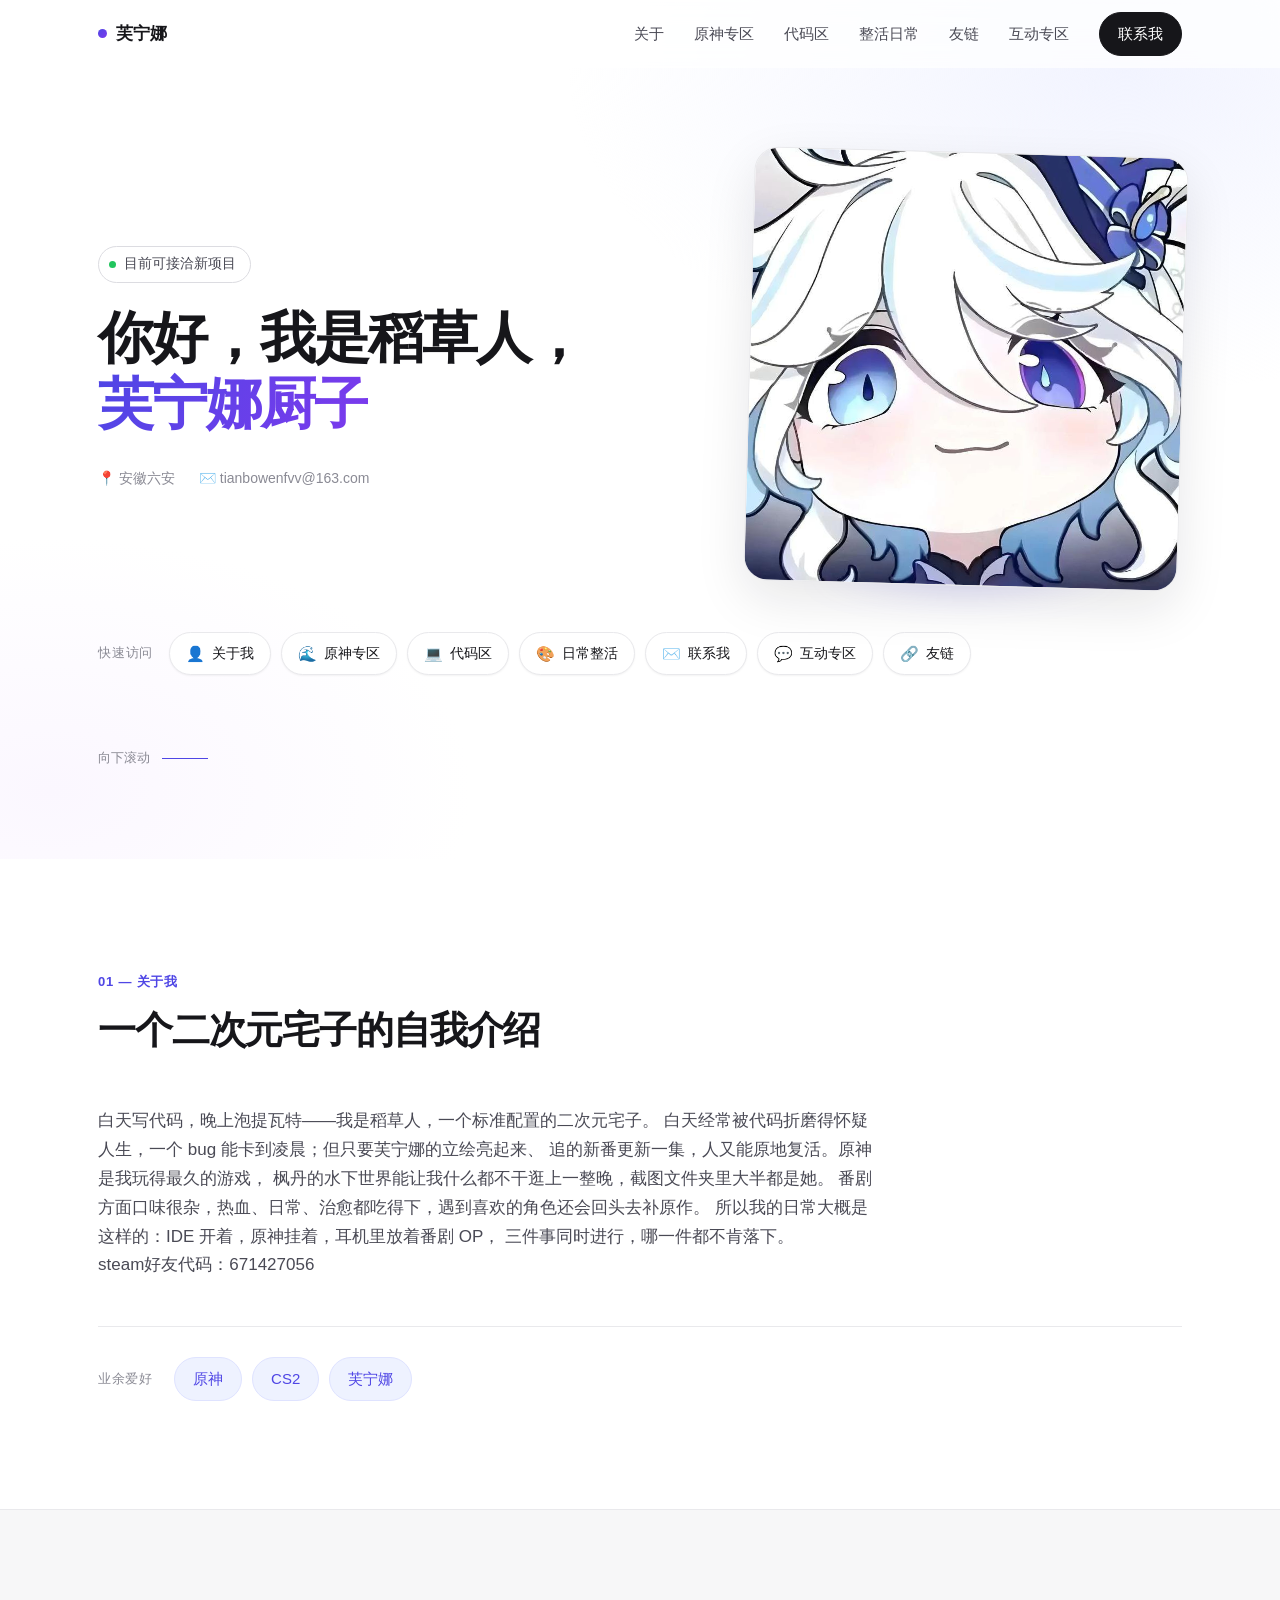
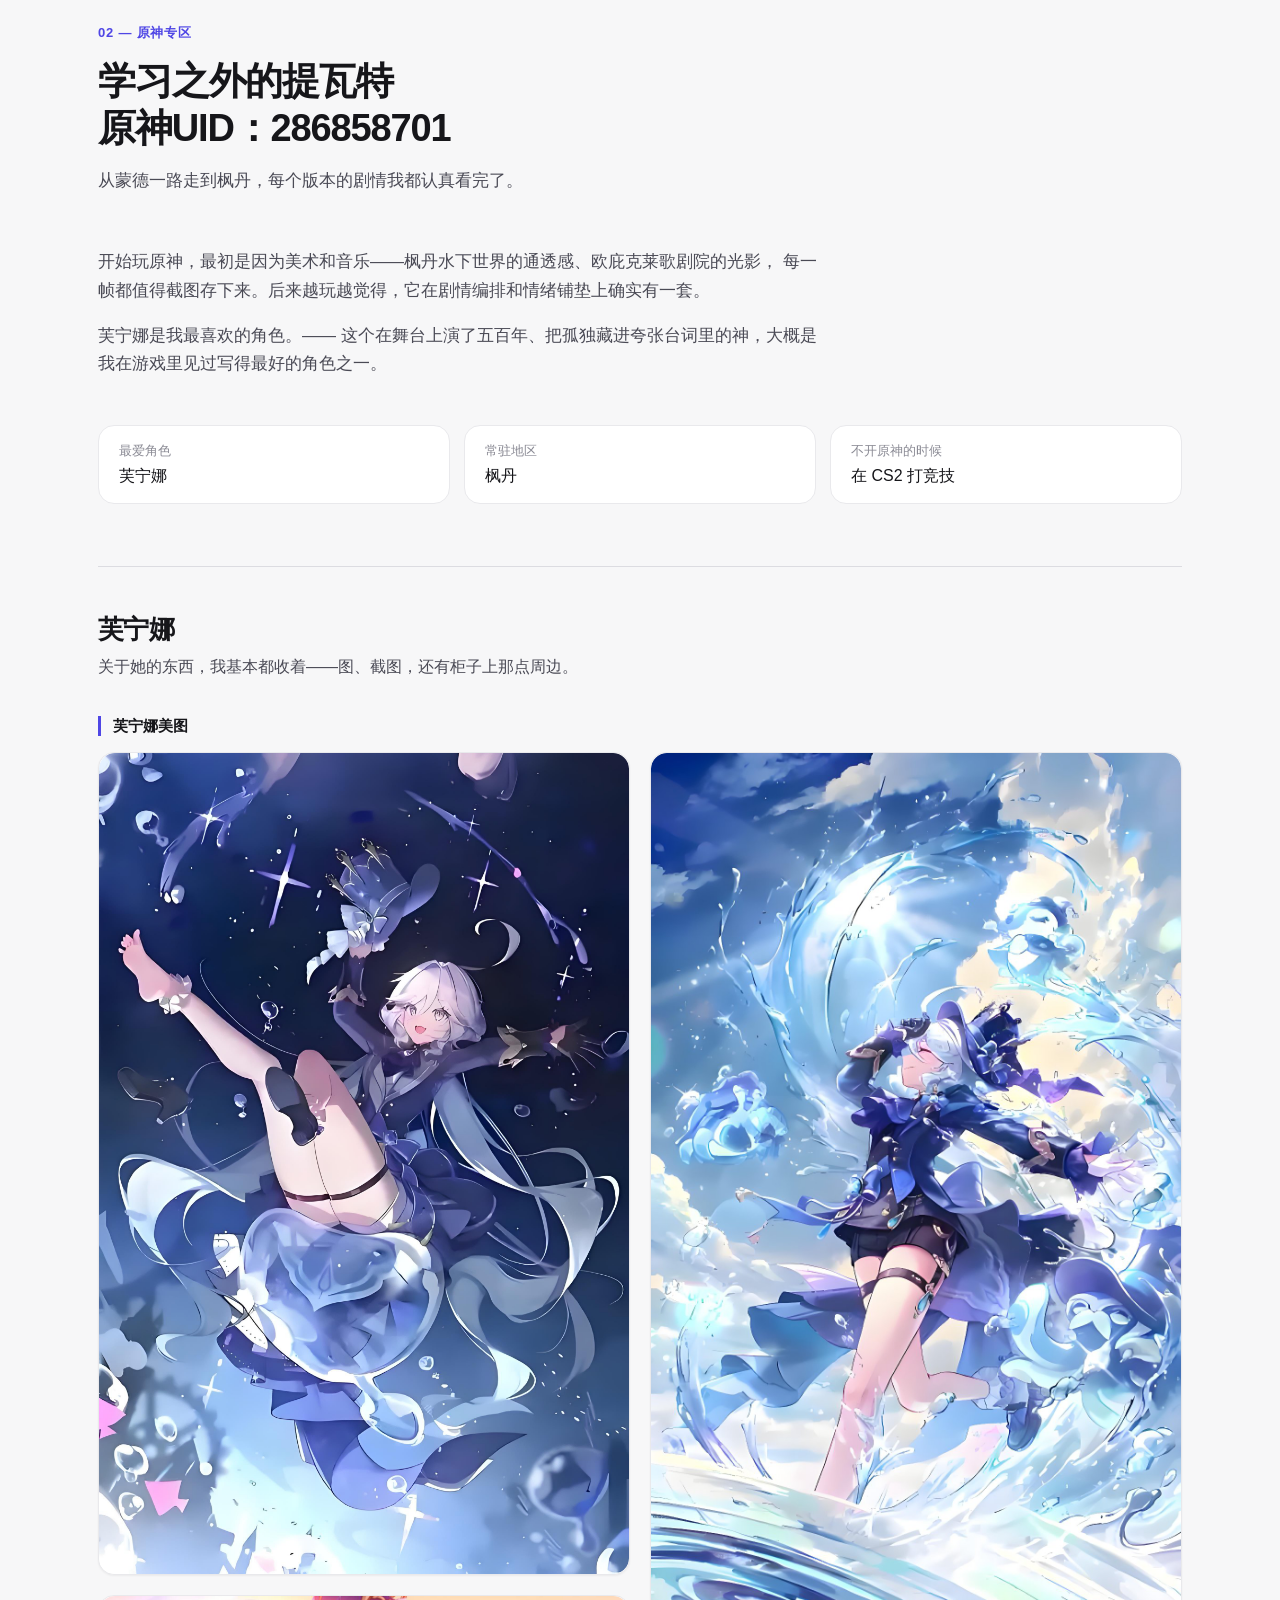
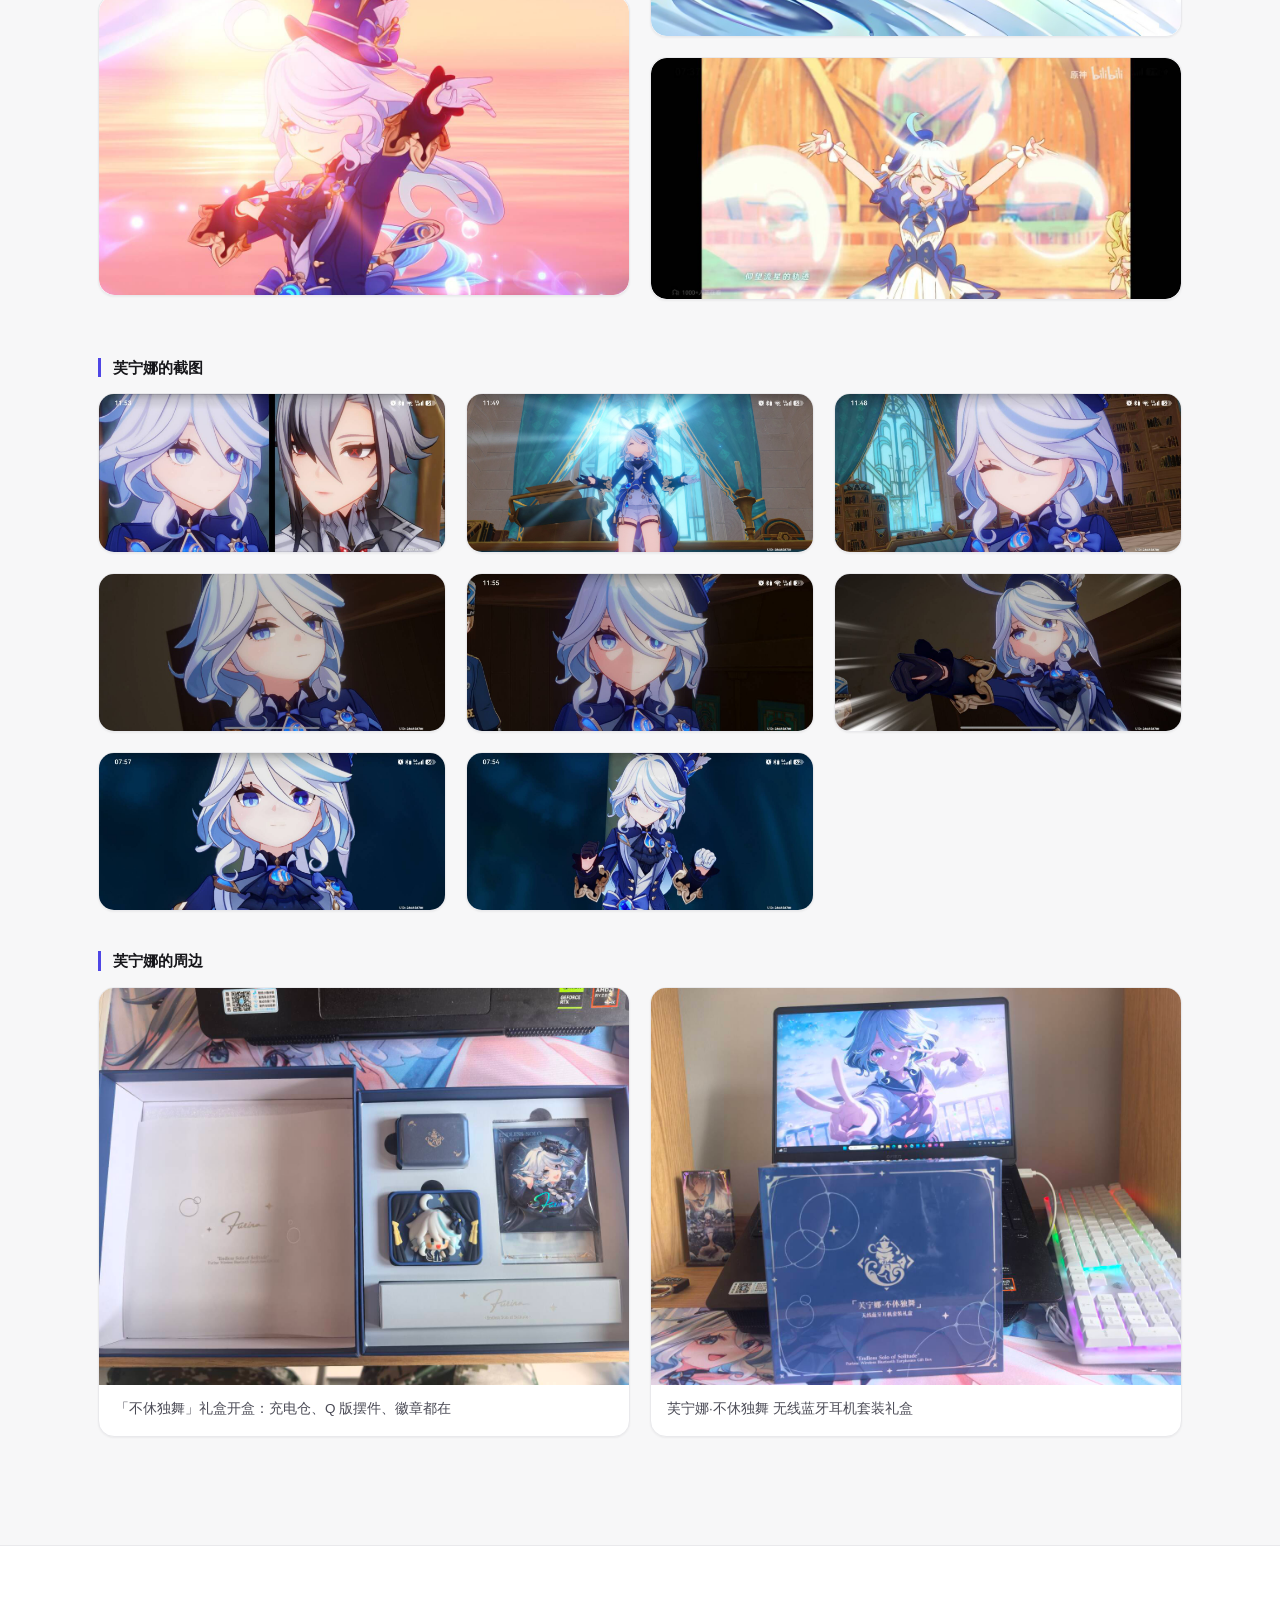
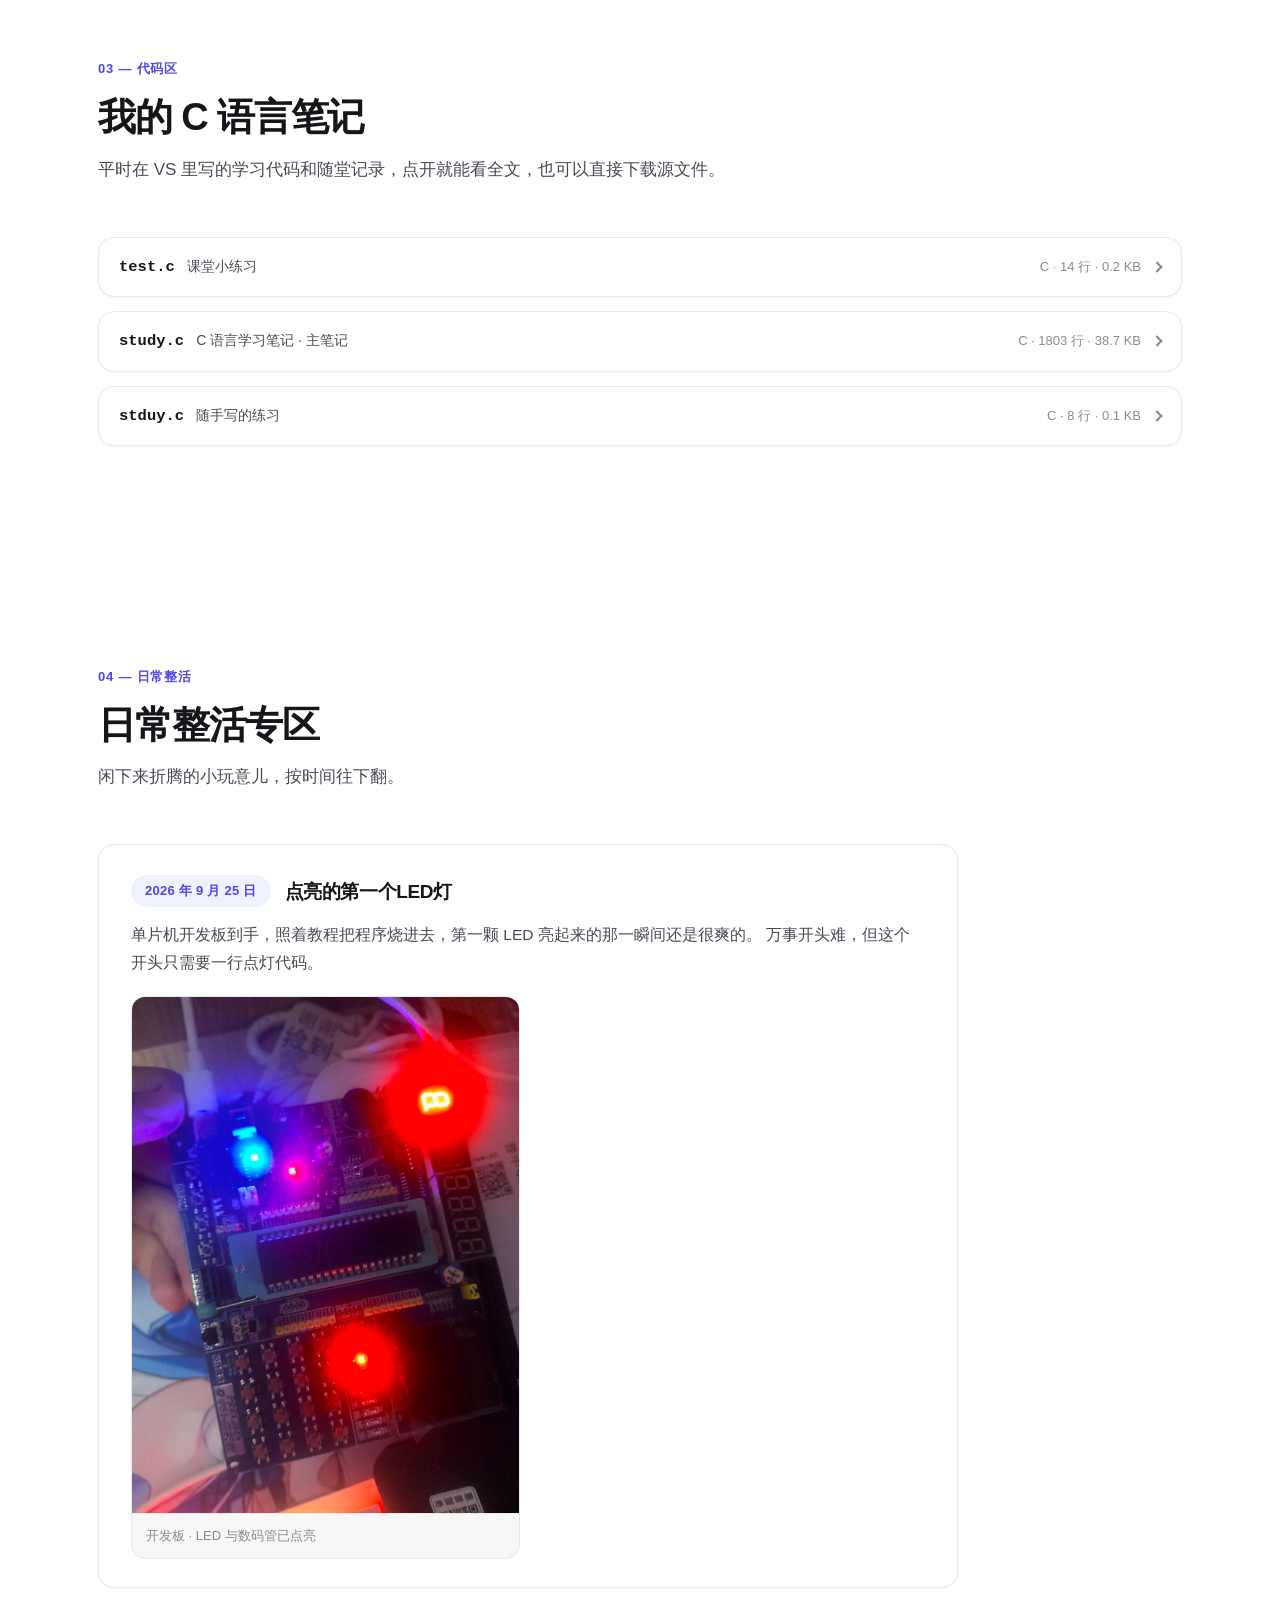
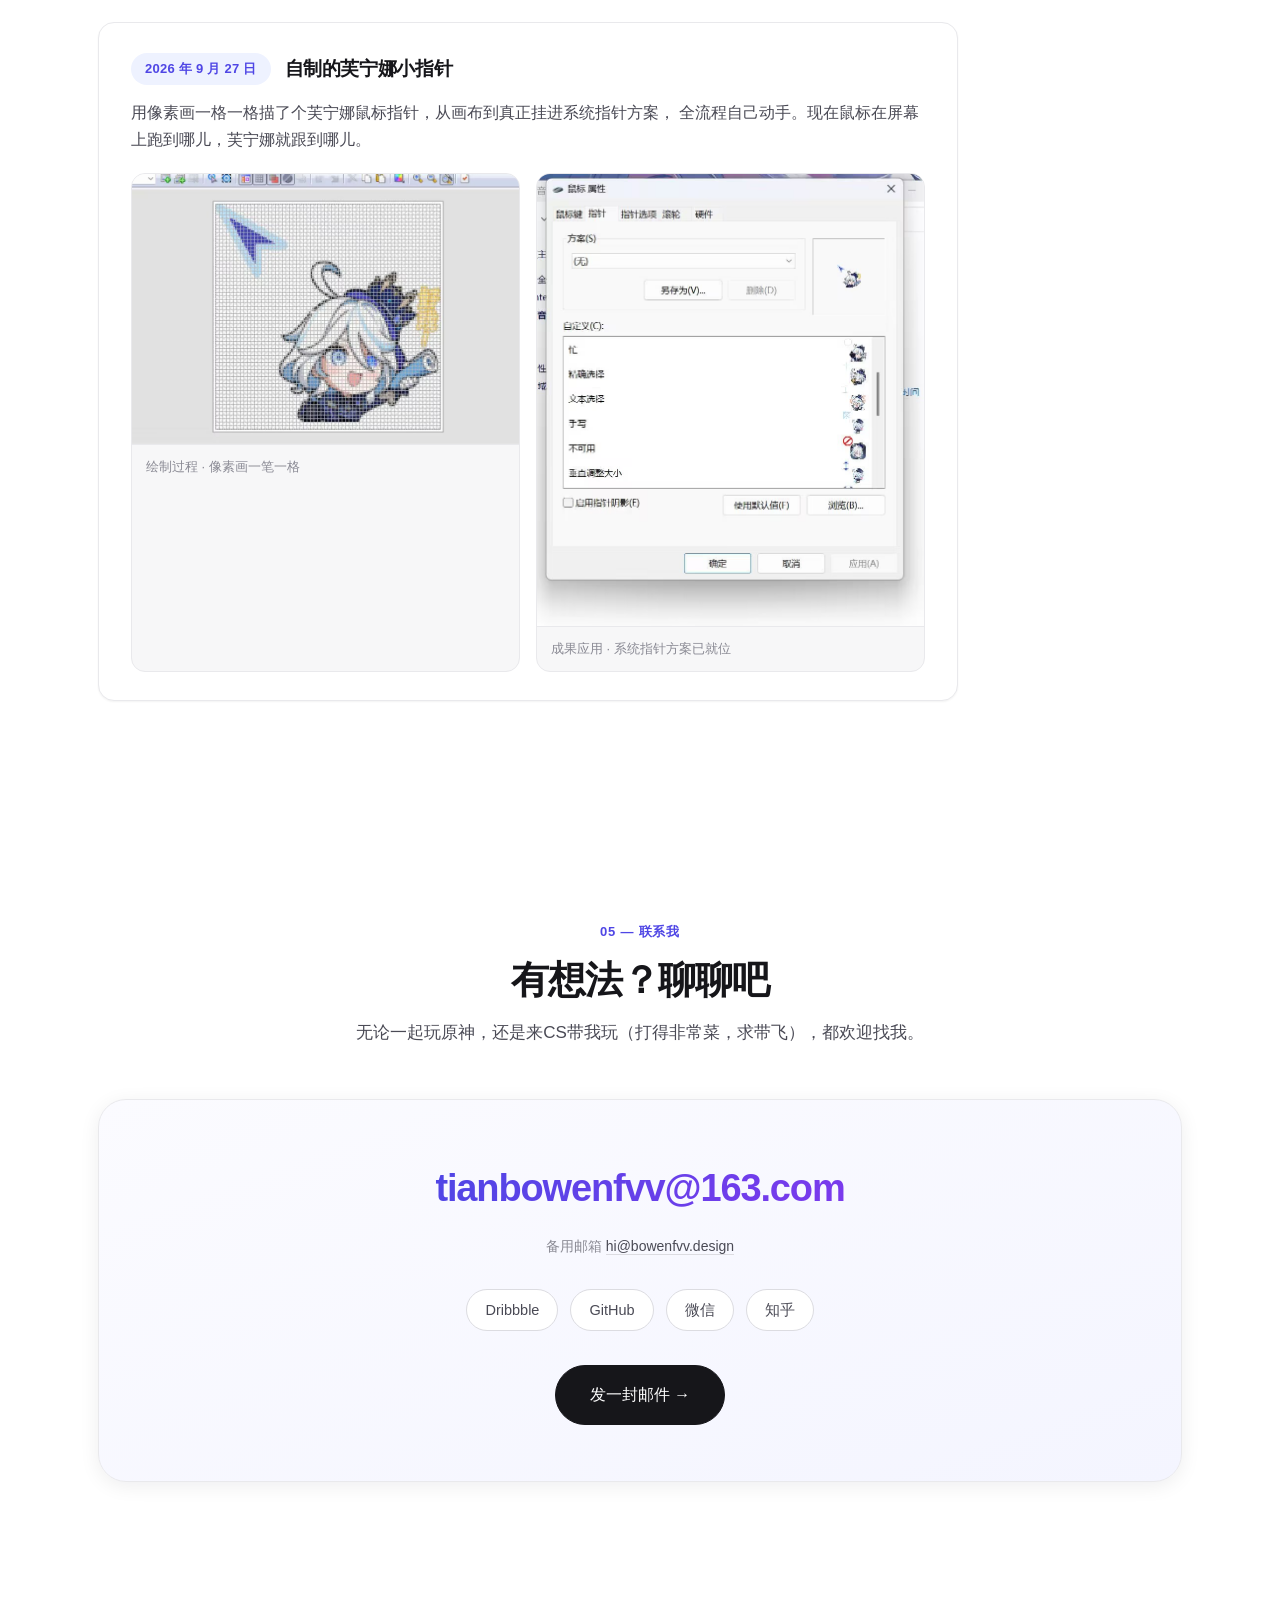
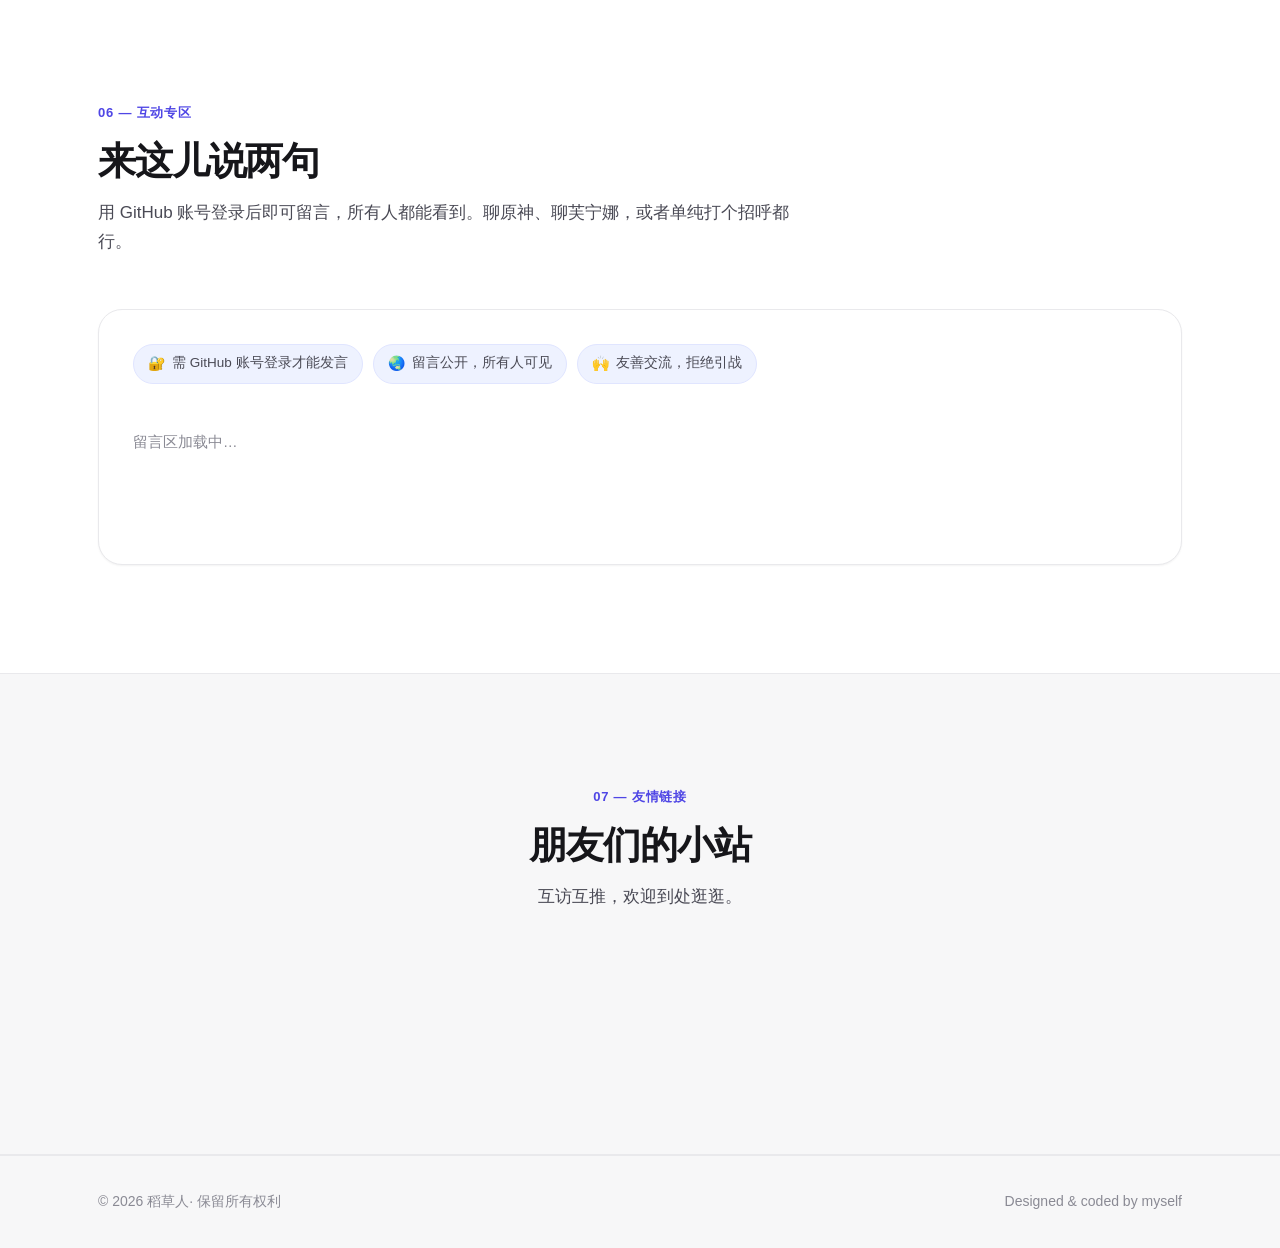
==== index.html @ c2a2c2ab "首次提交：个人主页源码" ====
<!DOCTYPE html>
<html lang="zh-CN" data-page-node-id="s45VavMLA5ifeiYbCBq6N8"><head data-page-node-id="TL8rYYbFDC5zYFW1LF6cVj">
<meta charset="UTF-8" data-page-node-id="tYNnEC3LHvQaukiRuxNNeJ">
<meta name="viewport" content="width=device-width, initial-scale=1.0" data-page-node-id="CmV201A1NqEIteBC3tvCWm">
<title>芙宁娜 · 原神爱好者</title>
<meta name="description" content="田博文FVV 的个人主页：芙宁娜厨子、原神爱好者，偶尔写代码，经常看番。" data-page-node-id="fNsSTm6PzECiVzsMzUhST1">
<link rel="stylesheet" href="styles.css" data-page-node-id="Yjwvqjh1n6JBDWAeGJTWbO">
<style id="__dm_no_drag_style__">* { -webkit-user-drag: none !important; }</style><style id="__dm_bindable_badge_style__">[data-sp-bindable="database"]{outline:1px dashed #0088ff;outline-offset:2px;border-radius:4px;}[data-sp-bindable="database"] *{pointer-events:none !important;transition:none !important;animation:none !important;}[data-sp-bindable="database"]{transition:none !important;animation:none !important;}</style></head>
<body data-page-node-id="oGJEFygQVHKEFBPmvE715C" style="position: relative;">

<!-- ============ 导航 ============ -->
<header class="nav" id="nav" data-page-node-id="c0CBGmzjmbNTB8IpQCOwJk">
  <div class="wrap nav-inner" data-page-node-id="6FX4BkG0XeaLTDuAZ06l5d">
    <a href="#home" class="brand" data-page-node-id="iAhN1x5rWGPgiFUDfeW72x">
      <span class="brand-dot" data-page-node-id="A5FuEumiYX1LPdcHPB6cCZ"></span>
      <span data-page-node-id="8GFuGWj9MDPWu5A7PLP4Wh">芙宁娜</span>
    </a>

    <nav class="nav-links" id="navLinks" data-page-node-id="HuIFd5sZPmRatgD6KtnmRY">
      <a href="#about" data-page-node-id="h3M4DM864sNI0nHXKzbX7c">关于</a>
      <a href="#genshin" data-page-node-id="4j64Z4ayXJVxBoFx09YymZ">原神专区</a>
      <a href="#code">代码区</a>
      <a href="#fun">整活日常</a>
      <a href="#friends">友链</a>
      <a href="#guestbook" data-page-node-id="CFcwwIvEfqh4ty7joVFjBC">互动专区</a>
      <a href="#contact" class="btn btn-sm" data-page-node-id="dtdYxJ0iJ0mA5qXleOEWhW">联系我</a>
    </nav>

    <button class="burger" id="burger" aria-label="菜单" aria-expanded="false" data-page-node-id="FWgi4TabtVkIl97TCWbzfF">
      <span data-page-node-id="3ubEiSDd5AAyLPHob0W2Wt"></span><span data-page-node-id="1eH7aHCFuOO1rtc5dTCk2Y"></span><span data-page-node-id="jvJMzVOFSDURIY4ZDvmuE8"></span>
    </button>
  </div>
</header>

<main data-page-node-id="CEFKZYcCvhmh9MjnzG2Uvj">

  <!-- ============ Hero ============ -->
  <section class="hero" id="home" data-page-node-id="63Pim1Lj2DPglKyaeL4g27">
    <div class="wrap hero-inner" data-page-node-id="lhVC4SJdIvmSVKQ8ykOIBB">
      <div class="hero-text reveal" data-page-node-id="7HSZSkKS88mBEXN3Ggjicg">
        <span class="pill" data-page-node-id="JYorALKpFAYk3OUzXmwIFY"><i class="pulse" data-page-node-id="7SOdiYJrucTm7VUZtWgoVN"></i> 目前可接洽新项目</span>
        <h1 data-page-node-id="cIshh6uByY6enUjRBDgS1L" style="">
          你好，我是稻草人，<br data-page-node-id="qzKQGWpSqZvtfTkWyc6Awp">
          <em data-page-node-id="GNH1RuvkbQRD8xjsRUnwvI">芙宁娜厨子</em>
        </h1>
        <div class="hero-meta" data-page-node-id="3MLftHo9NCOyObcqvELerF">
          <span data-page-node-id="TFhg7bXwzbfnr0Yfrj6rYt">📍 安徽六安</span>
          <span data-page-node-id="vy5aSf5x39f4A3J3OYtsxY">✉️ tianbowenfvv@163.com</span>
        </div>
      </div>

      <!-- 头像：图片在 images/avatar.jpg，想换就替换这个文件或改 src -->
      <div class="hero-visual reveal" data-page-node-id="ZyRRzmG6PbYKPbru3YGeII">
        <div class="visual-card" data-page-node-id="KiDCayKfIAZLMz4HcoRw26">
          <img class="avatar-art" src="images/avatar.jpg" alt="芙宁娜 Q 版头像" data-page-node-id="EgdY8X5xlHvvzv8kDEK9oY">
        </div>
        <div class="visual-shadow" data-page-node-id="lnemn2SoXfX0Smf7DouEw8"></div>
      </div>
    </div>

    <!-- 首屏快速访问：想加新入口就复制一个 <a> 改 href 和目标区块的 id -->
    <div class="wrap hero-quick reveal">
      <span class="quick-label">快速访问</span>
      <nav class="quick-links">
        <a href="#about"><i>👤</i>关于我</a>
        <a href="#genshin"><i>🌊</i>原神专区</a>
        <a href="#code"><i>💻</i>代码区</a>
        <a href="#fun"><i>🎨</i>日常整活</a>
        <a href="#contact"><i>✉️</i>联系我</a>
        <a href="#guestbook"><i>💬</i>互动专区</a>
        <a href="#friends"><i>🔗</i>友链</a>
      </nav>
    </div>

    <div class="wrap scroll-hint" data-page-node-id="wfZbOM60vVbYJ4J0x1PnGZ">
      <span data-page-node-id="Ux2Lhulk1XfxZLbqBfCGnB">向下滚动</span>
      <i data-page-node-id="p12YqRSkAARaUDumSMSkvs"></i>
    </div>
  </section>

  <!-- ============ 关于 ============ -->
  <section class="section" id="about" data-page-node-id="KihI1oQzcDkVbX8pPi0mDn">
    <div class="wrap" data-page-node-id="DYzD3ilgUDrTfbJ7FHXBMb">
      <div class="sec-head reveal" data-page-node-id="eWtgbojtibvUmu2Tv1jIYF">
        <span class="eyebrow" data-page-node-id="4sfmU5sJb2SJ5RnDQxYFiQ">01 — 关于我</span>
        <h2 data-page-node-id="DLWLMyCHHNcAvGPhiFn1ot">一个二次元宅子的自我介绍</h2>
      </div>

      <div class="about-grid" data-page-node-id="J2iVnnSNXMw7rtlNQnTOSh">
        <div class="about-copy reveal" data-page-node-id="NnDW9pfZTWp5GgWbaPjtU3">
          <p data-page-node-id="KwOZ9lxkSu7f71NbUtuSzg" style="white-space: pre-wrap;">白天写代码，晚上泡提瓦特——我是稻草人，一个标准配置的二次元宅子。 白天经常被代码折磨得怀疑人生，一个 bug 能卡到凌晨；但只要芙宁娜的立绘亮起来、 追的新番更新一集，人又能原地复活。原神是我玩得最久的游戏， 枫丹的水下世界能让我什么都不干逛上一整晚，截图文件夹里大半都是她。 番剧方面口味很杂，热血、日常、治愈都吃得下，遇到喜欢的角色还会回头去补原作。 所以我的日常大概是这样的：IDE 开着，原神挂着，耳机里放着番剧 OP， 三件事同时进行，哪一件都不肯落下。
steam好友代码：671427056</p>
        </div>
      </div>

      <!-- 爱好：想增删就复制/删除 .hobby-item 这一行 -->
      <div class="hobby reveal" data-page-node-id="vCXqEOOx5sBCqixRxfKV0R">
        <span class="hobby-label" data-page-node-id="9MJv8r6XsJMEbQLICvE9kc">业余爱好</span>
        <div class="hobby-items" data-page-node-id="UPatSGHZWSiW7pSx1EvUea">
          <span class="hobby-item" data-page-node-id="yg4UyUkIZ1PJDGVDtw3JZG">原神</span>
          <span class="hobby-item" data-page-node-id="t9ss53Luln0g0h8FlvjRKK">CS2</span>
          <span class="hobby-item" data-page-node-id="E0XyUvBdub54pOsyDKIKAG">芙宁娜</span>
        </div>
      </div>
    </div>
  </section>

  <!-- ============ 原神专区 ============ -->
  <section class="section section-soft" id="genshin" data-page-node-id="B0yQ6RSh2uAXrbD6dmreiD">
    <div class="wrap" data-page-node-id="cgkeDyc5VUy0CqitzsNBGO">
      <div class="sec-head reveal" data-page-node-id="xgyCHBd4LZXGYFowhHdKpD">
        <span class="eyebrow" data-page-node-id="oSJ8JL3zNykPQsAXTTDBsi">02 — 原神专区</span>
        <h2 data-page-node-id="Vr4G7uB5HbFhaU9W96ieIT" style="white-space: pre-wrap;">学习之外的提瓦特
原神UID：286858701</h2>
        <p class="sec-sub" data-page-node-id="yoFHz9pZZyZxf27eUwSRVW">从蒙德一路走到枫丹，每个版本的剧情我都认真看完了。</p>
      </div>

      <div class="gs-intro reveal" data-page-node-id="xBNjR0oqUCvpDn8BaXVclU">
        <p data-page-node-id="aQrKZnrQDWFcqk4Us2nBBp">
          开始玩原神，最初是因为美术和音乐——枫丹水下世界的通透感、欧庇克莱歌剧院的光影，
          每一帧都值得截图存下来。后来越玩越觉得，它在剧情编排和情绪铺垫上确实有一套。
        </p>
        <p data-page-node-id="eJOg5PDifcrdtUTMNnsrOD" style="">
          芙宁娜是我最喜欢的角色。——
          这个在舞台上演了五百年、把孤独藏进夸张台词里的神，大概是我在游戏里见过写得最好的角色之一。
        </p>
      </div>

      <div class="gs-meta reveal" data-page-node-id="AUQBd6NwKaMYKSlAriXBCC">
        <div class="gs-meta-item" data-page-node-id="wuVZAt4vcwGF1QJst7QSVN"><strong data-page-node-id="RDMCfZ1uCocVSbIMOND0gy">最爱角色</strong><span data-page-node-id="4TIc8lgYIcZAVhVgPZ3giG">芙宁娜</span></div>
        <div class="gs-meta-item" data-page-node-id="1eyzNtW8hmCn9lFuB9jCn2"><strong data-page-node-id="Sp9ZtPtsrwbjoFeLU2fH6f">常驻地区</strong><span data-page-node-id="CPhEtMrrJxFJDWPFW49w15">枫丹</span></div>
        <div class="gs-meta-item" data-page-node-id="DCeKJ4t5WvIf8fka0jO224"><strong data-page-node-id="XtGaQLkFfor8cAExkY6Tjz">不开原神的时候</strong><span data-page-node-id="9l7p1ipXMMis0ZsIe1XoEL">在 CS2 打竞技</span></div>
      </div>

      <!-- ===== 芙宁娜模块：换成真实图片时，把 .furina-img 换成一个 <img class="furina-img" src="images/xxx.jpg"> ===== -->
      <div class="furina reveal" data-page-node-id="XIS8WAbbq9LK3t5ykf4zow">
        <div class="furina-head" data-page-node-id="3YcAGSYHhpXl9OFrJ6ixFn">
          <h3 data-page-node-id="c2mnsYlEa2njkd8abmmkBz">芙宁娜</h3>
          <p data-page-node-id="UYIW4mWSS2ivPTMiB7HnF4">关于她的东西，我基本都收着——图、截图，还有柜子上那点周边。</p>
        </div>

        <div class="furina-block" data-page-node-id="jD3m7O5hiJMu4OYv2mhJLZ">
          <h4 class="furina-title" data-page-node-id="WmPDbzhAT55eMrJBIG1Zwc">芙宁娜美图</h4>
          <div class="furina-grid f-art-grid" data-page-node-id="d2veeQJ9u1T6asmvvGds6j">
            <figure class="furina-card" data-page-node-id="pDZ8woal0bQ6jmiueTn7aK"><img class="furina-img" src="images/furina-1.jpg" alt="芙宁娜美图 · 水下" loading="lazy" data-page-node-id="g6TZ519cXjV4CmnkO5eCzw"></figure>
            <figure class="furina-card" data-page-node-id="HxNNcfO0gMxSKgfD5w0cYd"><img class="furina-img" src="images/furina-2.jpg" alt="芙宁娜美图 · 黄昏" loading="lazy" data-page-node-id="AwfrwBnZcsfJsO8NJlyGNF"></figure>
            <figure class="furina-card" data-page-node-id="ceuSBqANV3HwkAqZtaAw5G"><img class="furina-img" src="images/furina-3.jpg" alt="芙宁娜美图 · 水中" loading="lazy" data-page-node-id="msSewFHCnfzCClAjDA5Bwo"></figure>
            <figure class="furina-card" data-page-node-id="choIyMcQHABjpXbYVA2GDQ"><img class="furina-img" src="images/furina-4.jpg" alt="芙宁娜美图 · 剧场" loading="lazy" data-page-node-id="cFcOTlEHYzd5bLjfZ4BMdZ"></figure>
          </div>
        </div>

        <div class="furina-block" data-page-node-id="Yfx2Wn3jQWg5da7fcUwH2J">
          <h4 class="furina-title" data-page-node-id="KinqzcJ49iCFFwZPWUytmx">芙宁娜的截图</h4>
          <div class="furina-grid" data-page-node-id="v1gI5pdjFlFeQy7DJmouGS">
            <figure class="furina-card" data-page-node-id="vdBPFhR72YypWVzchTgwaU"><img class="furina-img" src="images/shot-1.jpg" alt="游戏截图 · 与阿蕾奇诺同框" loading="lazy" data-page-node-id="NQlWGOnRsjGZyuve8t53k9"></figure>
            <figure class="furina-card" data-page-node-id="WQI1uXHpFV2PHOKuiIItx4"><img class="furina-img" src="images/shot-2.jpg" alt="游戏截图 · 歌剧院" loading="lazy" data-page-node-id="UmgQzvYTdbczGDevVf5OG4"></figure>
            <figure class="furina-card" data-page-node-id="IGgW24s1qQKcJ3kygmdYEw"><img class="furina-img" src="images/shot-3.jpg" alt="游戏截图 · 书房" loading="lazy" data-page-node-id="H3FjN92xHun7ysegxwHBPB"></figure>
            <figure class="furina-card" data-page-node-id="ZCXhE2Fs9rFBwCLnEapJ78"><img class="furina-img" src="images/shot-4.jpg" alt="游戏截图 · 抬头" loading="lazy" data-page-node-id="JvWlXpR6cwK0vJb5toWcxX"></figure>
            <figure class="furina-card" data-page-node-id="NwfKkQmD9F9b7REYlht56l"><img class="furina-img" src="images/shot-5.jpg" alt="游戏截图 · 特写" loading="lazy" data-page-node-id="MjkTIK5gG5WfFT79lP5cW1"></figure>
            <figure class="furina-card" data-page-node-id="MnyQBgdoIjD6nQLBw96QtB"><img class="furina-img" src="images/shot-6.jpg" alt="游戏截图 · 伸手指" loading="lazy" data-page-node-id="NALJwnADvwwZsa7HqYTHJl"></figure>
            <figure class="furina-card" data-page-node-id="gFWVXaUggUXx0oXplBnn6K"><img class="furina-img" src="images/shot-7.jpg" alt="游戏截图 · 正面" loading="lazy" data-page-node-id="ff8kvf5gI3jD4NnfIFrQTa"></figure>
            <figure class="furina-card" data-page-node-id="sGUICzjWR5bPsSPgdudPvH"><img class="furina-img" src="images/shot-8.jpg" alt="游戏截图 · 半身" loading="lazy" data-page-node-id="dEMbB8c3iEGTPELGWG7SgV"></figure>
          </div>
        </div>

        <div class="furina-block" data-page-node-id="BPBDRNQuZ2vFl1wsfhzMPF">
          <h4 class="furina-title" data-page-node-id="OsvIvWgiCDmmZgh7rq8f3u">芙宁娜的周边</h4>
          <div class="furina-grid f-goods-grid" data-page-node-id="jqOXO9wgZGPsoYw3LVpPLc">
            <figure class="furina-card" data-page-node-id="uDIaIPLdIhxjT5YZwybi3r">
              <img class="furina-img" src="images/goods-1.jpg" alt="「不休独舞」礼盒开盒" loading="lazy" data-page-node-id="ahfGkZE5QFvnhEHZMNR0WL">
              <figcaption data-page-node-id="JR5tDQv0Si43UpBoyFO95A">「不休独舞」礼盒开盒：充电仓、Q 版摆件、徽章都在</figcaption>
            </figure>
            <figure class="furina-card" data-page-node-id="ZEyVPCkeHoan3vrgWF974E">
              <img class="furina-img" src="images/goods-2.jpg" alt="芙宁娜·不休独舞 耳机礼盒" loading="lazy" data-page-node-id="m0QCOOGgpyLhxHfeN4p1Ua">
              <figcaption data-page-node-id="7qIuJy7iDl15Fg0Qa7B4cb">芙宁娜·不休独舞 无线蓝牙耳机套装礼盒</figcaption>
            </figure>
          </div>
        </div>
      </div>
    </div>
  </section>

  <!-- ============ 代码区（C 语言笔记） ============ -->
  <section class="section" id="code">
    <div class="wrap">
      <div class="sec-head reveal">
        <span class="eyebrow">03 — 代码区</span>
        <h2>我的 C 语言笔记</h2>
        <p class="sec-sub">平时在 VS 里写的学习代码和随堂记录，点开就能看全文，也可以直接下载源文件。</p>
      </div>

      <div class="code-list">

        <!-- CODE-LIST-START -->
        <details class="code-item reveal">
          <summary>
            <span class="code-file">test.c</span>
            <span class="code-desc">课堂小练习</span>
            <span class="code-meta">C · 14 行 · 0.2 KB</span>
            <span class="code-caret" aria-hidden="true"></span>
          </summary>
          <div class="code-body">
            <div class="code-bar">
              <span class="code-path">C:/Users/33362/WorkBuddy/2026-10-05-17-25-28/portfolio-site/notes/test.c</span>
              <span class="code-actions">
                <button class="copy-btn" type="button" data-target="code-test-c">复制代码</button>
                <a class="dl-btn" href="notes/test.c" download>下载 .c</a>
              </span>
            </div>
            <pre class="code-block"><code id="code-test-c"><span class="c-pre">#include &lt;stdio.h&gt;</span>
<span class="c-kw">int</span> fun()
{
	<span class="c-kw">static</span> <span class="c-kw">int</span> a = <span class="c-num">1</span>;
	<span class="c-kw">return</span> ++a;
}

<span class="c-kw">int</span> main()
{
	<span class="c-kw">int</span> tbw = <span class="c-num">0</span>;
	tbw = fun() - fun() * fun();
	<span class="c-fn">printf</span>(<span class="c-str">&quot;%d\n&quot;</span>, tbw);
	<span class="c-kw">return</span> <span class="c-num">0</span>;
}</code></pre>
          </div>
        </details>
        <details class="code-item reveal">
          <summary>
            <span class="code-file">study.c</span>
            <span class="code-desc">C 语言学习笔记 · 主笔记</span>
            <span class="code-meta">C · 1803 行 · 38.7 KB</span>
            <span class="code-caret" aria-hidden="true"></span>
          </summary>
          <div class="code-body">
            <div class="code-bar">
              <span class="code-path">C:/Users/33362/WorkBuddy/2026-10-05-17-25-28/portfolio-site/notes/study.c</span>
              <span class="code-actions">
                <button class="copy-btn" type="button" data-target="code-study-c">复制代码</button>
                <a class="dl-btn" href="notes/study.c" download>下载 .c</a>
              </span>
            </div>
            <pre class="code-block"><code id="code-study-c"><span class="c-pre">#include&lt;stdio.h&gt;</span>
<span class="c-pre">#include&lt;windows.h&gt;</span>
<span class="c-pre">#include&lt;stdbool.h&gt;</span>
<span class="c-pre">#include&lt;stdlib.h&gt;</span>
<span class="c-pre">#include&lt;string.h&gt;</span>
<span class="c-pre">#include&lt;math.h&gt;</span>
<span class="c-pre">#include&lt;time.h&gt;</span>
<span class="c-pre">#include &lt;assert.h&gt;</span>


<span class="c-cmt">//</span>
<span class="c-cmt">////int main()</span>
<span class="c-cmt">////{</span>
<span class="c-cmt">////	srand((unsigned int)time(NULL));</span>
<span class="c-cmt">////	printf(&quot;%d\n&quot;, rand());</span>
<span class="c-cmt">////	printf(&quot;%d\n&quot;, rand());</span>
<span class="c-cmt">////	printf(&quot;%d\n&quot;, rand());</span>
<span class="c-cmt">////	printf(&quot;%d\n&quot;, rand());</span>
<span class="c-cmt">////	return 0;</span>
<span class="c-cmt">////}</span>
<span class="c-cmt">////time函数会返回当前的日历时间，是1970年1月1日0分0秒到现在时间的差值，单位是秒</span>
<span class="c-cmt">//// 这个时间差也叫：时间戳</span>
<span class="c-cmt">//// time_t 是一个整型</span>
<span class="c-cmt">//// 生成一个0~99的随机数的方法</span>
<span class="c-cmt">//// rand()%100;余数是0~99</span>
<span class="c-cmt">//// 100+rand()%(101)是100~200</span>
<span class="c-cmt">//// 生成A到B的随机数</span>
<span class="c-cmt">//// a+rand()%(b-a+1)</span>
<span class="c-cmt">////int main()</span>
<span class="c-cmt">////{</span>
<span class="c-cmt">////	int age = 0;</span>
<span class="c-cmt">////	printf(&quot;your age  &quot;);</span>
<span class="c-cmt">////	scanf_s(&quot;%d&quot;, &amp;age);</span>
<span class="c-cmt">////	if (age &lt;= 18)</span>
<span class="c-cmt">////		printf(&quot;shao nain&quot;);</span>
<span class="c-cmt">////	else if (age &lt;= 44)</span>
<span class="c-cmt">////		printf(&quot;qing nian&quot;);</span>
<span class="c-cmt">////	else if (age &lt;= 59)</span>
<span class="c-cmt">////		printf(&quot;zhong lao nian&quot;);</span>
<span class="c-cmt">////	else if (age &lt;= 89)</span>
<span class="c-cmt">////		printf(&quot;lao nian&quot;);</span>
<span class="c-cmt">////	else</span>
<span class="c-cmt">////		printf(&quot;lao shou xing&quot;);</span>
<span class="c-cmt">//	</span>
<span class="c-cmt">//	/*printf(&quot;%zu\n&quot;, sizeof(_Bool));</span>
<span class="c-cmt">//	printf(&quot;%zu\n&quot;, sizeof(char));</span>
<span class="c-cmt">//	printf(&quot;%zu\n&quot;, sizeof(short));</span>
<span class="c-cmt">//	printf(&quot;%zu\n&quot;, sizeof(int));</span>
<span class="c-cmt">//	printf(&quot;%zu\n&quot;, sizeof(long));</span>
<span class="c-cmt">//	printf(&quot;%zu\n&quot;, sizeof(long long));</span>
<span class="c-cmt">//	printf(&quot;%zu\n&quot;, sizeof(float));</span>
<span class="c-cmt">//	printf(&quot;%zu\n&quot;, sizeof(double));</span>
<span class="c-cmt">//	printf(&quot;%zu\n&quot;, sizeof(long double)*/</span>
<span class="c-cmt">//	/*int tbw = 1;</span>
<span class="c-cmt">//	tbw = tbw + 13;</span>
<span class="c-cmt">//	printf(&quot;%d\n&quot;, tbw);*/</span>
<span class="c-cmt">//	//int a = 10;</span>
<span class="c-cmt">//	//int b = a++;//后置++先加1，在使用</span>
<span class="c-cmt">//	//printf(&quot;a=%d\n&quot;, a);</span>
<span class="c-cmt">//	//printf(&quot;b=%d\n&quot;, b);</span>
<span class="c-cmt">//	//int a = 12;</span>
<span class="c-cmt">//	//int b = ++a;//前置++，先使用，再加1</span>
<span class="c-cmt">//	//printf(&quot;%d\n&quot;, a);</span>
<span class="c-cmt">//	//printf(&quot;%d\n&quot;, b);</span>
<span class="c-cmt">//	/*int a = 1;</span>
<span class="c-cmt">//	printf(&quot;%d\n&quot;, (++a) + (++a) + (++a));*/</span>
<span class="c-cmt">//	/*printf(&quot;there are %d tbw\n&quot;, 10);*/</span>
<span class="c-cmt">//	/*printf(&quot;%s mei you ji ji\n&quot;, &quot;tianbowen&quot;);*/</span>
<span class="c-cmt">//	//printf(&quot;%s doesn&#x27;t have %s\n&quot;, &quot;tianbowen&quot;,&quot;jiji&quot;);</span>
<span class="c-cmt">//	//printf(&quot;%.1f\n&quot;, 5.148);</span>
<span class="c-cmt">//	//printf(&quot;%*.*f\n&quot;, 4, 2, 12.333);</span>
<span class="c-cmt">//	//printf(&quot;%.3s&quot;, &quot;tianbowen&quot;);</span>
<span class="c-cmt">//	/*int score = 0;</span>
<span class="c-cmt">//	printf(&quot;please enter your score:&quot;);</span>
<span class="c-cmt">//	scanf_s(&quot;%d&quot;, &amp;score);</span>
<span class="c-cmt">//	printf(&quot;score is:%d\n&quot;, score);*/</span>
<span class="c-cmt">//	///*int i = 0;</span>
<span class="c-cmt">//	//int j = 0;</span>
<span class="c-cmt">//	//float x = 0;</span>
<span class="c-cmt">//	//float y = 0;</span>
<span class="c-cmt">//	//scanf_s(&quot;%d%d%f%f&quot;, &amp;i, &amp;j, &amp;x, &amp;y);</span>
<span class="c-cmt">//	//printf(&quot;i=%d\n&quot;,i);</span>
<span class="c-cmt">//	//printf(&quot;j=%d\n&quot;,j);</span>
<span class="c-cmt">//	//printf(&quot;x=%f\n&quot;,x);</span>
<span class="c-cmt">//	//printf(&quot;y=%f\n&quot;,y);*/</span>
<span class="c-cmt">//	</span>
<span class="c-cmt">//	</span>
<span class="c-cmt">//	/*int a = 0;</span>
<span class="c-cmt">//	int b = 0;</span>
<span class="c-cmt">//	float c = 0.0f;</span>
<span class="c-cmt">//	int s = scanf_s(&quot;%d %d %f&quot;, &amp;a, &amp;b, &amp;c);</span>
<span class="c-cmt">//	printf(&quot;a=%d,b=%d,c=%f\n&quot;,a,b,c);</span>
<span class="c-cmt">//	printf(&quot;s=%d\n&quot;, s);*/</span>
<span class="c-cmt">//	/*int a = 0;</span>
<span class="c-cmt">//	int b = 0;</span>
<span class="c-cmt">//	while (scanf_s(&quot;%d %d&quot;, &amp;a, &amp;b)==2)</span>
<span class="c-cmt">//	{</span>
<span class="c-cmt">//		int c = a + b;</span>
<span class="c-cmt">//		printf(&quot;%d\n&quot;, c);</span>
<span class="c-cmt">//	}*/</span>
<span class="c-cmt">//	/*float a = 3.14;</span>
<span class="c-cmt">//	printf(&quot;%f\n&quot;, a);*/</span>
<span class="c-cmt">//	/*int num = 0;</span>
<span class="c-cmt">//	char c = 0;</span>
<span class="c-cmt">//	scanf_s(&quot;%c&quot;, &amp;c);</span>
<span class="c-cmt">//	printf(&quot;----%c---\n&quot;, c);*/</span>
<span class="c-cmt">//</span>
<span class="c-cmt">//	//char arr[100];</span>
<span class="c-cmt">//	//scanf_s(&quot;%s&quot;, arr,100);</span>
<span class="c-cmt">//	//printf(&quot;%s\n&quot;, arr);</span>
<span class="c-cmt">//</span>
<span class="c-cmt">//	/*char tbw[100];</span>
<span class="c-cmt">//	printf(&quot;what is your name:&quot;);</span>
<span class="c-cmt">//	scanf_s(&quot;%s&quot;, tbw , 100);</span>
<span class="c-cmt">//	printf(&quot;%s is liuran&#x27;s sex slave&quot;,tbw);*/</span>
<span class="c-cmt">//	/*int year = 0;</span>
<span class="c-cmt">//	int month = 0;</span>
<span class="c-cmt">//	int day = 0;</span>
<span class="c-cmt">//	scanf_s(&quot;%d%*s%d%*s%d&quot;, &amp;year, &amp;month, &amp;day);</span>
<span class="c-cmt">//	printf(&quot;%d %d %d&quot;, year, month, day);*/</span>
<span class="c-cmt">//	</span>
<span class="c-cmt">//	/*int tbw = 0;</span>
<span class="c-cmt">//	scanf_s(&quot;%d&quot;, &amp;tbw);</span>
<span class="c-cmt">//	if (tbw % 2 == 1)</span>
<span class="c-cmt">//		printf(&quot;jishu\n&quot;);</span>
<span class="c-cmt">//	else </span>
<span class="c-cmt">//		printf(&quot;oushu\n&quot;);*/</span>
<span class="c-cmt">//	/*int a = 0;</span>
<span class="c-cmt">//	printf(&quot;how old are you:&quot;);</span>
<span class="c-cmt">//	scanf_s(&quot;%d&quot;, &amp;a);</span>
<span class="c-cmt">//	if (a &gt;= 18)</span>
<span class="c-cmt">//		printf(&quot;cheng nian&quot;);</span>
<span class="c-cmt">//	else</span>
<span class="c-cmt">//		printf(&quot;wei cheng nian&quot;);*/</span>
<span class="c-cmt">//    //*int tbw = 0;</span>
<span class="c-cmt">//    ///printf(&quot;qing shu ru yi ge zheng shu:&quot;);</span>
<span class="c-cmt">//	//scanf_s(&quot;%d&quot;, &amp;tbw);</span>
<span class="c-cmt">//	//if (tbw &gt; 0)</span>
<span class="c-cmt">//	//	printf(&quot;zheng shu\n&quot;);</span>
<span class="c-cmt">//	///else</span>
<span class="c-cmt">//	//	if (tbw == 0)</span>
<span class="c-cmt">//	//		printf(&quot;0\n&quot;);</span>
<span class="c-cmt">//	//	else</span>
<span class="c-cmt">//	//		printf(&quot;fu shu\n&quot;);*/</span>
<span class="c-cmt">////int main()</span>
<span class="c-cmt">////{</span>
<span class="c-cmt">////	int age = 0;</span>
<span class="c-cmt">////	scanf_s(&quot;%d&quot;, &amp;age);</span>
<span class="c-cmt">////	if (age &gt;= 18 &amp;&amp; age &lt;= 36)</span>
<span class="c-cmt">////		printf(&quot;qing nian&quot;);</span>
<span class="c-cmt">////</span>
<span class="c-cmt">////	return 0;</span>
<span class="c-cmt">//// </span>
<span class="c-cmt">//// </span>
<span class="c-cmt">////int main()</span>
<span class="c-cmt">////{</span>
<span class="c-cmt">////	//&amp;&amp; bing qie fuhao</span>
<span class="c-cmt">////	//||hou zhe fuhao</span>
<span class="c-cmt">////	int mounth = 0;</span>
<span class="c-cmt">////	scanf_s(&quot;%d&quot;, &amp;mounth);</span>
<span class="c-cmt">////	if (mounth &gt;= 3 &amp;&amp; mounth &lt;= 5)</span>
<span class="c-cmt">////		printf(&quot;spring&quot;);</span>
<span class="c-cmt">////	return 0;</span>
<span class="c-cmt">////</span>
<span class="c-cmt">////}</span>
<span class="c-cmt">////int main()</span>
<span class="c-cmt">////{</span>
<span class="c-cmt">////	int year = 0;</span>
<span class="c-cmt">////	scanf_s(&quot;%d&quot;, &amp;year);</span>
<span class="c-cmt">////	if ((year % 4 == 0 &amp;&amp; year % 100 != 0 )|| (year % 400 == 0))</span>
<span class="c-cmt">////		printf(&quot;ren nian\n&quot;);</span>
<span class="c-cmt">////</span>
<span class="c-cmt">////</span>
<span class="c-cmt">////	return 0;</span>
<span class="c-cmt">////</span>
<span class="c-cmt">////}</span>
<span class="c-cmt">///*nt main()</span>
<span class="c-cmt">//{</span>
<span class="c-cmt">//	int day = 0;</span>
<span class="c-cmt">//	scanf_s(&quot;%d&quot;, &amp;day);</span>
<span class="c-cmt">//	switch (day)</span>
<span class="c-cmt">//	{</span>
<span class="c-cmt">//	case 1:</span>
<span class="c-cmt">//		printf(&quot;1&quot;);</span>
<span class="c-cmt">//		break;</span>
<span class="c-cmt">//</span>
<span class="c-cmt">//	case 2:</span>
<span class="c-cmt">//		printf(&quot;2&quot;);</span>
<span class="c-cmt">//		break;</span>
<span class="c-cmt">//	case 3:</span>
<span class="c-cmt">//		printf(&quot;3&quot;);</span>
<span class="c-cmt">//		break;</span>
<span class="c-cmt">//	case 4:</span>
<span class="c-cmt">//		printf(&quot;4&quot;);</span>
<span class="c-cmt">//		break;</span>
<span class="c-cmt">//	case 5:</span>
<span class="c-cmt">//		printf(&quot;5&quot;);</span>
<span class="c-cmt">//		break;</span>
<span class="c-cmt">//	case 6:</span>
<span class="c-cmt">//		printf(&quot;6&quot;);</span>
<span class="c-cmt">//		break;</span>
<span class="c-cmt">//	case 7:</span>
<span class="c-cmt">//		printf(&quot;7&quot;);</span>
<span class="c-cmt">//		break;</span>
<span class="c-cmt">//	default:</span>
<span class="c-cmt">//		printf(&quot;1~7&quot;);</span>
<span class="c-cmt">//		break;</span>
<span class="c-cmt">//	}</span>
<span class="c-cmt">//	return 0;</span>
<span class="c-cmt">//</span>
<span class="c-cmt">//}*/</span>
<span class="c-cmt">////int main()</span>
<span class="c-cmt">////{</span>
<span class="c-cmt">////	int day = 0;</span>
<span class="c-cmt">////	scanf_s(&quot;%d&quot;, &amp;day);</span>
<span class="c-cmt">////	switch (day)瑕佹暣鍨嬪彉閲?</span>
<span class="c-cmt">////	{</span>
<span class="c-cmt">////	case 1:</span>
<span class="c-cmt">////	case 2:鍙兘鏄父閲?</span>
<span class="c-cmt">////	case 3:</span>
<span class="c-cmt">////	case 4:</span>
<span class="c-cmt">////	case 5:</span>
<span class="c-cmt">////		printf(&quot;work day\n&quot;);</span>
<span class="c-cmt">////		break;</span>
<span class="c-cmt">////	case 6:</span>
<span class="c-cmt">////	case 7:</span>
<span class="c-cmt">////		printf(&quot;rest day\n&quot;);</span>
<span class="c-cmt">////		break;</span>
<span class="c-cmt">////	default:</span>
<span class="c-cmt">////		printf(&quot;fvv&quot;);</span>
<span class="c-cmt">////		break;</span>
<span class="c-cmt">////	}</span>
<span class="c-cmt">////	return 0;</span>
<span class="c-cmt">////</span>
<span class="c-cmt">////}</span>
<span class="c-cmt">////int main()</span>
<span class="c-cmt">////{</span>
<span class="c-cmt">////	/*int i = 1;</span>
<span class="c-cmt">////	while (i &lt;= 10)</span>
<span class="c-cmt">////	{</span>
<span class="c-cmt">////		printf(&quot;%d &quot;, i);</span>
<span class="c-cmt">////		i=i+1;</span>
<span class="c-cmt">////	}*/</span>
<span class="c-cmt">////	int tbw = 0;</span>
<span class="c-cmt">////	scanf_s(&quot;%d&quot;,&amp;tbw);</span>
<span class="c-cmt">////	while (tbw)</span>
<span class="c-cmt">////	{</span>
<span class="c-cmt">////		printf(&quot;%d &quot;, tbw % 10);</span>
<span class="c-cmt">////		tbw = tbw / 10;</span>
<span class="c-cmt">////	</span>
<span class="c-cmt">////	}</span>
<span class="c-cmt">////		</span>
<span class="c-cmt">////</span>
<span class="c-cmt">////	return 0;</span>
<span class="c-cmt">//</span>
<span class="c-cmt">////while璇硶鍜孖F宸笉澶?</span>
<span class="c-cmt">////for瑕佸啓鍒濆鍊硷紝鍒ゆ柇锛岃皟鏁?</span>
<span class="c-cmt">////鍒ゆ柇鏈€閲嶈</span>
<span class="c-cmt">////int main()</span>
<span class="c-cmt">////{</span>
<span class="c-cmt">////	int i = 0;</span>
<span class="c-cmt">////	int tbw = 0;</span>
<span class="c-cmt">////	for (i = 3; i &lt;= 100; i +=3)</span>
<span class="c-cmt">////	{</span>
<span class="c-cmt">////		tbw += i;</span>
<span class="c-cmt">////</span>
<span class="c-cmt">////	}</span>
<span class="c-cmt">////	printf(&quot;%d &quot;, tbw);</span>
<span class="c-cmt">////	return 0;</span>
<span class="c-cmt">////</span>
<span class="c-cmt">////}</span>
<span class="c-cmt">////int main()</span>
<span class="c-cmt">////{</span>
<span class="c-cmt">////	int i = 1;</span>
<span class="c-cmt">////	do</span>
<span class="c-cmt">////	{</span>
<span class="c-cmt">////		printf(&quot;%d &quot;, i);</span>
<span class="c-cmt">////		i++;</span>
<span class="c-cmt">////	} </span>
<span class="c-cmt">////	while (i &lt;= 10);</span>
<span class="c-cmt">////	return 0;</span>
<span class="c-cmt">////</span>
<span class="c-cmt">////}</span>
<span class="c-cmt">////int main()</span>
<span class="c-cmt">////{</span>
<span class="c-cmt">////	int i = 0;</span>
<span class="c-cmt">////	do</span>
<span class="c-cmt">////	{</span>
<span class="c-cmt">////		printf(&quot;tianbowen\n&quot;);</span>
<span class="c-cmt">////		i++;</span>
<span class="c-cmt">////	} while (i &lt; 100);</span>
<span class="c-cmt">////	return 0;</span>
<span class="c-cmt">////</span>
<span class="c-cmt">////}</span>
<span class="c-cmt">////int main()</span>
<span class="c-cmt">////{</span>
<span class="c-cmt">////	int i = 0;</span>
<span class="c-cmt">////	for (;i &lt; 100;i++)</span>
<span class="c-cmt">////	{</span>
<span class="c-cmt">////		printf(&quot;tianbowen hao yingdang\n&quot;);</span>
<span class="c-cmt">////	}</span>
<span class="c-cmt">////	return 0;</span>
<span class="c-cmt">////}</span>
<span class="c-cmt">////int main()</span>
<span class="c-cmt">////{</span>
<span class="c-cmt">////	int i = 0;</span>
<span class="c-cmt">////	while (i &lt; 100)</span>
<span class="c-cmt">////	{</span>
<span class="c-cmt">////		printf(&quot;tianbowen hao ying dang\n&quot;);</span>
<span class="c-cmt">////		i++;</span>
<span class="c-cmt">////	}</span>
<span class="c-cmt">////	return 0;</span>
<span class="c-cmt">////}</span>
<span class="c-cmt">////int main()</span>
<span class="c-cmt">////{</span>
<span class="c-cmt">////	int tbw = 0;</span>
<span class="c-cmt">////	scanf_s(&quot;%d&quot;, &amp;tbw);</span>
<span class="c-cmt">////	int n = 0;</span>
<span class="c-cmt">////	do</span>
<span class="c-cmt">////	{</span>
<span class="c-cmt">////		tbw/=10;</span>
<span class="c-cmt">////		n++;</span>
<span class="c-cmt">////	} while (tbw);</span>
<span class="c-cmt">////	printf(&quot;%d &quot;,n);</span>
<span class="c-cmt">////	return 0;</span>
<span class="c-cmt">////}</span>
<span class="c-cmt">////break寮哄埗缁撴潫</span>
<span class="c-cmt">////continue璺宠繃鍚庨潰鐨勪唬鐮?</span>
<span class="c-cmt">//</span>
<span class="c-cmt">// +</span>
<span class="c-cmt">////int main()</span>
<span class="c-cmt">////{</span>
<span class="c-cmt">////	int age = 0;</span>
<span class="c-cmt">////	char name[100];</span>
<span class="c-cmt">////	scanf_s(&quot;%d %s&quot;, &amp;age, name,100);</span>
<span class="c-cmt">////	printf(&quot;%s is %d years old&quot;, name, age);</span>
<span class="c-cmt">////	return 0;</span>
<span class="c-cmt">////}</span>
<span class="c-cmt">////int main()</span>
<span class="c-cmt">////{</span>
<span class="c-cmt">////	int i = 0;</span>
<span class="c-cmt">////	for (;i &lt; 201;i++)</span>
<span class="c-cmt">////	{</span>
<span class="c-cmt">////		int j = 0;</span>
<span class="c-cmt">////		for (j = 2;j &lt;= i - 1;j++)</span>
<span class="c-cmt">////		{</span>
<span class="c-cmt">////			if (i % j == 0)</span>
<span class="c-cmt">////			{</span>
<span class="c-cmt">////				break;</span>
<span class="c-cmt">////			}</span>
<span class="c-cmt">////		}</span>
<span class="c-cmt">////		if (i ==j)</span>
<span class="c-cmt">////			printf(&quot;%d &quot;, i);</span>
<span class="c-cmt">////	}</span>
<span class="c-cmt">////	return 0;</span>
<span class="c-cmt">////</span>
<span class="c-cmt">////}</span>
<span class="c-cmt">////}//直接到某一部分</span>
<span class="c-cmt">//</span>
<span class="c-cmt">////windows的关机命令:shutdown -s -t 60</span>
<span class="c-cmt">////注意中间有空格</span>
<span class="c-cmt">////shutdown -a 取消关机</span>
<span class="c-cmt">////system 执行系统命令</span>
<span class="c-cmt">// //&lt;stdlib.h&gt;是它的头文件</span>
<span class="c-cmt">////strcmp 是字符串相等判断的库函数</span>
<span class="c-cmt">////int main()</span>
<span class="c-cmt">////{</span>
<span class="c-cmt">////	char tbw[100];</span>
<span class="c-cmt">////	printf(&quot;你的电脑将在10分钟后关机，如果输入：我叫星见雅，就取消关机\n&quot;);</span>
<span class="c-cmt">////	system(&quot;shutdown -s -t 600&quot;);</span>
<span class="c-cmt">////again:</span>
<span class="c-cmt">////	scanf_s(&quot;%s&quot;,tbw,100);</span>
<span class="c-cmt">////	if (strcmp(tbw,&quot;我叫星见雅&quot;) == 0)</span>
<span class="c-cmt">////	{</span>
<span class="c-cmt">////		system(&quot;shutdown -a&quot;);</span>
<span class="c-cmt">////	}</span>
<span class="c-cmt">////	else</span>
<span class="c-cmt">////	{</span>
<span class="c-cmt">////		goto again;</span>
<span class="c-cmt">////	}</span>
<span class="c-cmt">////	return 0;</span>
<span class="c-cmt">////}</span>

<span class="c-cmt">//void game()//玩游戏的函数</span>
<span class="c-cmt">//{</span>
<span class="c-cmt">//	int guess = 0;</span>
<span class="c-cmt">//	int i = rand() % 100 + 1;</span>
<span class="c-cmt">//	while(1)</span>
<span class="c-cmt">//	{</span>
<span class="c-cmt">//		printf(&quot;请猜数字:&quot;);</span>
<span class="c-cmt">//		scanf_s(&quot;%d&quot;, &amp;guess);</span>
<span class="c-cmt">//		if (guess &gt; i)</span>
<span class="c-cmt">//		{</span>
<span class="c-cmt">//			printf(&quot;猜大了\n&quot;);</span>
<span class="c-cmt">//		}</span>
<span class="c-cmt">//		else if (guess &lt; i)</span>
<span class="c-cmt">//		{</span>
<span class="c-cmt">//			printf(&quot;猜小了\n&quot;);</span>
<span class="c-cmt">//		}</span>
<span class="c-cmt">//		else</span>
<span class="c-cmt">//		{</span>
<span class="c-cmt">//			printf(&quot;猜对了\n&quot;);</span>
<span class="c-cmt">//			break;</span>
<span class="c-cmt">//		}</span>
<span class="c-cmt">//	}</span>
<span class="c-cmt">//	</span>
<span class="c-cmt">//}</span>
<span class="c-cmt">//int main()</span>
<span class="c-cmt">//{</span>
<span class="c-cmt">//	int tbw = 0;</span>
<span class="c-cmt">//	srand((unsigned int)time(NULL));</span>
<span class="c-cmt">//	do</span>
<span class="c-cmt">//	{</span>
<span class="c-cmt">//		printf(&quot;---1.play----\n&quot;);</span>
<span class="c-cmt">//		printf(&quot;---0.elxt----\n&quot;);</span>
<span class="c-cmt">//		printf(&quot;请选择:&quot;);</span>
<span class="c-cmt">//		scanf_s(&quot;%d&quot;, &amp;tbw);</span>
<span class="c-cmt">//		switch (tbw)</span>
<span class="c-cmt">//		{</span>
<span class="c-cmt">//		case 1:</span>
<span class="c-cmt">//			game(); </span>
<span class="c-cmt">//			break;</span>
<span class="c-cmt">//		case 0:</span>
<span class="c-cmt">//			printf(&quot;退出游戏\n&quot;);</span>
<span class="c-cmt">//			break;</span>
<span class="c-cmt">//		default:</span>
<span class="c-cmt">//			printf(&quot;选择錯誤，重新选择\n&quot;);</span>
<span class="c-cmt">//			break;</span>
<span class="c-cmt">//		}</span>
<span class="c-cmt">//	} while (tbw);</span>
<span class="c-cmt">//	return 0;</span>
<span class="c-cmt">//}</span>
<span class="c-cmt">//int main()</span>
<span class="c-cmt">//{</span>
<span class="c-cmt">//	int i[2] = {1,2};大小是8  </span>
<span class="c-cmt">//	double tbw1[3] = { 1.1,1.2,12.3 };</span>
<span class="c-cmt">//	char tbwmjj[6];</span>
<span class="c-cmt">//	return 0;</span>
<span class="c-cmt">//}</span>
<span class="c-cmt">//int main()</span>
<span class="c-cmt">//{</span>
<span class="c-cmt">//	int i = 0;</span>
<span class="c-cmt">//	//    编号：  0,1,2,3,4，5,6,7,8,9</span>
<span class="c-cmt">//	int tbw[] = { 1,2,3,4,5,6,7,8,9,10 };</span>
<span class="c-cmt">//	printf(&quot;%d\n&quot;, tbw[6]);</span>
<span class="c-cmt">//	for (i = 0;i &lt; 10;i++)</span>
<span class="c-cmt">//	{</span>
<span class="c-cmt">//		printf(&quot;%d \n&quot;, tbw[i]);</span>
<span class="c-cmt">//	}</span>
<span class="c-cmt">//	//修改数组的内容</span>
<span class="c-cmt">//	for (i = 0;i &lt; 10;i++)</span>
<span class="c-cmt">//	{</span>
<span class="c-cmt">//		tbw[i] = -(i + 1);</span>
<span class="c-cmt">//	}</span>
<span class="c-cmt">//	for (i = 0;i &lt; 10;i++)</span>
<span class="c-cmt">//	{</span>
<span class="c-cmt">//		printf(&quot;%d \n&quot;, tbw[i]);</span>
<span class="c-cmt">//	} </span>
<span class="c-cmt">//	return 0;</span>
<span class="c-cmt">//}</span>
<span class="c-cmt">//%p是用来打印地址的</span>
<span class="c-cmt">//int main()</span>
<span class="c-cmt">//{</span>
<span class="c-cmt">//	int tbw[] = { 1,2,3,4,5,6,7,8,9,10 };</span>
<span class="c-cmt">//	//printf(&quot;%zu\n&quot;, sizeof(tbw));//计算的是整个数组的大小，单位是字节</span>
<span class="c-cmt">//	//大小是40，一个int是4，一共10个元素</span>
<span class="c-cmt">//	int sz = sizeof(tbw) / sizeof(tbw[0]);</span>
<span class="c-cmt">//	printf(&quot;%d\n&quot;, sz);</span>
<span class="c-cmt">//	int i = 0;</span>
<span class="c-cmt">//	for (;i &lt; sz;i++)</span>
<span class="c-cmt">//		printf(&quot;%d &quot;, tbw[i]);</span>
<span class="c-cmt">//	</span>
<span class="c-cmt">//</span>
<span class="c-cmt">//	/*int i = 0;</span>
<span class="c-cmt">//	for (i = 0;i &lt; 10;i++)</span>
<span class="c-cmt">//	{ </span>
<span class="c-cmt">//		printf(&quot;&amp;tbw[%d]=%p\n&quot;,i, &amp;tbw[i]);</span>
<span class="c-cmt">//	}*/</span>
<span class="c-cmt">//	return 0;</span>
<span class="c-cmt">//}</span>
 <span class="c-cmt">//int arr[3][5];表示有3行，一行有5个元素</span>
<span class="c-cmt">//type arr_name[][];先表示行，在表示一行有多少元素</span>
<span class="c-cmt">//不完全初始化-剩余的默认为0；</span>
<span class="c-cmt">//完全初始化</span>
<span class="c-cmt">//能省略行，但不能省略列</span>
<span class="c-cmt">//int main()</span>
<span class="c-cmt">//{</span>
<span class="c-cmt">//	int tbw[3][5] = { 1,2,3,4,5,2,3,4,5,6,3,4,5,6,7, };</span>
<span class="c-cmt">//	//int tbw1[2][4] = { {1,2},{2,3} };</span>
<span class="c-cmt">//	//printf(&quot;%d\n&quot;, tbw[2][3]);</span>
<span class="c-cmt">//	</span>
<span class="c-cmt">//	int i = 0;</span>
<span class="c-cmt">//	/*for (;i &lt; 3;i++)</span>
<span class="c-cmt">//	{</span>
<span class="c-cmt">//		int j = 0;</span>
<span class="c-cmt">//		for (;j &lt; 5;j++)</span>
<span class="c-cmt">//		{</span>
<span class="c-cmt">//			scanf_s(&quot;%d&quot;, &amp;tbw[i][j]);</span>
<span class="c-cmt">//		}</span>
<span class="c-cmt">//	}*/</span>
<span class="c-cmt">//	for (;i &lt; 3;i++)</span>
<span class="c-cmt">//	{</span>
<span class="c-cmt">//		int j = 0;</span>
<span class="c-cmt">//		for (;j &lt; 5;j++)</span>
<span class="c-cmt">//		{</span>
<span class="c-cmt">//			printf(&quot;%d &quot;, tbw[i][j]);</span>
<span class="c-cmt">//		}</span>
<span class="c-cmt">//		printf(&quot;\n&quot;);</span>
<span class="c-cmt">//	}</span>
<span class="c-cmt">//	return 0;</span>
<span class="c-cmt">//</span>
<span class="c-cmt">//}</span>
<span class="c-cmt">//int main()</span>
<span class="c-cmt">//{</span>
<span class="c-cmt">//	char tbw1[] = &quot;tbw is slx&quot;;</span>
<span class="c-cmt">//	char tbw2[] = &quot;##########&quot;;</span>
<span class="c-cmt">//	size_t right = strlen(tbw1) - 1;</span>
<span class="c-cmt">//	size_t lef = 0;</span>
<span class="c-cmt">//	while (lef&lt;=right)</span>
<span class="c-cmt">//	{</span>
<span class="c-cmt">//        tbw2[lef] = tbw1[lef];</span>
<span class="c-cmt">//	    tbw2[right] = tbw1[right];</span>
<span class="c-cmt">//	    printf(&quot;%s\n&quot;, tbw2);</span>
<span class="c-cmt">//		Sleep(1000);//休眠，单位是毫秒</span>
<span class="c-cmt">//		system(&quot;cls&quot;);//windowS的清屏</span>
<span class="c-cmt">//	    lef++;</span>
<span class="c-cmt">//	    right--;</span>
<span class="c-cmt">//	}</span>
<span class="c-cmt">//	printf(&quot;%s\n&quot;, tbw1);</span>
<span class="c-cmt">//	return 0;</span>
<span class="c-cmt">//}</span>
<span class="c-cmt">//int main()</span>
<span class="c-cmt">//{</span>
<span class="c-cmt">//	int tbw[] = {  1,2,3,4,5,6,7,8,9,10 };</span>
<span class="c-cmt">//	int k = 7;</span>
<span class="c-cmt">//	int sz = sizeof(tbw) / sizeof(tbw[0])-1;</span>
<span class="c-cmt">//	int left = 0;</span>
<span class="c-cmt">//	int right = sz;</span>
<span class="c-cmt">//	</span>
<span class="c-cmt">//	while (left &lt;= right)</span>
<span class="c-cmt">//	{</span>
<span class="c-cmt">//		int mid = (left + right)/2;</span>
<span class="c-cmt">//		if (tbw[mid]&lt; k)</span>
<span class="c-cmt">//		{</span>
<span class="c-cmt">//			left = mid + 1;</span>
<span class="c-cmt">//		}</span>
<span class="c-cmt">//		else if (tbw[mid] &gt; k)</span>
<span class="c-cmt">//		{</span>
<span class="c-cmt">//			right = mid - 1;</span>
<span class="c-cmt">//		}</span>
<span class="c-cmt">//		else</span>
<span class="c-cmt">//		{</span>
<span class="c-cmt">//			printf(&quot;%d&quot;,mid);</span>
<span class="c-cmt">//			break;</span>
<span class="c-cmt">//		}</span>
<span class="c-cmt">//	}</span>
<span class="c-cmt">//	return 0;</span>
<span class="c-cmt">//}</span>
<span class="c-cmt">//sqrt()开平方的函数</span>
<span class="c-cmt">//double i = sqrt(num);</span>
<span class="c-cmt">//int Add(int x, int y)</span>
<span class="c-cmt">//{</span>
<span class="c-cmt">//	int z = x + y;</span>
<span class="c-cmt">//	return z;</span>
<span class="c-cmt">//}</span>
<span class="c-cmt">//int main()</span>
<span class="c-cmt">//{</span>
<span class="c-cmt">//	int a = 0;</span>
<span class="c-cmt">//	int b = 0;</span>
<span class="c-cmt">//	scanf_s(&quot;%d %d\n&quot;, &amp;a, &amp;b);</span>
<span class="c-cmt">//	int c = Add(a, b);</span>
<span class="c-cmt">//	printf(&quot;%d&quot;, c);</span>
<span class="c-cmt">//	return 0;</span>
<span class="c-cmt">//}</span>
<span class="c-cmt">//tbw(int x)</span>
<span class="c-cmt">//{</span>
<span class="c-cmt">//	if ((x % 4 == 0) &amp;&amp; (x % 100 != 0) || (x % 400 == 0))</span>
<span class="c-cmt">//		return 1;</span>
<span class="c-cmt">//	else</span>
<span class="c-cmt">//		return 0;</span>
<span class="c-cmt">//}</span>
<span class="c-cmt">//int main()</span>
<span class="c-cmt">//{</span>
<span class="c-cmt">//	int year = 0;</span>
<span class="c-cmt">//	scanf_s(&quot;%d&quot;, &amp;year);</span>
<span class="c-cmt">//	if (tbw(year) == 1)</span>
<span class="c-cmt">//		printf(&quot;yes&quot;);</span>
<span class="c-cmt">//	else</span>
<span class="c-cmt">//		printf(&quot;no&quot;);</span>
<span class="c-cmt">//	return 0;</span>
<span class="c-cmt">//}</span>


<span class="c-cmt">//void set_tbw(int tbw2[10], int sz2)</span>
<span class="c-cmt">//{</span>
<span class="c-cmt">//	int i = 0;</span>
<span class="c-cmt">//	for (;i &lt; sz2;i++)</span>
<span class="c-cmt">//	{</span>
<span class="c-cmt">//		tbw2[i] = -1;</span>
<span class="c-cmt">//	}</span>
<span class="c-cmt">//}</span>
<span class="c-cmt">//void printf_tbw(int tbw2[10],int sz2)</span>
<span class="c-cmt">//{</span>
<span class="c-cmt">//	int i = 0;</span>
<span class="c-cmt">//	for (;i &lt; sz2;i++)</span>
<span class="c-cmt">//	{</span>
<span class="c-cmt">//		printf(&quot;%d &quot;, tbw2[i]);</span>
<span class="c-cmt">//	}</span>
<span class="c-cmt">//	printf(&quot;\n&quot;);</span>
<span class="c-cmt">//}</span>
<span class="c-cmt">//int main()</span>
<span class="c-cmt">//{</span>
<span class="c-cmt">//	int tbw[10] = { 0 };</span>
<span class="c-cmt">//	int sz = sizeof(tbw) / sizeof(tbw[0]);</span>
<span class="c-cmt">//	printf_tbw(tbw, sz);//设置打印函数</span>
<span class="c-cmt">//	set_tbw(tbw, sz);//设置赋值函数</span>
<span class="c-cmt">//	printf_tbw(tbw,sz);</span>
<span class="c-cmt">//	return 0;</span>
<span class="c-cmt">//}</span>


<span class="c-cmt">//void set_tbw(int tbw[3][5],int r,int c)</span>
<span class="c-cmt">//{</span>
<span class="c-cmt">//	int i = 0;</span>
<span class="c-cmt">//	for (;i &lt; r;i++)</span>
<span class="c-cmt">//	{</span>
<span class="c-cmt">//		int j = 0;</span>
<span class="c-cmt">//		for (;j &lt; c;j++)</span>
<span class="c-cmt">//		{</span>
<span class="c-cmt">//			tbw[i][j] = i + j;</span>
<span class="c-cmt">//		}</span>
<span class="c-cmt">//	}</span>
<span class="c-cmt">//}</span>
<span class="c-cmt">//</span>
<span class="c-cmt">//void printf_tbw(int tbw[3][5], int r, int c)</span>
<span class="c-cmt">//{</span>
<span class="c-cmt">//	int i = 0;</span>
<span class="c-cmt">//	for (;i &lt; r;i++)</span>
<span class="c-cmt">//	{</span>
<span class="c-cmt">//		int j = 0;</span>
<span class="c-cmt">//		for (;j &lt; c;j++)</span>
<span class="c-cmt">//		{</span>
<span class="c-cmt">//			printf(&quot;%d &quot;, tbw[i][j]);</span>
<span class="c-cmt">//		}</span>
<span class="c-cmt">//		printf(&quot;\n&quot;);</span>
<span class="c-cmt">//	}</span>
<span class="c-cmt">//	printf(&quot;\n&quot;);</span>
<span class="c-cmt">//}</span>
<span class="c-cmt">// </span>
<span class="c-cmt">//int main()</span>
<span class="c-cmt">//{</span>
<span class="c-cmt">//	int tbw[3][5] = { 0 };</span>
<span class="c-cmt">//	set_tbw(tbw, 3, 5);</span>
<span class="c-cmt">//	printf_tbw(tbw, 3, 5);</span>
<span class="c-cmt">//	return 0;</span>
<span class="c-cmt">//}</span>
<span class="c-cmt">//bool leap_year(int tbw)</span>
<span class="c-cmt">//{</span>
<span class="c-cmt">//	if ((tbw % 4 == 0) &amp;&amp; (tbw % 100 != 0) || (tbw % 400 == 0))</span>
<span class="c-cmt">//		return true;</span>
<span class="c-cmt">//	else</span>
<span class="c-cmt">//		return false;</span>
<span class="c-cmt">//}</span>
<span class="c-cmt">//</span>
<span class="c-cmt">//int get_days(int y, int m)</span>
<span class="c-cmt">//{</span>
<span class="c-cmt">//	int tbw[] = { 0,31,28,31,30,31,30,31,31,30,31,30,31 };</span>
<span class="c-cmt">//	int d = tbw[m];</span>
<span class="c-cmt">//	if (leap_year(y) &amp;&amp; m == 2)</span>
<span class="c-cmt">//		d += 1;</span>
<span class="c-cmt">//	return d;</span>
<span class="c-cmt">//</span>
<span class="c-cmt">//}</span>
<span class="c-cmt">//</span>
<span class="c-cmt">//int main()</span>
<span class="c-cmt">//{</span>
<span class="c-cmt">//	int year = 0;</span>
<span class="c-cmt">//	int mouth = 0;</span>
<span class="c-cmt">//	scanf_s(&quot;%d%d&quot;, &amp;year, &amp;mouth);</span>
<span class="c-cmt">//	int day = get_days(year, mouth);</span>
<span class="c-cmt">//	printf(&quot;%d&quot;, day);</span>
<span class="c-cmt">//	return 0;</span>
<span class="c-cmt">//}</span>

<span class="c-cmt">//printf返回值是整型</span>
<span class="c-cmt">//&quot;&quot;包含是自己创建的头文件</span>
<span class="c-cmt">//&lt;&gt;包含的是标准库中的头文件</span>
<span class="c-cmt">//static修饰变量，函数</span>
<span class="c-cmt">//extern用来声明外部符号</span>

<span class="c-cmt">//void test()</span>
<span class="c-cmt">//{</span>
<span class="c-cmt">//	int j = 10;</span>
<span class="c-cmt">//	j++;</span>
<span class="c-cmt">//	printf(&quot;%d &quot;, j);</span>
<span class="c-cmt">//}</span>
<span class="c-cmt">//int main()</span>
<span class="c-cmt">//{</span>
<span class="c-cmt">//	int i = 0;</span>
<span class="c-cmt">//	for (;i &lt; 5;i++)</span>
<span class="c-cmt">//	{</span>
<span class="c-cmt">//		test();</span>
<span class="c-cmt">//	}</span>
<span class="c-cmt">//	return 0;</span>
<span class="c-cmt">//}</span>

<span class="c-cmt">//void test()</span>
<span class="c-cmt">//{</span>
<span class="c-cmt">//	static  int j = 10;</span>
<span class="c-cmt">//	//static修饰局部变量 延长了生命周期 作用域不变</span>
<span class="c-cmt">//	//静态变量的生命周期和全局变量是一样的</span>
<span class="c-cmt">//	j++;</span>
<span class="c-cmt">//	printf(&quot;%d &quot;, j);</span>
<span class="c-cmt">//}</span>
<span class="c-cmt">//int main()</span>
<span class="c-cmt">//{</span>
<span class="c-cmt">//	int i = 0;</span>
<span class="c-cmt">//	for (;i &lt; 5;i++)</span>
<span class="c-cmt">//	{</span>
<span class="c-cmt">//		test();</span>
<span class="c-cmt">//	}</span>
<span class="c-cmt">//	return 0;</span>
<span class="c-cmt">//}</span>

<span class="c-cmt">//int hanshu(int n, int m, int d)</span>
<span class="c-cmt">//{</span>
<span class="c-cmt">//	int xq = 0;</span>
<span class="c-cmt">//	int c = 0;</span>
<span class="c-cmt">//	int y = 0;</span>
<span class="c-cmt">//	y = n % 100;</span>
<span class="c-cmt">//	c = (n - y) / 100;</span>
<span class="c-cmt">//	if (m &gt; 2)</span>
<span class="c-cmt">//	{</span>
<span class="c-cmt">//		m -= 2;</span>
<span class="c-cmt">//		xq = (d + ((13 * m - 1) / 5) + y + (y / 4) + (c / 4) - (2 * c) )% 7;</span>
<span class="c-cmt">//	}</span>
<span class="c-cmt">//	else if (m&lt;3)</span>
<span class="c-cmt">//	{</span>
<span class="c-cmt">//		m+=10;</span>
<span class="c-cmt">//		n -= 1;</span>
<span class="c-cmt">//		xq = (d + ((13 * m - 1) / 5) + y + (y / 4) + (c / 4) - (2 * c)) % 7;</span>
<span class="c-cmt">//	}</span>
<span class="c-cmt">//	return xq;</span>
<span class="c-cmt">//}</span>
<span class="c-cmt">//int main()</span>
<span class="c-cmt">//{</span>
<span class="c-cmt">//	int year = 0;</span>
<span class="c-cmt">//	int mouth = 0;</span>
<span class="c-cmt">//	int day = 0;</span>
<span class="c-cmt">//	</span>
<span class="c-cmt">//	scanf_s(&quot;%d %d %d&quot;, &amp;year, &amp;mouth, &amp;day);</span>
<span class="c-cmt">//	char* tbw[] = { &quot;星期日&quot;,&quot;星期一&quot;,&quot;星期二&quot;,&quot;星期三&quot;,&quot;星期四&quot;,&quot;星期五&quot;,&quot;星期六&quot;};</span>
<span class="c-cmt">//	int d = hanshu(year, mouth, day);</span>
<span class="c-cmt">//	printf(&quot;%s&quot;, tbw[d]);</span>
<span class="c-cmt">//	return 0;</span>
<span class="c-cmt">//}</span>



<span class="c-cmt">//#define ROW 9</span>
<span class="c-cmt">//#define COL 9</span>
<span class="c-cmt">//#define MINE 10</span>
<span class="c-cmt">//</span>
<span class="c-cmt">////初始化棋盘</span>
<span class="c-cmt">//void InitBoard(char board[ROW][COL], char set)</span>
<span class="c-cmt">//{</span>
<span class="c-cmt">//    for (int i = 0; i &lt; ROW; i++)</span>
<span class="c-cmt">//    {</span>
<span class="c-cmt">//        for (int j = 0; j &lt; COL; j++)</span>
<span class="c-cmt">//        {</span>
<span class="c-cmt">//            board[i][j] = set;</span>
<span class="c-cmt">//        }</span>
<span class="c-cmt">//    }</span>
<span class="c-cmt">//}</span>
<span class="c-cmt">//</span>
<span class="c-cmt">////布置地雷</span>
<span class="c-cmt">//void SetMine(char mine[ROW][COL])</span>
<span class="c-cmt">//{</span>
<span class="c-cmt">//    int count = 0;</span>
<span class="c-cmt">//    while (count &lt; MINE)</span>
<span class="c-cmt">//    {</span>
<span class="c-cmt">//        int x = rand() % ROW;</span>
<span class="c-cmt">//        int y = rand() % COL;</span>
<span class="c-cmt">//        if (mine[x][y] != &#x27;*&#x27;)</span>
<span class="c-cmt">//        {</span>
<span class="c-cmt">//            mine[x][y] = &#x27;*&#x27;;</span>
<span class="c-cmt">//            count++;</span>
<span class="c-cmt">//        }</span>
<span class="c-cmt">//    }</span>
<span class="c-cmt">//}</span>
<span class="c-cmt">//</span>
<span class="c-cmt">////计算周围地雷数量</span>
<span class="c-cmt">//int GetMineNum(char mine[ROW][COL], int x, int y)</span>
<span class="c-cmt">//{</span>
<span class="c-cmt">//    int num = 0;</span>
<span class="c-cmt">//    for (int i = x - 1; i &lt;= x + 1; i++)</span>
<span class="c-cmt">//    {</span>
<span class="c-cmt">//        for (int j = y - 1; j &lt;= y + 1; j++)</span>
<span class="c-cmt">//        {</span>
<span class="c-cmt">//            if (i &gt;= 0 &amp;&amp; i &lt; ROW &amp;&amp; j &gt;= 0 &amp;&amp; j &lt; COL)</span>
<span class="c-cmt">//            {</span>
<span class="c-cmt">//                if (mine[i][j] == &#x27;*&#x27;)</span>
<span class="c-cmt">//                    num++;</span>
<span class="c-cmt">//            }</span>
<span class="c-cmt">//        }</span>
<span class="c-cmt">//    }</span>
<span class="c-cmt">//    return num;</span>
<span class="c-cmt">//}</span>
<span class="c-cmt">//</span>
<span class="c-cmt">////递归展开空白区域</span>
<span class="c-cmt">//void OpenBlank(char mine[ROW][COL], char show[ROW][COL], int x, int y)</span>
<span class="c-cmt">//{</span>
<span class="c-cmt">//    int n = GetMineNum(mine, x, y);</span>
<span class="c-cmt">//    if (n &gt; 0)</span>
<span class="c-cmt">//    {</span>
<span class="c-cmt">//        show[x][y] = n + &#x27;0&#x27;;</span>
<span class="c-cmt">//        return;</span>
<span class="c-cmt">//    }</span>
<span class="c-cmt">//    show[x][y] = &#x27; &#x27;;</span>
<span class="c-cmt">//</span>
<span class="c-cmt">//    for (int i = x - 1; i &lt;= x + 1; i++)</span>
<span class="c-cmt">//    {</span>
<span class="c-cmt">//        for (int j = y - 1; j &lt;= y + 1; j++)</span>
<span class="c-cmt">//        {</span>
<span class="c-cmt">//            if (i &gt;= 0 &amp;&amp; i &lt; ROW &amp;&amp; j &gt;= 0 &amp;&amp; j &lt; COL &amp;&amp; show[i][j] == &#x27;#&#x27;)</span>
<span class="c-cmt">//            {</span>
<span class="c-cmt">//                OpenBlank(mine, show, i, j);</span>
<span class="c-cmt">//            }</span>
<span class="c-cmt">//        }</span>
<span class="c-cmt">//    }</span>
<span class="c-cmt">//}</span>
<span class="c-cmt">//</span>
<span class="c-cmt">////打印棋盘</span>
<span class="c-cmt">//void PrintBoard(char board[ROW][COL])</span>
<span class="c-cmt">//{</span>
<span class="c-cmt">//    printf(&quot;   &quot;);</span>
<span class="c-cmt">//    for (int i = 0; i &lt; COL; i++)</span>
<span class="c-cmt">//    {</span>
<span class="c-cmt">//        printf(&quot;%2d&quot;, i);</span>
<span class="c-cmt">//    }</span>
<span class="c-cmt">//    printf(&quot;\n&quot;);</span>
<span class="c-cmt">//    for (int i = 0; i &lt; ROW; i++)</span>
<span class="c-cmt">//    {</span>
<span class="c-cmt">//        printf(&quot;%2d &quot;, i);</span>
<span class="c-cmt">//        for (int j = 0; j &lt; COL; j++)</span>
<span class="c-cmt">//        {</span>
<span class="c-cmt">//            printf(&quot;%2c&quot;, board[i][j]);</span>
<span class="c-cmt">//        }</span>
<span class="c-cmt">//        printf(&quot;\n&quot;);</span>
<span class="c-cmt">//    }</span>
<span class="c-cmt">//}</span>
<span class="c-cmt">//</span>
<span class="c-cmt">////判断游戏是否胜利</span>
<span class="c-cmt">//int IsWin(char mine[ROW][COL], char show[ROW][COL])</span>
<span class="c-cmt">//{</span>
<span class="c-cmt">//    int safe = 0;</span>
<span class="c-cmt">//    for (int i = 0; i &lt; ROW; i++)</span>
<span class="c-cmt">//    {</span>
<span class="c-cmt">//        for (int j = 0; j &lt; COL; j++)</span>
<span class="c-cmt">//        {</span>
<span class="c-cmt">//            if (show[i][j] == &#x27;#&#x27; &amp;&amp; mine[i][j] != &#x27;*&#x27;)</span>
<span class="c-cmt">//            {</span>
<span class="c-cmt">//                safe++;</span>
<span class="c-cmt">//            }</span>
<span class="c-cmt">//        }</span>
<span class="c-cmt">//    }</span>
<span class="c-cmt">//    return safe;</span>
<span class="c-cmt">//}</span>
<span class="c-cmt">//</span>
<span class="c-cmt">//int main()</span>
<span class="c-cmt">//{</span>
<span class="c-cmt">//    char mine[ROW][COL];</span>
<span class="c-cmt">//    char show[ROW][COL];</span>
<span class="c-cmt">//    srand((unsigned int)time(NULL));</span>
<span class="c-cmt">//</span>
<span class="c-cmt">//    InitBoard(mine, &#x27;0&#x27;);</span>
<span class="c-cmt">//    InitBoard(show, &#x27;#&#x27;);</span>
<span class="c-cmt">//    SetMine(mine);</span>
<span class="c-cmt">//</span>
<span class="c-cmt">//    int x, y;</span>
<span class="c-cmt">//    int op; //1翻开，2插旗</span>
<span class="c-cmt">//</span>
<span class="c-cmt">//    while (1)</span>
<span class="c-cmt">//    {</span>
<span class="c-cmt">//        PrintBoard(show);</span>
<span class="c-cmt">//        if (IsWin(mine, show) == 0)</span>
<span class="c-cmt">//        {</span>
<span class="c-cmt">//            printf(&quot;🎉恭喜你，扫雷成功！\n&quot;);</span>
<span class="c-cmt">//            break;</span>
<span class="c-cmt">//        }</span>
<span class="c-cmt">//        printf(&quot;1翻开格子，2插旗标记地雷 请输入操作 行 列：\n&quot;);</span>
<span class="c-cmt">//        printf(&quot;示例：1 3 4  翻开(3,4)； 2 2 5 给(2,5)插旗子\n&quot;);</span>
<span class="c-cmt">//        scanf_s(&quot;%d %d %d&quot;, &amp;op, &amp;x, &amp;y);</span>
<span class="c-cmt">//</span>
<span class="c-cmt">//        //越界检查</span>
<span class="c-cmt">//        if (x &lt; 0 || x &gt;= ROW || y &lt; 0 || y &gt;= COL)</span>
<span class="c-cmt">//        {</span>
<span class="c-cmt">//            printf(&quot;坐标非法！\n&quot;);</span>
<span class="c-cmt">//            continue;</span>
<span class="c-cmt">//        }</span>
<span class="c-cmt">//</span>
<span class="c-cmt">//        if (op == 1)</span>
<span class="c-cmt">//        {</span>
<span class="c-cmt">//            if (mine[x][y] == &#x27;*&#x27;)</span>
<span class="c-cmt">//            {</span>
<span class="c-cmt">//                printf(&quot;💥踩雷！游戏结束！\n&quot;);</span>
<span class="c-cmt">//                //全部地雷展示</span>
<span class="c-cmt">//                for (int i = 0; i &lt; ROW; i++)</span>
<span class="c-cmt">//                {</span>
<span class="c-cmt">//                    for (int j = 0; j &lt; COL; j++)</span>
<span class="c-cmt">//                    {</span>
<span class="c-cmt">//                        if (mine[i][j] == &#x27;*&#x27;)</span>
<span class="c-cmt">//                            show[i][j] = &#x27;*&#x27;;</span>
<span class="c-cmt">//                    }</span>
<span class="c-cmt">//                }</span>
<span class="c-cmt">//                PrintBoard(show);</span>
<span class="c-cmt">//                break;</span>
<span class="c-cmt">//            }</span>
<span class="c-cmt">//            OpenBlank(mine, show, x, y);</span>
<span class="c-cmt">//        }</span>
<span class="c-cmt">//        else if (op == 2)</span>
<span class="c-cmt">//        {</span>
<span class="c-cmt">//            if (show[x][y] == &#x27;#&#x27;)</span>
<span class="c-cmt">//                show[x][y] = &#x27;⚑&#x27;;</span>
<span class="c-cmt">//            else if (show[x][y] == &#x27;⚑&#x27;)</span>
<span class="c-cmt">//                show[x][y] = &#x27;#&#x27;;</span>
<span class="c-cmt">//        }</span>
<span class="c-cmt">//    }</span>
<span class="c-cmt">//    return 0;</span>
<span class="c-cmt">//}</span>

<span class="c-cmt">//int main()</span>
<span class="c-cmt">//{</span>
<span class="c-cmt">//	int n = 0;</span>
<span class="c-cmt">//	int ret = 1;</span>
<span class="c-cmt">//	int sum = 0;</span>
<span class="c-cmt">//	for (n = 1;n &lt;= 10;n++)</span>
<span class="c-cmt">//	{</span>
<span class="c-cmt">//		for (int i = 1;i &lt;= n;i++)</span>
<span class="c-cmt">//		{</span>
<span class="c-cmt">//			ret *= i;</span>
<span class="c-cmt">//		}</span>
<span class="c-cmt">//		sum += ret;</span>
<span class="c-cmt">//	}</span>
<span class="c-cmt">//	printf(&quot;%d\n&quot;, sum);</span>
<span class="c-cmt">//	return 0;</span>
<span class="c-cmt">//}</span>

<span class="c-cmt">//int main()</span>
<span class="c-cmt">//{</span>
<span class="c-cmt">//	int n = 0;</span>
<span class="c-cmt">//	scanf_s(&quot;%d&quot;, &amp;n);</span>
<span class="c-cmt">//	int tbw = 1;</span>
<span class="c-cmt">//	for (int i = 1;i &lt;= n;i++)</span>
<span class="c-cmt">//	{</span>
<span class="c-cmt">//		tbw *= i;</span>
<span class="c-cmt">//	}</span>
<span class="c-cmt">//	printf(&quot;%d\n&quot;, tbw);</span>
<span class="c-cmt">//	return 0;</span>
<span class="c-cmt">//}</span>

<span class="c-cmt">//int fac(int n)</span>
<span class="c-cmt">//{</span>
<span class="c-cmt">//	 if( n==0 )</span>
<span class="c-cmt">//	{</span>
<span class="c-cmt">//		return 1;</span>
<span class="c-cmt">//	}</span>
<span class="c-cmt">//	 else </span>
<span class="c-cmt">//	{</span>
<span class="c-cmt">//		return fac(n - 1) * n;</span>
<span class="c-cmt">//	}</span>
<span class="c-cmt">//}</span>
<span class="c-cmt">//</span>
<span class="c-cmt">//int main()</span>
<span class="c-cmt">//{</span>
<span class="c-cmt">//	int n = 0;</span>
<span class="c-cmt">//	scanf_s(&quot;%d&quot;, &amp;n);</span>
<span class="c-cmt">//	int i = fac(n);</span>
<span class="c-cmt">//	printf(&quot;%d\n&quot;, i);</span>
<span class="c-cmt">//	return 0;</span>
<span class="c-cmt">//}</span>

<span class="c-cmt">//void print(int n)</span>
<span class="c-cmt">//{</span>
<span class="c-cmt">//	if (n &gt; 9)</span>
<span class="c-cmt">//	{</span>
<span class="c-cmt">//		print(n / 10);	</span>
<span class="c-cmt">//	}</span>
<span class="c-cmt">//     printf(&quot;%d &quot;, n % 10);</span>
<span class="c-cmt">//}</span>
<span class="c-cmt">//</span>
<span class="c-cmt">//int main()</span>
<span class="c-cmt">//{</span>
<span class="c-cmt">//	int tbw = 0;</span>
<span class="c-cmt">//	scanf_s(&quot;%d&quot;, &amp;tbw);</span>
<span class="c-cmt">//	print(tbw);</span>
<span class="c-cmt">//	return 0;</span>
<span class="c-cmt">//}</span>

<span class="c-cmt">//int fib(int n)</span>
<span class="c-cmt">//{</span>
<span class="c-cmt">//	if (n &lt;= 2)</span>
<span class="c-cmt">//	{</span>
<span class="c-cmt">//		return 1;</span>
<span class="c-cmt">//	}</span>
<span class="c-cmt">//	else</span>
<span class="c-cmt">//		return fib(n - 1) + fib(n - 2);</span>
<span class="c-cmt">//}</span>
<span class="c-cmt">//</span>
<span class="c-cmt">//int main()</span>
<span class="c-cmt">//{</span>
<span class="c-cmt">//	int n = 0;</span>
<span class="c-cmt">//	scanf_s(&quot;%d&quot;, &amp;n);</span>
<span class="c-cmt">//	int r = fib(n);</span>
<span class="c-cmt">//	printf(&quot;%d&quot;, r);</span>
<span class="c-cmt">//	return 0;</span>
<span class="c-cmt">//}</span>

<span class="c-cmt">//int fib(int n)</span>
<span class="c-cmt">//{</span>
<span class="c-cmt">//	int a = 1;</span>
<span class="c-cmt">//	int b = 1;</span>
<span class="c-cmt">//	int c = 1;</span>
<span class="c-cmt">//	while (n &gt;= 3)</span>
<span class="c-cmt">//	{</span>
<span class="c-cmt">//		c = a + b;</span>
<span class="c-cmt">//		a = b;</span>
<span class="c-cmt">//		b = c;</span>
<span class="c-cmt">//		n--;</span>
<span class="c-cmt">//	}</span>
<span class="c-cmt">//	return c; </span>
<span class="c-cmt">//}</span>
<span class="c-cmt">//</span>
<span class="c-cmt">//int main()</span>
<span class="c-cmt">//{</span>
<span class="c-cmt">//	int n = 0;</span>
<span class="c-cmt">//	scanf_s(&quot;%d&quot;, &amp;n);</span>
<span class="c-cmt">//	int r = fib(n);</span>
<span class="c-cmt">//	printf(&quot;%d\n&quot;, r);</span>
<span class="c-cmt">//}</span>

<span class="c-cmt">//题目1：求N的阶乘</span>
<span class="c-cmt">//int tbw(int i)</span>
<span class="c-cmt">//{</span>
<span class="c-cmt">//	int n = 1;</span>
<span class="c-cmt">//	if (i == 0)</span>
<span class="c-cmt">//	{</span>
<span class="c-cmt">//		return 1;</span>
<span class="c-cmt">//	}</span>
<span class="c-cmt">//	else if (i &gt; 0)</span>
<span class="c-cmt">//	{</span>
<span class="c-cmt">//		n = i * tbw(i - 1);</span>
<span class="c-cmt">//		return n;</span>
<span class="c-cmt">//	}</span>
<span class="c-cmt">//}</span>
<span class="c-cmt">//</span>
<span class="c-cmt">//int main()</span>
<span class="c-cmt">//{</span>
<span class="c-cmt">//	int n = 0;</span>
<span class="c-cmt">//	scanf_s(&quot;%d&quot;, &amp;n);</span>
<span class="c-cmt">//	int i = tbw(n);</span>
<span class="c-cmt">//	printf(&quot;%d\n&quot;, i);</span>
<span class="c-cmt">//}</span>

<span class="c-cmt">//题目二：1到N的和</span>

<span class="c-cmt">//int tbw(int i)</span>
<span class="c-cmt">//{</span>
<span class="c-cmt">//	int n = 0;</span>
<span class="c-cmt">//	if (i == 1)</span>
<span class="c-cmt">//	{</span>
<span class="c-cmt">//		return 1;</span>
<span class="c-cmt">//	}</span>
<span class="c-cmt">//	else if (i &gt; 1)</span>
<span class="c-cmt">//	{</span>
<span class="c-cmt">//		n = i + tbw(i - 1);</span>
<span class="c-cmt">//		return n;</span>
<span class="c-cmt">//	}</span>
<span class="c-cmt">//}</span>
<span class="c-cmt">//int main()</span>
<span class="c-cmt">//{</span>
<span class="c-cmt">//	int n = 0;</span>
<span class="c-cmt">//	scanf_s(&quot;%d&quot;, &amp;n);</span>
<span class="c-cmt">//	int i = tbw(n);</span>
<span class="c-cmt">//	printf(&quot;%d\n&quot;, i);</span>
<span class="c-cmt">//}</span>

<span class="c-cmt">//正数：</span>
<span class="c-cmt">// 原反补均一样</span>
<span class="c-cmt">// 负数：</span>
<span class="c-cmt">//原码：直接将数值按照正负数的形式翻译成二进制</span>
<span class="c-cmt">// 反码：将原码的符号位不变，其他未依次按位取反就是</span>
<span class="c-cmt">// 补码：反码+1</span>
<span class="c-cmt">//最高位表示正负，正数符号位是0；负数是1</span>
<span class="c-cmt">//移位操作符的操作只能说整数，移动的是二进制</span>
<span class="c-cmt">//左移，左边抛弃，右边补0</span>
<span class="c-cmt">//int main()</span>
<span class="c-cmt">//{</span>
<span class="c-cmt">//	int a = -10;</span>
<span class="c-cmt">//	//10001010    A的原码</span>
<span class="c-cmt">//	//11110101    A的反码</span>
<span class="c-cmt">//	//11110110    A的补码---存储的值</span>
<span class="c-cmt">//	int b = a &lt;&lt; 1 ;</span>
<span class="c-cmt">//	//11101100    B的补码</span>
<span class="c-cmt">//	//10010011</span>
<span class="c-cmt">//	//10010100     b的原码</span>
<span class="c-cmt">//	printf(&quot;%d&quot;, b);</span>
<span class="c-cmt">//	return 0;</span>
<span class="c-cmt">//}</span>
<span class="c-cmt">//左移乘上2的N次方</span>
<span class="c-cmt">//右移除上2的N次方，取整</span>


<span class="c-cmt">//   &amp;  按位与   </span>
<span class="c-cmt">//int main()</span>
<span class="c-cmt">//{</span>
<span class="c-cmt">//	int a = 10;</span>
<span class="c-cmt">//	//00001010   </span>
<span class="c-cmt">//	int b = -7;</span>
<span class="c-cmt">//	//10000111</span>
<span class="c-cmt">//	//11111000</span>
<span class="c-cmt">//	//11111001</span>
<span class="c-cmt">//	int c = a &amp; b;</span>
<span class="c-cmt">//	//两者对比，同一位上，有0则为0.同为1则为1</span>
<span class="c-cmt">//	//00001000   c的补码</span>
<span class="c-cmt">//	printf(&quot;%d&quot;, c);</span>
<span class="c-cmt">//}</span>

<span class="c-cmt">//  |  按位或   有1则为1，同0则为0</span>
<span class="c-cmt">//   ~  按位取反 1为0，0为1</span>
<span class="c-cmt">//   ^  按位异或  相同则为0，不同则为1</span>

<span class="c-cmt">//int main()</span>
<span class="c-cmt">//{</span>
<span class="c-cmt">//	int a = 0;</span>
<span class="c-cmt">//	int b = 0;</span>
<span class="c-cmt">//	scanf_s(&quot;%d %d&quot;, &amp;a, &amp;b);</span>
<span class="c-cmt">//	printf(&quot;1...a=%d,b=%d\n&quot;, a, b);</span>
<span class="c-cmt">//	a = a + b;</span>
<span class="c-cmt">//	b = a - b;</span>
<span class="c-cmt">//	a = a - b;</span>
<span class="c-cmt">//	printf(&quot;2...a=%d,b=%d\n&quot;, a, b);</span>
<span class="c-cmt">//	return 0;</span>
<span class="c-cmt">//}</span>

<span class="c-cmt">//int main()</span>
<span class="c-cmt">//{</span>
<span class="c-cmt">//	int a = 0;</span>
<span class="c-cmt">//	int b = 0;</span>
<span class="c-cmt">//	scanf_s(&quot;%d %d&quot;, &amp;a, &amp;b);</span>
<span class="c-cmt">//	printf(&quot;1...a=%d,b=%d\n&quot;, a, b);</span>
<span class="c-cmt">//	a = a ^ b;</span>
<span class="c-cmt">//	b = a ^ b;</span>
<span class="c-cmt">//	a = a ^ b;</span>
<span class="c-cmt">//	printf(&quot;2...a=%d,b=%d\n&quot;, a, b);</span>
<span class="c-cmt">//	return 0;</span>
<span class="c-cmt">//}</span>

<span class="c-cmt">//int main()</span>
<span class="c-cmt">//{</span>
<span class="c-cmt">//	int num = 0;</span>
<span class="c-cmt">//	int tbw = 0;</span>
<span class="c-cmt">//	scanf_s(&quot;%d&quot;, &amp;num);</span>
<span class="c-cmt">//	/*while (num)</span>
<span class="c-cmt">//	{</span>
<span class="c-cmt">//		if ((num % 2) == 1)</span>
<span class="c-cmt">//			tbw++;</span>
<span class="c-cmt">//		num /= 2;</span>
<span class="c-cmt">//	}*/</span>
<span class="c-cmt">//	int i = 0;</span>
<span class="c-cmt">//	for (i = 0;i &lt;= 32;i++)</span>
<span class="c-cmt">//	{</span>
<span class="c-cmt">//		if ((num &gt;&gt; i) &amp; 1 == 1)</span>
<span class="c-cmt">//			tbw++;</span>
<span class="c-cmt">//	}</span>
<span class="c-cmt">//	printf(&quot;%d\n&quot;, tbw);</span>
<span class="c-cmt">//	return 0;</span>
<span class="c-cmt">//}</span>

<span class="c-cmt">//13    000001101</span>
  <span class="c-cmt">//    000010000   </span>
<span class="c-cmt">//      000011101</span>
<span class="c-cmt">//      111100010</span>
<span class="c-cmt">//      111110010</span>
<span class="c-cmt">//      000001101</span>
<span class="c-cmt">// </span>

<span class="c-cmt">// struct 结构体关键字</span>
<span class="c-cmt">//struct trg</span>
<span class="c-cmt">// {</span>
<span class="c-cmt">//    member-list;</span>
<span class="c-cmt">// }variable-list;</span>
<span class="c-cmt">// </span>
<span class="c-cmt">//member-list  成员列表 1个或多个</span>
<span class="c-cmt">// trg 是自定义的名字</span>

<span class="c-cmt">//struct student</span>
<span class="c-cmt">//{</span>
<span class="c-cmt">//	char name[20];</span>
<span class="c-cmt">//	int age;</span>
<span class="c-cmt">//	float score;</span>
<span class="c-cmt">//</span>
<span class="c-cmt">//};//注意分号不能忘</span>
<span class="c-cmt">//</span>
<span class="c-cmt">//struct test</span>
<span class="c-cmt">//{</span>
<span class="c-cmt">//	int n;</span>
<span class="c-cmt">//	struct student;</span>
<span class="c-cmt">//	char c[20];</span>
<span class="c-cmt">//};</span>
<span class="c-cmt">//</span>
<span class="c-cmt">//int main()</span>
<span class="c-cmt">//{</span>
<span class="c-cmt">//	struct student zq = {&quot;zhangqiang&quot;,18,85.33f};</span>
<span class="c-cmt">//	struct student tbw = {&quot;tianbowen&quot;,16,32.22f};</span>
<span class="c-cmt">//	struct test fvv = { 100,{&quot;zw&quot;,123,32.44f},&quot;ch&quot;};</span>
<span class="c-cmt">//	printf(&quot;%s %d %f\n&quot;, zq.name, zq.age, zq.score);</span>
<span class="c-cmt">//	printf(&quot;%d %s %d %f %s\n&quot;, fvv.n, fvv.name, fvv.age, fvv.score, fvv.c);</span>
<span class="c-cmt">//	return 0;</span>
<span class="c-cmt">//}</span>


<span class="c-cmt">//    ++ --自增自减运算符</span>
<span class="c-cmt">//   * / %乘除取余运算符</span>
<span class="c-cmt">//   + -加减运算符</span>
<span class="c-cmt">//   &lt;&lt; &gt;&gt;移位运算符</span>
<span class="c-cmt">//   &lt; &lt;= &gt; &gt;=关系运算符</span>
<span class="c-cmt">//   == !=等于不等于运算符</span>
<span class="c-cmt">//   &amp;按位与运算符</span>
<span class="c-cmt">//   ^按位异或运算符</span>
<span class="c-cmt">//   |按位或运算符</span>
	 <span class="c-cmt">//&amp;&amp;逻辑与运算符</span>
	  <span class="c-cmt">//||逻辑或运算符</span>
<span class="c-cmt">//    =赋值运算符</span>
<span class="c-cmt">//    ,+=,-=,*=,/=,%=,&lt;&lt;=,&gt;&gt;=,&amp;=,^=,|=复合赋值运算符</span>
<span class="c-cmt">//     ? :条件运算符</span>
<span class="c-cmt">//    ,逗号运算符</span>
<span class="c-cmt">//    sizeof运算符</span>
<span class="c-cmt">//    &amp;取地址运算符</span>
<span class="c-cmt">//    *指针运算符</span>
<span class="c-cmt">//    ()小括号  用来改变运算顺序</span>
		<span class="c-cmt">//-&gt;结构体指针运算符</span>
<span class="c-cmt">//     []下标运算符</span>
<span class="c-cmt">//	 .结构体成员运算符</span>
<span class="c-cmt">//	 typecast类型转换运算符</span>
<span class="c-cmt">//	 sizeof()返回类型所占的字节数</span>
<span class="c-cmt">//	 &amp;取地址运算符</span>
<span class="c-cmt">//	 *指针运算符</span>

<span class="c-cmt">//圆括号，自增自减，单目运算符，乘除取余 ，加减，关系运算符，按位运算符，逻辑运算符，条件运算符，赋值运算符，逗号运算符</span>

<span class="c-cmt">//整型提升 把char short int提升为int类型</span>
<span class="c-cmt">//截断转换  把高精度类型转换为低精度类型</span>
<span class="c-cmt">//</span>
<span class="c-cmt">//int main()</span>
<span class="c-cmt">//{</span>
<span class="c-cmt">//	char a = 10;</span>
<span class="c-cmt">//	//00001010</span>
<span class="c-cmt">//	//00000000000000000000000000000000000001010</span>
<span class="c-cmt">//	char b = 120;</span>
<span class="c-cmt">//	//01111000</span>
<span class="c-cmt">//	//00000000000000000000000000000000000001111000</span>
<span class="c-cmt">//	char c = 0;</span>
<span class="c-cmt">//	c = a + b;</span>
<span class="c-cmt">//	//a 00001010</span>
<span class="c-cmt">//	//b 01111000</span>
<span class="c-cmt">//	//c 10000010</span>
<span class="c-cmt">//	//11111111111110000010</span>
<span class="c-cmt">//	//10000000000001111110</span>
<span class="c-cmt">//	</span>
<span class="c-cmt">//	printf(&quot;%d\n&quot;, c);</span>
<span class="c-cmt">//	//%d打印的是整型，c是char类型，打印的时候会进行整型提升，c的值是-126</span>
<span class="c-cmt">//	//以10进制打印有符号位，c的值是-126</span>
<span class="c-cmt">//	//%u打印的是无符号整型，c的值是130</span>
<span class="c-cmt">//	printf(&quot;%u\n&quot;, c);</span>
<span class="c-cmt">//	return  0;</span>
<span class="c-cmt">//}</span>
<span class="c-cmt">//有符号提升是按照补码的形式进行提升的</span>
<span class="c-cmt">//补位按照符号位进行补位，正数补0，负数补1</span>

<span class="c-cmt">//int fun()</span>
<span class="c-cmt">//{</span>
<span class="c-cmt">//	static int a = 1;</span>
<span class="c-cmt">//	return ++a;</span>
<span class="c-cmt">//}</span>
<span class="c-cmt">//</span>
<span class="c-cmt">//int main()</span>
<span class="c-cmt">//{</span>
<span class="c-cmt">//	int tbw = 0;</span>
<span class="c-cmt">//	tbw = fun() - fun() * fun();</span>
<span class="c-cmt">//	printf(&quot;%d\n&quot;, tbw);</span>
<span class="c-cmt">//	return 0;</span>
<span class="c-cmt">//}</span>

<span class="c-cmt">//指针</span>
<span class="c-cmt">//内存单元的编号是地址，地址是一个整数--指针</span>
<span class="c-cmt">//指针是一个变量，存储的是地址</span>
<span class="c-cmt">//指针变量的类型是指针类型</span>
<span class="c-cmt">//变量的创建本质是在内存中开辟一块空间，给这块空间起一个名字</span>
<span class="c-cmt">//%p打印指针变量的值，打印的是地址</span>

<span class="c-cmt">//int main()</span>
<span class="c-cmt">//{</span>
<span class="c-cmt">//	int a = 10;</span>
<span class="c-cmt">//	int* p = &amp;a;//p就是指针变量，用来存储a的地址</span>
<span class="c-cmt">//	printf(&quot;%p\n&quot;, p);</span>
<span class="c-cmt">//	printf(&quot;%p\n&quot;, &amp;a);</span>
<span class="c-cmt">//  printf(&quot;%d\n&quot;,*p);</span>
<span class="c-cmt">// *p是解引用操作符，取指针变量指向的值</span>
<span class="c-cmt">// *p是指针变量，存储的是a的地址，*p是指针变量指向的值，也就是a的值</span>
<span class="c-cmt">//}</span>

<span class="c-cmt">//int main()</span>
<span class="c-cmt">//{</span>
<span class="c-cmt">//	printf(&quot;%zu\n&quot;, sizeof(char));</span>
<span class="c-cmt">//	printf(&quot;%zu\n&quot;, sizeof(char*));</span>
<span class="c-cmt">//	//x64位系统，指针变量的大小是8个字节</span>
<span class="c-cmt">//	return 0;</span>
<span class="c-cmt">//</span>
<span class="c-cmt">// int a=0x12345678;</span>
<span class="c-cmt">//char* p = (char*)&amp;a; </span>
<span class="c-cmt">//*p=0;</span>


<span class="c-cmt">//指针类型决定了指针变量解引用的大小，加减有多大步长，步长是指针类型的大小</span>
<span class="c-cmt">//void*是万能指针，void*可以指向任意类型的变量，但是不能解引用</span>

<span class="c-cmt">//int main()</span>
<span class="c-cmt">//{</span>
<span class="c-cmt">//	int arr[10] = {1,2,3,4,5,6,7,8,9,10};</span>
<span class="c-cmt">//	int* p =&amp; arr[0];</span>
<span class="c-cmt">//	for (int i = 0; i &lt; 10; i++)</span>
<span class="c-cmt">//	{</span>
<span class="c-cmt">//		printf(&quot;%d &quot;, *(p + i));</span>
<span class="c-cmt">//		//printf(&quot;%d &quot;, *p);</span>
<span class="c-cmt">//		//p++;</span>
<span class="c-cmt">//	}</span>
<span class="c-cmt">//	return 0;</span>
<span class="c-cmt">//}</span>

<span class="c-cmt">//指针的加减法</span>
<span class="c-cmt">//int main()</span>
<span class="c-cmt">//{</span>
<span class="c-cmt">//	int arr[10] = { 1,2,3,4,5,6,7,8,9,10 };</span>
<span class="c-cmt">//	int* p = &amp;arr[0];</span>
<span class="c-cmt">//	int* q = &amp;arr[9];</span>
<span class="c-cmt">//	printf(&quot;%d\n&quot;, q - p);</span>
<span class="c-cmt">//	//q-p是两个指针变量相减，得到的是两个指针变量之间的元素个数</span>
<span class="c-cmt">//	return 0;</span>
<span class="c-cmt">//}在同一数组中，两个指针变量相减，得到的是两个指针变量之间的元素个数</span>

<span class="c-cmt">//size_t My_strlen( char* str)</span>
<span class="c-cmt">//{</span>
<span class="c-cmt">//	 char* start = str;</span>
<span class="c-cmt">//	while (*str != &#x27;\0&#x27;)</span>
<span class="c-cmt">//	{</span>
<span class="c-cmt">//		str++;</span>
<span class="c-cmt">//	}</span>
<span class="c-cmt">//	return str - start;</span>
<span class="c-cmt">//}</span>
<span class="c-cmt">//</span>
<span class="c-cmt">//int main()</span>
<span class="c-cmt">//{</span>
<span class="c-cmt">//	char arr[] = &quot;abcdef&quot;;</span>
<span class="c-cmt">//	size_t len = My_strlen(arr);</span>
<span class="c-cmt">//	printf(&quot;%zu\n&quot;, len);</span>
<span class="c-cmt">//	return 0;</span>
<span class="c-cmt">//}</span>
<span class="c-cmt">//int main()</span>
<span class="c-cmt">//{</span>
<span class="c-cmt">//	int arr[10] = { 1,2,3,4,5,6,7,8,9,10 };</span>
<span class="c-cmt">//	int* p = arr;</span>
<span class="c-cmt">//	while(p &lt; &amp;arr[10])</span>
<span class="c-cmt">//	{</span>
<span class="c-cmt">//		printf(&quot;%d &quot;, *p);</span>
<span class="c-cmt">//		p++;</span>
<span class="c-cmt">//	}</span>
<span class="c-cmt">//	return 0;</span>
<span class="c-cmt">//}</span>
<span class="c-cmt">//指针的比较，两个指针变量可以进行比较，比较的是两个指针变量的地址值</span>


<span class="c-cmt">//const修饰指针变量，const修饰的是指针变量指向的值，不能通过指针变量修改指针变量指向的值</span>

<span class="c-cmt">//int main()</span>
<span class="c-cmt">//{</span>
<span class="c-cmt">//	int a = 10;</span>
<span class="c-cmt">//	const int* p = &amp;a;</span>
<span class="c-cmt">//	//*p = 20; //错误，不能通过指针变量修改指针变量指向的值</span>
<span class="c-cmt">//	a = 20; //正确，可以直接修改a的值</span>
<span class="c-cmt">//	printf(&quot;%d\n&quot;, *p);</span>
<span class="c-cmt">//	return 0;</span>
<span class="c-cmt">//}</span>

<span class="c-cmt">//const放在*前面，修饰的是指针变量指向的值，不能通过指针变量修改指针变量指向的值,约束的是*P</span>
<span class="c-cmt">// 放在*后面，修饰的是指针变量本身，不能修改指针变量的值，约束的是p</span>

<span class="c-cmt">//野指针，指针变量没有初始化，指向的是一个随机的地址，访问野指针会导致程序崩溃</span>
<span class="c-cmt">//超过释放的指针，指针变量指向的内存已经被释放，访问这个指针会导致程序崩溃</span>
<span class="c-cmt">//悬空指针，指针变量指向的内存已经被释放，访问这个指针会导致程序崩溃</span>
<span class="c-cmt">//空指针，指针变量指向的是NULL，访问空指针会导致程序崩溃</span>
<span class="c-cmt">//int *p= NULL;空指针</span>
<span class="c-cmt">//NULL是一个宏，表示空指针，NULL的值是0</span>

<span class="c-cmt">//assert宏，断言宏，断言宏是一个调试宏，用来判断一个表达式是否为真，如果为假，就会打印出错误信息，并终止程序运行</span>
<span class="c-cmt">//assert(表达式);头文件#include&lt;assert.h&gt;，如果表达式为假，就会打印出错误信息，并终止程序运行</span>
<span class="c-cmt">//#define NDEBUG 关闭assert宏，NDEBUG是一个宏，表示不调试，关闭assert宏</span>
<span class="c-cmt">//int main()</span>
<span class="c-cmt">//{</span>
<span class="c-cmt">//	int a = 10;</span>
<span class="c-cmt">//	int b = 0;</span>
<span class="c-cmt">//	assert(b != 0);</span>
<span class="c-cmt">//	int c = a / b;</span>
<span class="c-cmt">//	printf(&quot;%d\n&quot;, c);</span>
<span class="c-cmt">//	return 0;</span>

<span class="c-cmt">//void Sweap(int* x, int* y)</span>
<span class="c-cmt">//{</span>
<span class="c-cmt">//	int tmp = *x;</span>
<span class="c-cmt">//	*x = *y;</span>
<span class="c-cmt">//	*y = tmp;</span>
<span class="c-cmt">//}</span>
<span class="c-cmt">//</span>
<span class="c-cmt">//int main()</span>
<span class="c-cmt">//{</span>
<span class="c-cmt">//	int a = 0;</span>
<span class="c-cmt">//	int b = 0;</span>
<span class="c-cmt">//	scanf_s(&quot;%d%d&quot;, &amp;a, &amp;b);</span>
<span class="c-cmt">//	printf(&quot;former:%d,%d\n&quot;, a, b);</span>
<span class="c-cmt">//	Sweap(&amp;a, &amp;b);</span>
<span class="c-cmt">//	printf(&quot;after:%d,%d\n&quot;, a, b);</span>
<span class="c-cmt">//	return 0;</span>
<span class="c-cmt">//}		</span>
<span class="c-cmt">//传址调用，可以让函数和主函数建立联系，函数可以修改主函数的变量的值</span>
<span class="c-cmt">//数组传参，传递的是数组的首元素的地址，函数可以通过指针修改数组的值</span>
<span class="c-cmt">// 形参的数组和实参的数组是同一块内存空间，函数可以通过指针修改数组的值</span>

<span class="c-cmt">//int main()</span>
<span class="c-cmt">//{ </span>
<span class="c-cmt">//	int arr[10] = { 0 };</span>
<span class="c-cmt">//	int sz = sizeof(arr) / sizeof(arr[0]);</span>
<span class="c-cmt">//	int* p = arr;</span>
<span class="c-cmt">//	for(int i = 0; i &lt; sz; i++)</span>
<span class="c-cmt">//	{</span>
<span class="c-cmt">//		*(p + i) = i + 1;</span>
<span class="c-cmt">//		printf(&quot;%d &quot;, *(p + i));</span>
<span class="c-cmt">//	}</span>
<span class="c-cmt">//	//arr[i]==*(arr+i)==*(p+i)</span>
<span class="c-cmt">//	//i[arr]==*(i+arr)==*(i+p)</span>
<span class="c-cmt">//	return 0;</span>
<span class="c-cmt">//}</span>

<span class="c-cmt">//void test(int arr[10])</span>
<span class="c-cmt">////arr[10]=&gt;arr[]=&gt;int* arr大小为4或8，取决于32位还是64位</span>
<span class="c-cmt">//{</span>
<span class="c-cmt">//	int sz2 = sizeof(arr) / sizeof(arr[0]);</span>
<span class="c-cmt">//	printf(&quot;%d\n&quot;, sz2);</span>
<span class="c-cmt">//}</span>
<span class="c-cmt">//</span>
<span class="c-cmt">//int main()</span>
<span class="c-cmt">//{</span>
<span class="c-cmt">//	int arr[10] = {1,2,3,4,5,6,7,8,9,10};</span>
<span class="c-cmt">//	int sz1 = sizeof(arr) / sizeof(arr[0]);</span>
<span class="c-cmt">//	printf(&quot;%d\n&quot;, sz1);</span>
<span class="c-cmt">//	test(arr);</span>
<span class="c-cmt">// 数组传参，传递的是数组的首元素的地址</span>
<span class="c-cmt">//	return 0;</span>
<span class="c-cmt">//}</span>
<span class="c-cmt">//数组降级</span>

<span class="c-cmt">//void tbw1(int arr[], int sz)</span>
<span class="c-cmt">//{</span>
<span class="c-cmt">//	int i = 0;</span>
<span class="c-cmt">//	for (; i &lt; sz; i++)</span>
<span class="c-cmt">//	{</span>
<span class="c-cmt">//		printf(&quot;%d &quot;, arr[i]);</span>
<span class="c-cmt">//	}</span>
<span class="c-cmt">//	printf(&quot;\n&quot;);</span>
<span class="c-cmt">//}</span>
<span class="c-cmt">//</span>
<span class="c-cmt">//void tbw2(int arr[], int sz)</span>
<span class="c-cmt">//{</span>
<span class="c-cmt">//	int i = 0;</span>
<span class="c-cmt">// int flag = 1;</span>
<span class="c-cmt">//	for (i = 0; i &lt; sz-1; i++)</span>
<span class="c-cmt">//	{</span>
<span class="c-cmt">//		for(int j = 0; j &lt; sz - 1 - i; j++)</span>
<span class="c-cmt">//		{</span>
<span class="c-cmt">//			if(arr[j] &gt; arr[j + 1])</span>
<span class="c-cmt">//			{</span>
<span class="c-cmt">//              flag = 0;</span>
<span class="c-cmt">//				int tmp = arr[j];</span>
<span class="c-cmt">//				arr[j] = arr[j + 1];</span>
<span class="c-cmt">//				arr[j + 1] = tmp;</span>
<span class="c-cmt">//			}</span>
<span class="c-cmt">//		}</span>
<span class="c-cmt">//       if(flag == 1)</span>
<span class="c-cmt">//       {</span>
<span class="c-cmt">//          break;</span>
<span class="c-cmt">//        }</span>
<span class="c-cmt">//	}</span>
<span class="c-cmt">//}</span>
<span class="c-cmt">//</span>
<span class="c-cmt">//int main()</span>
<span class="c-cmt">//{</span>
<span class="c-cmt">//	int arr[10] = { 7,3,5,8,9,0,1,2,4,5 };</span>
<span class="c-cmt">//	int sz = sizeof(arr) / sizeof(arr[0]);</span>
<span class="c-cmt">//	tbw2(arr, sz);</span>
<span class="c-cmt">//	tbw1(arr, sz);</span>
<span class="c-cmt">//	return 0;</span>
<span class="c-cmt">//}</span>
<span class="c-cmt">//排序算法，冒泡排序，选择排序，插入排序，快速排序，归并排序，堆排序，希尔排序，计数排序，桶排序，基数排序</span>
 
<span class="c-cmt">//二级指针，指针的指针，指向指针的指针变量，二级指针变量存储的是一级指针变量的地址</span>
<span class="c-cmt">//int main()</span>
<span class="c-cmt">//{</span>
<span class="c-cmt">//	int a = 10;</span>
<span class="c-cmt">//	int* p = &amp;a;</span>
<span class="c-cmt">//	int** pp = &amp;p;</span>
<span class="c-cmt">//	printf(&quot;%d\n&quot;, **pp);</span>
<span class="c-cmt">//	return 0;</span>
<span class="c-cmt">//}</span>

<span class="c-cmt">//指针数组，数组的元素是指针变量，指针数组的元素是指针变量，指针数组的元素是指针变量</span>
<span class="c-cmt">//int main()</span>
<span class="c-cmt">//{</span>
<span class="c-cmt">//	int a = 10;</span>
<span class="c-cmt">//	int b = 20;</span>
<span class="c-cmt">//	int c = 30;</span>
<span class="c-cmt">//	int* arr[3] = { &amp;a,&amp;b,&amp;c };</span>
<span class="c-cmt">//	int i = 0;</span>
<span class="c-cmt">//	for (; i &lt; 3; i++)</span>
<span class="c-cmt">//	{</span>
<span class="c-cmt">//		printf(&quot;%d &quot;, *arr[i]);</span>
<span class="c-cmt">//	}</span>
<span class="c-cmt">//	return 0;</span>
<span class="c-cmt">//int main()</span>
<span class="c-cmt">//{</span>
<span class="c-cmt">//	int arr1[] = { 1,2,3,4,5 };</span>
<span class="c-cmt">//	int arr2[] = { 6,7,8,9,10 };</span>
<span class="c-cmt">//	int arr3[] = { 11,12,13,14,15 };</span>
<span class="c-cmt">//	int* arr[] = { arr1,arr2,arr3 };</span>
<span class="c-cmt">//	int i = 0;</span>
<span class="c-cmt">//	for (; i &lt; 3; i++)</span>
<span class="c-cmt">//	{</span>
<span class="c-cmt">//		int j = 0;</span>
<span class="c-cmt">//		for (; j &lt; 5; j++)</span>
<span class="c-cmt">//		{</span>
<span class="c-cmt">//			printf(&quot;%d &quot;, arr[i][j]);</span>
<span class="c-cmt">//		}</span>
<span class="c-cmt">//		printf(&quot;\n&quot;);</span>
<span class="c-cmt">//	}</span>
<span class="c-cmt">//	return 0;</span>
<span class="c-cmt">//}</span>

<span class="c-cmt">//int main()</span>
<span class="c-cmt">//{</span>
<span class="c-cmt">//	char* ps = &quot;abcdef&quot;;</span>
<span class="c-cmt">//	//这里的赋值是把字符串常量的首地址--a赋值给了指针变量ps，ps指向的是字符串常量&quot;abcdef&quot;</span>
<span class="c-cmt">//	printf(&quot;%c\n&quot;, *ps);</span>
<span class="c-cmt">//	printf(&quot;%s\n&quot;, ps);</span>
<span class="c-cmt">//	return 0;</span>
<span class="c-cmt">//}</span>

<span class="c-cmt">//数组指针，指向数组的指针变量，数组指针变量存储的是数组的首元素的地址</span>

<span class="c-cmt">//int main()</span>
<span class="c-cmt">//{</span>
<span class="c-cmt">//	int arr[3][5] = { {1,2,3,4,5},{6,7,8,9,10},{11,12,13,14,15} };</span>
<span class="c-cmt">//	int(*p)[5] =&amp;arr;</span>
<span class="c-cmt">//	int i = 0;</span>
<span class="c-cmt">//	for (; i &lt; 3; i++)</span>
<span class="c-cmt">//	{</span>
<span class="c-cmt">//		int j = 0;</span>
<span class="c-cmt">//		for (; j &lt; 5; j++)</span>
<span class="c-cmt">//		{</span>
<span class="c-cmt">//			printf(&quot;%d &quot;, p[i][j]);</span>
<span class="c-cmt">//           arr[i][i];*(arr[i]+j);*(*(arr+i)+j)</span>
<span class="c-cmt">//		}</span>
<span class="c-cmt">//		printf(&quot;\n&quot;);</span>
<span class="c-cmt">//	}</span>
<span class="c-cmt">//	return 0;</span>
<span class="c-cmt">//}</span>

<span class="c-cmt">//函数指针，指向函数的指针变量，函数指针变量存储的是函数的首地址</span>
<span class="c-cmt">//&amp;函数名可以省略，函数名就是函数的首地址</span>

<span class="c-cmt">//int Add(int x, int y)</span>
<span class="c-cmt">//{</span>
<span class="c-cmt">//	return x + y;</span>
<span class="c-cmt">//}</span>
<span class="c-cmt">//int main()</span>
<span class="c-cmt">//{</span>
<span class="c-cmt">//	int (*pf)(int x,int y) = Add;</span>
<span class="c-cmt">//	int r = (*pf)(3, 5);</span>
<span class="c-cmt">//	//int r = pf(3, 5);</span>
<span class="c-cmt">//	printf(&quot;%d\n&quot;, r);</span>
<span class="c-cmt">//	return 0;</span>
<span class="c-cmt">//}</span>

<span class="c-cmt">//void(*signal(int, void(*)(int)))</span>
<span class="c-cmt">//signal函数的返回值是一个函数指针，指向一个函数，函数的参数是一个int类型的参数，返回值是void类型</span>
<span class="c-cmt">//是一个函数声明，声明的函数是signal，函数的参数有两个，第一个参数是int类型，第二个参数是一个函数指针void(*)(int)</span>
<span class="c-cmt">//signal函数的返回值类型是函数指针类型void(*)(int)</span>

<span class="c-cmt">//(*(void(*)() 0)()是一个函数指针，指向一个函数，函数的参数是空，返回值是void类型</span>
<span class="c-cmt">//void(*)()是函数指针类型，(void(*)())0类型放在括号中是强制类型转化</span>
<span class="c-cmt">// 将整型0强制类型转换为函数指针类型，也就是0被当做函数的地址了</span>
<span class="c-cmt">// *(void(*)())0，前面的*是调用0地址处的函数，根据函数指针，它是void类型的函数，调用后没有返回值</span>

<span class="c-cmt">//typedef变量类型的别名，typedef是一个关键字，用来给一个类型起一个别名</span>
<span class="c-cmt">//typedef unsigned int unit;</span>
<span class="c-cmt">//</span>
<span class="c-cmt">//int main()</span>
<span class="c-cmt">//{</span>
<span class="c-cmt">//	unit a = 10;</span>
<span class="c-cmt">//	printf(&quot;%u\n&quot;, a);</span>
<span class="c-cmt">//	return 0;</span>
<span class="c-cmt">//}</span>

<span class="c-cmt">//typedef给函数指针类型起别名</span>
<span class="c-cmt">//int *p1,p2;</span>
<span class="c-cmt">//p1是一个指针变量，指向一个int类型的变量，p2是一个int类型的变量</span>
<span class="c-cmt">//#define PF int*</span>

<span class="c-cmt">//typedef int (*pa)[5];</span>
<span class="c-cmt">//</span>
<span class="c-cmt">//int main()</span>
<span class="c-cmt">//{</span>
<span class="c-cmt">//	int arr[5] = { 0 };</span>
<span class="c-cmt">//	int (*p)[5] = &amp;arr;</span>
<span class="c-cmt">//	pa  tbw = &amp;arr;</span>
<span class="c-cmt">//}</span>

<span class="c-cmt">//int Add(int x, int y)</span>
<span class="c-cmt">//{</span>
<span class="c-cmt">//	return x + y;</span>
<span class="c-cmt">//}</span>
<span class="c-cmt">//typedef int (*pf)(int, int);</span>
<span class="c-cmt">//int main()</span>
<span class="c-cmt">//{</span>
<span class="c-cmt">//	pf tbw = Add;</span>
<span class="c-cmt">//</span>
<span class="c-cmt">//	return 0;</span>
<span class="c-cmt">//}</span>

<span class="c-cmt">//typedef void(*pf)(int);</span>
<span class="c-cmt">//int main()</span>
<span class="c-cmt">//{</span>
<span class="c-cmt">//	//void(*signal(int, void(*)(int)))(int);</span>
<span class="c-cmt">//	pf signal(int, pf);</span>
<span class="c-cmt">//	return 0;</span>
<span class="c-cmt">//}</span>

<span class="c-cmt">//int Add(int x, int y)</span>
<span class="c-cmt">//{</span>
<span class="c-cmt">//	return x + y;</span>
<span class="c-cmt">//}</span>
<span class="c-cmt">//int Sub(int x, int y)</span>
<span class="c-cmt">//{</span>
<span class="c-cmt">//	return x - y;</span>
<span class="c-cmt">//}</span>
<span class="c-cmt">//int Mul(int x, int y)</span>
<span class="c-cmt">//{</span>
<span class="c-cmt">//	return x * y;</span>
<span class="c-cmt">//}</span>
<span class="c-cmt">//int  Div(int x, int y)</span>
<span class="c-cmt">//{</span>
<span class="c-cmt">//	return x / y;</span>
<span class="c-cmt">//}</span>
<span class="c-cmt">//</span>
<span class="c-cmt">//void mune()</span>
<span class="c-cmt">//{</span>
<span class="c-cmt">//	printf(&quot;---1.add   2.sub---\n&quot;);</span>
<span class="c-cmt">//	printf(&quot;---3.mui   4.div---\n&quot;);</span>
<span class="c-cmt">//	printf(&quot;---0.exit  --------\n&quot;);</span>
<span class="c-cmt">//}</span>
<span class="c-cmt">//</span>
<span class="c-cmt">//int main()</span>
<span class="c-cmt">//{ </span>
<span class="c-cmt">//	int input = 0;</span>
<span class="c-cmt">//	mune();</span>
<span class="c-cmt">//	scanf_s(&quot;%d&quot;, &amp;input);</span>
<span class="c-cmt">//	int (*pf[5])(int, int) = {NULL,Add,Sub,Mul,Div};</span>
<span class="c-cmt">//	if (input &gt;= 1 &amp;&amp; input &lt;= 4)</span>
<span class="c-cmt">//	{</span>
<span class="c-cmt">//		int x = 0, y = 0;</span>
<span class="c-cmt">//		printf(&quot;输入两个数: &quot;);</span>
<span class="c-cmt">//		scanf_s(&quot;%d%d&quot;, &amp;x, &amp;y);</span>
<span class="c-cmt">//		int result = pf[input](x, y);</span>
<span class="c-cmt">//		printf(&quot;%d\n&quot;, result);</span>
<span class="c-cmt">//	}</span>
<span class="c-cmt">//	return 0;</span>
<span class="c-cmt">//}</span>
<span class="c-cmt">// void clc(int (*pf)(int ,int))</span>
<span class="c-cmt">// {</span>
<span class="c-cmt">//     int x=0,y=0,z=0;</span>
<span class="c-cmt">//     scanf(&quot;%d%d&quot;,&amp;x,&amp;y);</span>
<span class="c-cmt">//     z=pf(x,y);</span>
<span class="c-cmt">//    pritnf(&quot;%d\n&quot;,z);</span>
<span class="c-cmt">// }</span>
 
<span class="c-cmt">//转移表</span>
<span class="c-cmt">//回调函数，回调函数是一个函数指针，指向一个函数，函数的参数是一个函数指针，返回值是void类型</span>
<span class="c-cmt">//函数的地址作为参数传递给另一个函数，另一个函数在适当的时候调用这个函数，这个函数就是回调函数</span>

<span class="c-cmt">//void qsort(void* base,//指针，指向要排序的数组的第一个元素</span>
<span class="c-cmt">//	size_t num,//base指向的数组元素的个数</span>
<span class="c-cmt">//	size_t size,//base指向数组中一个元素的字节数</span>
<span class="c-cmt">//	int (*comper)(const void*p1, const void*p2)//函数指针，指向一个行数</span>
<span class="c-cmt">//	//指向这个函数用来比较baes指向的数组中任意两个数的大小</span>
<span class="c-cmt">//);</span>
<span class="c-cmt">// cmper函数是比较函数</span>
<span class="c-cmt">//要求：函数的返回值体现P1和P2指向的数据大小</span>
<span class="c-cmt">//P1指向的数据&gt;P2指向的数据，返回&gt;0的数字，P1排在P2后面</span>
<span class="c-cmt">//P1&lt;P2，返回&lt;0的数字，P1排在P2前面</span>
<span class="c-cmt">//P1==P2，返回0</span>

<span class="c-cmt">//int cmp(const void* p1, const void* p2)</span>
<span class="c-cmt">//{</span>
<span class="c-cmt">//	if (*(int*)p1 &gt; *(int*)p2)</span>
<span class="c-cmt">//		return 1;</span>
<span class="c-cmt">//	else if (*(int*)p1 &lt; *(int*)p2)</span>
<span class="c-cmt">//		return -1;</span>
<span class="c-cmt">//	else</span>
<span class="c-cmt">//		return 0;</span>
<span class="c-cmt">//}</span>

<span class="c-cmt">//int cmp(const void* p1, const void* p2)</span>
<span class="c-cmt">//{</span>
<span class="c-cmt">//	return (*(int*)p1 - *(int*)p2);</span>
<span class="c-cmt">//}</span>
<span class="c-cmt">//</span>
<span class="c-cmt">//void print(int* arr, int sz)</span>
<span class="c-cmt">//{</span>
<span class="c-cmt">//	int i = 0;</span>
<span class="c-cmt">//	for (;i &lt; sz;i++)</span>
<span class="c-cmt">//	{</span>
<span class="c-cmt">//		printf(&quot;%d &quot;, arr[i]);</span>
<span class="c-cmt">//	}</span>
<span class="c-cmt">//	printf(&quot;\n&quot;);</span>
<span class="c-cmt">//}</span>
<span class="c-cmt">//</span>
<span class="c-cmt">//void test1()</span>
<span class="c-cmt">//{</span>
<span class="c-cmt">//	int arr[] = { 9,7,8,6,5,4,3,2,1, };</span>
<span class="c-cmt">//	int sz = sizeof(arr) / sizeof(arr[0]);</span>
<span class="c-cmt">//	qsort(arr, sz, sizeof(arr[0]), cmp);</span>
<span class="c-cmt">//	print(arr,sz);</span>
<span class="c-cmt">//}</span>
<span class="c-cmt">//int main()</span>
<span class="c-cmt">//{</span>
<span class="c-cmt">//	test1();</span>
<span class="c-cmt">//	return 0;</span>
<span class="c-cmt">//}</span>
<span class="c-cmt">//strcmp(字符串A，字符串B)</span>
<span class="c-cmt">//比较的是字母顺序，而不是大小</span>
<span class="c-cmt">//A》B返回1，A=B返回0，A《B返回-1</span>

<span class="c-cmt">//struct tbw</span>
<span class="c-cmt">//{</span>
<span class="c-cmt">//	char name[20];</span>
<span class="c-cmt">//	int age;</span>
<span class="c-cmt">//};</span>
<span class="c-cmt">//int main()</span>
<span class="c-cmt">//{</span>
<span class="c-cmt">//	struct tbw a = { &quot;zhangsan&quot;,24 };</span>
<span class="c-cmt">//	struct tbw* ps = &amp;a;</span>
<span class="c-cmt">//	printf(&quot;%s %d\n&quot;, ps-&gt;name, ps-&gt;age);</span>
<span class="c-cmt">//	printf(&quot;%s %d\n&quot;, (*ps).name, (*ps).age);</span>
<span class="c-cmt">//	return 0;</span>
<span class="c-cmt">//}</span>

<span class="c-cmt">//int main()</span>
<span class="c-cmt">//{</span>
<span class="c-cmt">//	int a[] = { 1,2,3,4 };</span>
<span class="c-cmt">//	printf(&quot;%zu\n&quot;, sizeof(a));//16</span>
<span class="c-cmt">//	printf(&quot;%zu\n&quot;, sizeof(a + 0));//4/8  a是数组名，a+0是数组首元素的地址，sizeof(a+0)是指针变量的大小</span>
<span class="c-cmt">//	printf(&quot;%zu\n&quot;, sizeof(*a));//4  *a是数组首元素的值，sizeof(*a)是数组首元素的大小</span>
<span class="c-cmt">//	printf(&quot;%zu\n&quot;, sizeof(a+1));//4/8  a+1是第二个元素的地址，sizeof(a+1)是指针变量的大小</span>
<span class="c-cmt">//	printf(&quot;%zu\n&quot;, sizeof(a[1]));//4  a[1]是第二个元素的值，sizeof(a[1])是第二个元素的大小</span>
<span class="c-cmt">//	printf(&quot;%zu\n&quot;, sizeof(&amp;a));//4/8  &amp;a是数组的地址，sizeof(&amp;a)是数组指针的大小</span>
<span class="c-cmt">//	printf(&quot;%zu\n&quot;, sizeof(*&amp;a));//16  *&amp;a是数组本身，sizeof(*&amp;a)是数组的大小</span>
<span class="c-cmt">//	printf(&quot;%zu\n&quot;, sizeof(&amp;a+1));//4/8  &amp;a+1是下一个数组的地址，sizeof(&amp;a+1)是指针变量的大小</span>
<span class="c-cmt">//	printf(&quot;%zu\n&quot;, sizeof(&amp;a[0]+1));//4/8  &amp;a[0]+1是第二个元素的地址，sizeof(&amp;a[0]+1)是指针变量的大小</span>
<span class="c-cmt">//</span>
<span class="c-cmt">//	return 0;</span>
<span class="c-cmt">//}</span>

<span class="c-cmt">//int main()</span>
<span class="c-cmt">//{</span>
<span class="c-cmt">//	char arr[] = { &#x27;a&#x27;,&#x27;b&#x27;,&#x27;c&#x27;,&#x27;d&#x27;,&#x27;e&#x27;,&#x27;f&#x27; };</span>
<span class="c-cmt">//	printf(&quot;%zu\n&quot;, sizeof(arr));//6	</span>
<span class="c-cmt">//	printf(&quot;%zu\n&quot;, sizeof(arr + 0));//4/8  arr是数组名，arr+0是数组首元素的地址，sizeof(arr+0)是指针变量的大小</span>
<span class="c-cmt">//	printf(&quot;%zu\n&quot;, sizeof(*arr));//1  *arr是数组首元素的值，sizeof(*arr)是数组首元素的大小</span>
<span class="c-cmt">//	printf(&quot;%zu\n&quot;, sizeof(arr[1]));//1  arr[1]是第二个元素的值，sizeof(arr[1])是第二个元素的大小</span>
<span class="c-cmt">//	printf(&quot;%zu\n&quot;, sizeof(&amp;arr));//4/8  &amp;arr是数组的地址，sizeof(&amp;arr)是数组指针的大小</span>
<span class="c-cmt">//	printf(&quot;%zu\n&quot;, sizeof(*&amp;arr));//6  *&amp;arr是数组本身，sizeof(*&amp;arr)是数组的大小</span>
<span class="c-cmt">//	printf(&quot;%zu\n&quot;, sizeof(&amp;arr + 1));//4/8  &amp;arr+1是下一个数组的地址，sizeof(&amp;arr+1)是指针变量的大小</span>
<span class="c-cmt">//	printf(&quot;%zu\n&quot;, sizeof(&amp;arr[0] + 1));//4/8  &amp;arr[0]+1是第二个元素的地址，sizeof(&amp;arr[0]+1)是指针变量的大小</span>
<span class="c-cmt">//</span>
<span class="c-cmt">//	return 0;</span>
<span class="c-cmt">//}</span>
</code></pre>
          </div>
        </details>
        <details class="code-item reveal">
          <summary>
            <span class="code-file">stduy.c</span>
            <span class="code-desc">随手写的练习</span>
            <span class="code-meta">C · 8 行 · 0.1 KB</span>
            <span class="code-caret" aria-hidden="true"></span>
          </summary>
          <div class="code-body">
            <div class="code-bar">
              <span class="code-path">C:/Users/33362/WorkBuddy/2026-10-05-17-25-28/portfolio-site/notes/stduy.c</span>
              <span class="code-actions">
                <button class="copy-btn" type="button" data-target="code-stduy-c">复制代码</button>
                <a class="dl-btn" href="notes/stduy.c" download>下载 .c</a>
              </span>
            </div>
            <pre class="code-block"><code id="code-stduy-c"><span class="c-pre">#include &lt;stdio.h&gt;</span>
<span class="c-kw">int</span> main()
{
	<span class="c-kw">int</span> a = <span class="c-num">0</span>, b = <span class="c-num">2</span>;
	<span class="c-kw">int</span> x = (a++ &amp;&amp; ++b) || (++b == <span class="c-num">3</span>);
	<span class="c-fn">printf</span>(<span class="c-str">&quot;%d %d %d\n&quot;</span>, a, b, x);
	<span class="c-kw">return</span> <span class="c-num">0</span>;
}
</code></pre>
          </div>
        </details>
        <!-- CODE-LIST-END -->
      </div>
    </div>
  </section>

  <!-- ============ 日常整活专区 ============ -->
  <!-- 以后加新动态：复制整个 <article class="fun-post reveal">...</article>，
       改日期、配文和图片即可，图片放 images/ 目录。 -->
  <section class="section" id="fun">
    <div class="wrap">
      <div class="sec-head reveal">
        <span class="eyebrow">04 — 日常整活</span>
        <h2>日常整活专区</h2>
        <p class="sec-sub">闲下来折腾的小玩意儿，按时间往下翻。</p>
      </div>

      <div class="fun-list">
        <article class="fun-post reveal">
          <div class="fun-head">
            <time class="fun-date" datetime="2026-09-25">2026 年 9 月 25 日</time>
            <h3 class="fun-title">点亮的第一个LED灯</h3>
          </div>
          <p class="fun-text">
            单片机开发板到手，照着教程把程序烧进去，第一颗 LED 亮起来的那一瞬间还是很爽的。
            万事开头难，但这个开头只需要一行点灯代码。
          </p>
          <div class="fun-gallery">
            <figure class="fun-fig">
              <img src="images/fun-3.jpg" alt="单片机开发板上点亮的 LED 与数码管" loading="lazy">
              <figcaption>开发板 · LED 与数码管已点亮</figcaption>
            </figure>
          </div>
        </article>

        <article class="fun-post reveal">
          <div class="fun-head">
            <time class="fun-date" datetime="2026-09-27">2026 年 9 月 27 日</time>
            <h3 class="fun-title">自制的芙宁娜小指针</h3>
          </div>
          <p class="fun-text">
            用像素画一格一格描了个芙宁娜鼠标指针，从画布到真正挂进系统指针方案，
            全流程自己动手。现在鼠标在屏幕上跑到哪儿，芙宁娜就跟到哪儿。
          </p>
          <div class="fun-gallery">
            <figure class="fun-fig">
              <img src="images/fun-1.jpg" alt="像素画软件里逐格绘制芙宁娜指针" loading="lazy">
              <figcaption>绘制过程 · 像素画一笔一格</figcaption>
            </figure>
            <figure class="fun-fig">
              <img src="images/fun-2.jpg" alt="Windows 鼠标属性里已启用芙宁娜指针方案" loading="lazy">
              <figcaption>成果应用 · 系统指针方案已就位</figcaption>
            </figure>
          </div>
        </article>
      </div>
    </div>
  </section>

  <!-- ============ 联系 ============ -->
  <section class="section contact" id="contact" data-page-node-id="nDxGqMrp4qacw0pNF0W0wc">
    <div class="wrap" data-page-node-id="awnBIpZTPWe2zo0zmDVoDL">
      <div class="sec-head reveal" data-page-node-id="1rOJIGLaQwN0RyxYeMGCQE">
        <span class="eyebrow" data-page-node-id="epTHq69mv2LlCj9RUubLrS">05 — 联系我</span>
        <h2 data-page-node-id="geFy8vjgP6Di7Scg1SfSif">有想法？聊聊吧</h2>
        <p class="sec-sub" data-page-node-id="tFXPN4eyVFfu6q1ZprDHOV" style="white-space: pre-wrap;">无论一起玩原神，还是来CS带我玩（打得非常菜，求带飞），都欢迎找我。​</p>
      </div>

      <div class="contact-box reveal" data-page-node-id="NtQpKtNHOzpOqud4hQTMzQ">
        <a class="mail-link" href="mailto:tianbowenfvv@163.com" data-page-node-id="DgtVE8D6eFkJWsCiJG7zzV">tianbowenfvv@163.com</a>
        <p class="mail-alt" data-page-node-id="zGx9zJ47bBBOfAqPKCkKQ8">备用邮箱 <a href="mailto:hi@bowenfvv.design" data-page-node-id="BAyixRtomU9L9GFUpq3Ivk">hi@bowenfvv.design</a></p>
        <div class="contact-social" data-page-node-id="XxQEYx9JksGqHBmw9vkOsB">
          <a href="#" class="soc" data-page-node-id="U8frhHxr7gltRlN7hdCAX9">Dribbble</a>
          <a href="#" class="soc" data-page-node-id="udT7nanpCcq1Il9d81owyJ">GitHub</a>
          <a href="#" class="soc" data-page-node-id="2I2Vne2onzTby9EjiwTMJe">微信</a>
          <a href="#" class="soc" data-page-node-id="2ROkMauvzSNfAqgb250tEC">知乎</a>
        </div>
        <a class="btn btn-lg" href="mailto:hi@bowenfvv.design" data-page-node-id="oLugF9t4OBeGroQ0SGiySo">发一封邮件 →</a>
      </div>
    </div>
  </section>

  <!-- ============ 互动专区（留言板 · Giscus 驱动） ============ -->
  <section class="section" id="guestbook" data-page-node-id="AeWLMXrqaHBQz4ZtmNIs2j">
    <div class="wrap" data-page-node-id="URimVThfQJXyI0IwCZ3xm4">
      <div class="sec-head reveal" data-page-node-id="f2NotN04T6yu6sh1uGEhjY">
        <span class="eyebrow" data-page-node-id="XPKuFt3l4jd2YaFfq4Wh7O">06 — 互动专区</span>
        <h2 data-page-node-id="JorzStPgvvt68wVzO2EZqk">来这儿说两句</h2>
        <p class="sec-sub" data-page-node-id="4gzW5oHSncoii1PBYTwIaj">用 GitHub 账号登录后即可留言，所有人都能看到。聊原神、聊芙宁娜，或者单纯打个招呼都行。</p>
      </div>

      <div class="gb-box reveal" data-page-node-id="pLXC6Ig1oqqXubYOW1Mitm">
        <div class="gb-tips" data-page-node-id="pWXtLDzDJqxaHBUHWQCmrU">
          <span class="gb-tip" data-page-node-id="RyGFHTmk85p9zTKu06YuTI"><i data-page-node-id="DNENSnmWquXGXWMcpNqQ95">🔐</i>需 GitHub 账号登录才能发言</span>
          <span class="gb-tip" data-page-node-id="9rrPSBw2v9uHJAygVEwWsG"><i data-page-node-id="zcAu23Gz5SAwpHgrHpXylv">🌏</i>留言公开，所有人可见</span>
          <span class="gb-tip" data-page-node-id="bZV6CzRUwwXgO5O07SeorA"><i data-page-node-id="5zj2jhjen2Bf0k6XISifqs">🙌</i>友善交流，拒绝引战</span>
        </div>
        <!-- Giscus 挂载点：参数在 main.js 顶部的 GISCUS 配置块里 -->
        <div class="giscus-wrap" id="giscusWrap" data-page-node-id="fMMQGngPFLL4uRC8SzQljE"></div>
      </div>
    </div>
  </section>

  <!-- ============ 友情链接 ============ -->
  <section class="section section-soft friends" id="friends">
    <div class="wrap">
      <div class="sec-head reveal">
        <span class="eyebrow">07 — 友情链接</span>
        <h2>朋友们的小站</h2>
        <p class="sec-sub">互访互推，欢迎到处逛逛。</p>
      </div>

      <div class="friend-grid">
        <!-- 再加友链：复制下面整个 <a class="friend-card"> 块，改名称和链接即可 -->
        <a class="friend-card reveal" href="https://www.forest306.cc.cd" target="_blank" rel="noopener">
          <img class="friend-avatar" src="images/friend-forest306.jpg" alt="Forest306 的头像" loading="lazy">
          <span class="friend-info">
            <strong>Forest306</strong>
            <em>www.forest306.cc.cd</em>
          </span>
          <span class="friend-arrow">↗</span>
        </a>
      </div>
    </div>
  </section>

</main>

<footer class="footer" data-page-node-id="2BONHwzvtfo1PBpDRXsCf7">
  <div class="wrap footer-inner" data-page-node-id="FSmvhtrRuwt769SxCuwEg2">
    <span data-page-node-id="ThtlH5ctyhgDk1Zrx2no4R" style="white-space: pre-wrap;">© 2026 稻草人· 保留所有权利​</span>
    <span class="footer-note" data-page-node-id="HZ7GCbmOTpjLPNDM6erHAK">Designed &amp; coded by myself</span>
  </div>
</footer>

<!-- 回到顶部按钮：滚动超过一屏后自动出现 -->
<button class="to-top" id="toTop" type="button" aria-label="回到顶部" title="回到顶部">
  <svg viewBox="0 0 24 24" aria-hidden="true">
    <path d="M12 5.5 20 14M12 5.5 4 14M12 5.5V20" fill="none" stroke="currentColor"
          stroke-width="2" stroke-linecap="round" stroke-linejoin="round"/>
  </svg>
</button>

<script src="main.js"></script>


</body></html>
---- styles.css ----
/* ===================== 基础变量 ===================== */
:root {
  --bg:        #ffffff;
  --bg-soft:   #f7f7f8;
  --bg-tint:   #f2f4ff;
  --text:      #16161a;
  --text-2:    #4a4a55;
  --muted:     #8a8a94;
  --line:      #e9e9ec;
  --line-2:    #dcdce1;
  --accent:    #4f46e5;
  --accent-2:  #7c3aed;
  --accent-sf: #eef2ff;

  --radius:    16px;
  --radius-lg: 24px;
  --shadow-sm: 0 1px 2px rgba(16,16,26,.05);
  --shadow:    0 4px 20px rgba(16,16,26,.07);
  --shadow-lg: 0 18px 50px rgba(16,16,26,.10);

  --maxw: 1140px;
  --ease: cubic-bezier(.22,.61,.36,1);
}

* { box-sizing: border-box; margin: 0; padding: 0; }

html { scroll-behavior: smooth; scroll-padding-top: 84px; }

body {
  background: var(--bg);
  color: var(--text);
  font-family: -apple-system, BlinkMacSystemFont, "Segoe UI", "PingFang SC",
               "Hiragino Sans GB", "Microsoft YaHei", Roboto, Helvetica, sans-serif;
  font-size: 16px;
  line-height: 1.7;
  -webkit-font-smoothing: antialiased;
  overflow-x: hidden;
}

a { color: inherit; text-decoration: none; }
img { max-width: 100%; display: block; }
h1, h2, h3 { line-height: 1.25; letter-spacing: -.02em; font-weight: 650; }
em { font-style: normal; }

.wrap { width: 100%; max-width: var(--maxw); margin: 0 auto; padding: 0 28px; }

/* ===================== 按钮 ===================== */
.btn {
  display: inline-flex; align-items: center; justify-content: center; gap: 8px;
  padding: 12px 24px;
  background: var(--text); color: #fff;
  border-radius: 999px;
  font-size: 15px; font-weight: 550;
  border: 1px solid var(--text);
  cursor: pointer;
  transition: transform .25s var(--ease), box-shadow .25s var(--ease),
              background .25s var(--ease), color .25s var(--ease);
}
.btn:hover { transform: translateY(-2px); box-shadow: 0 8px 22px rgba(16,16,26,.16); }

.btn-ghost { background: transparent; color: var(--text); border-color: var(--line-2); }
.btn-ghost:hover { background: var(--bg-soft); border-color: var(--text); box-shadow: none; }

.btn-sm { padding: 8px 18px; font-size: 14px; }
.btn-lg { padding: 15px 34px; font-size: 16px; }

/* ===================== 导航 ===================== */
.nav {
  position: fixed; inset: 0 0 auto 0; z-index: 100;
  height: 68px;
  background: rgba(255,255,255,.72);
  backdrop-filter: saturate(180%) blur(14px);
  -webkit-backdrop-filter: saturate(180%) blur(14px);
  border-bottom: 1px solid transparent;
  transition: border-color .3s var(--ease), box-shadow .3s var(--ease);
}
.nav.scrolled { border-bottom-color: var(--line); box-shadow: 0 2px 14px rgba(16,16,26,.04); }

.nav-inner { height: 68px; display: flex; align-items: center; justify-content: space-between; }

.brand { display: flex; align-items: center; gap: 9px; font-weight: 650; font-size: 17px; letter-spacing: -.01em; }
.brand-dot {
  width: 9px; height: 9px; border-radius: 50%;
  background: linear-gradient(135deg, var(--accent), var(--accent-2));
}

.nav-links { display: flex; align-items: center; gap: 30px; }
.nav-links a { font-size: 15px; color: var(--text-2); transition: color .2s; }
.nav-links a:hover { color: var(--text); }
.nav-links .btn { color: #fff; }
.nav-links .btn:hover { color: #fff; }

.burger { display: none; background: none; border: 0; cursor: pointer; padding: 8px; }
.burger span { display: block; width: 22px; height: 2px; background: var(--text); margin: 4px 0; transition: .3s var(--ease); }
.burger.open span:nth-child(1) { transform: translateY(6px) rotate(45deg); }
.burger.open span:nth-child(2) { opacity: 0; }
.burger.open span:nth-child(3) { transform: translateY(-6px) rotate(-45deg); }

/* ===================== Hero ===================== */
.hero {
  padding: 152px 0 90px;
  position: relative;
  background:
    radial-gradient(900px 520px at 88% 8%, var(--bg-tint) 0%, transparent 62%),
    radial-gradient(700px 420px at 4% 92%, #fbf7ff 0%, transparent 60%);
}
.hero-inner {
  display: grid;
  grid-template-columns: 1.15fr .85fr;
  gap: 64px;
  align-items: center;
}

.pill {
  display: inline-flex; align-items: center; gap: 8px;
  padding: 6px 14px 6px 10px;
  border: 1px solid var(--line-2);
  border-radius: 999px;
  font-size: 13.5px; color: var(--text-2);
  background: rgba(255,255,255,.6);
}
.pulse {
  width: 7px; height: 7px; border-radius: 50%; background: #22c55e;
  box-shadow: 0 0 0 0 rgba(34,197,94,.5);
  animation: pulse 2s infinite;
}
@keyframes pulse {
  0%   { box-shadow: 0 0 0 0 rgba(34,197,94,.45); }
  70%  { box-shadow: 0 0 0 9px rgba(34,197,94,0); }
  100% { box-shadow: 0 0 0 0 rgba(34,197,94,0); }
}

.hero h1 {
  font-size: clamp(34px, 5vw, 56px);
  margin: 22px 0 20px;
  letter-spacing: -.035em;
  line-height: 1.18;
}
.hero h1 em {
  background: linear-gradient(120deg, var(--accent) 0%, var(--accent-2) 100%);
  -webkit-background-clip: text; background-clip: text; color: transparent;
}

.lede { font-size: 17.5px; color: var(--text-2); max-width: 30em; }
.hero-meta { display: flex; gap: 24px; flex-wrap: wrap; font-size: 14px; color: var(--muted); margin-top: 30px; }

/* Hero 快速访问 */
.hero-quick {
  margin-top: 46px;
  display: flex; align-items: center; gap: 16px; flex-wrap: wrap;
}
.quick-label {
  flex: none; font-size: 12.5px; color: var(--muted);
  letter-spacing: .06em; text-transform: uppercase;
}
.quick-links { display: flex; gap: 10px; flex-wrap: wrap; }
.quick-links a {
  display: inline-flex; align-items: center; gap: 7px;
  padding: 9px 16px;
  background: #fff; border: 1px solid var(--line); border-radius: 999px;
  font-size: 14px; color: var(--text); text-decoration: none;
  box-shadow: var(--shadow-sm);
  transition: transform var(--t-med, .25s) var(--ease, ease),
              border-color var(--t-med, .25s) var(--ease, ease),
              color var(--t-med, .25s) var(--ease, ease),
              box-shadow var(--t-med, .25s) var(--ease, ease);
}
.quick-links a:hover {
  transform: translateY(-2px);
  border-color: var(--accent); color: var(--accent);
  box-shadow: var(--shadow);
}
.quick-links i { font-style: normal; font-size: 15px; line-height: 1; }

/* Hero 视觉 */
.hero-visual { position: relative; }
.visual-card {
  position: relative;
  border-radius: var(--radius-lg);
  overflow: hidden;
  background: #fff;
  border: 1px solid var(--line);
  box-shadow: var(--shadow-lg);
  transform: rotate(1.6deg);
  transition: transform .5s var(--ease);
}
.hero-visual:hover .visual-card { transform: rotate(0deg) translateY(-6px); }
.avatar-art { width: 100%; height: auto; display: block; object-fit: cover; }

.visual-shadow {
  position: absolute; inset: auto 12% -22px 12%; height: 60px;
  background: radial-gradient(ellipse at center, rgba(79,70,229,.18), transparent 70%);
  filter: blur(12px); z-index: -1;
}

.scroll-hint { margin-top: 72px; display: flex; align-items: center; gap: 12px; font-size: 13px; color: var(--muted); }
.scroll-hint i { width: 46px; height: 1px; background: var(--line-2); position: relative; overflow: hidden; }
.scroll-hint i::after {
  content: ""; position: absolute; inset: 0;
  background: var(--accent);
  animation: slide 2.2s var(--ease) infinite;
}
@keyframes slide { 0%{transform:translateX(-100%)} 60%{transform:translateX(100%)} 100%{transform:translateX(100%)} }

/* ===================== 通用 section ===================== */
.section { padding: 108px 0; }
.section-soft { background: var(--bg-soft); border-top: 1px solid var(--line); border-bottom: 1px solid var(--line); }

.sec-head { margin-bottom: 52px; max-width: 720px; }
.eyebrow {
  display: inline-block; font-size: 13px; font-weight: 600;
  letter-spacing: .06em; color: var(--accent); margin-bottom: 14px;
}
.sec-head h2 { font-size: clamp(27px, 3.4vw, 38px); letter-spacing: -.03em; }
.sec-sub { margin-top: 14px; color: var(--text-2); font-size: 17px; }

/* ===================== 关于 ===================== */
.about-grid { max-width: 780px; }
.about-copy p { color: var(--text-2); font-size: 17px; margin-bottom: 18px; }

/* ===================== 爱好 ===================== */
.hobby {
  margin-top: 46px; padding-top: 30px;
  border-top: 1px solid var(--line);
  display: flex; align-items: center; gap: 22px; flex-wrap: wrap;
}
.hobby-label { font-size: 13px; color: var(--muted); letter-spacing: .04em; }
.hobby-items { display: flex; gap: 10px; flex-wrap: wrap; }
.hobby-item {
  padding: 8px 18px; border-radius: 999px;
  font-size: 15px; color: var(--accent);
  background: var(--accent-sf);
  border: 1px solid #dfe3ff;
  transition: transform .25s var(--ease), box-shadow .25s var(--ease);
}
.hobby-item:hover { transform: translateY(-3px); box-shadow: 0 6px 16px rgba(79,70,229,.16); }

/* ===================== 原神专区 ===================== */
.gs-intro { max-width: 720px; margin-bottom: 46px; }
.gs-intro p { font-size: 17px; color: var(--text-2); margin-bottom: 16px; }
.gs-intro em {
  color: var(--accent);
  background: var(--accent-sf);
  padding: 2px 8px; border-radius: 6px;
}

.gs-meta { display: grid; grid-template-columns: repeat(3, 1fr); gap: 14px; margin-top: 26px; }
.gs-meta-item {
  background: #fff; border: 1px solid var(--line); border-radius: var(--radius);
  padding: 16px 20px; line-height: 1.45;
}
.gs-meta-item strong { display: block; font-size: 12.5px; color: var(--muted); font-weight: 500; margin-bottom: 3px; }
.gs-meta-item span { font-size: 16px; }

/* ===================== 芙宁娜模块 ===================== */
.furina {
  margin-top: 62px; padding-top: 46px;
  border-top: 1px solid var(--line-2);
}
.furina-head { margin-bottom: 36px; }
.furina-head h3 { font-size: 26px; letter-spacing: -.02em; margin-bottom: 8px; }
.furina-head p { color: var(--text-2); font-size: 16px; }

.furina-block { margin-bottom: 40px; }
.furina-block:last-child { margin-bottom: 0; }
.furina-title {
  font-size: 15px; font-weight: 600; color: var(--text);
  margin-bottom: 16px; padding-left: 12px;
  border-left: 3px solid var(--accent);
  line-height: 1.3;
}

.furina-grid { display: grid; grid-template-columns: repeat(3, 1fr); gap: 20px; }
.furina-card {
  margin: 0;
  background: #fff; border: 1px solid var(--line);
  border-radius: var(--radius); overflow: hidden;
  box-shadow: var(--shadow-sm);
  transition: transform .35s var(--ease), box-shadow .35s var(--ease);
}
.furina-card:hover { transform: translateY(-5px); box-shadow: var(--shadow-lg); }

.furina-img {
  display: flex; align-items: flex-end;
  padding: 14px;
  position: relative; overflow: hidden;
}
.furina-img span {
  position: relative; z-index: 2;
  font-size: 12px; font-weight: 550;
  color: rgba(255,255,255,.95);
  background: rgba(20,20,35,.32);
  backdrop-filter: blur(4px);
  padding: 4px 11px; border-radius: 999px;
}
.furina-img::after {
  content: ""; position: absolute; right: -12%; top: -20%;
  width: 52%; aspect-ratio: 1; border-radius: 50%;
  background: rgba(255,255,255,.26);
}
.f-art   { aspect-ratio: 4 / 3; }
.f-shot  { aspect-ratio: 16 / 9; }
.f-goods { aspect-ratio: 1 / 1; }

.furina-grid .furina-card:nth-child(1) .furina-img { background: linear-gradient(150deg, #4338ca 0%, #818cf8 55%, #fbcfe8 100%); }
.furina-grid .furina-card:nth-child(2) .furina-img { background: linear-gradient(150deg, #0e7490 0%, #22d3ee 55%, #a5f3fc 100%); }
.furina-grid .furina-card:nth-child(3) .furina-img { background: linear-gradient(150deg, #7c3aed 0%, #f0abfc 55%, #fde68a 100%); }

.furina-card figcaption {
  padding: 14px 16px 16px;
  font-size: 13.5px; color: var(--text-2); line-height: 1.55;
}

/* 真实图片：重置占位样式，保持原始比例不裁剪 */
img.furina-img { width: 100%; height: auto; aspect-ratio: auto; padding: 0; display: block; object-fit: cover; }

/* 周边区：两列大图 */
.f-goods-grid { grid-template-columns: repeat(2, 1fr); }

/* 美图区：瀑布流两列，图片保持原始比例不裁剪 */
.f-art-grid { display: block; columns: 2; column-gap: 20px; }
.f-art-grid .furina-card { margin-bottom: 20px; break-inside: avoid; }
.f-art-grid .furina-img {
  width: 100%; height: auto; aspect-ratio: auto;
  padding: 0; display: block; border-radius: var(--radius);
}

/* ===================== 互动专区 ===================== */
.gb-box {
  background: #fff;
  border: 1px solid var(--line);
  border-radius: var(--radius-lg);
  padding: 34px;
  box-shadow: var(--shadow-sm);
}
.gb-tips { display: flex; flex-wrap: wrap; gap: 10px; margin-bottom: 26px; }
.gb-tip {
  display: inline-flex; align-items: center; gap: 7px;
  font-size: 13.5px; color: var(--text-2);
  background: var(--accent-sf);
  border: 1px solid #e0e5ff;
  border-radius: 999px;
  padding: 7px 14px;
}
.gb-tip i { font-style: normal; font-size: 14px; }

.giscus-wrap { min-height: 120px; }
.gb-loading { color: var(--muted); font-size: 14.5px; padding: 20px 0; }

.gb-empty {
  text-align: center;
  padding: 42px 24px;
  background: var(--bg-soft);
  border: 1px dashed var(--line-2);
  border-radius: var(--radius);
}
.gb-empty-icon { font-size: 30px; display: block; margin-bottom: 10px; }
.gb-empty-title { font-weight: 600; color: var(--text); margin-bottom: 6px; }
.gb-empty-text { color: var(--muted); font-size: 14.5px; }

/* ===================== 日常整活 ===================== */
.fun-list { display: flex; flex-direction: column; gap: 34px; max-width: 860px; }
.fun-post {
  background: #fff; border: 1px solid var(--line); border-radius: var(--radius);
  box-shadow: var(--shadow-sm); padding: 30px 32px 28px;
}
.fun-head { display: flex; align-items: center; gap: 14px; flex-wrap: wrap; }
.fun-date {
  flex: none; font-size: 13px; font-weight: 600; color: var(--accent);
  background: var(--accent-sf); border-radius: 999px; padding: 5px 14px;
  letter-spacing: .02em;
}
.fun-title { font-size: 19px; margin: 0; }
.fun-text { color: var(--text-2); font-size: 15.5px; line-height: 1.75; margin: 14px 0 20px; }
.fun-gallery {
  display: grid; grid-template-columns: 1fr 1fr; gap: 16px;
}
.fun-fig {
  margin: 0; background: var(--bg-soft, #f8fafc);
  border: 1px solid var(--line); border-radius: 14px; overflow: hidden;
  transition: transform var(--t-med, .25s) ease, box-shadow var(--t-med, .25s) ease;
}
.fun-fig:hover { transform: translateY(-4px); box-shadow: var(--shadow-md, 0 12px 30px rgba(15,23,42,.10)); }
.fun-fig img { display: block; width: 100%; height: auto; }
.fun-fig figcaption {
  padding: 11px 14px; font-size: 13px; color: var(--muted);
  border-top: 1px solid var(--line);
}

/* ===================== 联系 ===================== */
.contact { text-align: center; }
.contact .sec-head { margin-left: auto; margin-right: auto; }
.contact-box {
  background: linear-gradient(160deg, #fbfbff 0%, #f4f5ff 100%);
  border: 1px solid var(--line);
  border-radius: 28px;
  padding: 56px 34px;
  box-shadow: var(--shadow);
}
.mail-link {
  display: inline-block;
  font-size: clamp(22px, 3.6vw, 38px);
  font-weight: 650; letter-spacing: -.03em;
  background: linear-gradient(120deg, var(--accent), var(--accent-2));
  -webkit-background-clip: text; background-clip: text; color: transparent;
  border-bottom: 2px solid transparent;
  transition: border-color .3s var(--ease);
}
.mail-link:hover { border-bottom-color: var(--accent); }

.mail-alt { margin-top: 12px; font-size: 14px; color: var(--muted); }
.mail-alt a { color: var(--text-2); border-bottom: 1px solid var(--line-2); }
.mail-alt a:hover { color: var(--accent); border-bottom-color: var(--accent); }

.contact-social { display: flex; justify-content: center; gap: 12px; flex-wrap: wrap; margin: 30px 0 34px; }
.soc {
  padding: 8px 18px; border: 1px solid var(--line-2); border-radius: 999px;
  background: #fff; font-size: 14.5px; color: var(--text-2);
  transition: all .25s var(--ease);
}
.soc:hover { border-color: var(--accent); color: var(--accent); background: var(--accent-sf); transform: translateY(-2px); }

/* ===================== 代码区 ===================== */
.code-list { display: flex; flex-direction: column; gap: 14px; }

.code-item {
  background: #fff;
  border: 1px solid var(--line);
  border-radius: var(--radius);
  box-shadow: var(--shadow-sm);
  overflow: hidden;
  transition: border-color .25s var(--ease), box-shadow .25s var(--ease);
}
.code-item:hover { border-color: #d8dcf6; }
.code-item[open] { box-shadow: var(--shadow); }

.code-item > summary {
  list-style: none;
  cursor: pointer;
  display: flex; align-items: center; gap: 12px;
  padding: 16px 20px;
  transition: background .2s var(--ease);
}
.code-item > summary::-webkit-details-marker { display: none; }
.code-item > summary:hover { background: #fafaff; }

.code-file {
  font-weight: 650; font-size: 15.5px;
  font-family: ui-monospace, SFMono-Regular, Menlo, Consolas, monospace;
}
.code-desc { color: var(--text-2); font-size: 14px; }
.code-meta { margin-left: auto; color: var(--muted); font-size: 13px; white-space: nowrap; }
.code-caret {
  flex: none; width: 8px; height: 8px;
  border-right: 2px solid var(--muted); border-bottom: 2px solid var(--muted);
  transform: rotate(-45deg); transition: transform .25s var(--ease);
}
.code-item[open] .code-caret { transform: rotate(45deg); }

.code-body { border-top: 1px solid var(--line); }
.code-bar {
  display: flex; align-items: center; justify-content: space-between; gap: 12px;
  padding: 10px 20px;
  background: #fafafa;
  border-bottom: 1px solid var(--line);
}
.code-path {
  font-size: 12.5px; color: var(--muted);
  font-family: ui-monospace, SFMono-Regular, Menlo, Consolas, monospace;
  overflow: hidden; text-overflow: ellipsis; white-space: nowrap;
}
.code-actions { display: flex; gap: 8px; flex: none; }
.copy-btn, .dl-btn {
  font: inherit; font-size: 12.5px;
  padding: 5px 12px; border-radius: 8px;
  border: 1px solid var(--line-2); background: #fff; color: var(--text-2);
  cursor: pointer; transition: .2s var(--ease);
}
.copy-btn:hover, .dl-btn:hover { border-color: var(--accent); color: var(--accent); }
.copy-btn.done { border-color: #16a34a; color: #16a34a; }

.code-block {
  margin: 0;
  padding: 18px 20px;
  max-height: 520px;
  overflow: auto;
  background: #fcfcff;
  font-family: ui-monospace, SFMono-Regular, Menlo, Consolas, "Courier New", monospace;
  font-size: 13px;
  line-height: 1.65;
  color: var(--text);
  tab-size: 4;
  white-space: pre;
}
.code-block code { font: inherit; }

/* C 语法高亮 */
.c-cmt { color: #8a8a94; }
.c-str { color: #0a7c42; }
.c-pre { color: #a855f7; }
.c-kw  { color: #4f46e5; }
.c-fn  { color: #0369a1; }
.c-num { color: #b45309; }

/* ===================== 友情链接 ===================== */
.friends { text-align: center; }
.friends .sec-head { margin-left: auto; margin-right: auto; }
.friend-grid { display: flex; flex-wrap: wrap; gap: 14px; justify-content: center; }
.friend-card {
  display: inline-flex; align-items: center; gap: 14px;
  min-width: 320px;
  padding: 18px 22px;
  background: #fff;
  border: 1px solid var(--line);
  border-radius: var(--radius);
  box-shadow: var(--shadow-sm);
  transition: transform .25s var(--ease), box-shadow .25s var(--ease), border-color .25s var(--ease);
}
.friend-card:hover {
  transform: translateY(-3px);
  box-shadow: var(--shadow);
  border-color: #d8dcf6;
}
.friend-avatar {
  flex: none;
  width: 44px; height: 44px; border-radius: 12px;
  display: flex; align-items: center; justify-content: center;
  background: linear-gradient(135deg, var(--accent), var(--accent-2));
  color: #fff; font-weight: 700; font-size: 18px;
  object-fit: cover;   /* 换成真实头像图片时，按方框裁切铺满，不变形 */
}
.friend-info { display: flex; flex-direction: column; align-items: flex-start; line-height: 1.45; }
.friend-info strong { font-size: 15.5px; font-weight: 600; }
.friend-info em { font-style: normal; font-size: 13px; color: var(--muted); }
.friend-arrow { margin-left: auto; color: var(--muted); font-size: 15px; }

/* ===================== 回到顶部按钮 ===================== */
.to-top {
  position: fixed; right: 26px; bottom: 26px; z-index: 60;
  width: 46px; height: 46px; border-radius: 50%;
  display: flex; align-items: center; justify-content: center;
  background: #fff; color: var(--accent);
  border: 1px solid var(--line);
  box-shadow: var(--shadow);
  cursor: pointer; padding: 0;
  opacity: 0; visibility: hidden; transform: translateY(12px);
  transition: opacity .28s var(--ease), transform .28s var(--ease),
              visibility .28s var(--ease), box-shadow .25s var(--ease),
              background-color .25s var(--ease);
}
.to-top.show { opacity: 1; visibility: visible; transform: none; }
.to-top:hover { background: var(--accent); color: #fff; box-shadow: 0 12px 28px rgba(79,70,229,.28); }
.to-top:active { transform: translateY(2px); }
.to-top svg { width: 20px; height: 20px; }
.to-top:focus-visible { outline: 2px solid var(--accent); outline-offset: 3px; }

/* ===================== 页脚 ===================== */
.footer { border-top: 1px solid var(--line); padding: 34px 0; background: var(--bg-soft); }
.footer-inner { display: flex; justify-content: space-between; align-items: center; gap: 16px; flex-wrap: wrap; }
.footer, .footer-note { font-size: 14px; color: var(--muted); }

/* ===================== 滚动出现动画 ===================== */
.reveal { opacity: 0; transform: translateY(26px); transition: opacity .75s var(--ease), transform .75s var(--ease); }
.reveal.in { opacity: 1; transform: none; }

@media (prefers-reduced-motion: reduce) {
  .reveal { opacity: 1; transform: none; transition: none; }
  html { scroll-behavior: auto; }
}

/* ===================== 响应式 ===================== */
@media (max-width: 960px) {
  .hero-inner { grid-template-columns: 1fr; gap: 48px; }
  .hero-visual { max-width: 380px; margin: 0 auto; }
  .furina-grid { grid-template-columns: repeat(2, 1fr); }
  .fun-post { padding: 24px 20px 22px; }
}

@media (max-width: 760px) {
  .wrap { padding: 0 20px; }
  .section { padding: 78px 0; }
  .hero { padding: 120px 0 64px; }
  .scroll-hint { display: none; }
  .hero-quick { margin-top: 34px; gap: 10px; }
  .quick-links a { font-size: 13px; padding: 8px 13px; }

  .burger { display: block; }
  .nav-links {
    position: fixed; inset: 68px 0 auto 0;
    flex-direction: column; align-items: stretch;
    gap: 0;
    background: #fff;
    border-bottom: 1px solid var(--line);
    padding: 10px 20px 22px;
    box-shadow: var(--shadow);
    transform: translateY(-14px); opacity: 0; pointer-events: none;
    transition: .28s var(--ease);
  }
  .nav-links.open { transform: none; opacity: 1; pointer-events: auto; }
  .nav-links a { padding: 14px 0; border-bottom: 1px solid var(--line); font-size: 16px; }
  .nav-links .btn { margin-top: 16px; border-bottom: 0; justify-content: center; }

  .furina-grid { grid-template-columns: 1fr 1fr; gap: 14px; }
  .gs-meta { grid-template-columns: 1fr; }
  .hobby { gap: 14px; }
  .gb-box { padding: 22px 18px; border-radius: 18px; }
  .gb-tips { gap: 8px; }
  .gb-tip { font-size: 12.5px; padding: 6px 11px; }
  .code-item > summary { flex-wrap: wrap; gap: 6px 10px; padding: 14px 16px; }
  .code-meta { margin-left: 0; width: 100%; }
  .code-bar { padding: 10px 16px; flex-wrap: wrap; }
  .code-block { padding: 14px 16px; max-height: 420px; font-size: 12.5px; }
  .friend-card { width: 100%; min-width: 0; }
  .fun-gallery { grid-template-columns: 1fr; }
  .contact-box { padding: 40px 20px; border-radius: 22px; }
  .footer-inner { justify-content: center; text-align: center; }
  .to-top { right: 16px; bottom: 16px; width: 42px; height: 42px; }
}
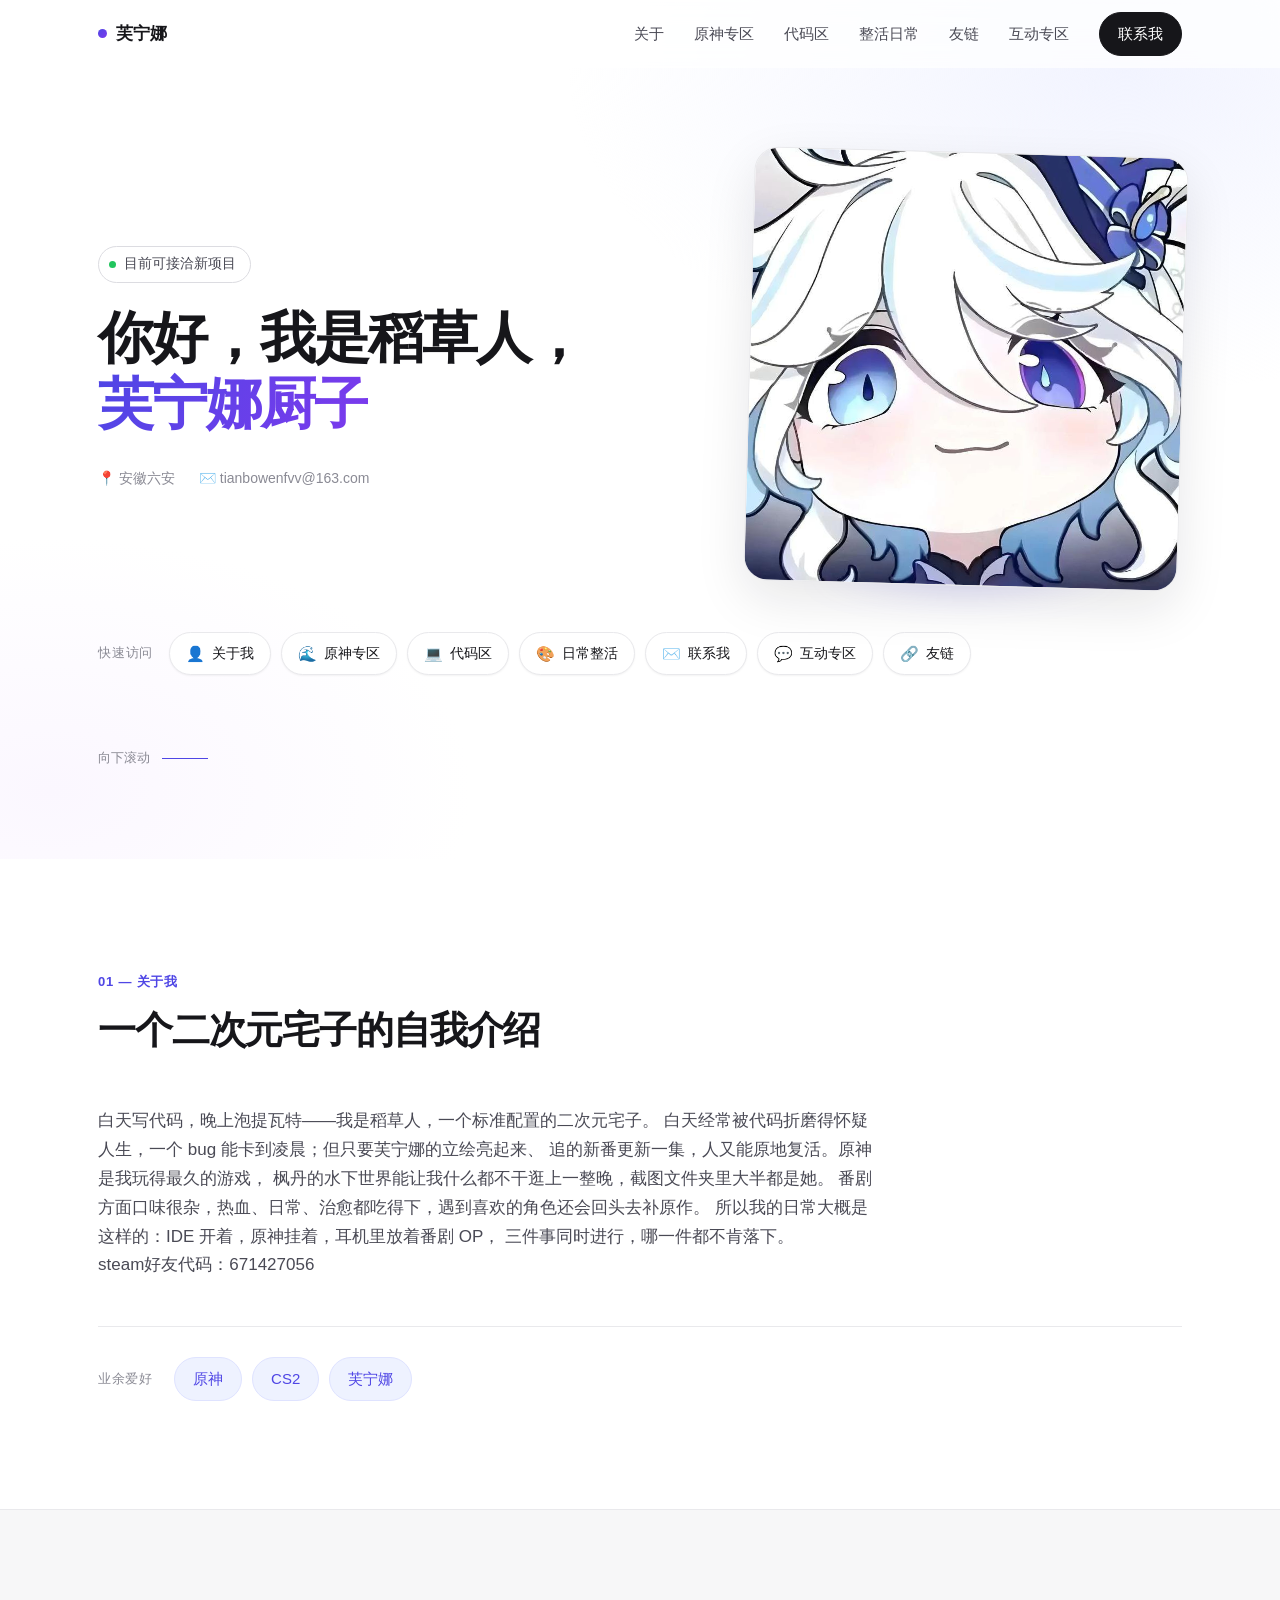
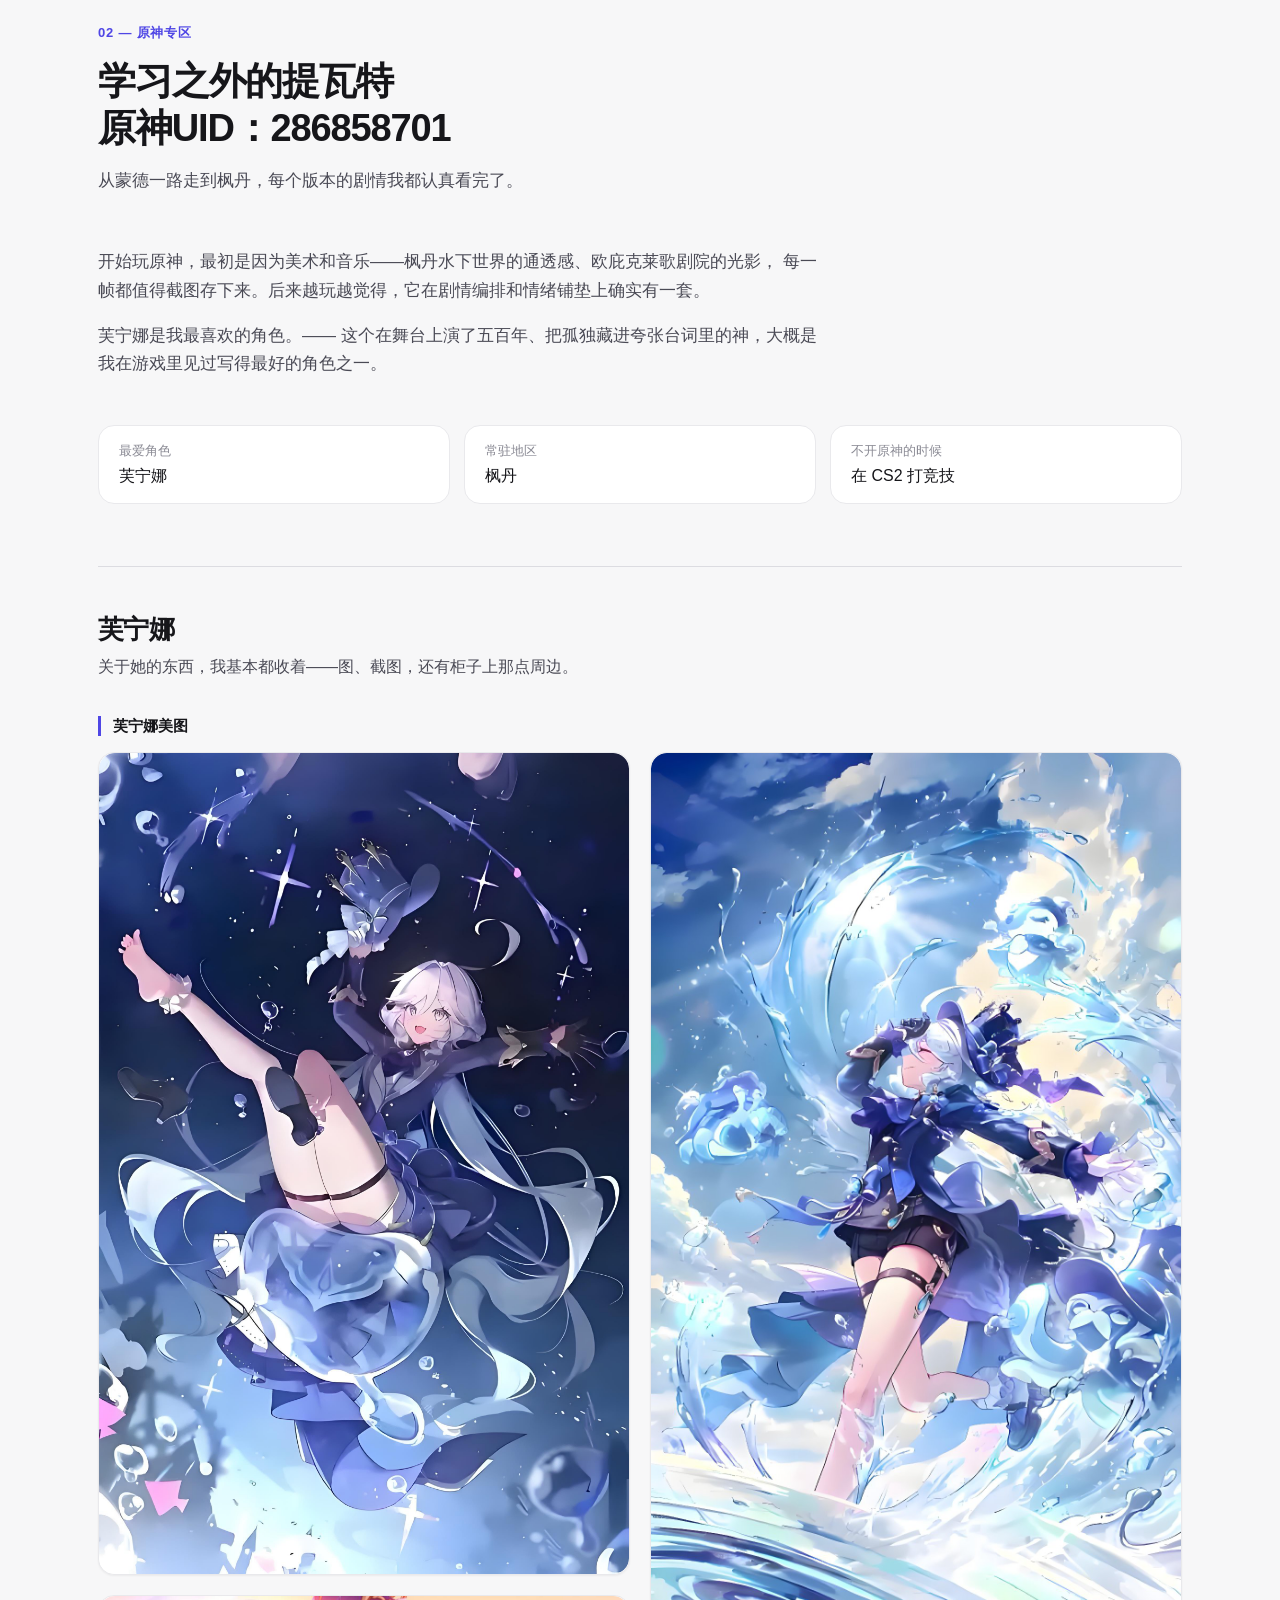
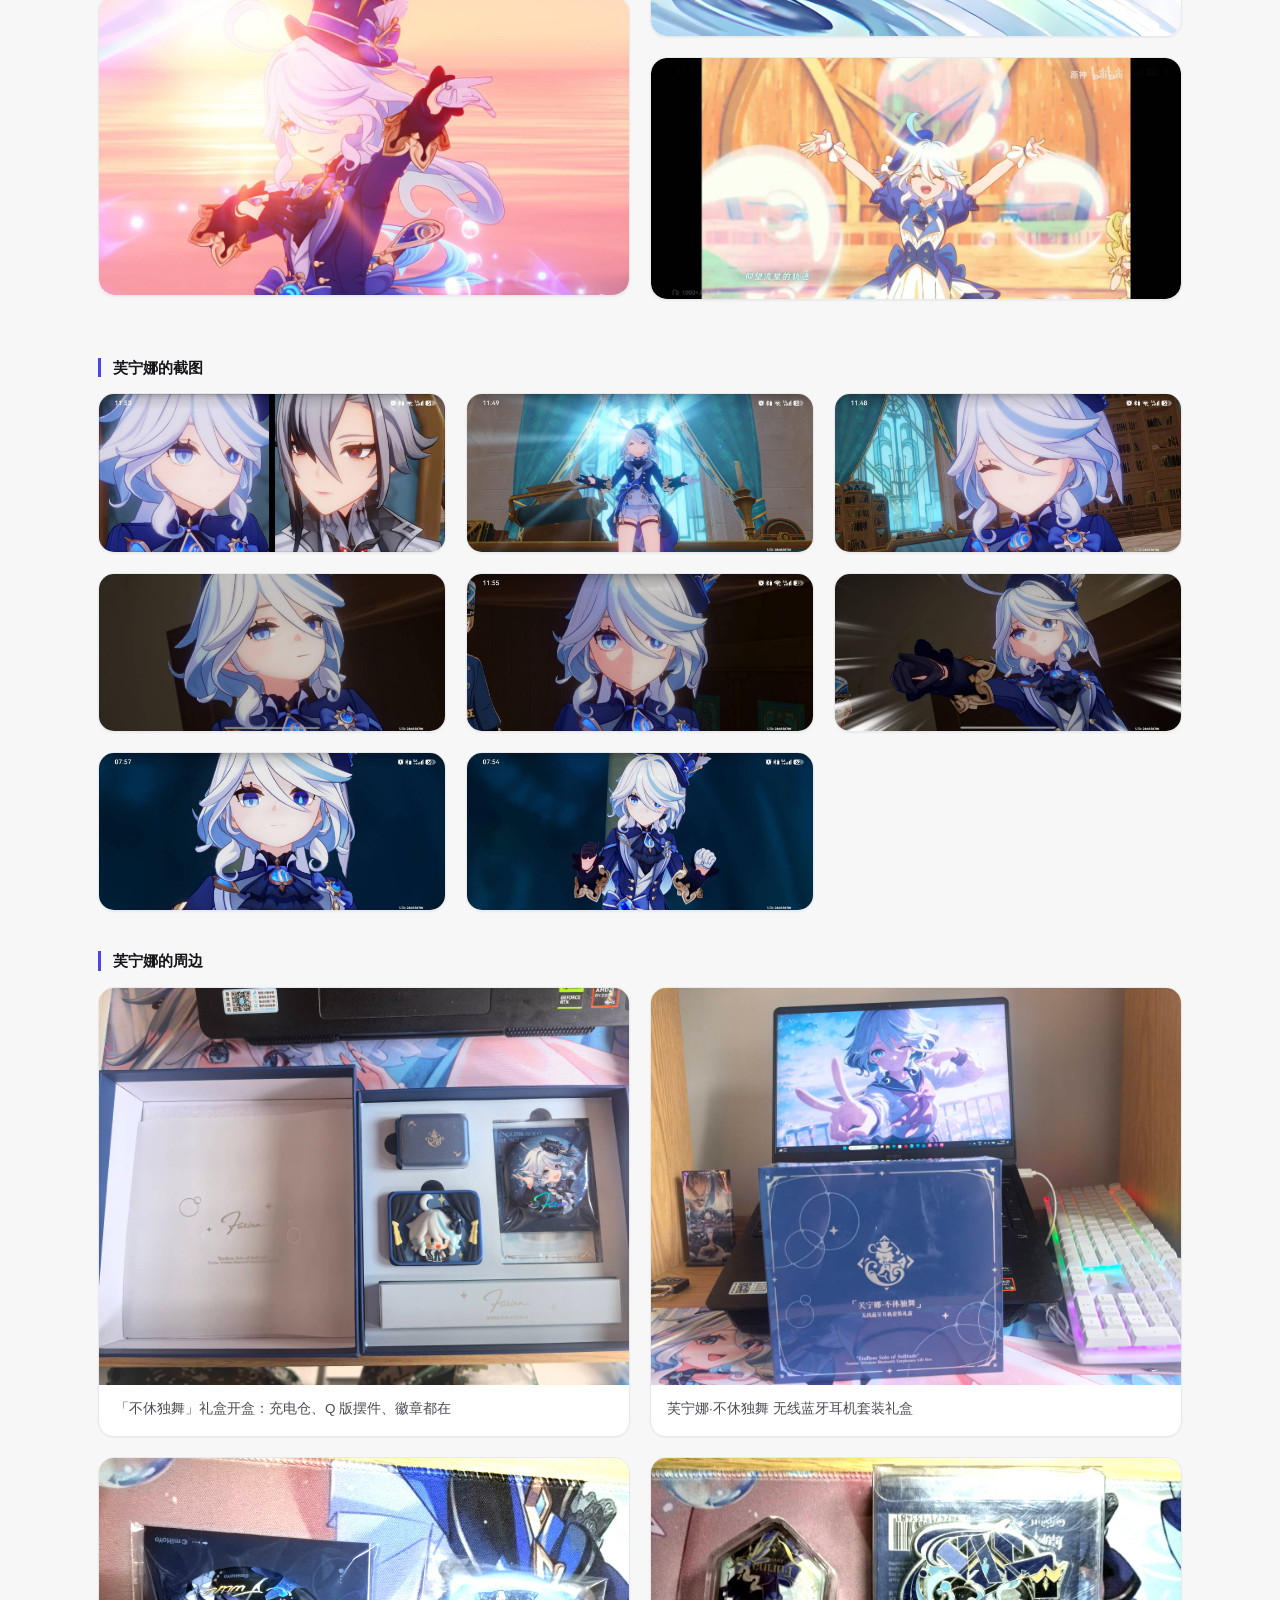
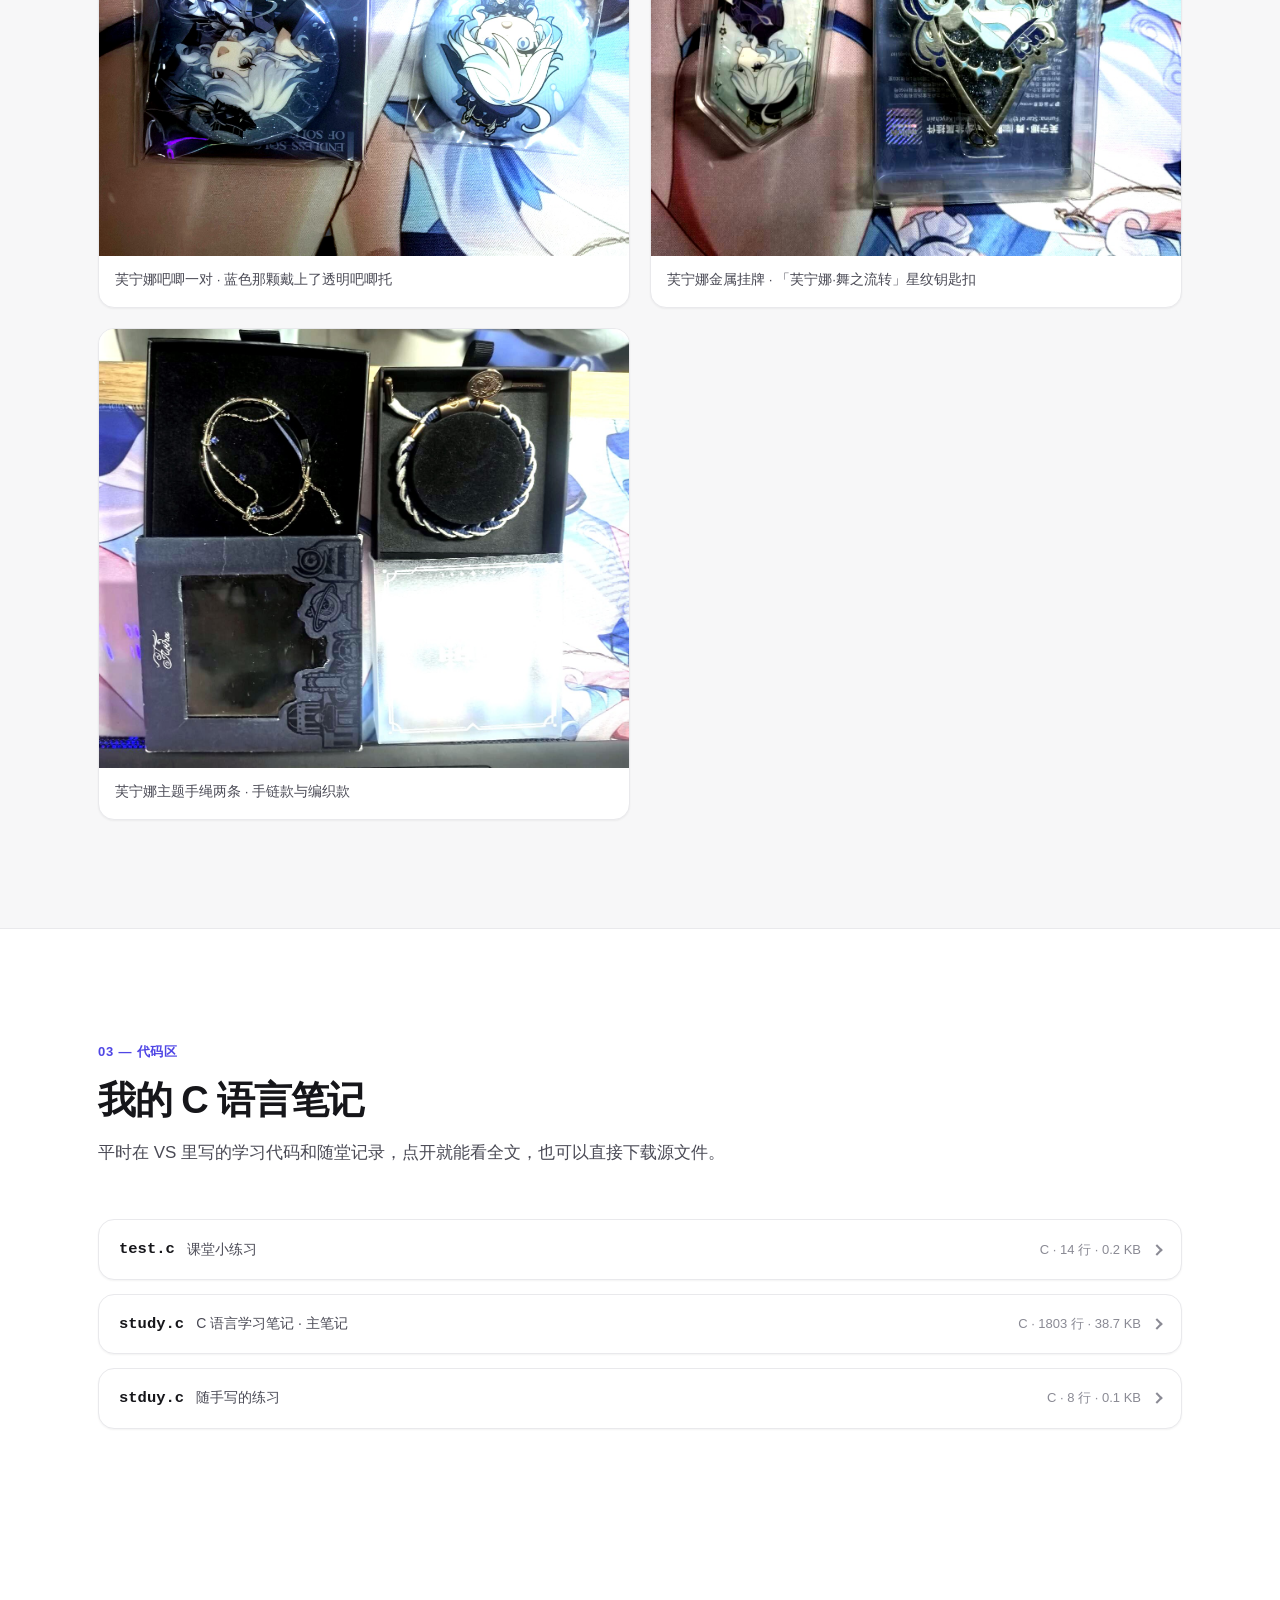
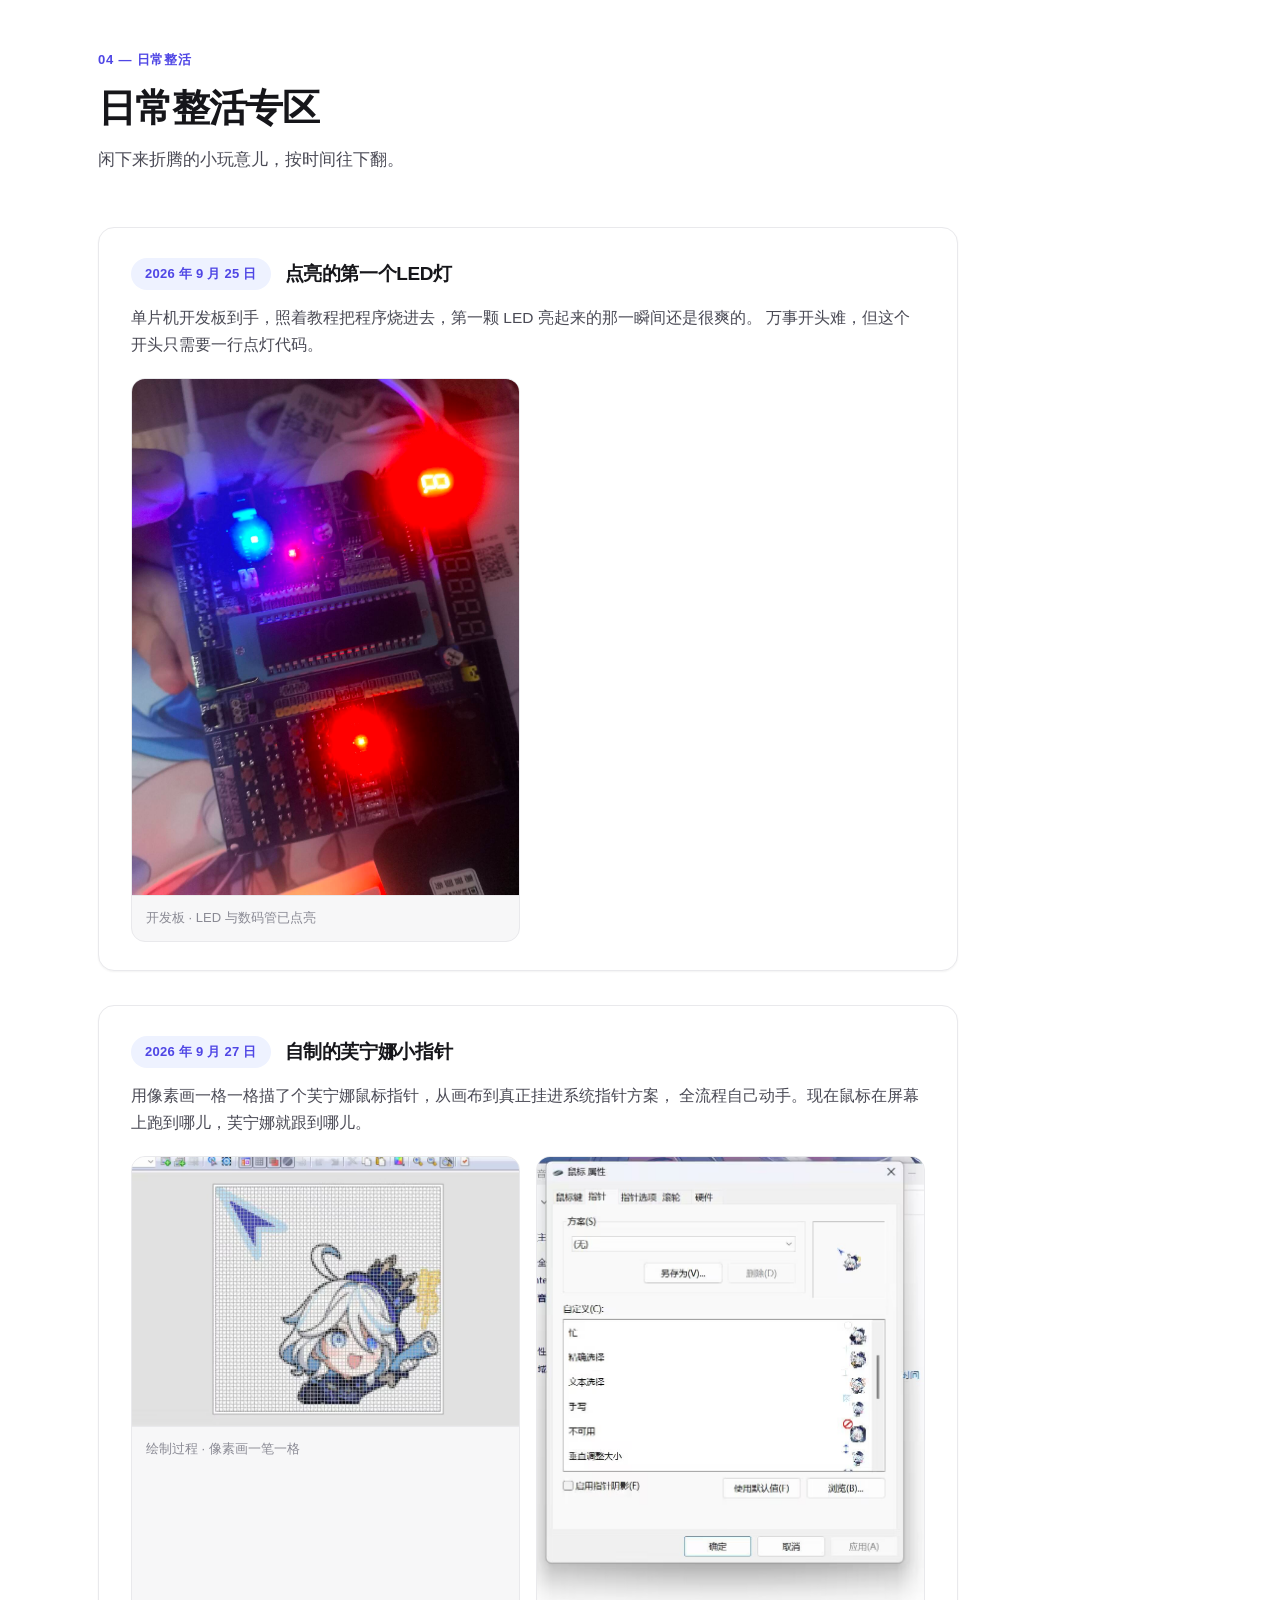
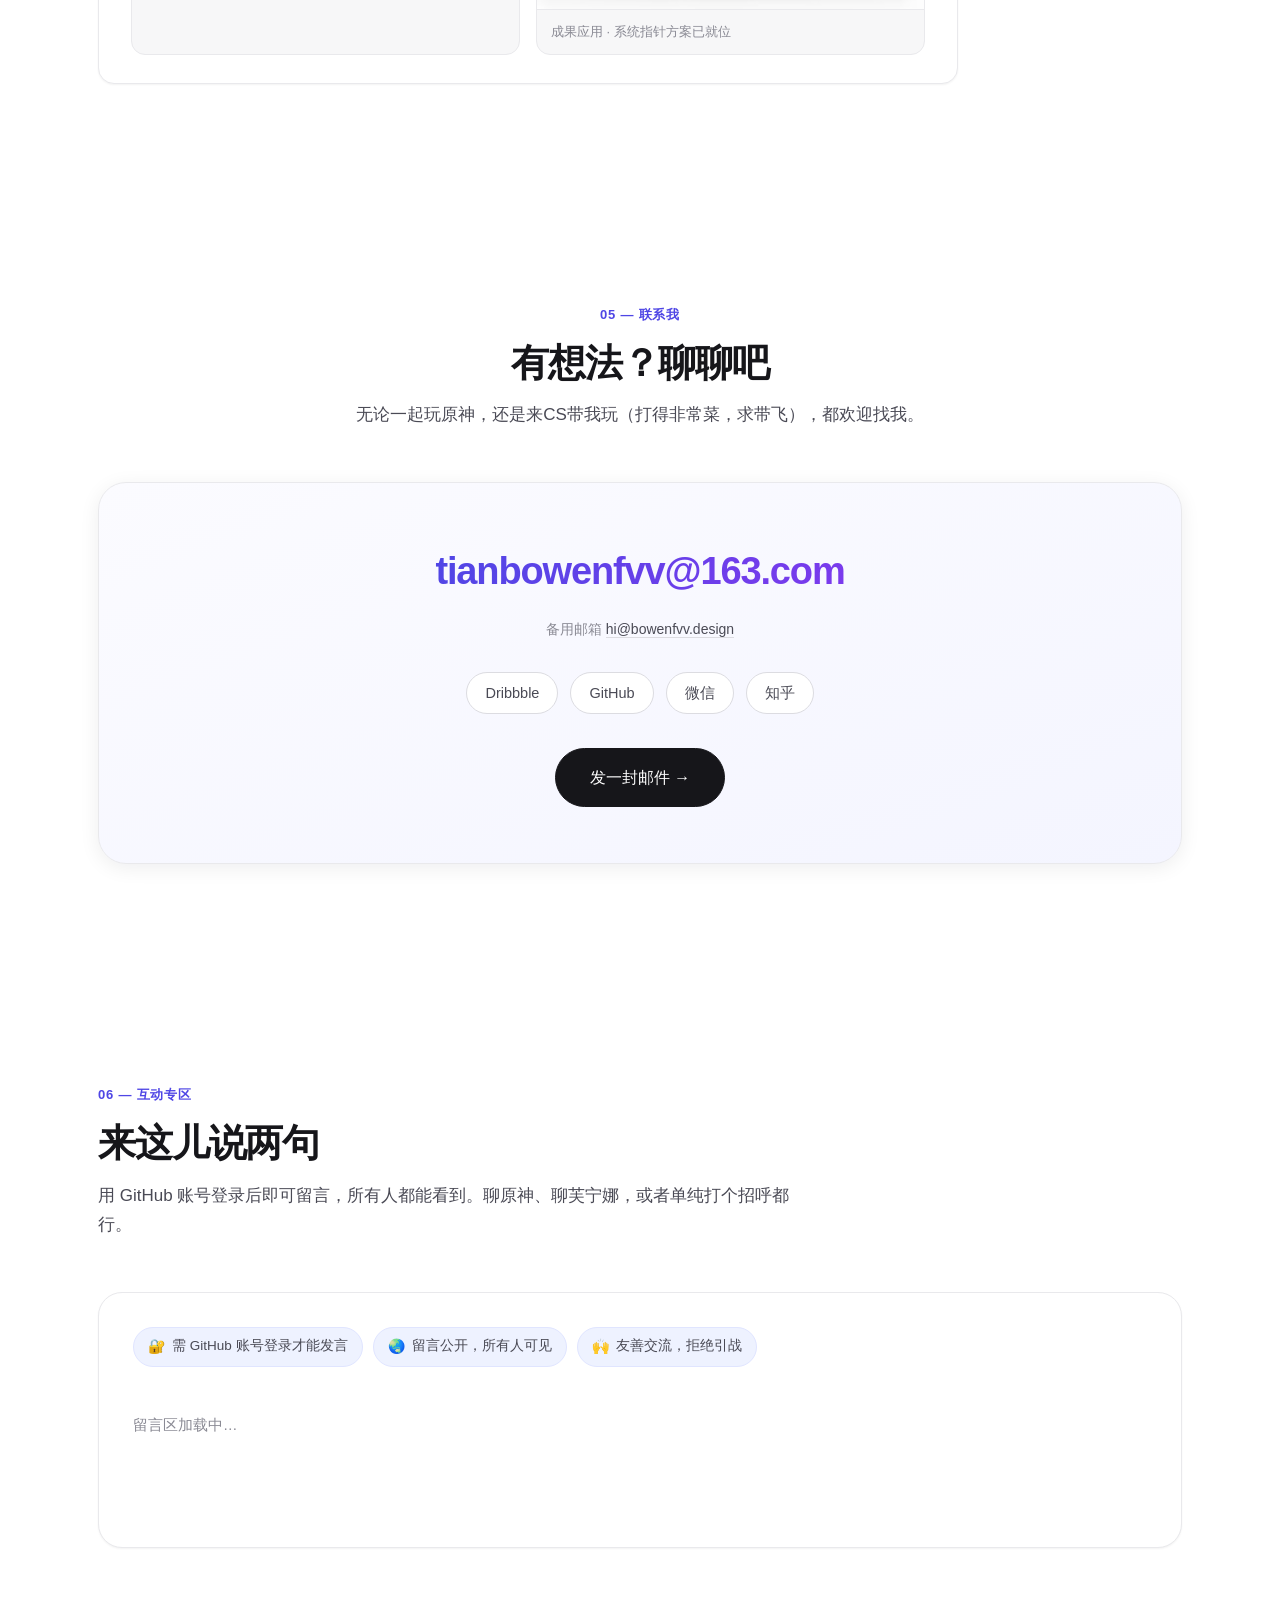
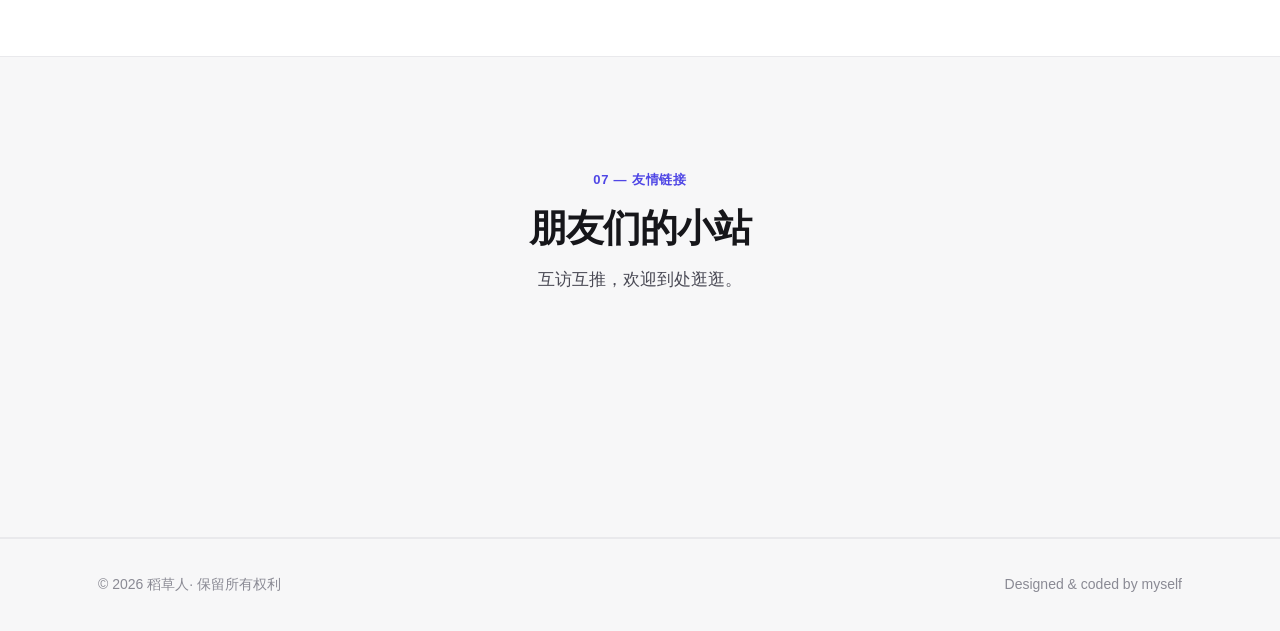
==== commit e0166a29: "芙宁娜的周边新增三件藏品照片（已提亮）" ====
--- a/index.html
+++ b/index.html
@@ -173,6 +173,18 @@
             <figure class="furina-card" data-page-node-id="ZEyVPCkeHoan3vrgWF974E">
               <img class="furina-img" src="images/goods-2.jpg" alt="芙宁娜·不休独舞 耳机礼盒" loading="lazy" data-page-node-id="m0QCOOGgpyLhxHfeN4p1Ua">
               <figcaption data-page-node-id="7qIuJy7iDl15Fg0Qa7B4cb">芙宁娜·不休独舞 无线蓝牙耳机套装礼盒</figcaption>
+            </figure>
+            <figure class="furina-card">
+              <img class="furina-img" src="images/goods-3.jpg" alt="吧唧与吧唧托" loading="lazy">
+              <figcaption>芙宁娜吧唧一对 · 蓝色那颗戴上了透明吧唧托</figcaption>
+            </figure>
+            <figure class="furina-card">
+              <img class="furina-img" src="images/goods-4.jpg" alt="金属挂牌与钥匙扣" loading="lazy">
+              <figcaption>芙宁娜金属挂牌 · 「芙宁娜·舞之流转」星纹钥匙扣</figcaption>
+            </figure>
+            <figure class="furina-card">
+              <img class="furina-img" src="images/goods-5.jpg" alt="两款手绳" loading="lazy">
+              <figcaption>芙宁娜主题手绳两条 · 手链款与编织款</figcaption>
             </figure>
           </div>
         </div>
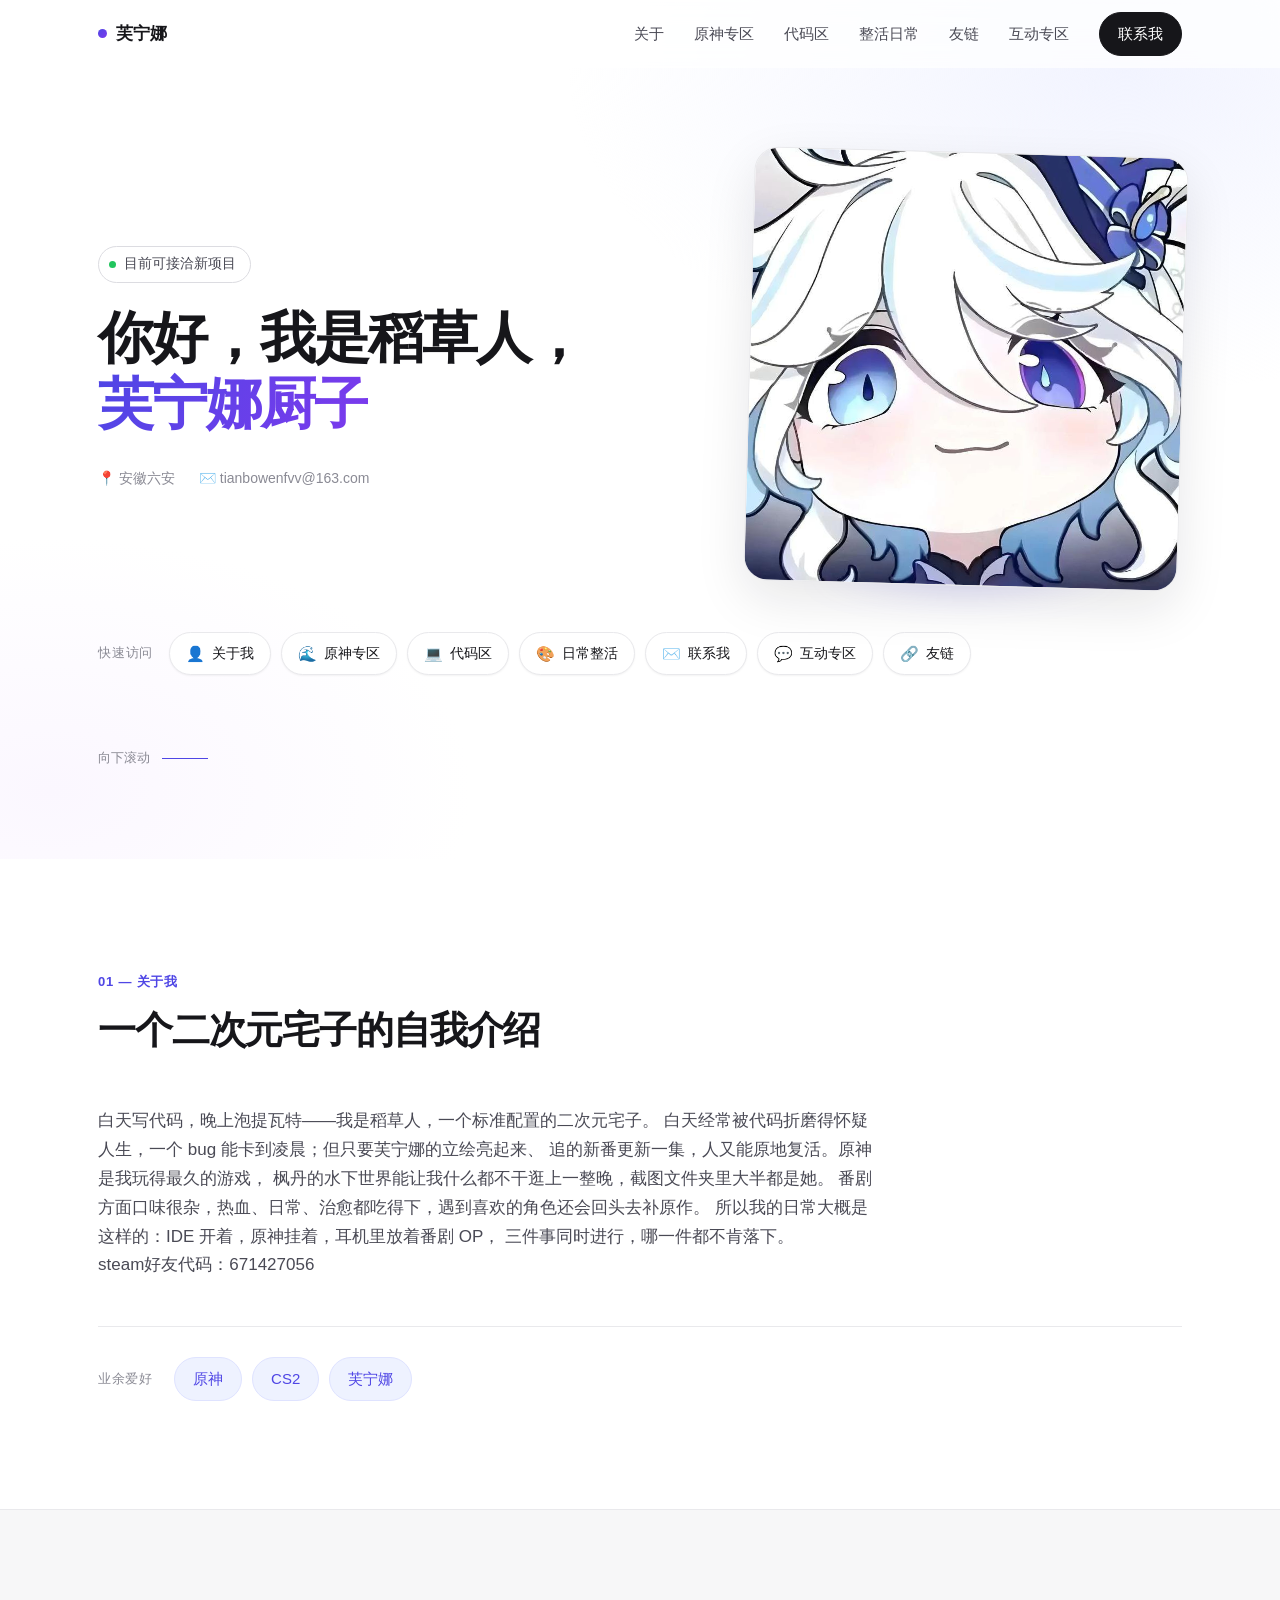
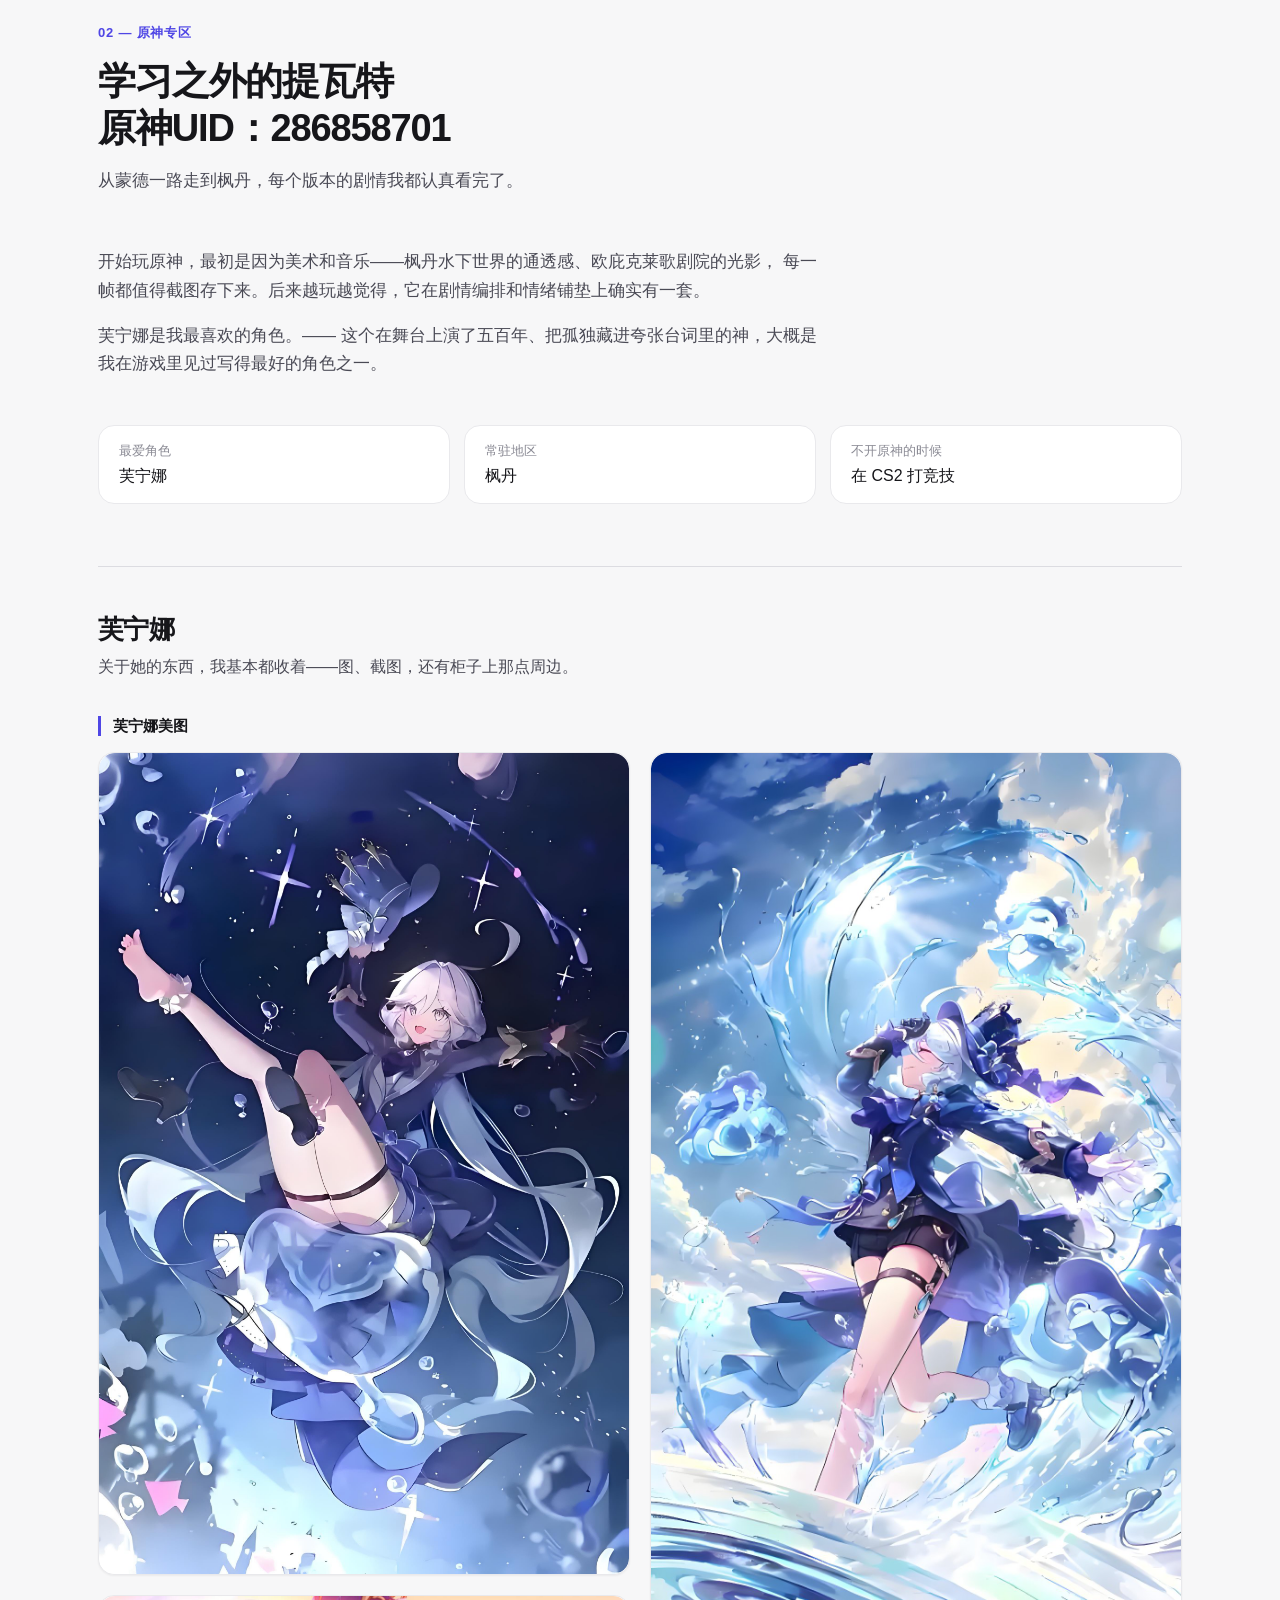
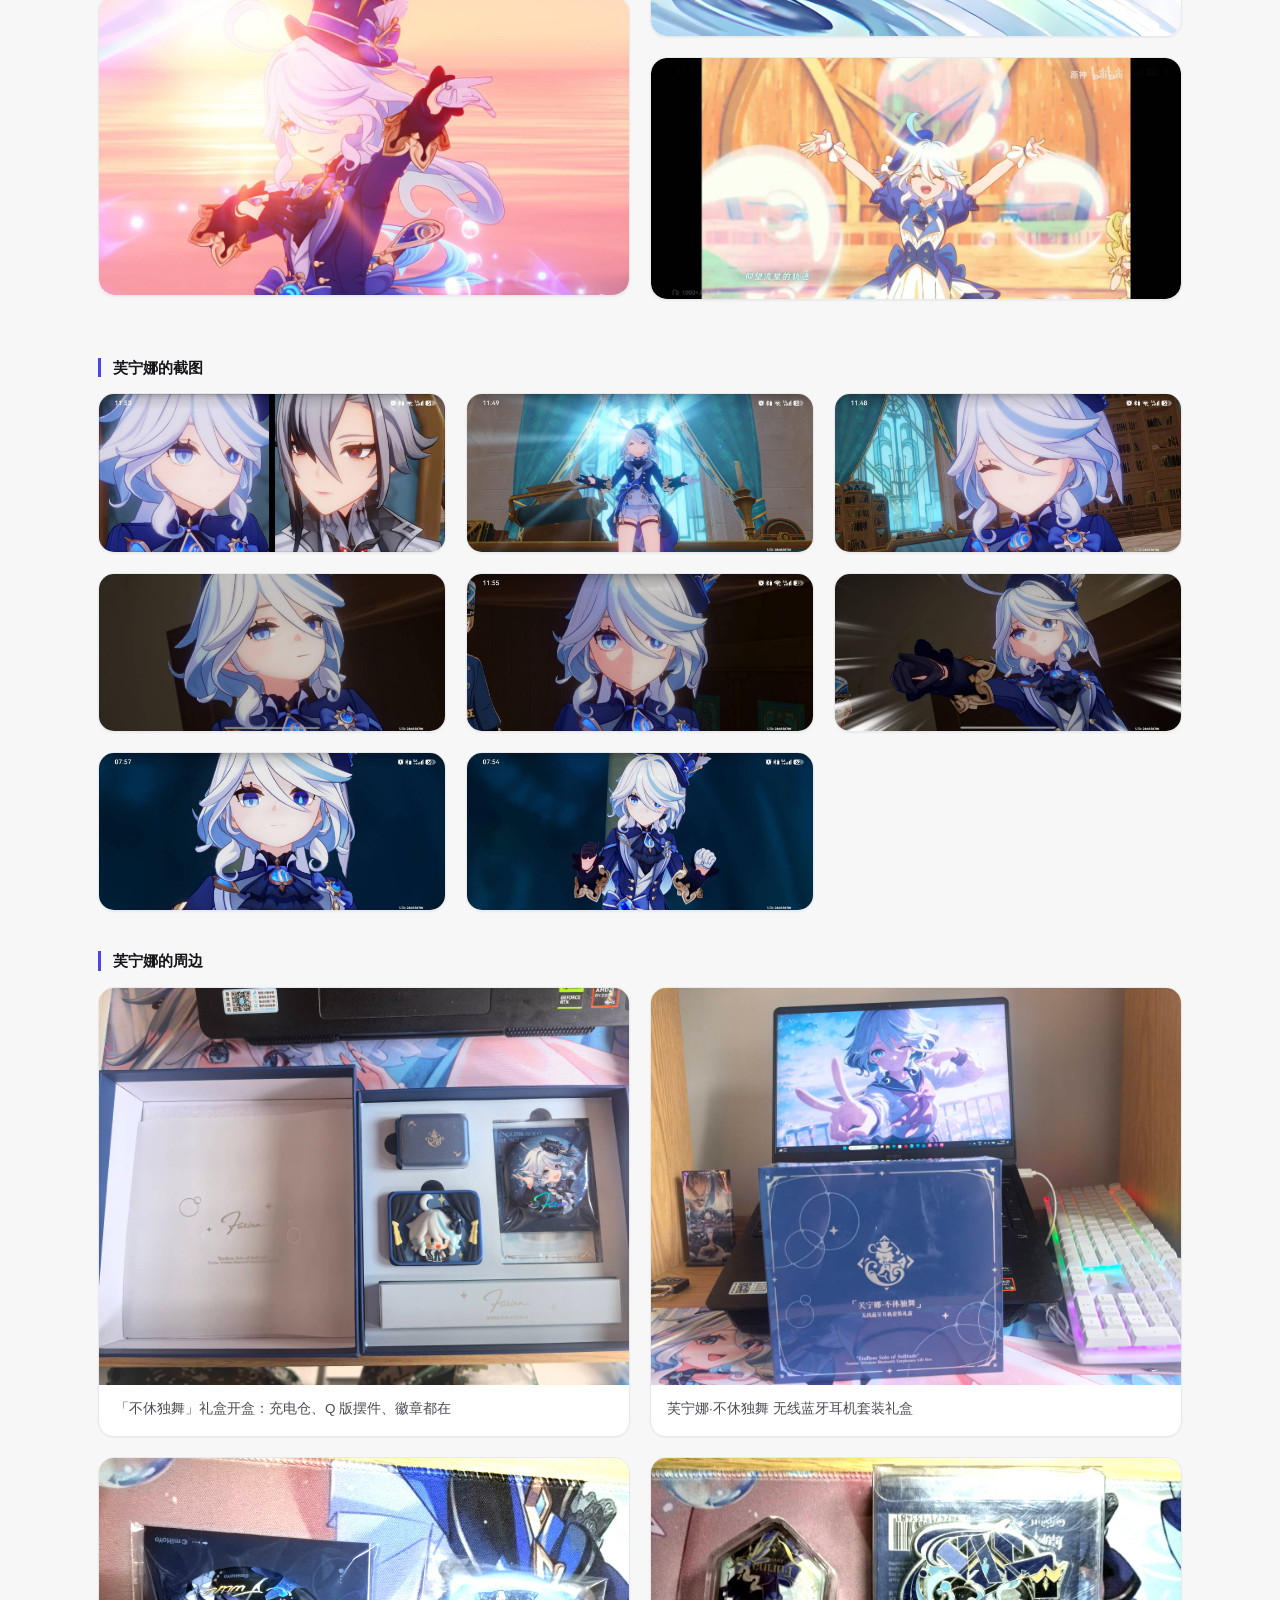
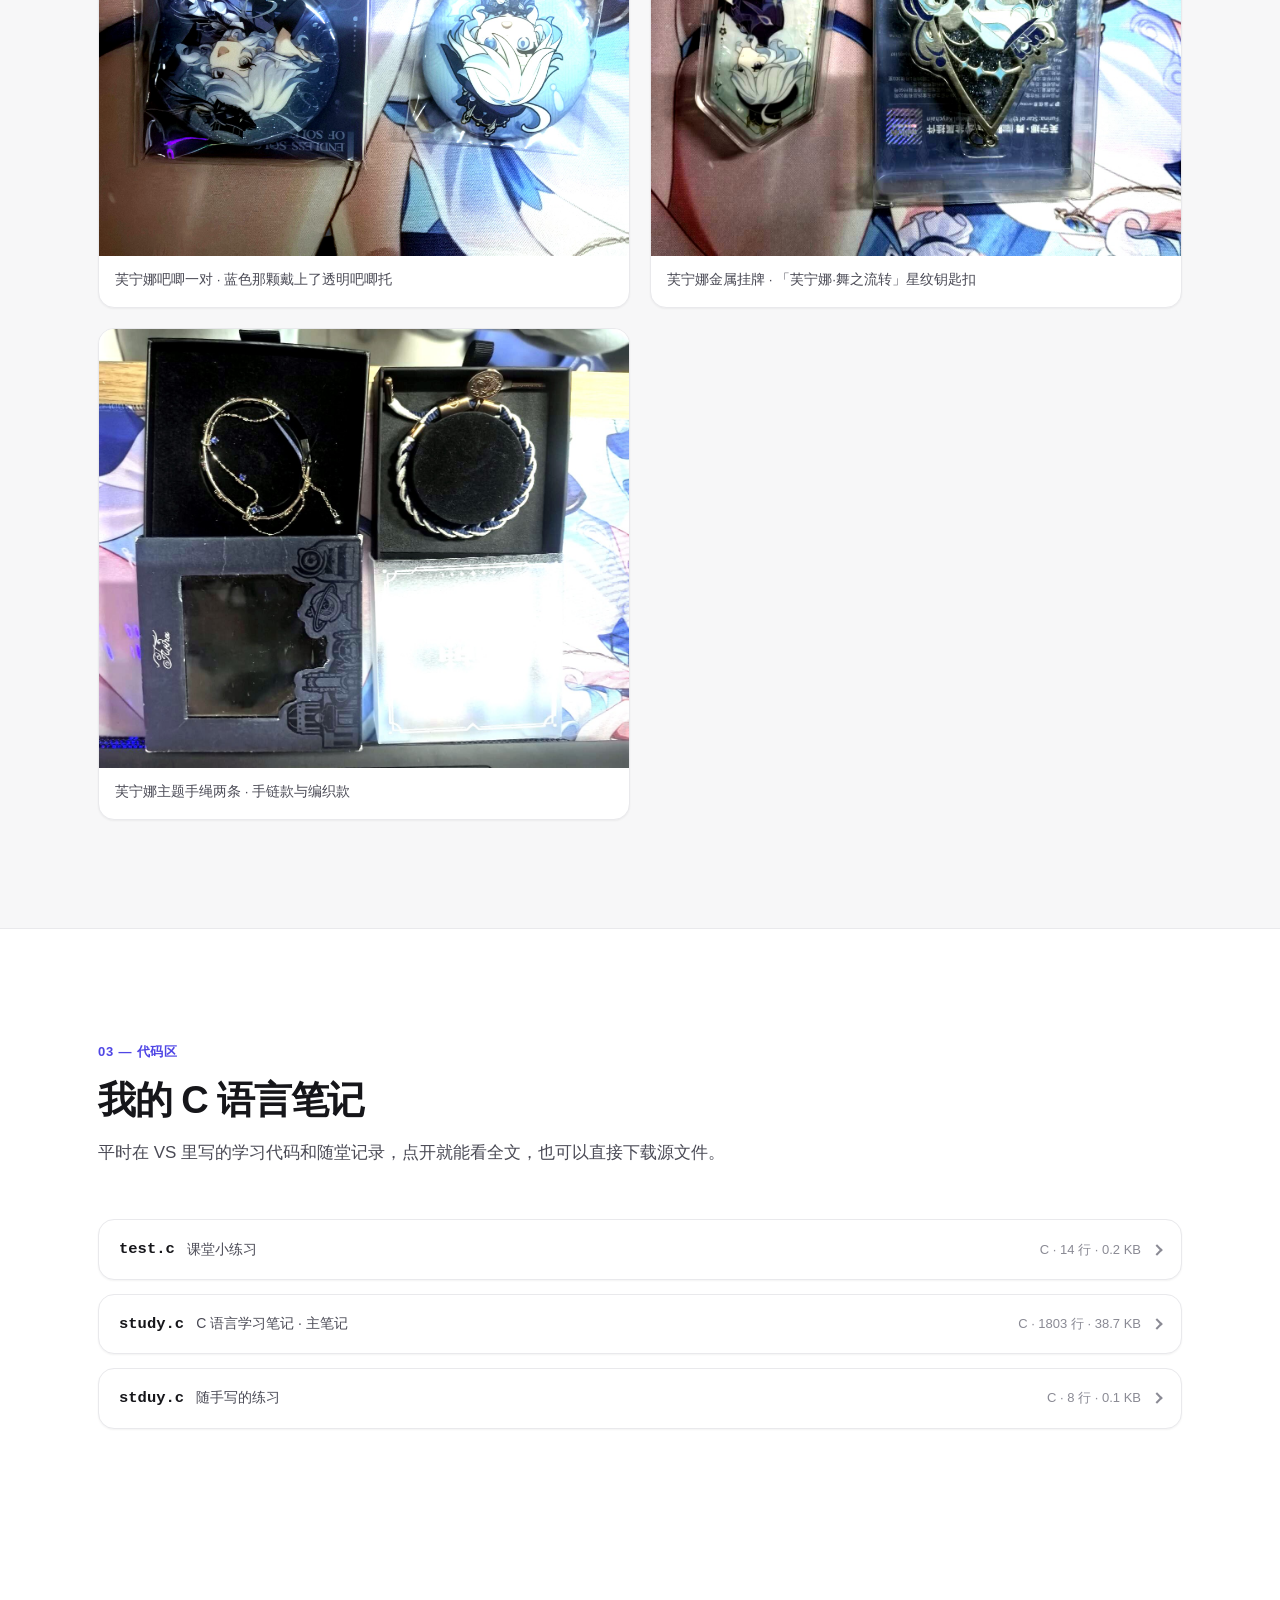
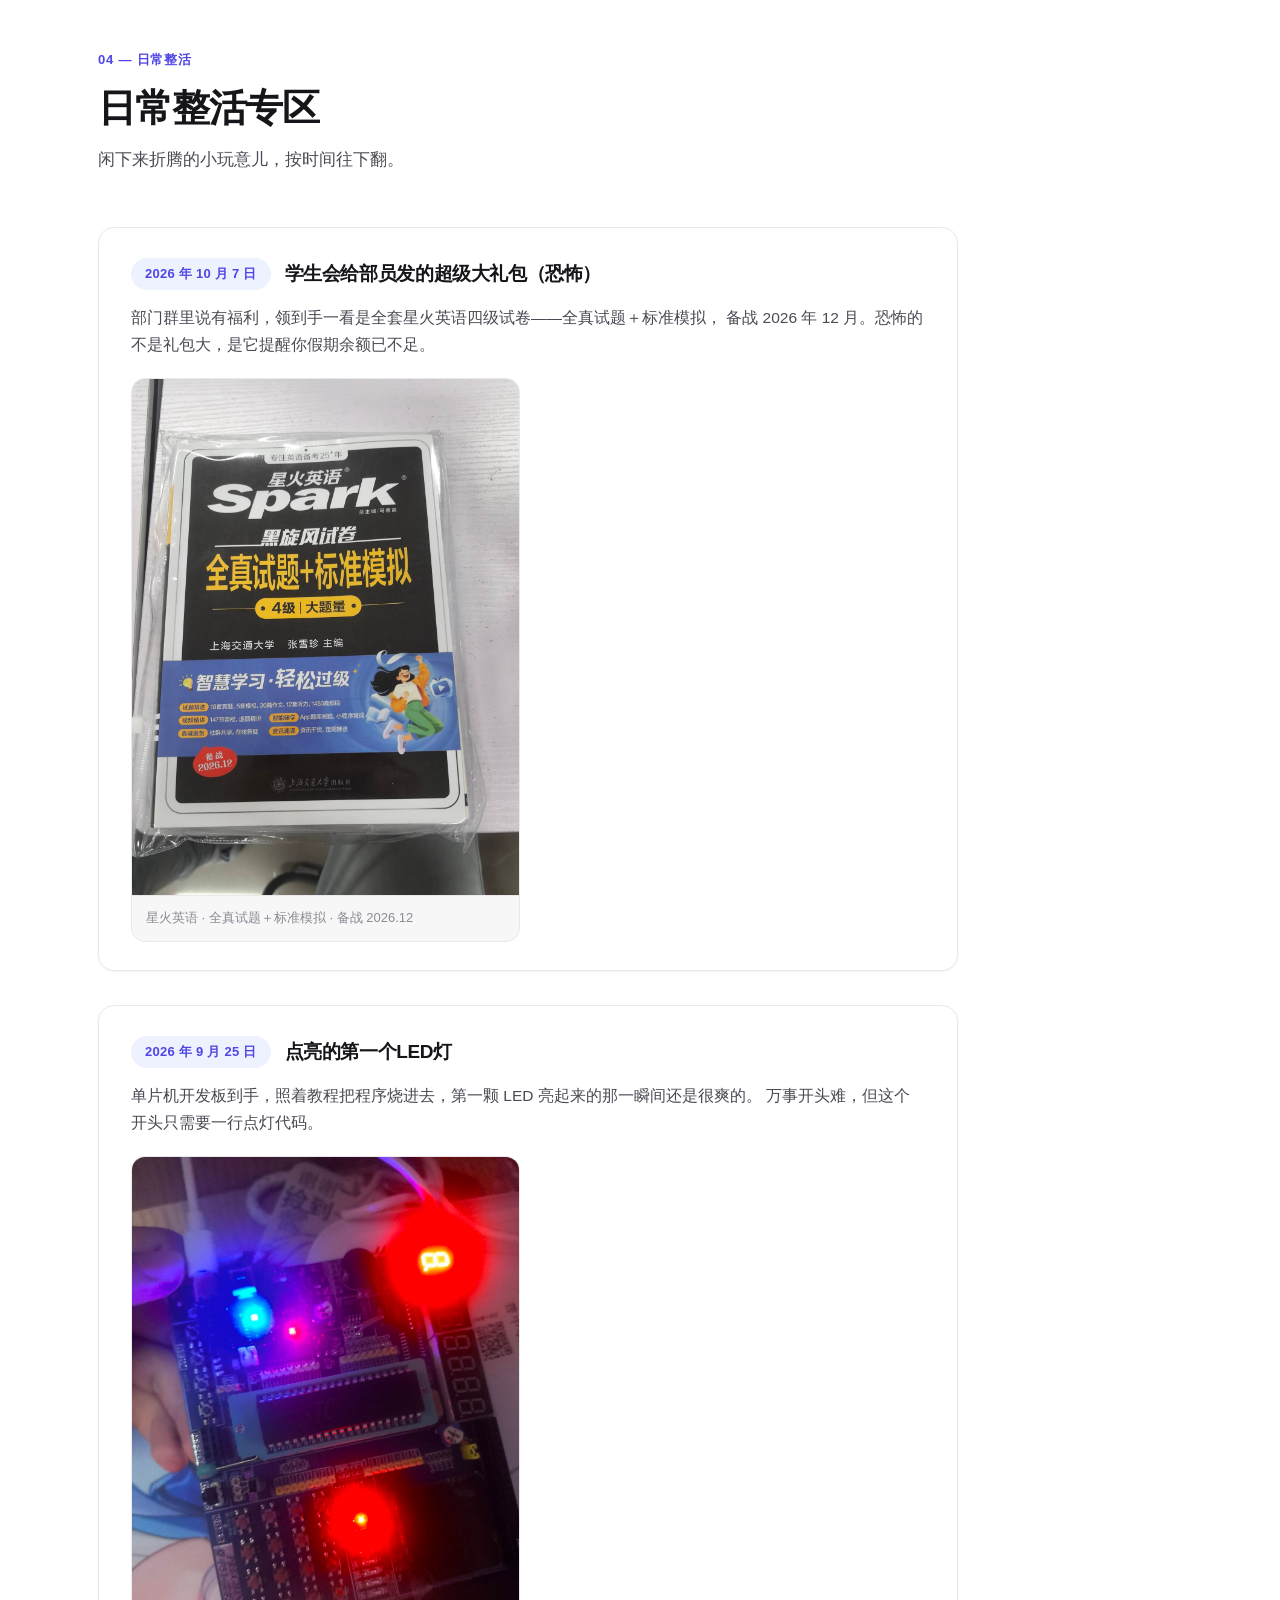
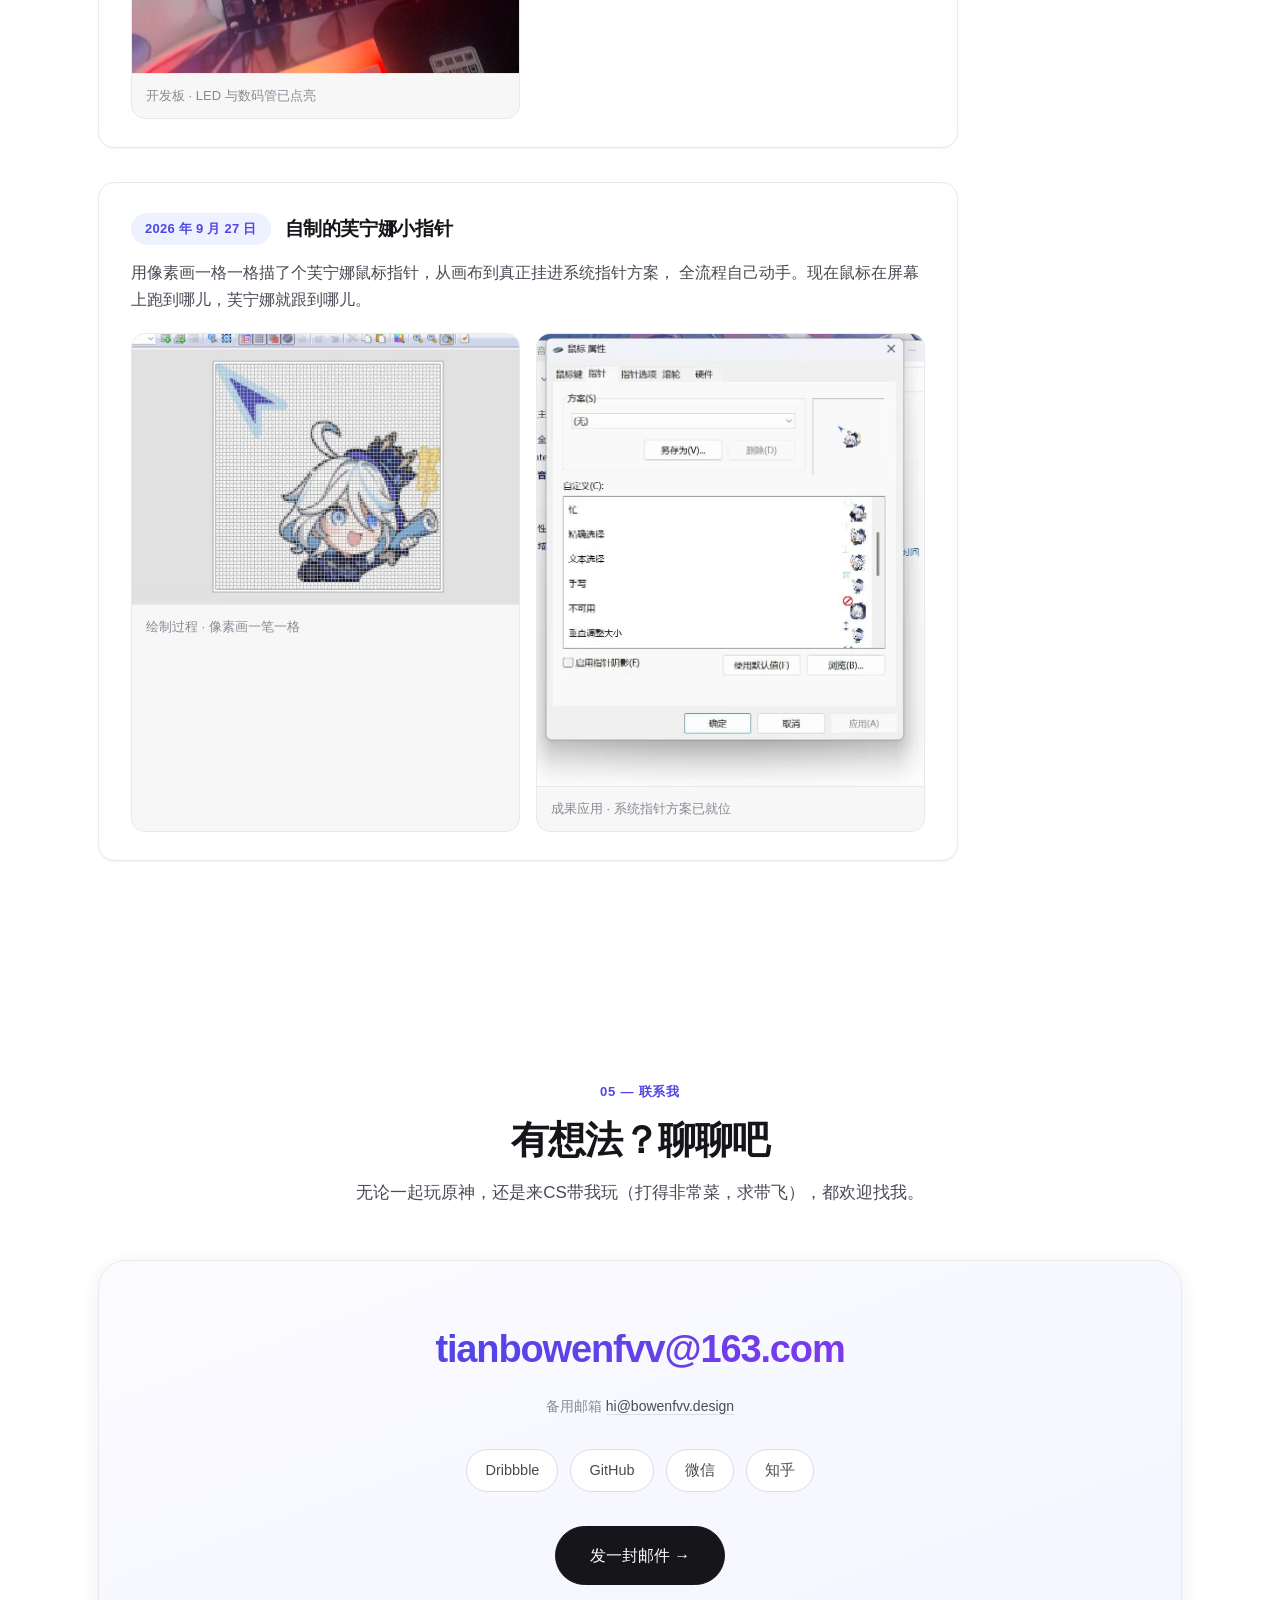
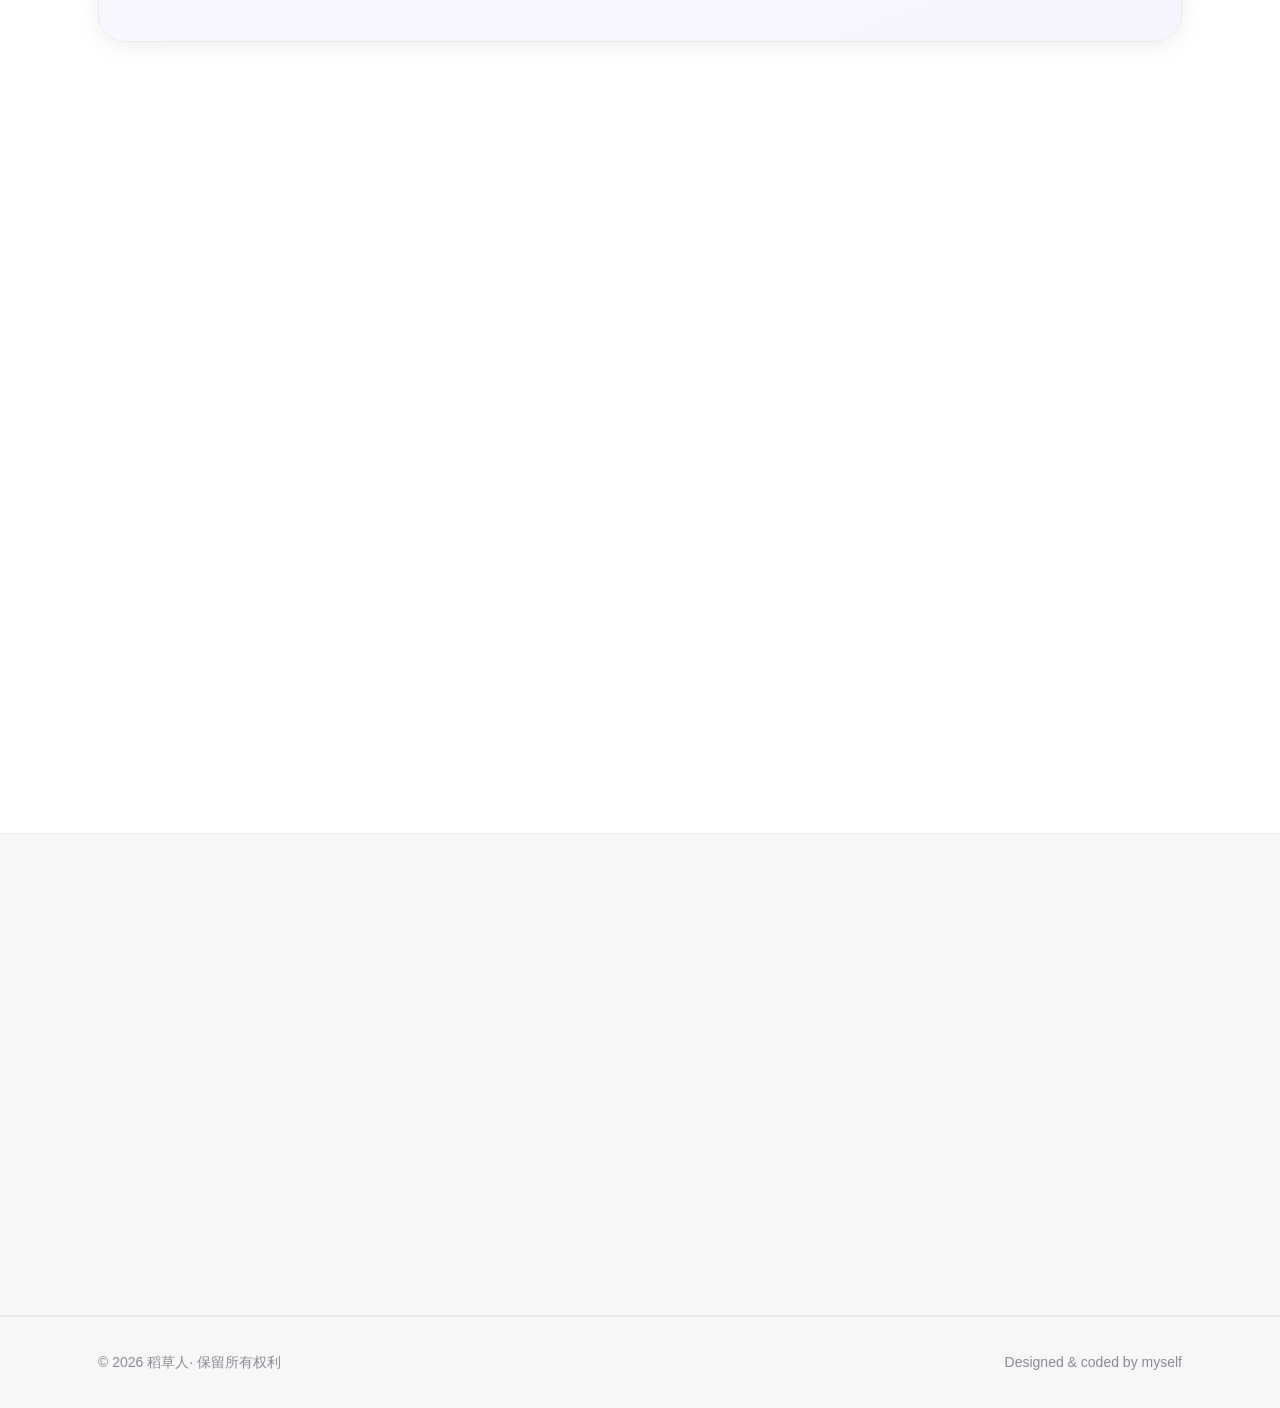
==== commit a58ab32b: "日常整活新增 10-07 动态：学生会发的超级大礼包" ====
--- a/index.html
+++ b/index.html
@@ -2101,6 +2101,23 @@
       <div class="fun-list">
         <article class="fun-post reveal">
           <div class="fun-head">
+            <time class="fun-date" datetime="2026-10-07">2026 年 10 月 7 日</time>
+            <h3 class="fun-title">学生会给部员发的超级大礼包（恐怖）</h3>
+          </div>
+          <p class="fun-text">
+            部门群里说有福利，领到手一看是全套星火英语四级试卷——全真试题＋标准模拟，
+            备战 2026 年 12 月。恐怖的不是礼包大，是它提醒你假期余额已不足。
+          </p>
+          <div class="fun-gallery">
+            <figure class="fun-fig">
+              <img src="images/fun-4.jpg" alt="星火英语四级全真试题＋标准模拟试卷大礼包" loading="lazy">
+              <figcaption>星火英语 · 全真试题＋标准模拟 · 备战 2026.12</figcaption>
+            </figure>
+          </div>
+        </article>
+
+        <article class="fun-post reveal">
+          <div class="fun-head">
             <time class="fun-date" datetime="2026-09-25">2026 年 9 月 25 日</time>
             <h3 class="fun-title">点亮的第一个LED灯</h3>
           </div>
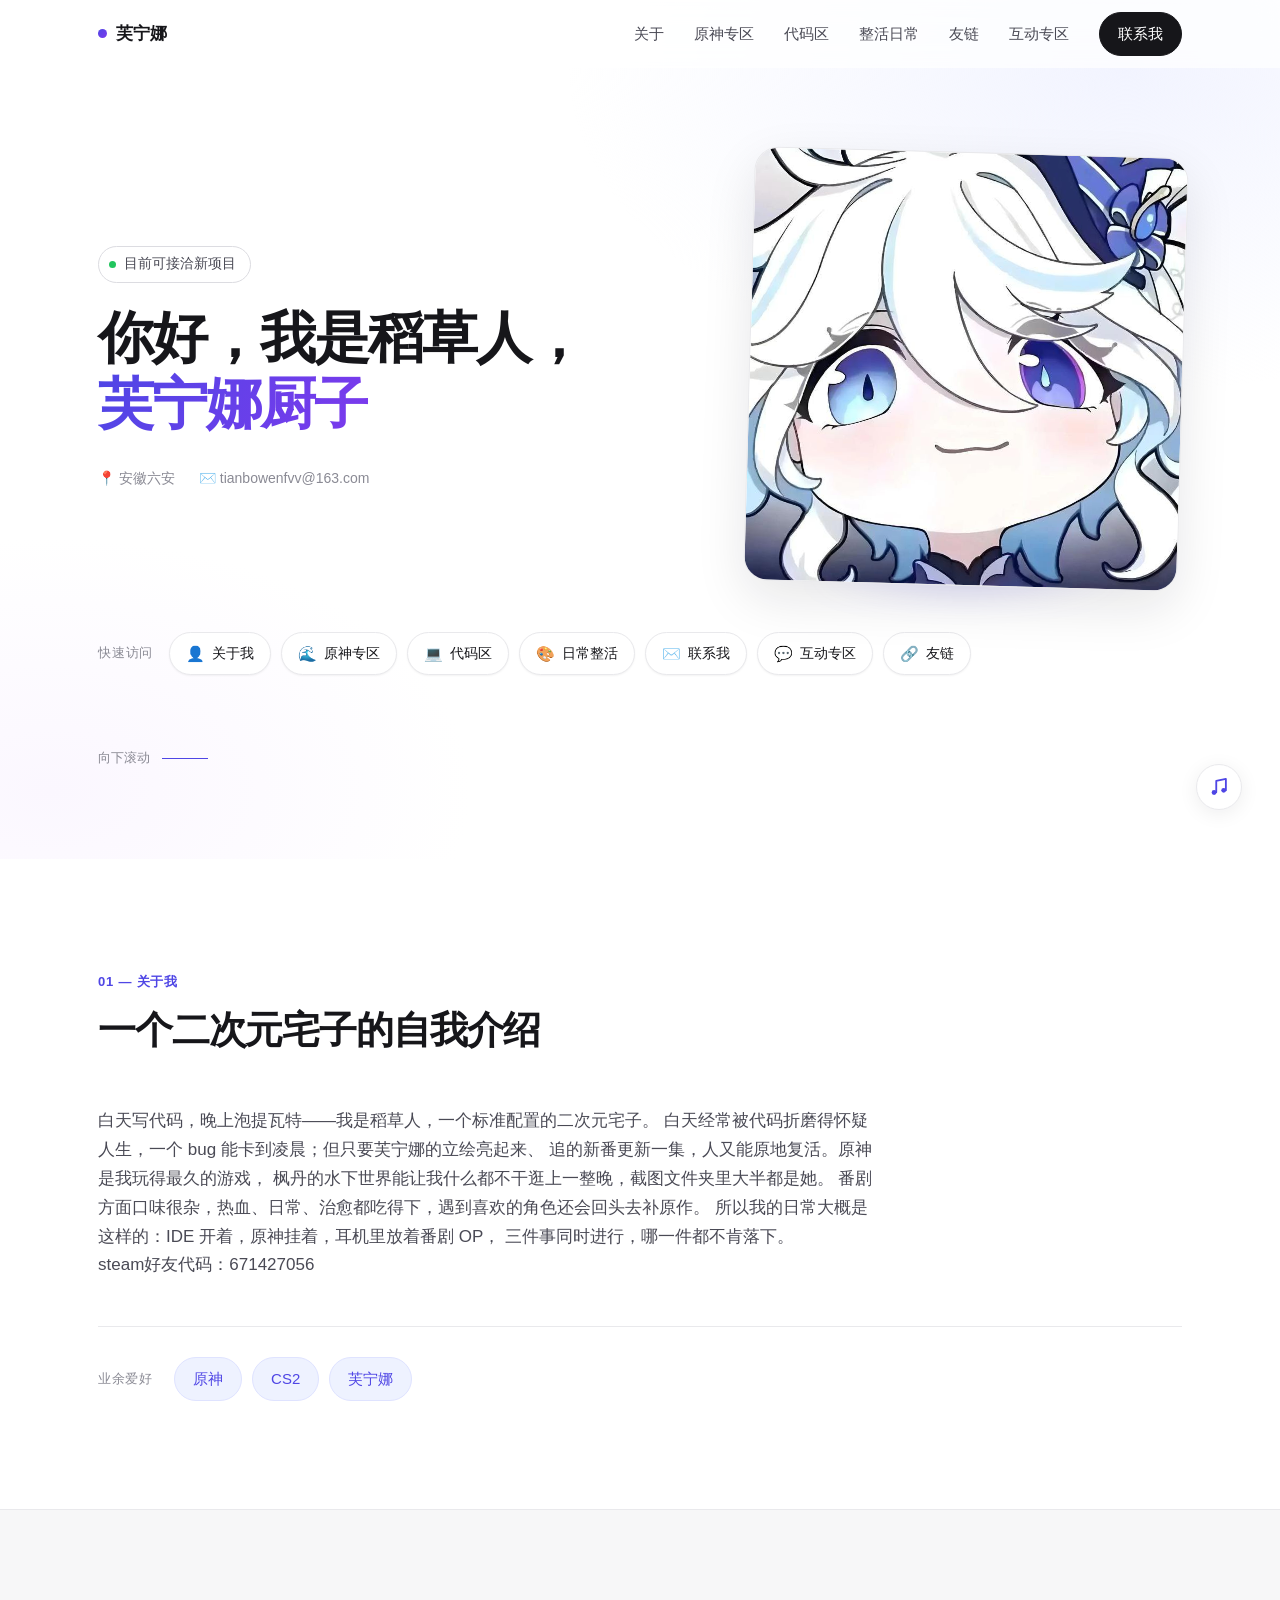
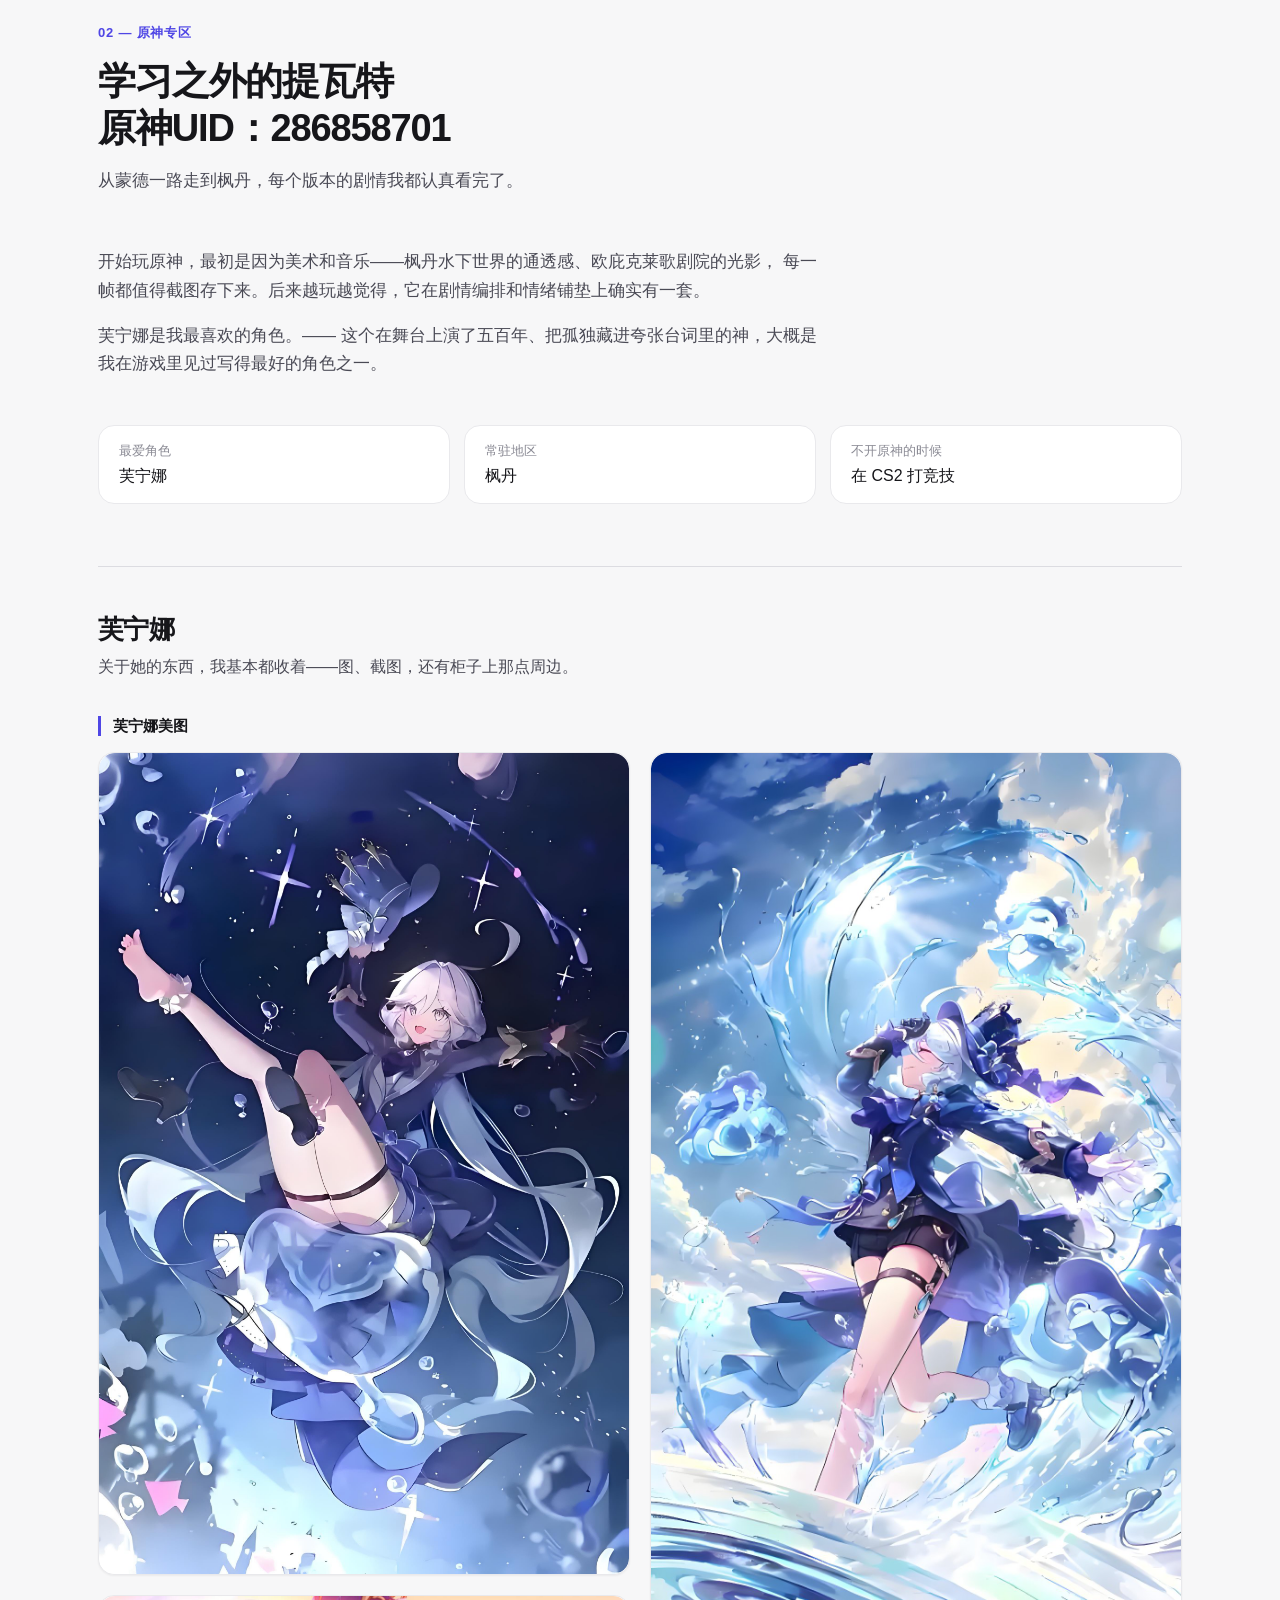
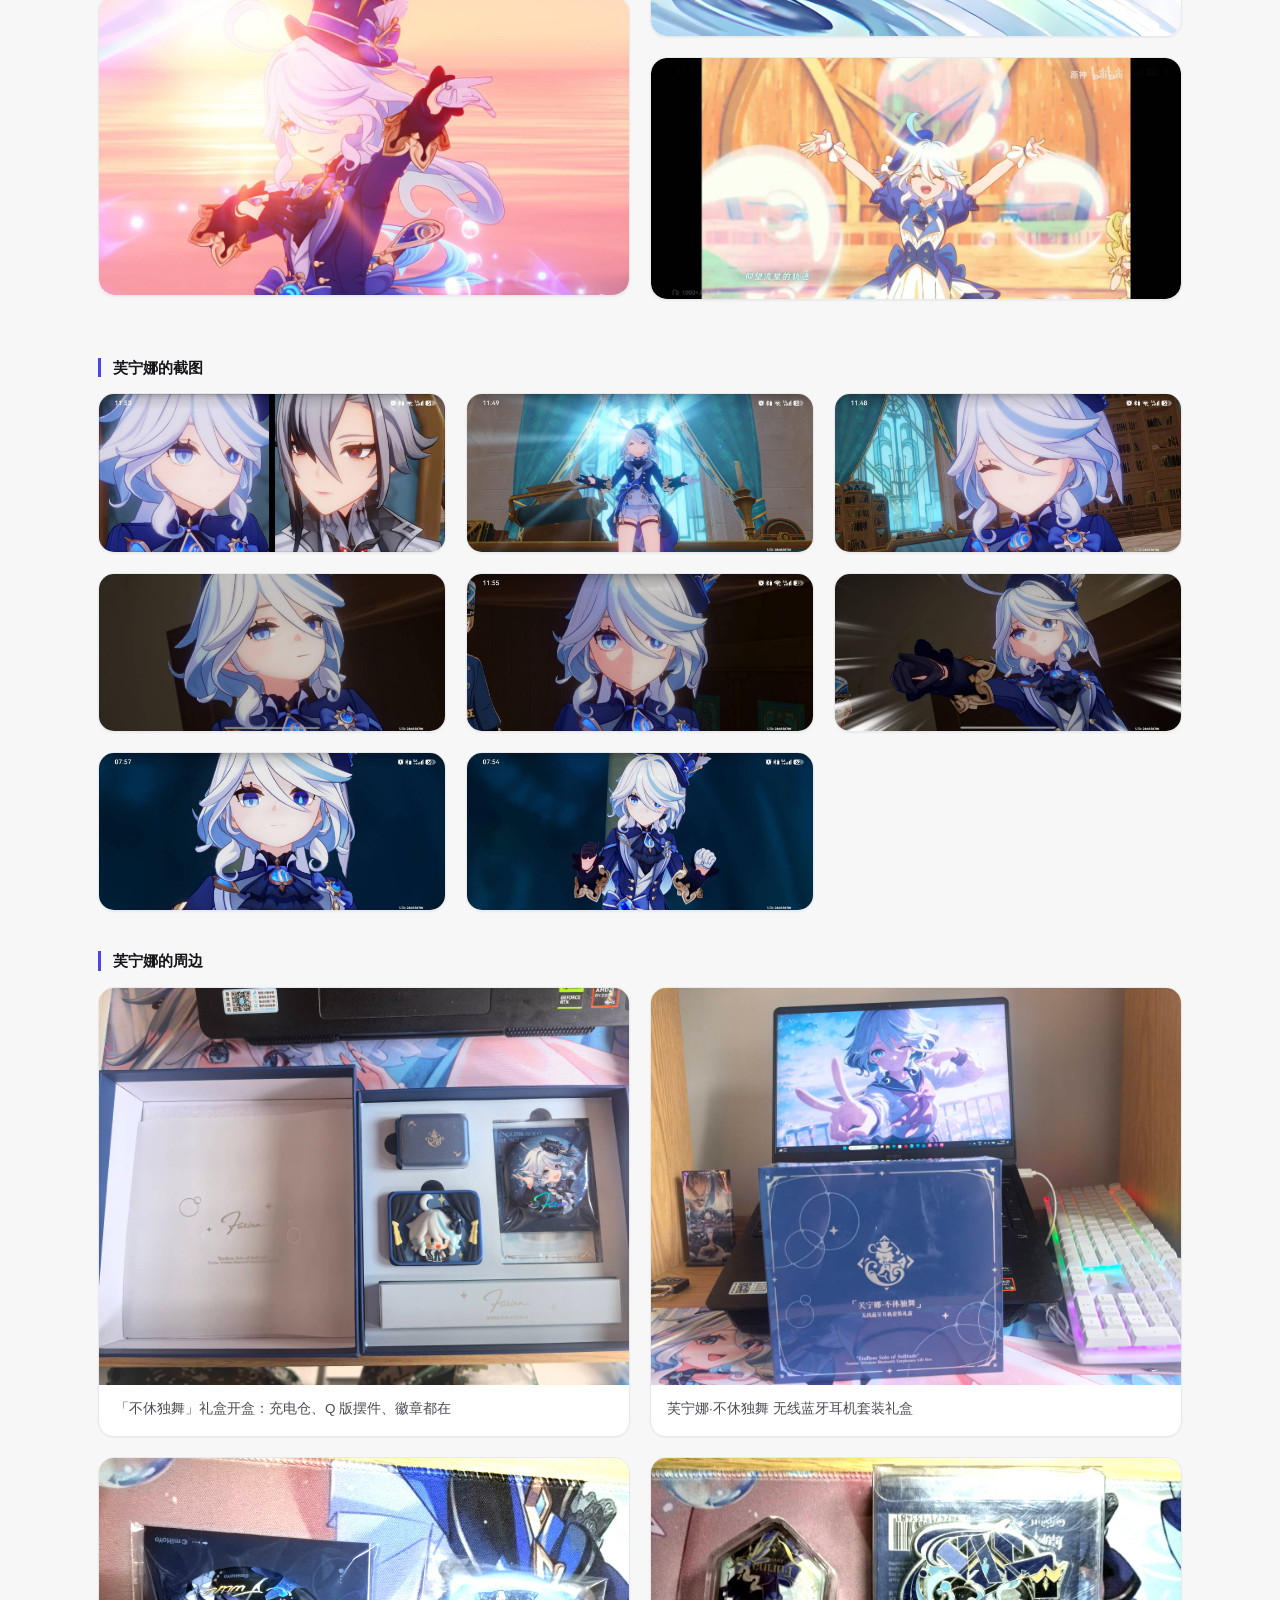
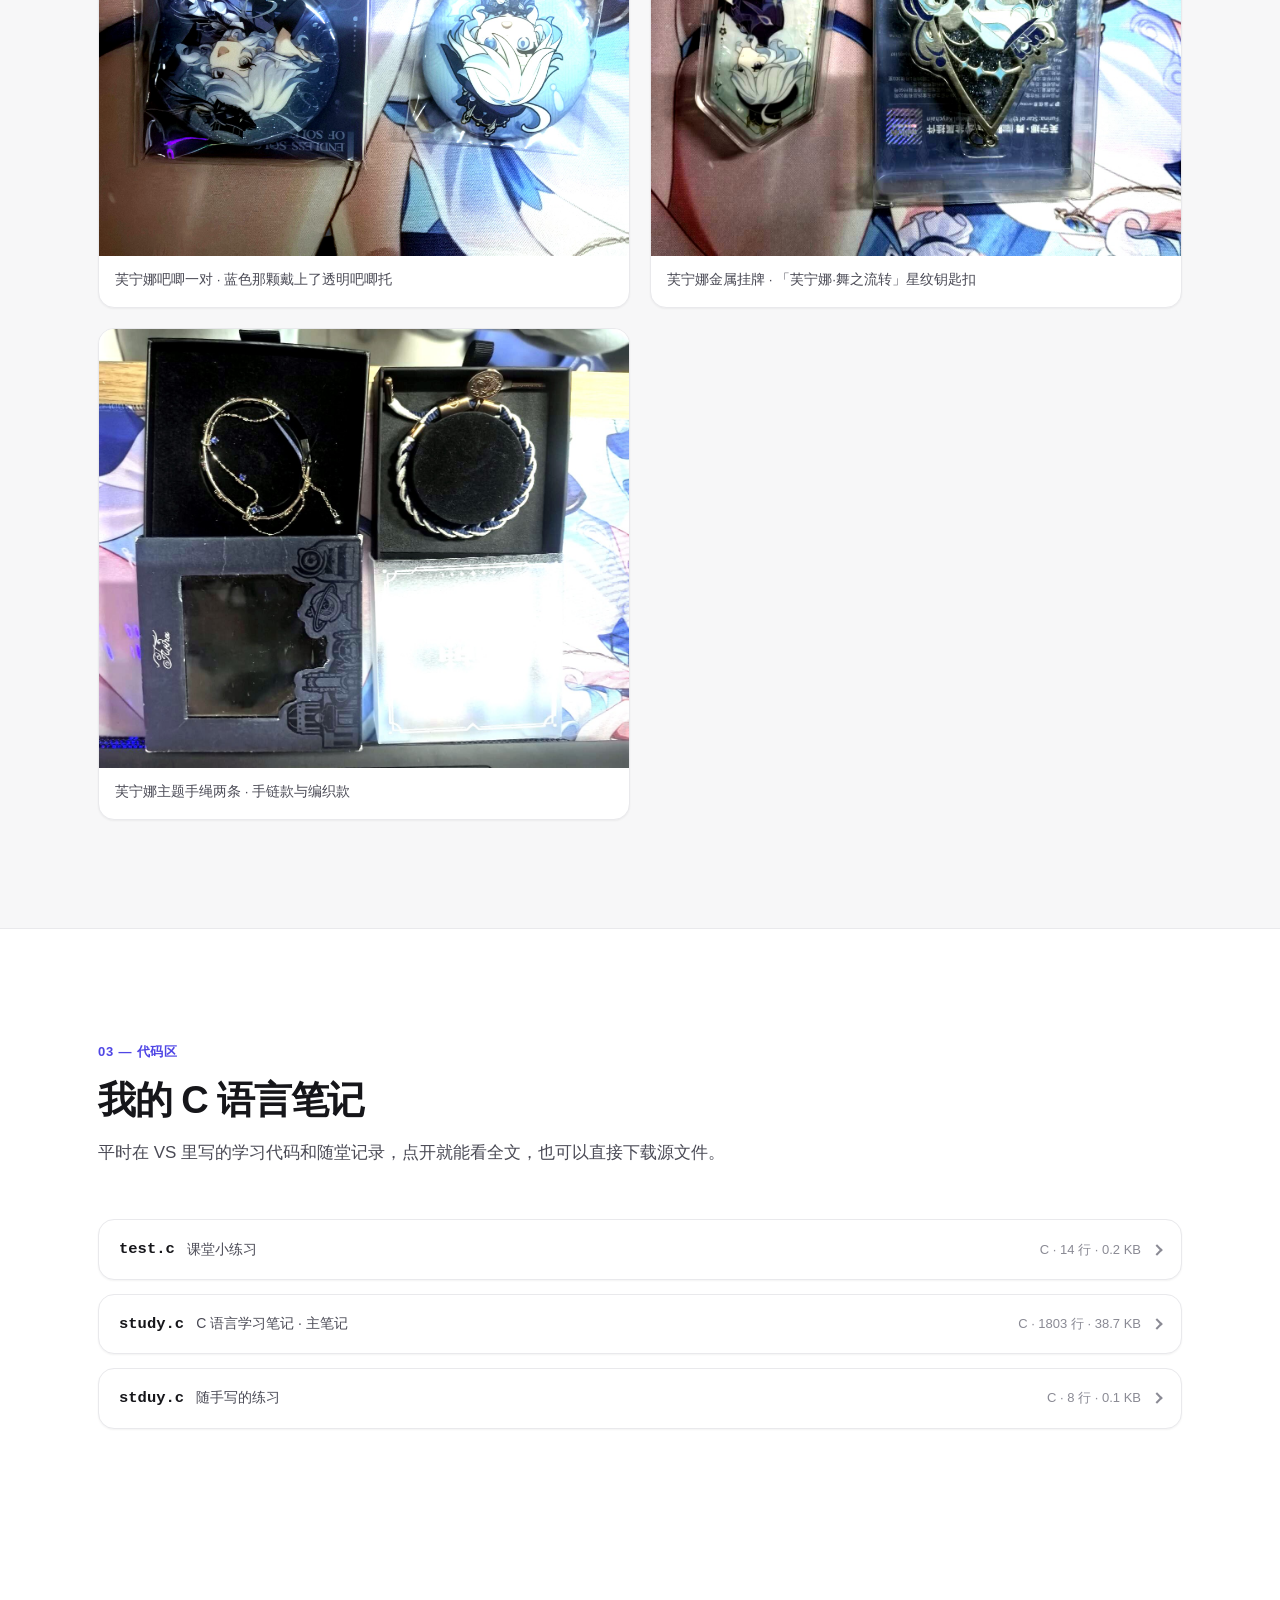
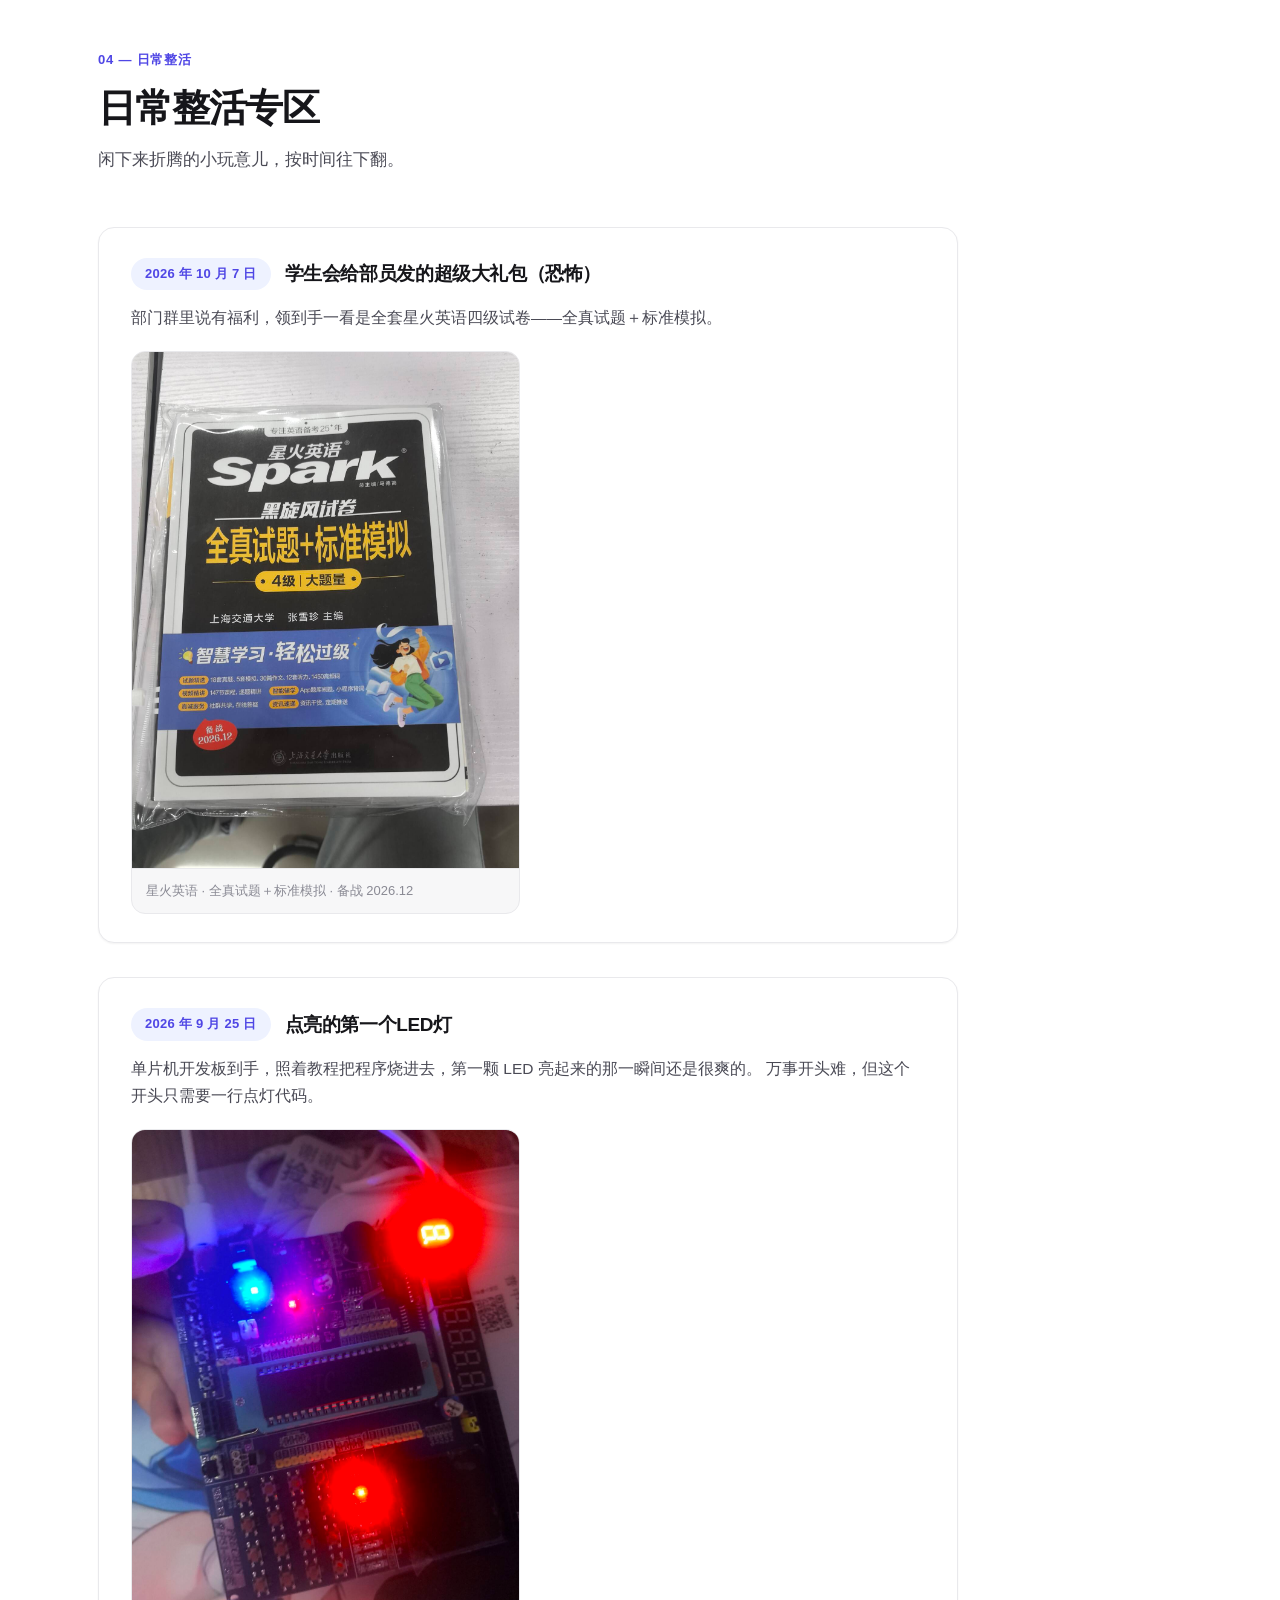
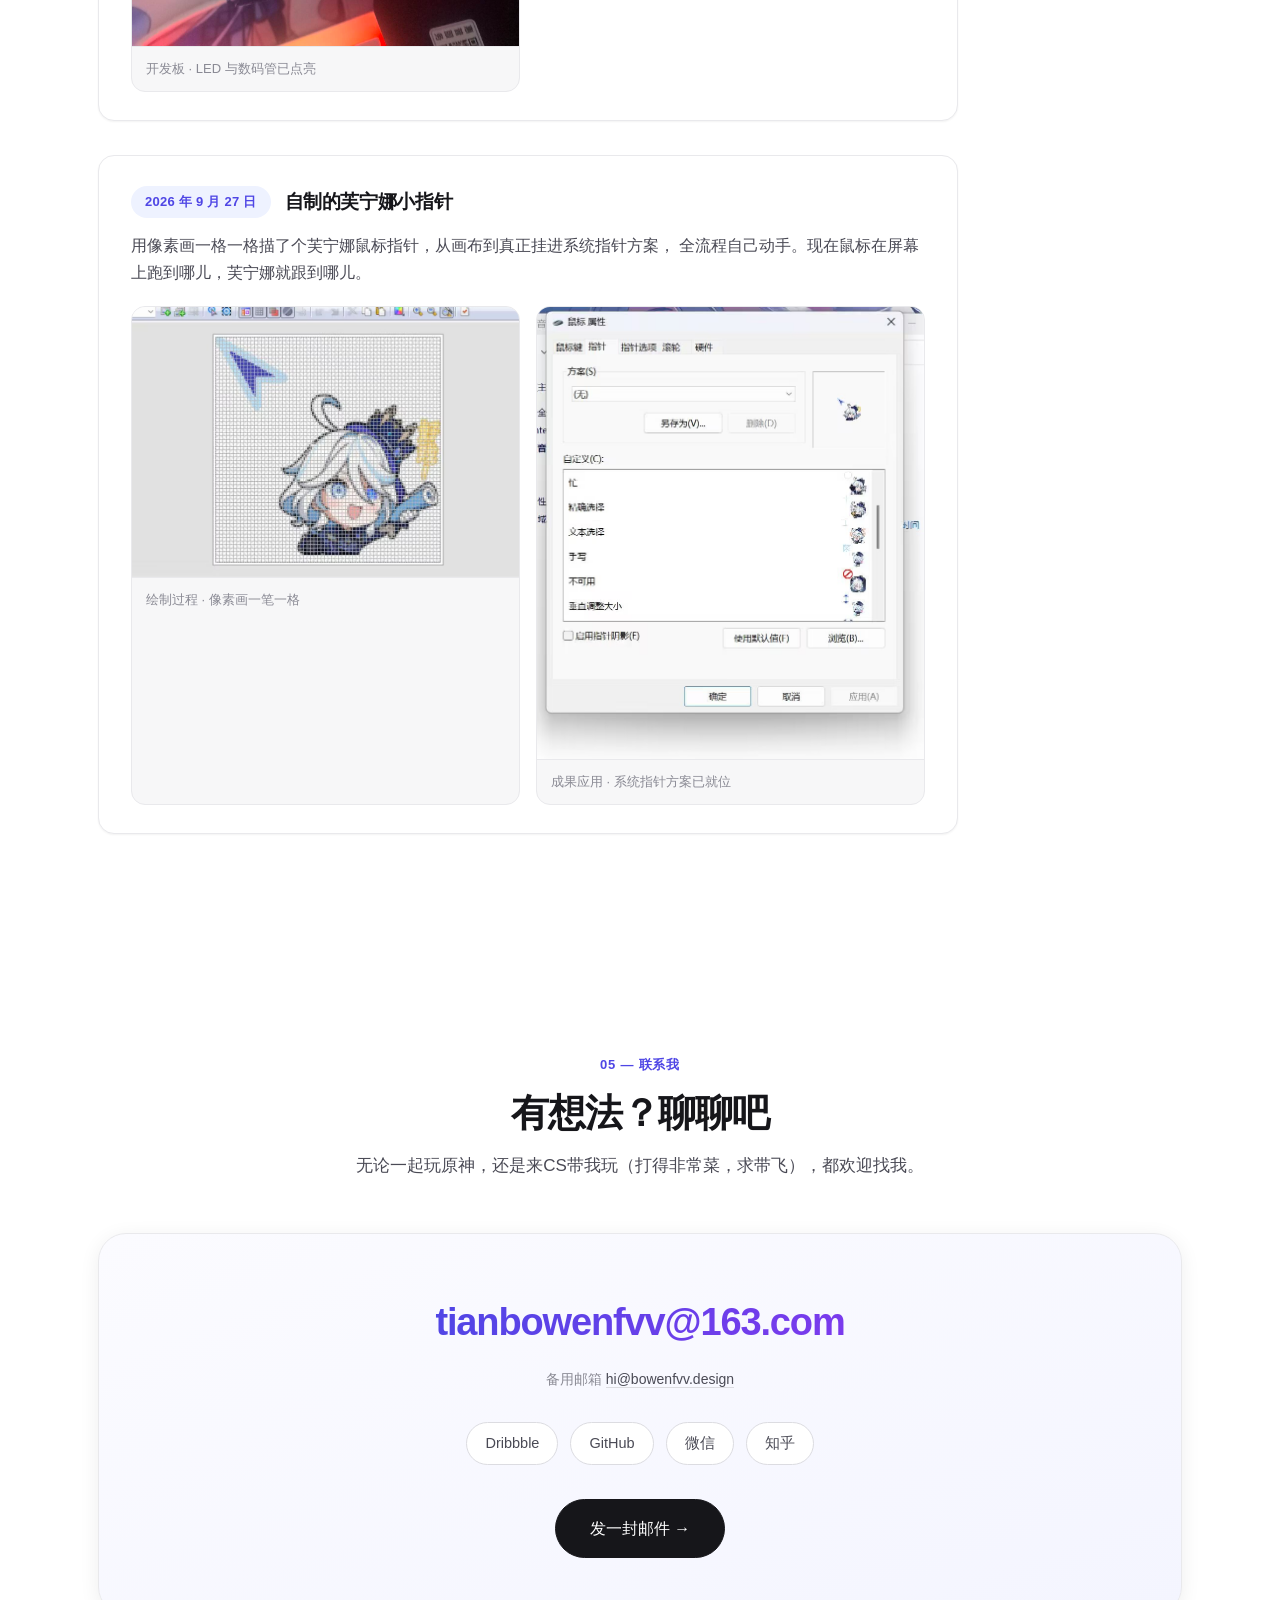
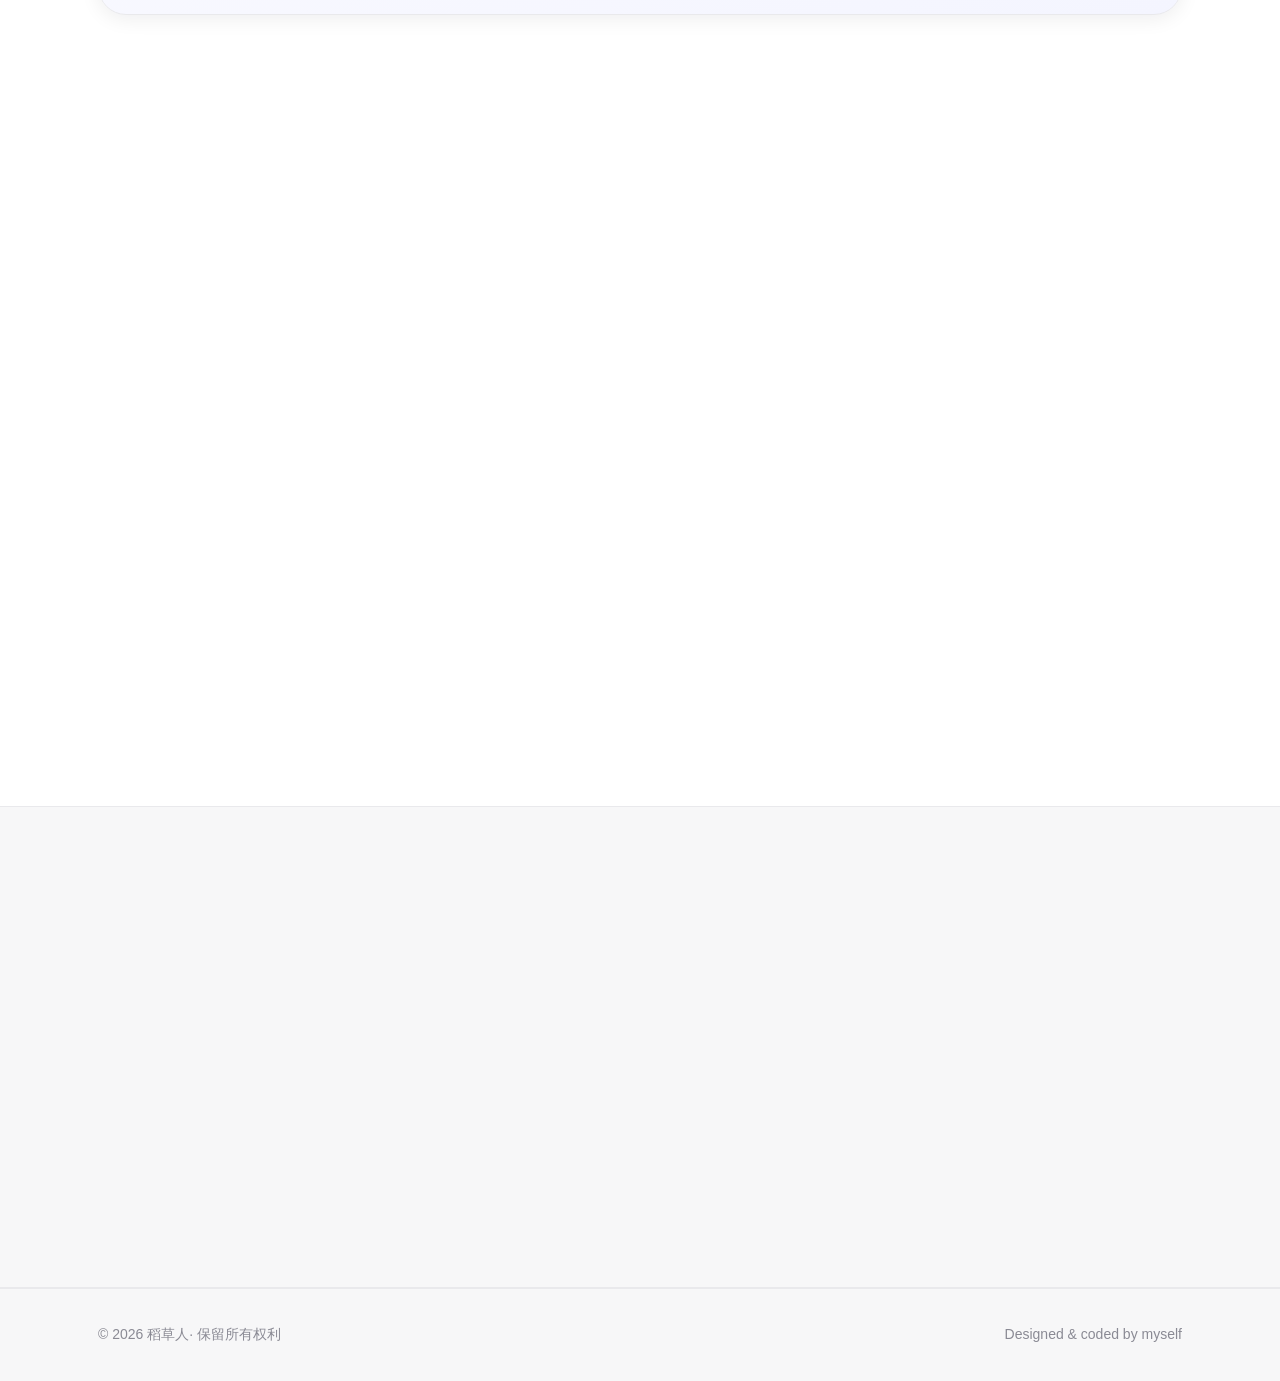
==== commit 5f689032: "feat: 添加背景音乐《涓流轻缓 Clement Rillet》，可循环播放/关闭" ====
--- a/index.html
+++ b/index.html
@@ -1,60 +1,60 @@
 <!DOCTYPE html>
-<html lang="zh-CN" data-page-node-id="s45VavMLA5ifeiYbCBq6N8"><head data-page-node-id="TL8rYYbFDC5zYFW1LF6cVj">
-<meta charset="UTF-8" data-page-node-id="tYNnEC3LHvQaukiRuxNNeJ">
-<meta name="viewport" content="width=device-width, initial-scale=1.0" data-page-node-id="CmV201A1NqEIteBC3tvCWm">
+<html lang="zh-CN"><head>
+<meta charset="UTF-8">
+<meta name="viewport" content="width=device-width, initial-scale=1.0">
 <title>芙宁娜 · 原神爱好者</title>
-<meta name="description" content="田博文FVV 的个人主页：芙宁娜厨子、原神爱好者，偶尔写代码，经常看番。" data-page-node-id="fNsSTm6PzECiVzsMzUhST1">
-<link rel="stylesheet" href="styles.css" data-page-node-id="Yjwvqjh1n6JBDWAeGJTWbO">
+<meta name="description" content="田博文FVV 的个人主页：芙宁娜厨子、原神爱好者，偶尔写代码，经常看番。">
+<link rel="stylesheet" href="styles.css">
 <style id="__dm_no_drag_style__">* { -webkit-user-drag: none !important; }</style><style id="__dm_bindable_badge_style__">[data-sp-bindable="database"]{outline:1px dashed #0088ff;outline-offset:2px;border-radius:4px;}[data-sp-bindable="database"] *{pointer-events:none !important;transition:none !important;animation:none !important;}[data-sp-bindable="database"]{transition:none !important;animation:none !important;}</style></head>
-<body data-page-node-id="oGJEFygQVHKEFBPmvE715C" style="position: relative;">
+<body style="position: relative;">
 
 <!-- ============ 导航 ============ -->
-<header class="nav" id="nav" data-page-node-id="c0CBGmzjmbNTB8IpQCOwJk">
-  <div class="wrap nav-inner" data-page-node-id="6FX4BkG0XeaLTDuAZ06l5d">
-    <a href="#home" class="brand" data-page-node-id="iAhN1x5rWGPgiFUDfeW72x">
-      <span class="brand-dot" data-page-node-id="A5FuEumiYX1LPdcHPB6cCZ"></span>
-      <span data-page-node-id="8GFuGWj9MDPWu5A7PLP4Wh">芙宁娜</span>
+<header class="nav" id="nav">
+  <div class="wrap nav-inner">
+    <a href="#home" class="brand">
+      <span class="brand-dot"></span>
+      <span>芙宁娜</span>
     </a>
 
-    <nav class="nav-links" id="navLinks" data-page-node-id="HuIFd5sZPmRatgD6KtnmRY">
-      <a href="#about" data-page-node-id="h3M4DM864sNI0nHXKzbX7c">关于</a>
-      <a href="#genshin" data-page-node-id="4j64Z4ayXJVxBoFx09YymZ">原神专区</a>
+    <nav class="nav-links" id="navLinks">
+      <a href="#about">关于</a>
+      <a href="#genshin">原神专区</a>
       <a href="#code">代码区</a>
       <a href="#fun">整活日常</a>
       <a href="#friends">友链</a>
-      <a href="#guestbook" data-page-node-id="CFcwwIvEfqh4ty7joVFjBC">互动专区</a>
-      <a href="#contact" class="btn btn-sm" data-page-node-id="dtdYxJ0iJ0mA5qXleOEWhW">联系我</a>
+      <a href="#guestbook">互动专区</a>
+      <a href="#contact" class="btn btn-sm">联系我</a>
     </nav>
 
-    <button class="burger" id="burger" aria-label="菜单" aria-expanded="false" data-page-node-id="FWgi4TabtVkIl97TCWbzfF">
-      <span data-page-node-id="3ubEiSDd5AAyLPHob0W2Wt"></span><span data-page-node-id="1eH7aHCFuOO1rtc5dTCk2Y"></span><span data-page-node-id="jvJMzVOFSDURIY4ZDvmuE8"></span>
+    <button class="burger" id="burger" aria-label="菜单" aria-expanded="false">
+      <span></span><span></span><span></span>
     </button>
   </div>
 </header>
 
-<main data-page-node-id="CEFKZYcCvhmh9MjnzG2Uvj">
+<main>
 
   <!-- ============ Hero ============ -->
-  <section class="hero" id="home" data-page-node-id="63Pim1Lj2DPglKyaeL4g27">
-    <div class="wrap hero-inner" data-page-node-id="lhVC4SJdIvmSVKQ8ykOIBB">
-      <div class="hero-text reveal" data-page-node-id="7HSZSkKS88mBEXN3Ggjicg">
-        <span class="pill" data-page-node-id="JYorALKpFAYk3OUzXmwIFY"><i class="pulse" data-page-node-id="7SOdiYJrucTm7VUZtWgoVN"></i> 目前可接洽新项目</span>
-        <h1 data-page-node-id="cIshh6uByY6enUjRBDgS1L" style="">
-          你好，我是稻草人，<br data-page-node-id="qzKQGWpSqZvtfTkWyc6Awp">
-          <em data-page-node-id="GNH1RuvkbQRD8xjsRUnwvI">芙宁娜厨子</em>
+  <section class="hero" id="home">
+    <div class="wrap hero-inner">
+      <div class="hero-text reveal">
+        <span class="pill"><i class="pulse"></i> 目前可接洽新项目</span>
+        <h1 style="">
+          你好，我是稻草人，<br>
+          <em>芙宁娜厨子</em>
         </h1>
-        <div class="hero-meta" data-page-node-id="3MLftHo9NCOyObcqvELerF">
-          <span data-page-node-id="TFhg7bXwzbfnr0Yfrj6rYt">📍 安徽六安</span>
-          <span data-page-node-id="vy5aSf5x39f4A3J3OYtsxY">✉️ tianbowenfvv@163.com</span>
+        <div class="hero-meta">
+          <span>📍 安徽六安</span>
+          <span>✉️ tianbowenfvv@163.com</span>
         </div>
       </div>
 
       <!-- 头像：图片在 images/avatar.jpg，想换就替换这个文件或改 src -->
-      <div class="hero-visual reveal" data-page-node-id="ZyRRzmG6PbYKPbru3YGeII">
-        <div class="visual-card" data-page-node-id="KiDCayKfIAZLMz4HcoRw26">
-          <img class="avatar-art" src="images/avatar.jpg" alt="芙宁娜 Q 版头像" data-page-node-id="EgdY8X5xlHvvzv8kDEK9oY">
+      <div class="hero-visual reveal">
+        <div class="visual-card">
+          <img class="avatar-art" src="images/avatar.jpg" alt="芙宁娜 Q 版头像">
         </div>
-        <div class="visual-shadow" data-page-node-id="lnemn2SoXfX0Smf7DouEw8"></div>
+        <div class="visual-shadow"></div>
       </div>
     </div>
 
@@ -72,107 +72,107 @@
       </nav>
     </div>
 
-    <div class="wrap scroll-hint" data-page-node-id="wfZbOM60vVbYJ4J0x1PnGZ">
-      <span data-page-node-id="Ux2Lhulk1XfxZLbqBfCGnB">向下滚动</span>
-      <i data-page-node-id="p12YqRSkAARaUDumSMSkvs"></i>
+    <div class="wrap scroll-hint">
+      <span>向下滚动</span>
+      <i></i>
     </div>
   </section>
 
   <!-- ============ 关于 ============ -->
-  <section class="section" id="about" data-page-node-id="KihI1oQzcDkVbX8pPi0mDn">
-    <div class="wrap" data-page-node-id="DYzD3ilgUDrTfbJ7FHXBMb">
-      <div class="sec-head reveal" data-page-node-id="eWtgbojtibvUmu2Tv1jIYF">
-        <span class="eyebrow" data-page-node-id="4sfmU5sJb2SJ5RnDQxYFiQ">01 — 关于我</span>
-        <h2 data-page-node-id="DLWLMyCHHNcAvGPhiFn1ot">一个二次元宅子的自我介绍</h2>
+  <section class="section" id="about">
+    <div class="wrap">
+      <div class="sec-head reveal">
+        <span class="eyebrow">01 — 关于我</span>
+        <h2>一个二次元宅子的自我介绍</h2>
       </div>
 
-      <div class="about-grid" data-page-node-id="J2iVnnSNXMw7rtlNQnTOSh">
-        <div class="about-copy reveal" data-page-node-id="NnDW9pfZTWp5GgWbaPjtU3">
-          <p data-page-node-id="KwOZ9lxkSu7f71NbUtuSzg" style="white-space: pre-wrap;">白天写代码，晚上泡提瓦特——我是稻草人，一个标准配置的二次元宅子。 白天经常被代码折磨得怀疑人生，一个 bug 能卡到凌晨；但只要芙宁娜的立绘亮起来、 追的新番更新一集，人又能原地复活。原神是我玩得最久的游戏， 枫丹的水下世界能让我什么都不干逛上一整晚，截图文件夹里大半都是她。 番剧方面口味很杂，热血、日常、治愈都吃得下，遇到喜欢的角色还会回头去补原作。 所以我的日常大概是这样的：IDE 开着，原神挂着，耳机里放着番剧 OP， 三件事同时进行，哪一件都不肯落下。
+      <div class="about-grid">
+        <div class="about-copy reveal">
+          <p style="white-space: pre-wrap;">白天写代码，晚上泡提瓦特——我是稻草人，一个标准配置的二次元宅子。 白天经常被代码折磨得怀疑人生，一个 bug 能卡到凌晨；但只要芙宁娜的立绘亮起来、 追的新番更新一集，人又能原地复活。原神是我玩得最久的游戏， 枫丹的水下世界能让我什么都不干逛上一整晚，截图文件夹里大半都是她。 番剧方面口味很杂，热血、日常、治愈都吃得下，遇到喜欢的角色还会回头去补原作。 所以我的日常大概是这样的：IDE 开着，原神挂着，耳机里放着番剧 OP， 三件事同时进行，哪一件都不肯落下。
 steam好友代码：671427056</p>
         </div>
       </div>
 
       <!-- 爱好：想增删就复制/删除 .hobby-item 这一行 -->
-      <div class="hobby reveal" data-page-node-id="vCXqEOOx5sBCqixRxfKV0R">
-        <span class="hobby-label" data-page-node-id="9MJv8r6XsJMEbQLICvE9kc">业余爱好</span>
-        <div class="hobby-items" data-page-node-id="UPatSGHZWSiW7pSx1EvUea">
-          <span class="hobby-item" data-page-node-id="yg4UyUkIZ1PJDGVDtw3JZG">原神</span>
-          <span class="hobby-item" data-page-node-id="t9ss53Luln0g0h8FlvjRKK">CS2</span>
-          <span class="hobby-item" data-page-node-id="E0XyUvBdub54pOsyDKIKAG">芙宁娜</span>
+      <div class="hobby reveal">
+        <span class="hobby-label">业余爱好</span>
+        <div class="hobby-items">
+          <span class="hobby-item">原神</span>
+          <span class="hobby-item">CS2</span>
+          <span class="hobby-item">芙宁娜</span>
         </div>
       </div>
     </div>
   </section>
 
   <!-- ============ 原神专区 ============ -->
-  <section class="section section-soft" id="genshin" data-page-node-id="B0yQ6RSh2uAXrbD6dmreiD">
-    <div class="wrap" data-page-node-id="cgkeDyc5VUy0CqitzsNBGO">
-      <div class="sec-head reveal" data-page-node-id="xgyCHBd4LZXGYFowhHdKpD">
-        <span class="eyebrow" data-page-node-id="oSJ8JL3zNykPQsAXTTDBsi">02 — 原神专区</span>
-        <h2 data-page-node-id="Vr4G7uB5HbFhaU9W96ieIT" style="white-space: pre-wrap;">学习之外的提瓦特
+  <section class="section section-soft" id="genshin">
+    <div class="wrap">
+      <div class="sec-head reveal">
+        <span class="eyebrow">02 — 原神专区</span>
+        <h2 style="white-space: pre-wrap;">学习之外的提瓦特
 原神UID：286858701</h2>
-        <p class="sec-sub" data-page-node-id="yoFHz9pZZyZxf27eUwSRVW">从蒙德一路走到枫丹，每个版本的剧情我都认真看完了。</p>
+        <p class="sec-sub">从蒙德一路走到枫丹，每个版本的剧情我都认真看完了。</p>
       </div>
 
-      <div class="gs-intro reveal" data-page-node-id="xBNjR0oqUCvpDn8BaXVclU">
-        <p data-page-node-id="aQrKZnrQDWFcqk4Us2nBBp">
+      <div class="gs-intro reveal">
+        <p>
           开始玩原神，最初是因为美术和音乐——枫丹水下世界的通透感、欧庇克莱歌剧院的光影，
           每一帧都值得截图存下来。后来越玩越觉得，它在剧情编排和情绪铺垫上确实有一套。
         </p>
-        <p data-page-node-id="eJOg5PDifcrdtUTMNnsrOD" style="">
+        <p style="">
           芙宁娜是我最喜欢的角色。——
           这个在舞台上演了五百年、把孤独藏进夸张台词里的神，大概是我在游戏里见过写得最好的角色之一。
         </p>
       </div>
 
-      <div class="gs-meta reveal" data-page-node-id="AUQBd6NwKaMYKSlAriXBCC">
-        <div class="gs-meta-item" data-page-node-id="wuVZAt4vcwGF1QJst7QSVN"><strong data-page-node-id="RDMCfZ1uCocVSbIMOND0gy">最爱角色</strong><span data-page-node-id="4TIc8lgYIcZAVhVgPZ3giG">芙宁娜</span></div>
-        <div class="gs-meta-item" data-page-node-id="1eyzNtW8hmCn9lFuB9jCn2"><strong data-page-node-id="Sp9ZtPtsrwbjoFeLU2fH6f">常驻地区</strong><span data-page-node-id="CPhEtMrrJxFJDWPFW49w15">枫丹</span></div>
-        <div class="gs-meta-item" data-page-node-id="DCeKJ4t5WvIf8fka0jO224"><strong data-page-node-id="XtGaQLkFfor8cAExkY6Tjz">不开原神的时候</strong><span data-page-node-id="9l7p1ipXMMis0ZsIe1XoEL">在 CS2 打竞技</span></div>
+      <div class="gs-meta reveal">
+        <div class="gs-meta-item"><strong>最爱角色</strong><span>芙宁娜</span></div>
+        <div class="gs-meta-item"><strong>常驻地区</strong><span>枫丹</span></div>
+        <div class="gs-meta-item"><strong>不开原神的时候</strong><span>在 CS2 打竞技</span></div>
       </div>
 
       <!-- ===== 芙宁娜模块：换成真实图片时，把 .furina-img 换成一个 <img class="furina-img" src="images/xxx.jpg"> ===== -->
-      <div class="furina reveal" data-page-node-id="XIS8WAbbq9LK3t5ykf4zow">
-        <div class="furina-head" data-page-node-id="3YcAGSYHhpXl9OFrJ6ixFn">
-          <h3 data-page-node-id="c2mnsYlEa2njkd8abmmkBz">芙宁娜</h3>
-          <p data-page-node-id="UYIW4mWSS2ivPTMiB7HnF4">关于她的东西，我基本都收着——图、截图，还有柜子上那点周边。</p>
+      <div class="furina reveal">
+        <div class="furina-head">
+          <h3>芙宁娜</h3>
+          <p>关于她的东西，我基本都收着——图、截图，还有柜子上那点周边。</p>
         </div>
 
-        <div class="furina-block" data-page-node-id="jD3m7O5hiJMu4OYv2mhJLZ">
-          <h4 class="furina-title" data-page-node-id="WmPDbzhAT55eMrJBIG1Zwc">芙宁娜美图</h4>
-          <div class="furina-grid f-art-grid" data-page-node-id="d2veeQJ9u1T6asmvvGds6j">
-            <figure class="furina-card" data-page-node-id="pDZ8woal0bQ6jmiueTn7aK"><img class="furina-img" src="images/furina-1.jpg" alt="芙宁娜美图 · 水下" loading="lazy" data-page-node-id="g6TZ519cXjV4CmnkO5eCzw"></figure>
-            <figure class="furina-card" data-page-node-id="HxNNcfO0gMxSKgfD5w0cYd"><img class="furina-img" src="images/furina-2.jpg" alt="芙宁娜美图 · 黄昏" loading="lazy" data-page-node-id="AwfrwBnZcsfJsO8NJlyGNF"></figure>
-            <figure class="furina-card" data-page-node-id="ceuSBqANV3HwkAqZtaAw5G"><img class="furina-img" src="images/furina-3.jpg" alt="芙宁娜美图 · 水中" loading="lazy" data-page-node-id="msSewFHCnfzCClAjDA5Bwo"></figure>
-            <figure class="furina-card" data-page-node-id="choIyMcQHABjpXbYVA2GDQ"><img class="furina-img" src="images/furina-4.jpg" alt="芙宁娜美图 · 剧场" loading="lazy" data-page-node-id="cFcOTlEHYzd5bLjfZ4BMdZ"></figure>
+        <div class="furina-block">
+          <h4 class="furina-title">芙宁娜美图</h4>
+          <div class="furina-grid f-art-grid">
+            <figure class="furina-card"><img class="furina-img" src="images/furina-1.jpg" alt="芙宁娜美图 · 水下" loading="lazy"></figure>
+            <figure class="furina-card"><img class="furina-img" src="images/furina-2.jpg" alt="芙宁娜美图 · 黄昏" loading="lazy"></figure>
+            <figure class="furina-card"><img class="furina-img" src="images/furina-3.jpg" alt="芙宁娜美图 · 水中" loading="lazy"></figure>
+            <figure class="furina-card"><img class="furina-img" src="images/furina-4.jpg" alt="芙宁娜美图 · 剧场" loading="lazy"></figure>
           </div>
         </div>
 
-        <div class="furina-block" data-page-node-id="Yfx2Wn3jQWg5da7fcUwH2J">
-          <h4 class="furina-title" data-page-node-id="KinqzcJ49iCFFwZPWUytmx">芙宁娜的截图</h4>
-          <div class="furina-grid" data-page-node-id="v1gI5pdjFlFeQy7DJmouGS">
-            <figure class="furina-card" data-page-node-id="vdBPFhR72YypWVzchTgwaU"><img class="furina-img" src="images/shot-1.jpg" alt="游戏截图 · 与阿蕾奇诺同框" loading="lazy" data-page-node-id="NQlWGOnRsjGZyuve8t53k9"></figure>
-            <figure class="furina-card" data-page-node-id="WQI1uXHpFV2PHOKuiIItx4"><img class="furina-img" src="images/shot-2.jpg" alt="游戏截图 · 歌剧院" loading="lazy" data-page-node-id="UmgQzvYTdbczGDevVf5OG4"></figure>
-            <figure class="furina-card" data-page-node-id="IGgW24s1qQKcJ3kygmdYEw"><img class="furina-img" src="images/shot-3.jpg" alt="游戏截图 · 书房" loading="lazy" data-page-node-id="H3FjN92xHun7ysegxwHBPB"></figure>
-            <figure class="furina-card" data-page-node-id="ZCXhE2Fs9rFBwCLnEapJ78"><img class="furina-img" src="images/shot-4.jpg" alt="游戏截图 · 抬头" loading="lazy" data-page-node-id="JvWlXpR6cwK0vJb5toWcxX"></figure>
-            <figure class="furina-card" data-page-node-id="NwfKkQmD9F9b7REYlht56l"><img class="furina-img" src="images/shot-5.jpg" alt="游戏截图 · 特写" loading="lazy" data-page-node-id="MjkTIK5gG5WfFT79lP5cW1"></figure>
-            <figure class="furina-card" data-page-node-id="MnyQBgdoIjD6nQLBw96QtB"><img class="furina-img" src="images/shot-6.jpg" alt="游戏截图 · 伸手指" loading="lazy" data-page-node-id="NALJwnADvwwZsa7HqYTHJl"></figure>
-            <figure class="furina-card" data-page-node-id="gFWVXaUggUXx0oXplBnn6K"><img class="furina-img" src="images/shot-7.jpg" alt="游戏截图 · 正面" loading="lazy" data-page-node-id="ff8kvf5gI3jD4NnfIFrQTa"></figure>
-            <figure class="furina-card" data-page-node-id="sGUICzjWR5bPsSPgdudPvH"><img class="furina-img" src="images/shot-8.jpg" alt="游戏截图 · 半身" loading="lazy" data-page-node-id="dEMbB8c3iEGTPELGWG7SgV"></figure>
+        <div class="furina-block">
+          <h4 class="furina-title">芙宁娜的截图</h4>
+          <div class="furina-grid">
+            <figure class="furina-card"><img class="furina-img" src="images/shot-1.jpg" alt="游戏截图 · 与阿蕾奇诺同框" loading="lazy"></figure>
+            <figure class="furina-card"><img class="furina-img" src="images/shot-2.jpg" alt="游戏截图 · 歌剧院" loading="lazy"></figure>
+            <figure class="furina-card"><img class="furina-img" src="images/shot-3.jpg" alt="游戏截图 · 书房" loading="lazy"></figure>
+            <figure class="furina-card"><img class="furina-img" src="images/shot-4.jpg" alt="游戏截图 · 抬头" loading="lazy"></figure>
+            <figure class="furina-card"><img class="furina-img" src="images/shot-5.jpg" alt="游戏截图 · 特写" loading="lazy"></figure>
+            <figure class="furina-card"><img class="furina-img" src="images/shot-6.jpg" alt="游戏截图 · 伸手指" loading="lazy"></figure>
+            <figure class="furina-card"><img class="furina-img" src="images/shot-7.jpg" alt="游戏截图 · 正面" loading="lazy"></figure>
+            <figure class="furina-card"><img class="furina-img" src="images/shot-8.jpg" alt="游戏截图 · 半身" loading="lazy"></figure>
           </div>
         </div>
 
-        <div class="furina-block" data-page-node-id="BPBDRNQuZ2vFl1wsfhzMPF">
-          <h4 class="furina-title" data-page-node-id="OsvIvWgiCDmmZgh7rq8f3u">芙宁娜的周边</h4>
-          <div class="furina-grid f-goods-grid" data-page-node-id="jqOXO9wgZGPsoYw3LVpPLc">
-            <figure class="furina-card" data-page-node-id="uDIaIPLdIhxjT5YZwybi3r">
-              <img class="furina-img" src="images/goods-1.jpg" alt="「不休独舞」礼盒开盒" loading="lazy" data-page-node-id="ahfGkZE5QFvnhEHZMNR0WL">
-              <figcaption data-page-node-id="JR5tDQv0Si43UpBoyFO95A">「不休独舞」礼盒开盒：充电仓、Q 版摆件、徽章都在</figcaption>
+        <div class="furina-block">
+          <h4 class="furina-title">芙宁娜的周边</h4>
+          <div class="furina-grid f-goods-grid">
+            <figure class="furina-card">
+              <img class="furina-img" src="images/goods-1.jpg" alt="「不休独舞」礼盒开盒" loading="lazy">
+              <figcaption>「不休独舞」礼盒开盒：充电仓、Q 版摆件、徽章都在</figcaption>
             </figure>
-            <figure class="furina-card" data-page-node-id="ZEyVPCkeHoan3vrgWF974E">
-              <img class="furina-img" src="images/goods-2.jpg" alt="芙宁娜·不休独舞 耳机礼盒" loading="lazy" data-page-node-id="m0QCOOGgpyLhxHfeN4p1Ua">
-              <figcaption data-page-node-id="7qIuJy7iDl15Fg0Qa7B4cb">芙宁娜·不休独舞 无线蓝牙耳机套装礼盒</figcaption>
+            <figure class="furina-card">
+              <img class="furina-img" src="images/goods-2.jpg" alt="芙宁娜·不休独舞 耳机礼盒" loading="lazy">
+              <figcaption>芙宁娜·不休独舞 无线蓝牙耳机套装礼盒</figcaption>
             </figure>
             <figure class="furina-card">
               <img class="furina-img" src="images/goods-3.jpg" alt="吧唧与吧唧托" loading="lazy">
@@ -216,7 +216,7 @@
               <span class="code-path">C:/Users/33362/WorkBuddy/2026-10-05-17-25-28/portfolio-site/notes/test.c</span>
               <span class="code-actions">
                 <button class="copy-btn" type="button" data-target="code-test-c">复制代码</button>
-                <a class="dl-btn" href="notes/test.c" download>下载 .c</a>
+                <a class="dl-btn" href="notes/test.c" download="">下载 .c</a>
               </span>
             </div>
             <pre class="code-block"><code id="code-test-c"><span class="c-pre">#include &lt;stdio.h&gt;</span>
@@ -230,7 +230,7 @@
 {
 	<span class="c-kw">int</span> tbw = <span class="c-num">0</span>;
 	tbw = fun() - fun() * fun();
-	<span class="c-fn">printf</span>(<span class="c-str">&quot;%d\n&quot;</span>, tbw);
+	<span class="c-fn">printf</span>(<span class="c-str">"%d\n"</span>, tbw);
 	<span class="c-kw">return</span> <span class="c-num">0</span>;
 }</code></pre>
           </div>
@@ -247,7 +247,7 @@
               <span class="code-path">C:/Users/33362/WorkBuddy/2026-10-05-17-25-28/portfolio-site/notes/study.c</span>
               <span class="code-actions">
                 <button class="copy-btn" type="button" data-target="code-study-c">复制代码</button>
-                <a class="dl-btn" href="notes/study.c" download>下载 .c</a>
+                <a class="dl-btn" href="notes/study.c" download="">下载 .c</a>
               </span>
             </div>
             <pre class="code-block"><code id="code-study-c"><span class="c-pre">#include&lt;stdio.h&gt;</span>
@@ -264,10 +264,10 @@
 <span class="c-cmt">////int main()</span>
 <span class="c-cmt">////{</span>
 <span class="c-cmt">////	srand((unsigned int)time(NULL));</span>
-<span class="c-cmt">////	printf(&quot;%d\n&quot;, rand());</span>
-<span class="c-cmt">////	printf(&quot;%d\n&quot;, rand());</span>
-<span class="c-cmt">////	printf(&quot;%d\n&quot;, rand());</span>
-<span class="c-cmt">////	printf(&quot;%d\n&quot;, rand());</span>
+<span class="c-cmt">////	printf("%d\n", rand());</span>
+<span class="c-cmt">////	printf("%d\n", rand());</span>
+<span class="c-cmt">////	printf("%d\n", rand());</span>
+<span class="c-cmt">////	printf("%d\n", rand());</span>
 <span class="c-cmt">////	return 0;</span>
 <span class="c-cmt">////}</span>
 <span class="c-cmt">////time函数会返回当前的日历时间，是1970年1月1日0分0秒到现在时间的差值，单位是秒</span>
@@ -281,125 +281,125 @@
 <span class="c-cmt">////int main()</span>
 <span class="c-cmt">////{</span>
 <span class="c-cmt">////	int age = 0;</span>
-<span class="c-cmt">////	printf(&quot;your age  &quot;);</span>
-<span class="c-cmt">////	scanf_s(&quot;%d&quot;, &amp;age);</span>
+<span class="c-cmt">////	printf("your age  ");</span>
+<span class="c-cmt">////	scanf_s("%d", &amp;age);</span>
 <span class="c-cmt">////	if (age &lt;= 18)</span>
-<span class="c-cmt">////		printf(&quot;shao nain&quot;);</span>
+<span class="c-cmt">////		printf("shao nain");</span>
 <span class="c-cmt">////	else if (age &lt;= 44)</span>
-<span class="c-cmt">////		printf(&quot;qing nian&quot;);</span>
+<span class="c-cmt">////		printf("qing nian");</span>
 <span class="c-cmt">////	else if (age &lt;= 59)</span>
-<span class="c-cmt">////		printf(&quot;zhong lao nian&quot;);</span>
+<span class="c-cmt">////		printf("zhong lao nian");</span>
 <span class="c-cmt">////	else if (age &lt;= 89)</span>
-<span class="c-cmt">////		printf(&quot;lao nian&quot;);</span>
+<span class="c-cmt">////		printf("lao nian");</span>
 <span class="c-cmt">////	else</span>
-<span class="c-cmt">////		printf(&quot;lao shou xing&quot;);</span>
+<span class="c-cmt">////		printf("lao shou xing");</span>
 <span class="c-cmt">//	</span>
-<span class="c-cmt">//	/*printf(&quot;%zu\n&quot;, sizeof(_Bool));</span>
-<span class="c-cmt">//	printf(&quot;%zu\n&quot;, sizeof(char));</span>
-<span class="c-cmt">//	printf(&quot;%zu\n&quot;, sizeof(short));</span>
-<span class="c-cmt">//	printf(&quot;%zu\n&quot;, sizeof(int));</span>
-<span class="c-cmt">//	printf(&quot;%zu\n&quot;, sizeof(long));</span>
-<span class="c-cmt">//	printf(&quot;%zu\n&quot;, sizeof(long long));</span>
-<span class="c-cmt">//	printf(&quot;%zu\n&quot;, sizeof(float));</span>
-<span class="c-cmt">//	printf(&quot;%zu\n&quot;, sizeof(double));</span>
-<span class="c-cmt">//	printf(&quot;%zu\n&quot;, sizeof(long double)*/</span>
+<span class="c-cmt">//	/*printf("%zu\n", sizeof(_Bool));</span>
+<span class="c-cmt">//	printf("%zu\n", sizeof(char));</span>
+<span class="c-cmt">//	printf("%zu\n", sizeof(short));</span>
+<span class="c-cmt">//	printf("%zu\n", sizeof(int));</span>
+<span class="c-cmt">//	printf("%zu\n", sizeof(long));</span>
+<span class="c-cmt">//	printf("%zu\n", sizeof(long long));</span>
+<span class="c-cmt">//	printf("%zu\n", sizeof(float));</span>
+<span class="c-cmt">//	printf("%zu\n", sizeof(double));</span>
+<span class="c-cmt">//	printf("%zu\n", sizeof(long double)*/</span>
 <span class="c-cmt">//	/*int tbw = 1;</span>
 <span class="c-cmt">//	tbw = tbw + 13;</span>
-<span class="c-cmt">//	printf(&quot;%d\n&quot;, tbw);*/</span>
+<span class="c-cmt">//	printf("%d\n", tbw);*/</span>
 <span class="c-cmt">//	//int a = 10;</span>
 <span class="c-cmt">//	//int b = a++;//后置++先加1，在使用</span>
-<span class="c-cmt">//	//printf(&quot;a=%d\n&quot;, a);</span>
-<span class="c-cmt">//	//printf(&quot;b=%d\n&quot;, b);</span>
+<span class="c-cmt">//	//printf("a=%d\n", a);</span>
+<span class="c-cmt">//	//printf("b=%d\n", b);</span>
 <span class="c-cmt">//	//int a = 12;</span>
 <span class="c-cmt">//	//int b = ++a;//前置++，先使用，再加1</span>
-<span class="c-cmt">//	//printf(&quot;%d\n&quot;, a);</span>
-<span class="c-cmt">//	//printf(&quot;%d\n&quot;, b);</span>
+<span class="c-cmt">//	//printf("%d\n", a);</span>
+<span class="c-cmt">//	//printf("%d\n", b);</span>
 <span class="c-cmt">//	/*int a = 1;</span>
-<span class="c-cmt">//	printf(&quot;%d\n&quot;, (++a) + (++a) + (++a));*/</span>
-<span class="c-cmt">//	/*printf(&quot;there are %d tbw\n&quot;, 10);*/</span>
-<span class="c-cmt">//	/*printf(&quot;%s mei you ji ji\n&quot;, &quot;tianbowen&quot;);*/</span>
-<span class="c-cmt">//	//printf(&quot;%s doesn&#x27;t have %s\n&quot;, &quot;tianbowen&quot;,&quot;jiji&quot;);</span>
-<span class="c-cmt">//	//printf(&quot;%.1f\n&quot;, 5.148);</span>
-<span class="c-cmt">//	//printf(&quot;%*.*f\n&quot;, 4, 2, 12.333);</span>
-<span class="c-cmt">//	//printf(&quot;%.3s&quot;, &quot;tianbowen&quot;);</span>
+<span class="c-cmt">//	printf("%d\n", (++a) + (++a) + (++a));*/</span>
+<span class="c-cmt">//	/*printf("there are %d tbw\n", 10);*/</span>
+<span class="c-cmt">//	/*printf("%s mei you ji ji\n", "tianbowen");*/</span>
+<span class="c-cmt">//	//printf("%s doesn't have %s\n", "tianbowen","jiji");</span>
+<span class="c-cmt">//	//printf("%.1f\n", 5.148);</span>
+<span class="c-cmt">//	//printf("%*.*f\n", 4, 2, 12.333);</span>
+<span class="c-cmt">//	//printf("%.3s", "tianbowen");</span>
 <span class="c-cmt">//	/*int score = 0;</span>
-<span class="c-cmt">//	printf(&quot;please enter your score:&quot;);</span>
-<span class="c-cmt">//	scanf_s(&quot;%d&quot;, &amp;score);</span>
-<span class="c-cmt">//	printf(&quot;score is:%d\n&quot;, score);*/</span>
+<span class="c-cmt">//	printf("please enter your score:");</span>
+<span class="c-cmt">//	scanf_s("%d", &amp;score);</span>
+<span class="c-cmt">//	printf("score is:%d\n", score);*/</span>
 <span class="c-cmt">//	///*int i = 0;</span>
 <span class="c-cmt">//	//int j = 0;</span>
 <span class="c-cmt">//	//float x = 0;</span>
 <span class="c-cmt">//	//float y = 0;</span>
-<span class="c-cmt">//	//scanf_s(&quot;%d%d%f%f&quot;, &amp;i, &amp;j, &amp;x, &amp;y);</span>
-<span class="c-cmt">//	//printf(&quot;i=%d\n&quot;,i);</span>
-<span class="c-cmt">//	//printf(&quot;j=%d\n&quot;,j);</span>
-<span class="c-cmt">//	//printf(&quot;x=%f\n&quot;,x);</span>
-<span class="c-cmt">//	//printf(&quot;y=%f\n&quot;,y);*/</span>
+<span class="c-cmt">//	//scanf_s("%d%d%f%f", &amp;i, &amp;j, &amp;x, &amp;y);</span>
+<span class="c-cmt">//	//printf("i=%d\n",i);</span>
+<span class="c-cmt">//	//printf("j=%d\n",j);</span>
+<span class="c-cmt">//	//printf("x=%f\n",x);</span>
+<span class="c-cmt">//	//printf("y=%f\n",y);*/</span>
 <span class="c-cmt">//	</span>
 <span class="c-cmt">//	</span>
 <span class="c-cmt">//	/*int a = 0;</span>
 <span class="c-cmt">//	int b = 0;</span>
 <span class="c-cmt">//	float c = 0.0f;</span>
-<span class="c-cmt">//	int s = scanf_s(&quot;%d %d %f&quot;, &amp;a, &amp;b, &amp;c);</span>
-<span class="c-cmt">//	printf(&quot;a=%d,b=%d,c=%f\n&quot;,a,b,c);</span>
-<span class="c-cmt">//	printf(&quot;s=%d\n&quot;, s);*/</span>
+<span class="c-cmt">//	int s = scanf_s("%d %d %f", &amp;a, &amp;b, &amp;c);</span>
+<span class="c-cmt">//	printf("a=%d,b=%d,c=%f\n",a,b,c);</span>
+<span class="c-cmt">//	printf("s=%d\n", s);*/</span>
 <span class="c-cmt">//	/*int a = 0;</span>
 <span class="c-cmt">//	int b = 0;</span>
-<span class="c-cmt">//	while (scanf_s(&quot;%d %d&quot;, &amp;a, &amp;b)==2)</span>
+<span class="c-cmt">//	while (scanf_s("%d %d", &amp;a, &amp;b)==2)</span>
 <span class="c-cmt">//	{</span>
 <span class="c-cmt">//		int c = a + b;</span>
-<span class="c-cmt">//		printf(&quot;%d\n&quot;, c);</span>
+<span class="c-cmt">//		printf("%d\n", c);</span>
 <span class="c-cmt">//	}*/</span>
 <span class="c-cmt">//	/*float a = 3.14;</span>
-<span class="c-cmt">//	printf(&quot;%f\n&quot;, a);*/</span>
+<span class="c-cmt">//	printf("%f\n", a);*/</span>
 <span class="c-cmt">//	/*int num = 0;</span>
 <span class="c-cmt">//	char c = 0;</span>
-<span class="c-cmt">//	scanf_s(&quot;%c&quot;, &amp;c);</span>
-<span class="c-cmt">//	printf(&quot;----%c---\n&quot;, c);*/</span>
+<span class="c-cmt">//	scanf_s("%c", &amp;c);</span>
+<span class="c-cmt">//	printf("----%c---\n", c);*/</span>
 <span class="c-cmt">//</span>
 <span class="c-cmt">//	//char arr[100];</span>
-<span class="c-cmt">//	//scanf_s(&quot;%s&quot;, arr,100);</span>
-<span class="c-cmt">//	//printf(&quot;%s\n&quot;, arr);</span>
+<span class="c-cmt">//	//scanf_s("%s", arr,100);</span>
+<span class="c-cmt">//	//printf("%s\n", arr);</span>
 <span class="c-cmt">//</span>
 <span class="c-cmt">//	/*char tbw[100];</span>
-<span class="c-cmt">//	printf(&quot;what is your name:&quot;);</span>
-<span class="c-cmt">//	scanf_s(&quot;%s&quot;, tbw , 100);</span>
-<span class="c-cmt">//	printf(&quot;%s is liuran&#x27;s sex slave&quot;,tbw);*/</span>
+<span class="c-cmt">//	printf("what is your name:");</span>
+<span class="c-cmt">//	scanf_s("%s", tbw , 100);</span>
+<span class="c-cmt">//	printf("%s is liuran's sex slave",tbw);*/</span>
 <span class="c-cmt">//	/*int year = 0;</span>
 <span class="c-cmt">//	int month = 0;</span>
 <span class="c-cmt">//	int day = 0;</span>
-<span class="c-cmt">//	scanf_s(&quot;%d%*s%d%*s%d&quot;, &amp;year, &amp;month, &amp;day);</span>
-<span class="c-cmt">//	printf(&quot;%d %d %d&quot;, year, month, day);*/</span>
+<span class="c-cmt">//	scanf_s("%d%*s%d%*s%d", &amp;year, &amp;month, &amp;day);</span>
+<span class="c-cmt">//	printf("%d %d %d", year, month, day);*/</span>
 <span class="c-cmt">//	</span>
 <span class="c-cmt">//	/*int tbw = 0;</span>
-<span class="c-cmt">//	scanf_s(&quot;%d&quot;, &amp;tbw);</span>
+<span class="c-cmt">//	scanf_s("%d", &amp;tbw);</span>
 <span class="c-cmt">//	if (tbw % 2 == 1)</span>
-<span class="c-cmt">//		printf(&quot;jishu\n&quot;);</span>
+<span class="c-cmt">//		printf("jishu\n");</span>
 <span class="c-cmt">//	else </span>
-<span class="c-cmt">//		printf(&quot;oushu\n&quot;);*/</span>
+<span class="c-cmt">//		printf("oushu\n");*/</span>
 <span class="c-cmt">//	/*int a = 0;</span>
-<span class="c-cmt">//	printf(&quot;how old are you:&quot;);</span>
-<span class="c-cmt">//	scanf_s(&quot;%d&quot;, &amp;a);</span>
+<span class="c-cmt">//	printf("how old are you:");</span>
+<span class="c-cmt">//	scanf_s("%d", &amp;a);</span>
 <span class="c-cmt">//	if (a &gt;= 18)</span>
-<span class="c-cmt">//		printf(&quot;cheng nian&quot;);</span>
+<span class="c-cmt">//		printf("cheng nian");</span>
 <span class="c-cmt">//	else</span>
-<span class="c-cmt">//		printf(&quot;wei cheng nian&quot;);*/</span>
+<span class="c-cmt">//		printf("wei cheng nian");*/</span>
 <span class="c-cmt">//    //*int tbw = 0;</span>
-<span class="c-cmt">//    ///printf(&quot;qing shu ru yi ge zheng shu:&quot;);</span>
-<span class="c-cmt">//	//scanf_s(&quot;%d&quot;, &amp;tbw);</span>
+<span class="c-cmt">//    ///printf("qing shu ru yi ge zheng shu:");</span>
+<span class="c-cmt">//	//scanf_s("%d", &amp;tbw);</span>
 <span class="c-cmt">//	//if (tbw &gt; 0)</span>
-<span class="c-cmt">//	//	printf(&quot;zheng shu\n&quot;);</span>
+<span class="c-cmt">//	//	printf("zheng shu\n");</span>
 <span class="c-cmt">//	///else</span>
 <span class="c-cmt">//	//	if (tbw == 0)</span>
-<span class="c-cmt">//	//		printf(&quot;0\n&quot;);</span>
+<span class="c-cmt">//	//		printf("0\n");</span>
 <span class="c-cmt">//	//	else</span>
-<span class="c-cmt">//	//		printf(&quot;fu shu\n&quot;);*/</span>
+<span class="c-cmt">//	//		printf("fu shu\n");*/</span>
 <span class="c-cmt">////int main()</span>
 <span class="c-cmt">////{</span>
 <span class="c-cmt">////	int age = 0;</span>
-<span class="c-cmt">////	scanf_s(&quot;%d&quot;, &amp;age);</span>
+<span class="c-cmt">////	scanf_s("%d", &amp;age);</span>
 <span class="c-cmt">////	if (age &gt;= 18 &amp;&amp; age &lt;= 36)</span>
-<span class="c-cmt">////		printf(&quot;qing nian&quot;);</span>
+<span class="c-cmt">////		printf("qing nian");</span>
 <span class="c-cmt">////</span>
 <span class="c-cmt">////	return 0;</span>
 <span class="c-cmt">//// </span>
@@ -409,18 +409,18 @@
 <span class="c-cmt">////	//&amp;&amp; bing qie fuhao</span>
 <span class="c-cmt">////	//||hou zhe fuhao</span>
 <span class="c-cmt">////	int mounth = 0;</span>
-<span class="c-cmt">////	scanf_s(&quot;%d&quot;, &amp;mounth);</span>
+<span class="c-cmt">////	scanf_s("%d", &amp;mounth);</span>
 <span class="c-cmt">////	if (mounth &gt;= 3 &amp;&amp; mounth &lt;= 5)</span>
-<span class="c-cmt">////		printf(&quot;spring&quot;);</span>
+<span class="c-cmt">////		printf("spring");</span>
 <span class="c-cmt">////	return 0;</span>
 <span class="c-cmt">////</span>
 <span class="c-cmt">////}</span>
 <span class="c-cmt">////int main()</span>
 <span class="c-cmt">////{</span>
 <span class="c-cmt">////	int year = 0;</span>
-<span class="c-cmt">////	scanf_s(&quot;%d&quot;, &amp;year);</span>
+<span class="c-cmt">////	scanf_s("%d", &amp;year);</span>
 <span class="c-cmt">////	if ((year % 4 == 0 &amp;&amp; year % 100 != 0 )|| (year % 400 == 0))</span>
-<span class="c-cmt">////		printf(&quot;ren nian\n&quot;);</span>
+<span class="c-cmt">////		printf("ren nian\n");</span>
 <span class="c-cmt">////</span>
 <span class="c-cmt">////</span>
 <span class="c-cmt">////	return 0;</span>
@@ -429,33 +429,33 @@
 <span class="c-cmt">///*nt main()</span>
 <span class="c-cmt">//{</span>
 <span class="c-cmt">//	int day = 0;</span>
-<span class="c-cmt">//	scanf_s(&quot;%d&quot;, &amp;day);</span>
+<span class="c-cmt">//	scanf_s("%d", &amp;day);</span>
 <span class="c-cmt">//	switch (day)</span>
 <span class="c-cmt">//	{</span>
 <span class="c-cmt">//	case 1:</span>
-<span class="c-cmt">//		printf(&quot;1&quot;);</span>
+<span class="c-cmt">//		printf("1");</span>
 <span class="c-cmt">//		break;</span>
 <span class="c-cmt">//</span>
 <span class="c-cmt">//	case 2:</span>
-<span class="c-cmt">//		printf(&quot;2&quot;);</span>
+<span class="c-cmt">//		printf("2");</span>
 <span class="c-cmt">//		break;</span>
 <span class="c-cmt">//	case 3:</span>
-<span class="c-cmt">//		printf(&quot;3&quot;);</span>
+<span class="c-cmt">//		printf("3");</span>
 <span class="c-cmt">//		break;</span>
 <span class="c-cmt">//	case 4:</span>
-<span class="c-cmt">//		printf(&quot;4&quot;);</span>
+<span class="c-cmt">//		printf("4");</span>
 <span class="c-cmt">//		break;</span>
 <span class="c-cmt">//	case 5:</span>
-<span class="c-cmt">//		printf(&quot;5&quot;);</span>
+<span class="c-cmt">//		printf("5");</span>
 <span class="c-cmt">//		break;</span>
 <span class="c-cmt">//	case 6:</span>
-<span class="c-cmt">//		printf(&quot;6&quot;);</span>
+<span class="c-cmt">//		printf("6");</span>
 <span class="c-cmt">//		break;</span>
 <span class="c-cmt">//	case 7:</span>
-<span class="c-cmt">//		printf(&quot;7&quot;);</span>
+<span class="c-cmt">//		printf("7");</span>
 <span class="c-cmt">//		break;</span>
 <span class="c-cmt">//	default:</span>
-<span class="c-cmt">//		printf(&quot;1~7&quot;);</span>
+<span class="c-cmt">//		printf("1~7");</span>
 <span class="c-cmt">//		break;</span>
 <span class="c-cmt">//	}</span>
 <span class="c-cmt">//	return 0;</span>
@@ -464,7 +464,7 @@
 <span class="c-cmt">////int main()</span>
 <span class="c-cmt">////{</span>
 <span class="c-cmt">////	int day = 0;</span>
-<span class="c-cmt">////	scanf_s(&quot;%d&quot;, &amp;day);</span>
+<span class="c-cmt">////	scanf_s("%d", &amp;day);</span>
 <span class="c-cmt">////	switch (day)瑕佹暣鍨嬪彉閲?</span>
 <span class="c-cmt">////	{</span>
 <span class="c-cmt">////	case 1:</span>
@@ -472,14 +472,14 @@
 <span class="c-cmt">////	case 3:</span>
 <span class="c-cmt">////	case 4:</span>
 <span class="c-cmt">////	case 5:</span>
-<span class="c-cmt">////		printf(&quot;work day\n&quot;);</span>
+<span class="c-cmt">////		printf("work day\n");</span>
 <span class="c-cmt">////		break;</span>
 <span class="c-cmt">////	case 6:</span>
 <span class="c-cmt">////	case 7:</span>
-<span class="c-cmt">////		printf(&quot;rest day\n&quot;);</span>
+<span class="c-cmt">////		printf("rest day\n");</span>
 <span class="c-cmt">////		break;</span>
 <span class="c-cmt">////	default:</span>
-<span class="c-cmt">////		printf(&quot;fvv&quot;);</span>
+<span class="c-cmt">////		printf("fvv");</span>
 <span class="c-cmt">////		break;</span>
 <span class="c-cmt">////	}</span>
 <span class="c-cmt">////	return 0;</span>
@@ -490,14 +490,14 @@
 <span class="c-cmt">////	/*int i = 1;</span>
 <span class="c-cmt">////	while (i &lt;= 10)</span>
 <span class="c-cmt">////	{</span>
-<span class="c-cmt">////		printf(&quot;%d &quot;, i);</span>
+<span class="c-cmt">////		printf("%d ", i);</span>
 <span class="c-cmt">////		i=i+1;</span>
 <span class="c-cmt">////	}*/</span>
 <span class="c-cmt">////	int tbw = 0;</span>
-<span class="c-cmt">////	scanf_s(&quot;%d&quot;,&amp;tbw);</span>
+<span class="c-cmt">////	scanf_s("%d",&amp;tbw);</span>
 <span class="c-cmt">////	while (tbw)</span>
 <span class="c-cmt">////	{</span>
-<span class="c-cmt">////		printf(&quot;%d &quot;, tbw % 10);</span>
+<span class="c-cmt">////		printf("%d ", tbw % 10);</span>
 <span class="c-cmt">////		tbw = tbw / 10;</span>
 <span class="c-cmt">////	</span>
 <span class="c-cmt">////	}</span>
@@ -517,7 +517,7 @@
 <span class="c-cmt">////		tbw += i;</span>
 <span class="c-cmt">////</span>
 <span class="c-cmt">////	}</span>
-<span class="c-cmt">////	printf(&quot;%d &quot;, tbw);</span>
+<span class="c-cmt">////	printf("%d ", tbw);</span>
 <span class="c-cmt">////	return 0;</span>
 <span class="c-cmt">////</span>
 <span class="c-cmt">////}</span>
@@ -526,7 +526,7 @@
 <span class="c-cmt">////	int i = 1;</span>
 <span class="c-cmt">////	do</span>
 <span class="c-cmt">////	{</span>
-<span class="c-cmt">////		printf(&quot;%d &quot;, i);</span>
+<span class="c-cmt">////		printf("%d ", i);</span>
 <span class="c-cmt">////		i++;</span>
 <span class="c-cmt">////	} </span>
 <span class="c-cmt">////	while (i &lt;= 10);</span>
@@ -538,7 +538,7 @@
 <span class="c-cmt">////	int i = 0;</span>
 <span class="c-cmt">////	do</span>
 <span class="c-cmt">////	{</span>
-<span class="c-cmt">////		printf(&quot;tianbowen\n&quot;);</span>
+<span class="c-cmt">////		printf("tianbowen\n");</span>
 <span class="c-cmt">////		i++;</span>
 <span class="c-cmt">////	} while (i &lt; 100);</span>
 <span class="c-cmt">////	return 0;</span>
@@ -549,7 +549,7 @@
 <span class="c-cmt">////	int i = 0;</span>
 <span class="c-cmt">////	for (;i &lt; 100;i++)</span>
 <span class="c-cmt">////	{</span>
-<span class="c-cmt">////		printf(&quot;tianbowen hao yingdang\n&quot;);</span>
+<span class="c-cmt">////		printf("tianbowen hao yingdang\n");</span>
 <span class="c-cmt">////	}</span>
 <span class="c-cmt">////	return 0;</span>
 <span class="c-cmt">////}</span>
@@ -558,7 +558,7 @@
 <span class="c-cmt">////	int i = 0;</span>
 <span class="c-cmt">////	while (i &lt; 100)</span>
 <span class="c-cmt">////	{</span>
-<span class="c-cmt">////		printf(&quot;tianbowen hao ying dang\n&quot;);</span>
+<span class="c-cmt">////		printf("tianbowen hao ying dang\n");</span>
 <span class="c-cmt">////		i++;</span>
 <span class="c-cmt">////	}</span>
 <span class="c-cmt">////	return 0;</span>
@@ -566,14 +566,14 @@
 <span class="c-cmt">////int main()</span>
 <span class="c-cmt">////{</span>
 <span class="c-cmt">////	int tbw = 0;</span>
-<span class="c-cmt">////	scanf_s(&quot;%d&quot;, &amp;tbw);</span>
+<span class="c-cmt">////	scanf_s("%d", &amp;tbw);</span>
 <span class="c-cmt">////	int n = 0;</span>
 <span class="c-cmt">////	do</span>
 <span class="c-cmt">////	{</span>
 <span class="c-cmt">////		tbw/=10;</span>
 <span class="c-cmt">////		n++;</span>
 <span class="c-cmt">////	} while (tbw);</span>
-<span class="c-cmt">////	printf(&quot;%d &quot;,n);</span>
+<span class="c-cmt">////	printf("%d ",n);</span>
 <span class="c-cmt">////	return 0;</span>
 <span class="c-cmt">////}</span>
 <span class="c-cmt">////break寮哄埗缁撴潫</span>
@@ -584,8 +584,8 @@
 <span class="c-cmt">////{</span>
 <span class="c-cmt">////	int age = 0;</span>
 <span class="c-cmt">////	char name[100];</span>
-<span class="c-cmt">////	scanf_s(&quot;%d %s&quot;, &amp;age, name,100);</span>
-<span class="c-cmt">////	printf(&quot;%s is %d years old&quot;, name, age);</span>
+<span class="c-cmt">////	scanf_s("%d %s", &amp;age, name,100);</span>
+<span class="c-cmt">////	printf("%s is %d years old", name, age);</span>
 <span class="c-cmt">////	return 0;</span>
 <span class="c-cmt">////}</span>
 <span class="c-cmt">////int main()</span>
@@ -602,7 +602,7 @@
 <span class="c-cmt">////			}</span>
 <span class="c-cmt">////		}</span>
 <span class="c-cmt">////		if (i ==j)</span>
-<span class="c-cmt">////			printf(&quot;%d &quot;, i);</span>
+<span class="c-cmt">////			printf("%d ", i);</span>
 <span class="c-cmt">////	}</span>
 <span class="c-cmt">////	return 0;</span>
 <span class="c-cmt">////</span>
@@ -618,13 +618,13 @@
 <span class="c-cmt">////int main()</span>
 <span class="c-cmt">////{</span>
 <span class="c-cmt">////	char tbw[100];</span>
-<span class="c-cmt">////	printf(&quot;你的电脑将在10分钟后关机，如果输入：我叫星见雅，就取消关机\n&quot;);</span>
-<span class="c-cmt">////	system(&quot;shutdown -s -t 600&quot;);</span>
+<span class="c-cmt">////	printf("你的电脑将在10分钟后关机，如果输入：我叫星见雅，就取消关机\n");</span>
+<span class="c-cmt">////	system("shutdown -s -t 600");</span>
 <span class="c-cmt">////again:</span>
-<span class="c-cmt">////	scanf_s(&quot;%s&quot;,tbw,100);</span>
-<span class="c-cmt">////	if (strcmp(tbw,&quot;我叫星见雅&quot;) == 0)</span>
+<span class="c-cmt">////	scanf_s("%s",tbw,100);</span>
+<span class="c-cmt">////	if (strcmp(tbw,"我叫星见雅") == 0)</span>
 <span class="c-cmt">////	{</span>
-<span class="c-cmt">////		system(&quot;shutdown -a&quot;);</span>
+<span class="c-cmt">////		system("shutdown -a");</span>
 <span class="c-cmt">////	}</span>
 <span class="c-cmt">////	else</span>
 <span class="c-cmt">////	{</span>
@@ -639,19 +639,19 @@
 <span class="c-cmt">//	int i = rand() % 100 + 1;</span>
 <span class="c-cmt">//	while(1)</span>
 <span class="c-cmt">//	{</span>
-<span class="c-cmt">//		printf(&quot;请猜数字:&quot;);</span>
-<span class="c-cmt">//		scanf_s(&quot;%d&quot;, &amp;guess);</span>
+<span class="c-cmt">//		printf("请猜数字:");</span>
+<span class="c-cmt">//		scanf_s("%d", &amp;guess);</span>
 <span class="c-cmt">//		if (guess &gt; i)</span>
 <span class="c-cmt">//		{</span>
-<span class="c-cmt">//			printf(&quot;猜大了\n&quot;);</span>
+<span class="c-cmt">//			printf("猜大了\n");</span>
 <span class="c-cmt">//		}</span>
 <span class="c-cmt">//		else if (guess &lt; i)</span>
 <span class="c-cmt">//		{</span>
-<span class="c-cmt">//			printf(&quot;猜小了\n&quot;);</span>
+<span class="c-cmt">//			printf("猜小了\n");</span>
 <span class="c-cmt">//		}</span>
 <span class="c-cmt">//		else</span>
 <span class="c-cmt">//		{</span>
-<span class="c-cmt">//			printf(&quot;猜对了\n&quot;);</span>
+<span class="c-cmt">//			printf("猜对了\n");</span>
 <span class="c-cmt">//			break;</span>
 <span class="c-cmt">//		}</span>
 <span class="c-cmt">//	}</span>
@@ -663,20 +663,20 @@
 <span class="c-cmt">//	srand((unsigned int)time(NULL));</span>
 <span class="c-cmt">//	do</span>
 <span class="c-cmt">//	{</span>
-<span class="c-cmt">//		printf(&quot;---1.play----\n&quot;);</span>
-<span class="c-cmt">//		printf(&quot;---0.elxt----\n&quot;);</span>
-<span class="c-cmt">//		printf(&quot;请选择:&quot;);</span>
-<span class="c-cmt">//		scanf_s(&quot;%d&quot;, &amp;tbw);</span>
+<span class="c-cmt">//		printf("---1.play----\n");</span>
+<span class="c-cmt">//		printf("---0.elxt----\n");</span>
+<span class="c-cmt">//		printf("请选择:");</span>
+<span class="c-cmt">//		scanf_s("%d", &amp;tbw);</span>
 <span class="c-cmt">//		switch (tbw)</span>
 <span class="c-cmt">//		{</span>
 <span class="c-cmt">//		case 1:</span>
 <span class="c-cmt">//			game(); </span>
 <span class="c-cmt">//			break;</span>
 <span class="c-cmt">//		case 0:</span>
-<span class="c-cmt">//			printf(&quot;退出游戏\n&quot;);</span>
+<span class="c-cmt">//			printf("退出游戏\n");</span>
 <span class="c-cmt">//			break;</span>
 <span class="c-cmt">//		default:</span>
-<span class="c-cmt">//			printf(&quot;选择錯誤，重新选择\n&quot;);</span>
+<span class="c-cmt">//			printf("选择錯誤，重新选择\n");</span>
 <span class="c-cmt">//			break;</span>
 <span class="c-cmt">//		}</span>
 <span class="c-cmt">//	} while (tbw);</span>
@@ -694,10 +694,10 @@
 <span class="c-cmt">//	int i = 0;</span>
 <span class="c-cmt">//	//    编号：  0,1,2,3,4，5,6,7,8,9</span>
 <span class="c-cmt">//	int tbw[] = { 1,2,3,4,5,6,7,8,9,10 };</span>
-<span class="c-cmt">//	printf(&quot;%d\n&quot;, tbw[6]);</span>
+<span class="c-cmt">//	printf("%d\n", tbw[6]);</span>
 <span class="c-cmt">//	for (i = 0;i &lt; 10;i++)</span>
 <span class="c-cmt">//	{</span>
-<span class="c-cmt">//		printf(&quot;%d \n&quot;, tbw[i]);</span>
+<span class="c-cmt">//		printf("%d \n", tbw[i]);</span>
 <span class="c-cmt">//	}</span>
 <span class="c-cmt">//	//修改数组的内容</span>
 <span class="c-cmt">//	for (i = 0;i &lt; 10;i++)</span>
@@ -706,7 +706,7 @@
 <span class="c-cmt">//	}</span>
 <span class="c-cmt">//	for (i = 0;i &lt; 10;i++)</span>
 <span class="c-cmt">//	{</span>
-<span class="c-cmt">//		printf(&quot;%d \n&quot;, tbw[i]);</span>
+<span class="c-cmt">//		printf("%d \n", tbw[i]);</span>
 <span class="c-cmt">//	} </span>
 <span class="c-cmt">//	return 0;</span>
 <span class="c-cmt">//}</span>
@@ -714,19 +714,19 @@
 <span class="c-cmt">//int main()</span>
 <span class="c-cmt">//{</span>
 <span class="c-cmt">//	int tbw[] = { 1,2,3,4,5,6,7,8,9,10 };</span>
-<span class="c-cmt">//	//printf(&quot;%zu\n&quot;, sizeof(tbw));//计算的是整个数组的大小，单位是字节</span>
+<span class="c-cmt">//	//printf("%zu\n", sizeof(tbw));//计算的是整个数组的大小，单位是字节</span>
 <span class="c-cmt">//	//大小是40，一个int是4，一共10个元素</span>
 <span class="c-cmt">//	int sz = sizeof(tbw) / sizeof(tbw[0]);</span>
-<span class="c-cmt">//	printf(&quot;%d\n&quot;, sz);</span>
+<span class="c-cmt">//	printf("%d\n", sz);</span>
 <span class="c-cmt">//	int i = 0;</span>
 <span class="c-cmt">//	for (;i &lt; sz;i++)</span>
-<span class="c-cmt">//		printf(&quot;%d &quot;, tbw[i]);</span>
+<span class="c-cmt">//		printf("%d ", tbw[i]);</span>
 <span class="c-cmt">//	</span>
 <span class="c-cmt">//</span>
 <span class="c-cmt">//	/*int i = 0;</span>
 <span class="c-cmt">//	for (i = 0;i &lt; 10;i++)</span>
 <span class="c-cmt">//	{ </span>
-<span class="c-cmt">//		printf(&quot;&amp;tbw[%d]=%p\n&quot;,i, &amp;tbw[i]);</span>
+<span class="c-cmt">//		printf("&amp;tbw[%d]=%p\n",i, &amp;tbw[i]);</span>
 <span class="c-cmt">//	}*/</span>
 <span class="c-cmt">//	return 0;</span>
 <span class="c-cmt">//}</span>
@@ -739,7 +739,7 @@
 <span class="c-cmt">//{</span>
 <span class="c-cmt">//	int tbw[3][5] = { 1,2,3,4,5,2,3,4,5,6,3,4,5,6,7, };</span>
 <span class="c-cmt">//	//int tbw1[2][4] = { {1,2},{2,3} };</span>
-<span class="c-cmt">//	//printf(&quot;%d\n&quot;, tbw[2][3]);</span>
+<span class="c-cmt">//	//printf("%d\n", tbw[2][3]);</span>
 <span class="c-cmt">//	</span>
 <span class="c-cmt">//	int i = 0;</span>
 <span class="c-cmt">//	/*for (;i &lt; 3;i++)</span>
@@ -747,7 +747,7 @@
 <span class="c-cmt">//		int j = 0;</span>
 <span class="c-cmt">//		for (;j &lt; 5;j++)</span>
 <span class="c-cmt">//		{</span>
-<span class="c-cmt">//			scanf_s(&quot;%d&quot;, &amp;tbw[i][j]);</span>
+<span class="c-cmt">//			scanf_s("%d", &amp;tbw[i][j]);</span>
 <span class="c-cmt">//		}</span>
 <span class="c-cmt">//	}*/</span>
 <span class="c-cmt">//	for (;i &lt; 3;i++)</span>
@@ -755,30 +755,30 @@
 <span class="c-cmt">//		int j = 0;</span>
 <span class="c-cmt">//		for (;j &lt; 5;j++)</span>
 <span class="c-cmt">//		{</span>
-<span class="c-cmt">//			printf(&quot;%d &quot;, tbw[i][j]);</span>
+<span class="c-cmt">//			printf("%d ", tbw[i][j]);</span>
 <span class="c-cmt">//		}</span>
-<span class="c-cmt">//		printf(&quot;\n&quot;);</span>
-<span class="c-cmt">//	}</span>
-<span class="c-cmt">//	return 0;</span>
-<span class="c-cmt">//</span>
-<span class="c-cmt">//}</span>
-<span class="c-cmt">//int main()</span>
-<span class="c-cmt">//{</span>
-<span class="c-cmt">//	char tbw1[] = &quot;tbw is slx&quot;;</span>
-<span class="c-cmt">//	char tbw2[] = &quot;##########&quot;;</span>
+<span class="c-cmt">//		printf("\n");</span>
+<span class="c-cmt">//	}</span>
+<span class="c-cmt">//	return 0;</span>
+<span class="c-cmt">//</span>
+<span class="c-cmt">//}</span>
+<span class="c-cmt">//int main()</span>
+<span class="c-cmt">//{</span>
+<span class="c-cmt">//	char tbw1[] = "tbw is slx";</span>
+<span class="c-cmt">//	char tbw2[] = "##########";</span>
 <span class="c-cmt">//	size_t right = strlen(tbw1) - 1;</span>
 <span class="c-cmt">//	size_t lef = 0;</span>
 <span class="c-cmt">//	while (lef&lt;=right)</span>
 <span class="c-cmt">//	{</span>
 <span class="c-cmt">//        tbw2[lef] = tbw1[lef];</span>
 <span class="c-cmt">//	    tbw2[right] = tbw1[right];</span>
-<span class="c-cmt">//	    printf(&quot;%s\n&quot;, tbw2);</span>
+<span class="c-cmt">//	    printf("%s\n", tbw2);</span>
 <span class="c-cmt">//		Sleep(1000);//休眠，单位是毫秒</span>
-<span class="c-cmt">//		system(&quot;cls&quot;);//windowS的清屏</span>
+<span class="c-cmt">//		system("cls");//windowS的清屏</span>
 <span class="c-cmt">//	    lef++;</span>
 <span class="c-cmt">//	    right--;</span>
 <span class="c-cmt">//	}</span>
-<span class="c-cmt">//	printf(&quot;%s\n&quot;, tbw1);</span>
+<span class="c-cmt">//	printf("%s\n", tbw1);</span>
 <span class="c-cmt">//	return 0;</span>
 <span class="c-cmt">//}</span>
 <span class="c-cmt">//int main()</span>
@@ -802,7 +802,7 @@
 <span class="c-cmt">//		}</span>
 <span class="c-cmt">//		else</span>
 <span class="c-cmt">//		{</span>
-<span class="c-cmt">//			printf(&quot;%d&quot;,mid);</span>
+<span class="c-cmt">//			printf("%d",mid);</span>
 <span class="c-cmt">//			break;</span>
 <span class="c-cmt">//		}</span>
 <span class="c-cmt">//	}</span>
@@ -819,9 +819,9 @@
 <span class="c-cmt">//{</span>
 <span class="c-cmt">//	int a = 0;</span>
 <span class="c-cmt">//	int b = 0;</span>
-<span class="c-cmt">//	scanf_s(&quot;%d %d\n&quot;, &amp;a, &amp;b);</span>
+<span class="c-cmt">//	scanf_s("%d %d\n", &amp;a, &amp;b);</span>
 <span class="c-cmt">//	int c = Add(a, b);</span>
-<span class="c-cmt">//	printf(&quot;%d&quot;, c);</span>
+<span class="c-cmt">//	printf("%d", c);</span>
 <span class="c-cmt">//	return 0;</span>
 <span class="c-cmt">//}</span>
 <span class="c-cmt">//tbw(int x)</span>
@@ -834,11 +834,11 @@
 <span class="c-cmt">//int main()</span>
 <span class="c-cmt">//{</span>
 <span class="c-cmt">//	int year = 0;</span>
-<span class="c-cmt">//	scanf_s(&quot;%d&quot;, &amp;year);</span>
+<span class="c-cmt">//	scanf_s("%d", &amp;year);</span>
 <span class="c-cmt">//	if (tbw(year) == 1)</span>
-<span class="c-cmt">//		printf(&quot;yes&quot;);</span>
+<span class="c-cmt">//		printf("yes");</span>
 <span class="c-cmt">//	else</span>
-<span class="c-cmt">//		printf(&quot;no&quot;);</span>
+<span class="c-cmt">//		printf("no");</span>
 <span class="c-cmt">//	return 0;</span>
 <span class="c-cmt">//}</span>
 
@@ -856,9 +856,9 @@
 <span class="c-cmt">//	int i = 0;</span>
 <span class="c-cmt">//	for (;i &lt; sz2;i++)</span>
 <span class="c-cmt">//	{</span>
-<span class="c-cmt">//		printf(&quot;%d &quot;, tbw2[i]);</span>
-<span class="c-cmt">//	}</span>
-<span class="c-cmt">//	printf(&quot;\n&quot;);</span>
+<span class="c-cmt">//		printf("%d ", tbw2[i]);</span>
+<span class="c-cmt">//	}</span>
+<span class="c-cmt">//	printf("\n");</span>
 <span class="c-cmt">//}</span>
 <span class="c-cmt">//int main()</span>
 <span class="c-cmt">//{</span>
@@ -892,11 +892,11 @@
 <span class="c-cmt">//		int j = 0;</span>
 <span class="c-cmt">//		for (;j &lt; c;j++)</span>
 <span class="c-cmt">//		{</span>
-<span class="c-cmt">//			printf(&quot;%d &quot;, tbw[i][j]);</span>
+<span class="c-cmt">//			printf("%d ", tbw[i][j]);</span>
 <span class="c-cmt">//		}</span>
-<span class="c-cmt">//		printf(&quot;\n&quot;);</span>
-<span class="c-cmt">//	}</span>
-<span class="c-cmt">//	printf(&quot;\n&quot;);</span>
+<span class="c-cmt">//		printf("\n");</span>
+<span class="c-cmt">//	}</span>
+<span class="c-cmt">//	printf("\n");</span>
 <span class="c-cmt">//}</span>
 <span class="c-cmt">// </span>
 <span class="c-cmt">//int main()</span>
@@ -928,14 +928,14 @@
 <span class="c-cmt">//{</span>
 <span class="c-cmt">//	int year = 0;</span>
 <span class="c-cmt">//	int mouth = 0;</span>
-<span class="c-cmt">//	scanf_s(&quot;%d%d&quot;, &amp;year, &amp;mouth);</span>
+<span class="c-cmt">//	scanf_s("%d%d", &amp;year, &amp;mouth);</span>
 <span class="c-cmt">//	int day = get_days(year, mouth);</span>
-<span class="c-cmt">//	printf(&quot;%d&quot;, day);</span>
+<span class="c-cmt">//	printf("%d", day);</span>
 <span class="c-cmt">//	return 0;</span>
 <span class="c-cmt">//}</span>
 
 <span class="c-cmt">//printf返回值是整型</span>
-<span class="c-cmt">//&quot;&quot;包含是自己创建的头文件</span>
+<span class="c-cmt">//""包含是自己创建的头文件</span>
 <span class="c-cmt">//&lt;&gt;包含的是标准库中的头文件</span>
 <span class="c-cmt">//static修饰变量，函数</span>
 <span class="c-cmt">//extern用来声明外部符号</span>
@@ -944,7 +944,7 @@
 <span class="c-cmt">//{</span>
 <span class="c-cmt">//	int j = 10;</span>
 <span class="c-cmt">//	j++;</span>
-<span class="c-cmt">//	printf(&quot;%d &quot;, j);</span>
+<span class="c-cmt">//	printf("%d ", j);</span>
 <span class="c-cmt">//}</span>
 <span class="c-cmt">//int main()</span>
 <span class="c-cmt">//{</span>
@@ -962,7 +962,7 @@
 <span class="c-cmt">//	//static修饰局部变量 延长了生命周期 作用域不变</span>
 <span class="c-cmt">//	//静态变量的生命周期和全局变量是一样的</span>
 <span class="c-cmt">//	j++;</span>
-<span class="c-cmt">//	printf(&quot;%d &quot;, j);</span>
+<span class="c-cmt">//	printf("%d ", j);</span>
 <span class="c-cmt">//}</span>
 <span class="c-cmt">//int main()</span>
 <span class="c-cmt">//{</span>
@@ -1000,10 +1000,10 @@
 <span class="c-cmt">//	int mouth = 0;</span>
 <span class="c-cmt">//	int day = 0;</span>
 <span class="c-cmt">//	</span>
-<span class="c-cmt">//	scanf_s(&quot;%d %d %d&quot;, &amp;year, &amp;mouth, &amp;day);</span>
-<span class="c-cmt">//	char* tbw[] = { &quot;星期日&quot;,&quot;星期一&quot;,&quot;星期二&quot;,&quot;星期三&quot;,&quot;星期四&quot;,&quot;星期五&quot;,&quot;星期六&quot;};</span>
+<span class="c-cmt">//	scanf_s("%d %d %d", &amp;year, &amp;mouth, &amp;day);</span>
+<span class="c-cmt">//	char* tbw[] = { "星期日","星期一","星期二","星期三","星期四","星期五","星期六"};</span>
 <span class="c-cmt">//	int d = hanshu(year, mouth, day);</span>
-<span class="c-cmt">//	printf(&quot;%s&quot;, tbw[d]);</span>
+<span class="c-cmt">//	printf("%s", tbw[d]);</span>
 <span class="c-cmt">//	return 0;</span>
 <span class="c-cmt">//}</span>
 
@@ -1033,9 +1033,9 @@
 <span class="c-cmt">//    {</span>
 <span class="c-cmt">//        int x = rand() % ROW;</span>
 <span class="c-cmt">//        int y = rand() % COL;</span>
-<span class="c-cmt">//        if (mine[x][y] != &#x27;*&#x27;)</span>
+<span class="c-cmt">//        if (mine[x][y] != '*')</span>
 <span class="c-cmt">//        {</span>
-<span class="c-cmt">//            mine[x][y] = &#x27;*&#x27;;</span>
+<span class="c-cmt">//            mine[x][y] = '*';</span>
 <span class="c-cmt">//            count++;</span>
 <span class="c-cmt">//        }</span>
 <span class="c-cmt">//    }</span>
@@ -1051,7 +1051,7 @@
 <span class="c-cmt">//        {</span>
 <span class="c-cmt">//            if (i &gt;= 0 &amp;&amp; i &lt; ROW &amp;&amp; j &gt;= 0 &amp;&amp; j &lt; COL)</span>
 <span class="c-cmt">//            {</span>
-<span class="c-cmt">//                if (mine[i][j] == &#x27;*&#x27;)</span>
+<span class="c-cmt">//                if (mine[i][j] == '*')</span>
 <span class="c-cmt">//                    num++;</span>
 <span class="c-cmt">//            }</span>
 <span class="c-cmt">//        }</span>
@@ -1065,16 +1065,16 @@
 <span class="c-cmt">//    int n = GetMineNum(mine, x, y);</span>
 <span class="c-cmt">//    if (n &gt; 0)</span>
 <span class="c-cmt">//    {</span>
-<span class="c-cmt">//        show[x][y] = n + &#x27;0&#x27;;</span>
+<span class="c-cmt">//        show[x][y] = n + '0';</span>
 <span class="c-cmt">//        return;</span>
 <span class="c-cmt">//    }</span>
-<span class="c-cmt">//    show[x][y] = &#x27; &#x27;;</span>
+<span class="c-cmt">//    show[x][y] = ' ';</span>
 <span class="c-cmt">//</span>
 <span class="c-cmt">//    for (int i = x - 1; i &lt;= x + 1; i++)</span>
 <span class="c-cmt">//    {</span>
 <span class="c-cmt">//        for (int j = y - 1; j &lt;= y + 1; j++)</span>
 <span class="c-cmt">//        {</span>
-<span class="c-cmt">//            if (i &gt;= 0 &amp;&amp; i &lt; ROW &amp;&amp; j &gt;= 0 &amp;&amp; j &lt; COL &amp;&amp; show[i][j] == &#x27;#&#x27;)</span>
+<span class="c-cmt">//            if (i &gt;= 0 &amp;&amp; i &lt; ROW &amp;&amp; j &gt;= 0 &amp;&amp; j &lt; COL &amp;&amp; show[i][j] == '#')</span>
 <span class="c-cmt">//            {</span>
 <span class="c-cmt">//                OpenBlank(mine, show, i, j);</span>
 <span class="c-cmt">//            }</span>
@@ -1085,20 +1085,20 @@
 <span class="c-cmt">////打印棋盘</span>
 <span class="c-cmt">//void PrintBoard(char board[ROW][COL])</span>
 <span class="c-cmt">//{</span>
-<span class="c-cmt">//    printf(&quot;   &quot;);</span>
+<span class="c-cmt">//    printf("   ");</span>
 <span class="c-cmt">//    for (int i = 0; i &lt; COL; i++)</span>
 <span class="c-cmt">//    {</span>
-<span class="c-cmt">//        printf(&quot;%2d&quot;, i);</span>
+<span class="c-cmt">//        printf("%2d", i);</span>
 <span class="c-cmt">//    }</span>
-<span class="c-cmt">//    printf(&quot;\n&quot;);</span>
+<span class="c-cmt">//    printf("\n");</span>
 <span class="c-cmt">//    for (int i = 0; i &lt; ROW; i++)</span>
 <span class="c-cmt">//    {</span>
-<span class="c-cmt">//        printf(&quot;%2d &quot;, i);</span>
+<span class="c-cmt">//        printf("%2d ", i);</span>
 <span class="c-cmt">//        for (int j = 0; j &lt; COL; j++)</span>
 <span class="c-cmt">//        {</span>
-<span class="c-cmt">//            printf(&quot;%2c&quot;, board[i][j]);</span>
+<span class="c-cmt">//            printf("%2c", board[i][j]);</span>
 <span class="c-cmt">//        }</span>
-<span class="c-cmt">//        printf(&quot;\n&quot;);</span>
+<span class="c-cmt">//        printf("\n");</span>
 <span class="c-cmt">//    }</span>
 <span class="c-cmt">//}</span>
 <span class="c-cmt">//</span>
@@ -1110,7 +1110,7 @@
 <span class="c-cmt">//    {</span>
 <span class="c-cmt">//        for (int j = 0; j &lt; COL; j++)</span>
 <span class="c-cmt">//        {</span>
-<span class="c-cmt">//            if (show[i][j] == &#x27;#&#x27; &amp;&amp; mine[i][j] != &#x27;*&#x27;)</span>
+<span class="c-cmt">//            if (show[i][j] == '#' &amp;&amp; mine[i][j] != '*')</span>
 <span class="c-cmt">//            {</span>
 <span class="c-cmt">//                safe++;</span>
 <span class="c-cmt">//            }</span>
@@ -1125,8 +1125,8 @@
 <span class="c-cmt">//    char show[ROW][COL];</span>
 <span class="c-cmt">//    srand((unsigned int)time(NULL));</span>
 <span class="c-cmt">//</span>
-<span class="c-cmt">//    InitBoard(mine, &#x27;0&#x27;);</span>
-<span class="c-cmt">//    InitBoard(show, &#x27;#&#x27;);</span>
+<span class="c-cmt">//    InitBoard(mine, '0');</span>
+<span class="c-cmt">//    InitBoard(show, '#');</span>
 <span class="c-cmt">//    SetMine(mine);</span>
 <span class="c-cmt">//</span>
 <span class="c-cmt">//    int x, y;</span>
@@ -1137,32 +1137,32 @@
 <span class="c-cmt">//        PrintBoard(show);</span>
 <span class="c-cmt">//        if (IsWin(mine, show) == 0)</span>
 <span class="c-cmt">//        {</span>
-<span class="c-cmt">//            printf(&quot;🎉恭喜你，扫雷成功！\n&quot;);</span>
+<span class="c-cmt">//            printf("🎉恭喜你，扫雷成功！\n");</span>
 <span class="c-cmt">//            break;</span>
 <span class="c-cmt">//        }</span>
-<span class="c-cmt">//        printf(&quot;1翻开格子，2插旗标记地雷 请输入操作 行 列：\n&quot;);</span>
-<span class="c-cmt">//        printf(&quot;示例：1 3 4  翻开(3,4)； 2 2 5 给(2,5)插旗子\n&quot;);</span>
-<span class="c-cmt">//        scanf_s(&quot;%d %d %d&quot;, &amp;op, &amp;x, &amp;y);</span>
+<span class="c-cmt">//        printf("1翻开格子，2插旗标记地雷 请输入操作 行 列：\n");</span>
+<span class="c-cmt">//        printf("示例：1 3 4  翻开(3,4)； 2 2 5 给(2,5)插旗子\n");</span>
+<span class="c-cmt">//        scanf_s("%d %d %d", &amp;op, &amp;x, &amp;y);</span>
 <span class="c-cmt">//</span>
 <span class="c-cmt">//        //越界检查</span>
 <span class="c-cmt">//        if (x &lt; 0 || x &gt;= ROW || y &lt; 0 || y &gt;= COL)</span>
 <span class="c-cmt">//        {</span>
-<span class="c-cmt">//            printf(&quot;坐标非法！\n&quot;);</span>
+<span class="c-cmt">//            printf("坐标非法！\n");</span>
 <span class="c-cmt">//            continue;</span>
 <span class="c-cmt">//        }</span>
 <span class="c-cmt">//</span>
 <span class="c-cmt">//        if (op == 1)</span>
 <span class="c-cmt">//        {</span>
-<span class="c-cmt">//            if (mine[x][y] == &#x27;*&#x27;)</span>
+<span class="c-cmt">//            if (mine[x][y] == '*')</span>
 <span class="c-cmt">//            {</span>
-<span class="c-cmt">//                printf(&quot;💥踩雷！游戏结束！\n&quot;);</span>
+<span class="c-cmt">//                printf("💥踩雷！游戏结束！\n");</span>
 <span class="c-cmt">//                //全部地雷展示</span>
 <span class="c-cmt">//                for (int i = 0; i &lt; ROW; i++)</span>
 <span class="c-cmt">//                {</span>
 <span class="c-cmt">//                    for (int j = 0; j &lt; COL; j++)</span>
 <span class="c-cmt">//                    {</span>
-<span class="c-cmt">//                        if (mine[i][j] == &#x27;*&#x27;)</span>
-<span class="c-cmt">//                            show[i][j] = &#x27;*&#x27;;</span>
+<span class="c-cmt">//                        if (mine[i][j] == '*')</span>
+<span class="c-cmt">//                            show[i][j] = '*';</span>
 <span class="c-cmt">//                    }</span>
 <span class="c-cmt">//                }</span>
 <span class="c-cmt">//                PrintBoard(show);</span>
@@ -1172,10 +1172,10 @@
 <span class="c-cmt">//        }</span>
 <span class="c-cmt">//        else if (op == 2)</span>
 <span class="c-cmt">//        {</span>
-<span class="c-cmt">//            if (show[x][y] == &#x27;#&#x27;)</span>
-<span class="c-cmt">//                show[x][y] = &#x27;⚑&#x27;;</span>
-<span class="c-cmt">//            else if (show[x][y] == &#x27;⚑&#x27;)</span>
-<span class="c-cmt">//                show[x][y] = &#x27;#&#x27;;</span>
+<span class="c-cmt">//            if (show[x][y] == '#')</span>
+<span class="c-cmt">//                show[x][y] = '⚑';</span>
+<span class="c-cmt">//            else if (show[x][y] == '⚑')</span>
+<span class="c-cmt">//                show[x][y] = '#';</span>
 <span class="c-cmt">//        }</span>
 <span class="c-cmt">//    }</span>
 <span class="c-cmt">//    return 0;</span>
@@ -1194,20 +1194,20 @@
 <span class="c-cmt">//		}</span>
 <span class="c-cmt">//		sum += ret;</span>
 <span class="c-cmt">//	}</span>
-<span class="c-cmt">//	printf(&quot;%d\n&quot;, sum);</span>
+<span class="c-cmt">//	printf("%d\n", sum);</span>
 <span class="c-cmt">//	return 0;</span>
 <span class="c-cmt">//}</span>
 
 <span class="c-cmt">//int main()</span>
 <span class="c-cmt">//{</span>
 <span class="c-cmt">//	int n = 0;</span>
-<span class="c-cmt">//	scanf_s(&quot;%d&quot;, &amp;n);</span>
+<span class="c-cmt">//	scanf_s("%d", &amp;n);</span>
 <span class="c-cmt">//	int tbw = 1;</span>
 <span class="c-cmt">//	for (int i = 1;i &lt;= n;i++)</span>
 <span class="c-cmt">//	{</span>
 <span class="c-cmt">//		tbw *= i;</span>
 <span class="c-cmt">//	}</span>
-<span class="c-cmt">//	printf(&quot;%d\n&quot;, tbw);</span>
+<span class="c-cmt">//	printf("%d\n", tbw);</span>
 <span class="c-cmt">//	return 0;</span>
 <span class="c-cmt">//}</span>
 
@@ -1226,9 +1226,9 @@
 <span class="c-cmt">//int main()</span>
 <span class="c-cmt">//{</span>
 <span class="c-cmt">//	int n = 0;</span>
-<span class="c-cmt">//	scanf_s(&quot;%d&quot;, &amp;n);</span>
+<span class="c-cmt">//	scanf_s("%d", &amp;n);</span>
 <span class="c-cmt">//	int i = fac(n);</span>
-<span class="c-cmt">//	printf(&quot;%d\n&quot;, i);</span>
+<span class="c-cmt">//	printf("%d\n", i);</span>
 <span class="c-cmt">//	return 0;</span>
 <span class="c-cmt">//}</span>
 
@@ -1238,13 +1238,13 @@
 <span class="c-cmt">//	{</span>
 <span class="c-cmt">//		print(n / 10);	</span>
 <span class="c-cmt">//	}</span>
-<span class="c-cmt">//     printf(&quot;%d &quot;, n % 10);</span>
+<span class="c-cmt">//     printf("%d ", n % 10);</span>
 <span class="c-cmt">//}</span>
 <span class="c-cmt">//</span>
 <span class="c-cmt">//int main()</span>
 <span class="c-cmt">//{</span>
 <span class="c-cmt">//	int tbw = 0;</span>
-<span class="c-cmt">//	scanf_s(&quot;%d&quot;, &amp;tbw);</span>
+<span class="c-cmt">//	scanf_s("%d", &amp;tbw);</span>
 <span class="c-cmt">//	print(tbw);</span>
 <span class="c-cmt">//	return 0;</span>
 <span class="c-cmt">//}</span>
@@ -1262,9 +1262,9 @@
 <span class="c-cmt">//int main()</span>
 <span class="c-cmt">//{</span>
 <span class="c-cmt">//	int n = 0;</span>
-<span class="c-cmt">//	scanf_s(&quot;%d&quot;, &amp;n);</span>
+<span class="c-cmt">//	scanf_s("%d", &amp;n);</span>
 <span class="c-cmt">//	int r = fib(n);</span>
-<span class="c-cmt">//	printf(&quot;%d&quot;, r);</span>
+<span class="c-cmt">//	printf("%d", r);</span>
 <span class="c-cmt">//	return 0;</span>
 <span class="c-cmt">//}</span>
 
@@ -1286,9 +1286,9 @@
 <span class="c-cmt">//int main()</span>
 <span class="c-cmt">//{</span>
 <span class="c-cmt">//	int n = 0;</span>
-<span class="c-cmt">//	scanf_s(&quot;%d&quot;, &amp;n);</span>
+<span class="c-cmt">//	scanf_s("%d", &amp;n);</span>
 <span class="c-cmt">//	int r = fib(n);</span>
-<span class="c-cmt">//	printf(&quot;%d\n&quot;, r);</span>
+<span class="c-cmt">//	printf("%d\n", r);</span>
 <span class="c-cmt">//}</span>
 
 <span class="c-cmt">//题目1：求N的阶乘</span>
@@ -1309,9 +1309,9 @@
 <span class="c-cmt">//int main()</span>
 <span class="c-cmt">//{</span>
 <span class="c-cmt">//	int n = 0;</span>
-<span class="c-cmt">//	scanf_s(&quot;%d&quot;, &amp;n);</span>
+<span class="c-cmt">//	scanf_s("%d", &amp;n);</span>
 <span class="c-cmt">//	int i = tbw(n);</span>
-<span class="c-cmt">//	printf(&quot;%d\n&quot;, i);</span>
+<span class="c-cmt">//	printf("%d\n", i);</span>
 <span class="c-cmt">//}</span>
 
 <span class="c-cmt">//题目二：1到N的和</span>
@@ -1332,9 +1332,9 @@
 <span class="c-cmt">//int main()</span>
 <span class="c-cmt">//{</span>
 <span class="c-cmt">//	int n = 0;</span>
-<span class="c-cmt">//	scanf_s(&quot;%d&quot;, &amp;n);</span>
+<span class="c-cmt">//	scanf_s("%d", &amp;n);</span>
 <span class="c-cmt">//	int i = tbw(n);</span>
-<span class="c-cmt">//	printf(&quot;%d\n&quot;, i);</span>
+<span class="c-cmt">//	printf("%d\n", i);</span>
 <span class="c-cmt">//}</span>
 
 <span class="c-cmt">//正数：</span>
@@ -1356,7 +1356,7 @@
 <span class="c-cmt">//	//11101100    B的补码</span>
 <span class="c-cmt">//	//10010011</span>
 <span class="c-cmt">//	//10010100     b的原码</span>
-<span class="c-cmt">//	printf(&quot;%d&quot;, b);</span>
+<span class="c-cmt">//	printf("%d", b);</span>
 <span class="c-cmt">//	return 0;</span>
 <span class="c-cmt">//}</span>
 <span class="c-cmt">//左移乘上2的N次方</span>
@@ -1375,7 +1375,7 @@
 <span class="c-cmt">//	int c = a &amp; b;</span>
 <span class="c-cmt">//	//两者对比，同一位上，有0则为0.同为1则为1</span>
 <span class="c-cmt">//	//00001000   c的补码</span>
-<span class="c-cmt">//	printf(&quot;%d&quot;, c);</span>
+<span class="c-cmt">//	printf("%d", c);</span>
 <span class="c-cmt">//}</span>
 
 <span class="c-cmt">//  |  按位或   有1则为1，同0则为0</span>
@@ -1386,12 +1386,12 @@
 <span class="c-cmt">//{</span>
 <span class="c-cmt">//	int a = 0;</span>
 <span class="c-cmt">//	int b = 0;</span>
-<span class="c-cmt">//	scanf_s(&quot;%d %d&quot;, &amp;a, &amp;b);</span>
-<span class="c-cmt">//	printf(&quot;1...a=%d,b=%d\n&quot;, a, b);</span>
+<span class="c-cmt">//	scanf_s("%d %d", &amp;a, &amp;b);</span>
+<span class="c-cmt">//	printf("1...a=%d,b=%d\n", a, b);</span>
 <span class="c-cmt">//	a = a + b;</span>
 <span class="c-cmt">//	b = a - b;</span>
 <span class="c-cmt">//	a = a - b;</span>
-<span class="c-cmt">//	printf(&quot;2...a=%d,b=%d\n&quot;, a, b);</span>
+<span class="c-cmt">//	printf("2...a=%d,b=%d\n", a, b);</span>
 <span class="c-cmt">//	return 0;</span>
 <span class="c-cmt">//}</span>
 
@@ -1399,12 +1399,12 @@
 <span class="c-cmt">//{</span>
 <span class="c-cmt">//	int a = 0;</span>
 <span class="c-cmt">//	int b = 0;</span>
-<span class="c-cmt">//	scanf_s(&quot;%d %d&quot;, &amp;a, &amp;b);</span>
-<span class="c-cmt">//	printf(&quot;1...a=%d,b=%d\n&quot;, a, b);</span>
+<span class="c-cmt">//	scanf_s("%d %d", &amp;a, &amp;b);</span>
+<span class="c-cmt">//	printf("1...a=%d,b=%d\n", a, b);</span>
 <span class="c-cmt">//	a = a ^ b;</span>
 <span class="c-cmt">//	b = a ^ b;</span>
 <span class="c-cmt">//	a = a ^ b;</span>
-<span class="c-cmt">//	printf(&quot;2...a=%d,b=%d\n&quot;, a, b);</span>
+<span class="c-cmt">//	printf("2...a=%d,b=%d\n", a, b);</span>
 <span class="c-cmt">//	return 0;</span>
 <span class="c-cmt">//}</span>
 
@@ -1412,7 +1412,7 @@
 <span class="c-cmt">//{</span>
 <span class="c-cmt">//	int num = 0;</span>
 <span class="c-cmt">//	int tbw = 0;</span>
-<span class="c-cmt">//	scanf_s(&quot;%d&quot;, &amp;num);</span>
+<span class="c-cmt">//	scanf_s("%d", &amp;num);</span>
 <span class="c-cmt">//	/*while (num)</span>
 <span class="c-cmt">//	{</span>
 <span class="c-cmt">//		if ((num % 2) == 1)</span>
@@ -1425,7 +1425,7 @@
 <span class="c-cmt">//		if ((num &gt;&gt; i) &amp; 1 == 1)</span>
 <span class="c-cmt">//			tbw++;</span>
 <span class="c-cmt">//	}</span>
-<span class="c-cmt">//	printf(&quot;%d\n&quot;, tbw);</span>
+<span class="c-cmt">//	printf("%d\n", tbw);</span>
 <span class="c-cmt">//	return 0;</span>
 <span class="c-cmt">//}</span>
 
@@ -1463,11 +1463,11 @@
 <span class="c-cmt">//</span>
 <span class="c-cmt">//int main()</span>
 <span class="c-cmt">//{</span>
-<span class="c-cmt">//	struct student zq = {&quot;zhangqiang&quot;,18,85.33f};</span>
-<span class="c-cmt">//	struct student tbw = {&quot;tianbowen&quot;,16,32.22f};</span>
-<span class="c-cmt">//	struct test fvv = { 100,{&quot;zw&quot;,123,32.44f},&quot;ch&quot;};</span>
-<span class="c-cmt">//	printf(&quot;%s %d %f\n&quot;, zq.name, zq.age, zq.score);</span>
-<span class="c-cmt">//	printf(&quot;%d %s %d %f %s\n&quot;, fvv.n, fvv.name, fvv.age, fvv.score, fvv.c);</span>
+<span class="c-cmt">//	struct student zq = {"zhangqiang",18,85.33f};</span>
+<span class="c-cmt">//	struct student tbw = {"tianbowen",16,32.22f};</span>
+<span class="c-cmt">//	struct test fvv = { 100,{"zw",123,32.44f},"ch"};</span>
+<span class="c-cmt">//	printf("%s %d %f\n", zq.name, zq.age, zq.score);</span>
+<span class="c-cmt">//	printf("%d %s %d %f %s\n", fvv.n, fvv.name, fvv.age, fvv.score, fvv.c);</span>
 <span class="c-cmt">//	return 0;</span>
 <span class="c-cmt">//}</span>
 
@@ -1520,11 +1520,11 @@
 <span class="c-cmt">//	//11111111111110000010</span>
 <span class="c-cmt">//	//10000000000001111110</span>
 <span class="c-cmt">//	</span>
-<span class="c-cmt">//	printf(&quot;%d\n&quot;, c);</span>
+<span class="c-cmt">//	printf("%d\n", c);</span>
 <span class="c-cmt">//	//%d打印的是整型，c是char类型，打印的时候会进行整型提升，c的值是-126</span>
 <span class="c-cmt">//	//以10进制打印有符号位，c的值是-126</span>
 <span class="c-cmt">//	//%u打印的是无符号整型，c的值是130</span>
-<span class="c-cmt">//	printf(&quot;%u\n&quot;, c);</span>
+<span class="c-cmt">//	printf("%u\n", c);</span>
 <span class="c-cmt">//	return  0;</span>
 <span class="c-cmt">//}</span>
 <span class="c-cmt">//有符号提升是按照补码的形式进行提升的</span>
@@ -1540,7 +1540,7 @@
 <span class="c-cmt">//{</span>
 <span class="c-cmt">//	int tbw = 0;</span>
 <span class="c-cmt">//	tbw = fun() - fun() * fun();</span>
-<span class="c-cmt">//	printf(&quot;%d\n&quot;, tbw);</span>
+<span class="c-cmt">//	printf("%d\n", tbw);</span>
 <span class="c-cmt">//	return 0;</span>
 <span class="c-cmt">//}</span>
 
@@ -1555,17 +1555,17 @@
 <span class="c-cmt">//{</span>
 <span class="c-cmt">//	int a = 10;</span>
 <span class="c-cmt">//	int* p = &amp;a;//p就是指针变量，用来存储a的地址</span>
-<span class="c-cmt">//	printf(&quot;%p\n&quot;, p);</span>
-<span class="c-cmt">//	printf(&quot;%p\n&quot;, &amp;a);</span>
-<span class="c-cmt">//  printf(&quot;%d\n&quot;,*p);</span>
+<span class="c-cmt">//	printf("%p\n", p);</span>
+<span class="c-cmt">//	printf("%p\n", &amp;a);</span>
+<span class="c-cmt">//  printf("%d\n",*p);</span>
 <span class="c-cmt">// *p是解引用操作符，取指针变量指向的值</span>
 <span class="c-cmt">// *p是指针变量，存储的是a的地址，*p是指针变量指向的值，也就是a的值</span>
 <span class="c-cmt">//}</span>
 
 <span class="c-cmt">//int main()</span>
 <span class="c-cmt">//{</span>
-<span class="c-cmt">//	printf(&quot;%zu\n&quot;, sizeof(char));</span>
-<span class="c-cmt">//	printf(&quot;%zu\n&quot;, sizeof(char*));</span>
+<span class="c-cmt">//	printf("%zu\n", sizeof(char));</span>
+<span class="c-cmt">//	printf("%zu\n", sizeof(char*));</span>
 <span class="c-cmt">//	//x64位系统，指针变量的大小是8个字节</span>
 <span class="c-cmt">//	return 0;</span>
 <span class="c-cmt">//</span>
@@ -1583,8 +1583,8 @@
 <span class="c-cmt">//	int* p =&amp; arr[0];</span>
 <span class="c-cmt">//	for (int i = 0; i &lt; 10; i++)</span>
 <span class="c-cmt">//	{</span>
-<span class="c-cmt">//		printf(&quot;%d &quot;, *(p + i));</span>
-<span class="c-cmt">//		//printf(&quot;%d &quot;, *p);</span>
+<span class="c-cmt">//		printf("%d ", *(p + i));</span>
+<span class="c-cmt">//		//printf("%d ", *p);</span>
 <span class="c-cmt">//		//p++;</span>
 <span class="c-cmt">//	}</span>
 <span class="c-cmt">//	return 0;</span>
@@ -1596,7 +1596,7 @@
 <span class="c-cmt">//	int arr[10] = { 1,2,3,4,5,6,7,8,9,10 };</span>
 <span class="c-cmt">//	int* p = &amp;arr[0];</span>
 <span class="c-cmt">//	int* q = &amp;arr[9];</span>
-<span class="c-cmt">//	printf(&quot;%d\n&quot;, q - p);</span>
+<span class="c-cmt">//	printf("%d\n", q - p);</span>
 <span class="c-cmt">//	//q-p是两个指针变量相减，得到的是两个指针变量之间的元素个数</span>
 <span class="c-cmt">//	return 0;</span>
 <span class="c-cmt">//}在同一数组中，两个指针变量相减，得到的是两个指针变量之间的元素个数</span>
@@ -1604,7 +1604,7 @@
 <span class="c-cmt">//size_t My_strlen( char* str)</span>
 <span class="c-cmt">//{</span>
 <span class="c-cmt">//	 char* start = str;</span>
-<span class="c-cmt">//	while (*str != &#x27;\0&#x27;)</span>
+<span class="c-cmt">//	while (*str != '\0')</span>
 <span class="c-cmt">//	{</span>
 <span class="c-cmt">//		str++;</span>
 <span class="c-cmt">//	}</span>
@@ -1613,9 +1613,9 @@
 <span class="c-cmt">//</span>
 <span class="c-cmt">//int main()</span>
 <span class="c-cmt">//{</span>
-<span class="c-cmt">//	char arr[] = &quot;abcdef&quot;;</span>
+<span class="c-cmt">//	char arr[] = "abcdef";</span>
 <span class="c-cmt">//	size_t len = My_strlen(arr);</span>
-<span class="c-cmt">//	printf(&quot;%zu\n&quot;, len);</span>
+<span class="c-cmt">//	printf("%zu\n", len);</span>
 <span class="c-cmt">//	return 0;</span>
 <span class="c-cmt">//}</span>
 <span class="c-cmt">//int main()</span>
@@ -1624,7 +1624,7 @@
 <span class="c-cmt">//	int* p = arr;</span>
 <span class="c-cmt">//	while(p &lt; &amp;arr[10])</span>
 <span class="c-cmt">//	{</span>
-<span class="c-cmt">//		printf(&quot;%d &quot;, *p);</span>
+<span class="c-cmt">//		printf("%d ", *p);</span>
 <span class="c-cmt">//		p++;</span>
 <span class="c-cmt">//	}</span>
 <span class="c-cmt">//	return 0;</span>
@@ -1640,7 +1640,7 @@
 <span class="c-cmt">//	const int* p = &amp;a;</span>
 <span class="c-cmt">//	//*p = 20; //错误，不能通过指针变量修改指针变量指向的值</span>
 <span class="c-cmt">//	a = 20; //正确，可以直接修改a的值</span>
-<span class="c-cmt">//	printf(&quot;%d\n&quot;, *p);</span>
+<span class="c-cmt">//	printf("%d\n", *p);</span>
 <span class="c-cmt">//	return 0;</span>
 <span class="c-cmt">//}</span>
 
@@ -1663,7 +1663,7 @@
 <span class="c-cmt">//	int b = 0;</span>
 <span class="c-cmt">//	assert(b != 0);</span>
 <span class="c-cmt">//	int c = a / b;</span>
-<span class="c-cmt">//	printf(&quot;%d\n&quot;, c);</span>
+<span class="c-cmt">//	printf("%d\n", c);</span>
 <span class="c-cmt">//	return 0;</span>
 
 <span class="c-cmt">//void Sweap(int* x, int* y)</span>
@@ -1677,10 +1677,10 @@
 <span class="c-cmt">//{</span>
 <span class="c-cmt">//	int a = 0;</span>
 <span class="c-cmt">//	int b = 0;</span>
-<span class="c-cmt">//	scanf_s(&quot;%d%d&quot;, &amp;a, &amp;b);</span>
-<span class="c-cmt">//	printf(&quot;former:%d,%d\n&quot;, a, b);</span>
+<span class="c-cmt">//	scanf_s("%d%d", &amp;a, &amp;b);</span>
+<span class="c-cmt">//	printf("former:%d,%d\n", a, b);</span>
 <span class="c-cmt">//	Sweap(&amp;a, &amp;b);</span>
-<span class="c-cmt">//	printf(&quot;after:%d,%d\n&quot;, a, b);</span>
+<span class="c-cmt">//	printf("after:%d,%d\n", a, b);</span>
 <span class="c-cmt">//	return 0;</span>
 <span class="c-cmt">//}		</span>
 <span class="c-cmt">//传址调用，可以让函数和主函数建立联系，函数可以修改主函数的变量的值</span>
@@ -1695,7 +1695,7 @@
 <span class="c-cmt">//	for(int i = 0; i &lt; sz; i++)</span>
 <span class="c-cmt">//	{</span>
 <span class="c-cmt">//		*(p + i) = i + 1;</span>
-<span class="c-cmt">//		printf(&quot;%d &quot;, *(p + i));</span>
+<span class="c-cmt">//		printf("%d ", *(p + i));</span>
 <span class="c-cmt">//	}</span>
 <span class="c-cmt">//	//arr[i]==*(arr+i)==*(p+i)</span>
 <span class="c-cmt">//	//i[arr]==*(i+arr)==*(i+p)</span>
@@ -1706,14 +1706,14 @@
 <span class="c-cmt">////arr[10]=&gt;arr[]=&gt;int* arr大小为4或8，取决于32位还是64位</span>
 <span class="c-cmt">//{</span>
 <span class="c-cmt">//	int sz2 = sizeof(arr) / sizeof(arr[0]);</span>
-<span class="c-cmt">//	printf(&quot;%d\n&quot;, sz2);</span>
+<span class="c-cmt">//	printf("%d\n", sz2);</span>
 <span class="c-cmt">//}</span>
 <span class="c-cmt">//</span>
 <span class="c-cmt">//int main()</span>
 <span class="c-cmt">//{</span>
 <span class="c-cmt">//	int arr[10] = {1,2,3,4,5,6,7,8,9,10};</span>
 <span class="c-cmt">//	int sz1 = sizeof(arr) / sizeof(arr[0]);</span>
-<span class="c-cmt">//	printf(&quot;%d\n&quot;, sz1);</span>
+<span class="c-cmt">//	printf("%d\n", sz1);</span>
 <span class="c-cmt">//	test(arr);</span>
 <span class="c-cmt">// 数组传参，传递的是数组的首元素的地址</span>
 <span class="c-cmt">//	return 0;</span>
@@ -1725,9 +1725,9 @@
 <span class="c-cmt">//	int i = 0;</span>
 <span class="c-cmt">//	for (; i &lt; sz; i++)</span>
 <span class="c-cmt">//	{</span>
-<span class="c-cmt">//		printf(&quot;%d &quot;, arr[i]);</span>
-<span class="c-cmt">//	}</span>
-<span class="c-cmt">//	printf(&quot;\n&quot;);</span>
+<span class="c-cmt">//		printf("%d ", arr[i]);</span>
+<span class="c-cmt">//	}</span>
+<span class="c-cmt">//	printf("\n");</span>
 <span class="c-cmt">//}</span>
 <span class="c-cmt">//</span>
 <span class="c-cmt">//void tbw2(int arr[], int sz)</span>
@@ -1769,7 +1769,7 @@
 <span class="c-cmt">//	int a = 10;</span>
 <span class="c-cmt">//	int* p = &amp;a;</span>
 <span class="c-cmt">//	int** pp = &amp;p;</span>
-<span class="c-cmt">//	printf(&quot;%d\n&quot;, **pp);</span>
+<span class="c-cmt">//	printf("%d\n", **pp);</span>
 <span class="c-cmt">//	return 0;</span>
 <span class="c-cmt">//}</span>
 
@@ -1783,7 +1783,7 @@
 <span class="c-cmt">//	int i = 0;</span>
 <span class="c-cmt">//	for (; i &lt; 3; i++)</span>
 <span class="c-cmt">//	{</span>
-<span class="c-cmt">//		printf(&quot;%d &quot;, *arr[i]);</span>
+<span class="c-cmt">//		printf("%d ", *arr[i]);</span>
 <span class="c-cmt">//	}</span>
 <span class="c-cmt">//	return 0;</span>
 <span class="c-cmt">//int main()</span>
@@ -1798,19 +1798,19 @@
 <span class="c-cmt">//		int j = 0;</span>
 <span class="c-cmt">//		for (; j &lt; 5; j++)</span>
 <span class="c-cmt">//		{</span>
-<span class="c-cmt">//			printf(&quot;%d &quot;, arr[i][j]);</span>
+<span class="c-cmt">//			printf("%d ", arr[i][j]);</span>
 <span class="c-cmt">//		}</span>
-<span class="c-cmt">//		printf(&quot;\n&quot;);</span>
-<span class="c-cmt">//	}</span>
-<span class="c-cmt">//	return 0;</span>
-<span class="c-cmt">//}</span>
-
-<span class="c-cmt">//int main()</span>
-<span class="c-cmt">//{</span>
-<span class="c-cmt">//	char* ps = &quot;abcdef&quot;;</span>
-<span class="c-cmt">//	//这里的赋值是把字符串常量的首地址--a赋值给了指针变量ps，ps指向的是字符串常量&quot;abcdef&quot;</span>
-<span class="c-cmt">//	printf(&quot;%c\n&quot;, *ps);</span>
-<span class="c-cmt">//	printf(&quot;%s\n&quot;, ps);</span>
+<span class="c-cmt">//		printf("\n");</span>
+<span class="c-cmt">//	}</span>
+<span class="c-cmt">//	return 0;</span>
+<span class="c-cmt">//}</span>
+
+<span class="c-cmt">//int main()</span>
+<span class="c-cmt">//{</span>
+<span class="c-cmt">//	char* ps = "abcdef";</span>
+<span class="c-cmt">//	//这里的赋值是把字符串常量的首地址--a赋值给了指针变量ps，ps指向的是字符串常量"abcdef"</span>
+<span class="c-cmt">//	printf("%c\n", *ps);</span>
+<span class="c-cmt">//	printf("%s\n", ps);</span>
 <span class="c-cmt">//	return 0;</span>
 <span class="c-cmt">//}</span>
 
@@ -1826,10 +1826,10 @@
 <span class="c-cmt">//		int j = 0;</span>
 <span class="c-cmt">//		for (; j &lt; 5; j++)</span>
 <span class="c-cmt">//		{</span>
-<span class="c-cmt">//			printf(&quot;%d &quot;, p[i][j]);</span>
+<span class="c-cmt">//			printf("%d ", p[i][j]);</span>
 <span class="c-cmt">//           arr[i][i];*(arr[i]+j);*(*(arr+i)+j)</span>
 <span class="c-cmt">//		}</span>
-<span class="c-cmt">//		printf(&quot;\n&quot;);</span>
+<span class="c-cmt">//		printf("\n");</span>
 <span class="c-cmt">//	}</span>
 <span class="c-cmt">//	return 0;</span>
 <span class="c-cmt">//}</span>
@@ -1846,7 +1846,7 @@
 <span class="c-cmt">//	int (*pf)(int x,int y) = Add;</span>
 <span class="c-cmt">//	int r = (*pf)(3, 5);</span>
 <span class="c-cmt">//	//int r = pf(3, 5);</span>
-<span class="c-cmt">//	printf(&quot;%d\n&quot;, r);</span>
+<span class="c-cmt">//	printf("%d\n", r);</span>
 <span class="c-cmt">//	return 0;</span>
 <span class="c-cmt">//}</span>
 
@@ -1866,7 +1866,7 @@
 <span class="c-cmt">//int main()</span>
 <span class="c-cmt">//{</span>
 <span class="c-cmt">//	unit a = 10;</span>
-<span class="c-cmt">//	printf(&quot;%u\n&quot;, a);</span>
+<span class="c-cmt">//	printf("%u\n", a);</span>
 <span class="c-cmt">//	return 0;</span>
 <span class="c-cmt">//}</span>
 
@@ -1923,33 +1923,33 @@
 <span class="c-cmt">//</span>
 <span class="c-cmt">//void mune()</span>
 <span class="c-cmt">//{</span>
-<span class="c-cmt">//	printf(&quot;---1.add   2.sub---\n&quot;);</span>
-<span class="c-cmt">//	printf(&quot;---3.mui   4.div---\n&quot;);</span>
-<span class="c-cmt">//	printf(&quot;---0.exit  --------\n&quot;);</span>
+<span class="c-cmt">//	printf("---1.add   2.sub---\n");</span>
+<span class="c-cmt">//	printf("---3.mui   4.div---\n");</span>
+<span class="c-cmt">//	printf("---0.exit  --------\n");</span>
 <span class="c-cmt">//}</span>
 <span class="c-cmt">//</span>
 <span class="c-cmt">//int main()</span>
 <span class="c-cmt">//{ </span>
 <span class="c-cmt">//	int input = 0;</span>
 <span class="c-cmt">//	mune();</span>
-<span class="c-cmt">//	scanf_s(&quot;%d&quot;, &amp;input);</span>
+<span class="c-cmt">//	scanf_s("%d", &amp;input);</span>
 <span class="c-cmt">//	int (*pf[5])(int, int) = {NULL,Add,Sub,Mul,Div};</span>
 <span class="c-cmt">//	if (input &gt;= 1 &amp;&amp; input &lt;= 4)</span>
 <span class="c-cmt">//	{</span>
 <span class="c-cmt">//		int x = 0, y = 0;</span>
-<span class="c-cmt">//		printf(&quot;输入两个数: &quot;);</span>
-<span class="c-cmt">//		scanf_s(&quot;%d%d&quot;, &amp;x, &amp;y);</span>
+<span class="c-cmt">//		printf("输入两个数: ");</span>
+<span class="c-cmt">//		scanf_s("%d%d", &amp;x, &amp;y);</span>
 <span class="c-cmt">//		int result = pf[input](x, y);</span>
-<span class="c-cmt">//		printf(&quot;%d\n&quot;, result);</span>
+<span class="c-cmt">//		printf("%d\n", result);</span>
 <span class="c-cmt">//	}</span>
 <span class="c-cmt">//	return 0;</span>
 <span class="c-cmt">//}</span>
 <span class="c-cmt">// void clc(int (*pf)(int ,int))</span>
 <span class="c-cmt">// {</span>
 <span class="c-cmt">//     int x=0,y=0,z=0;</span>
-<span class="c-cmt">//     scanf(&quot;%d%d&quot;,&amp;x,&amp;y);</span>
+<span class="c-cmt">//     scanf("%d%d",&amp;x,&amp;y);</span>
 <span class="c-cmt">//     z=pf(x,y);</span>
-<span class="c-cmt">//    pritnf(&quot;%d\n&quot;,z);</span>
+<span class="c-cmt">//    pritnf("%d\n",z);</span>
 <span class="c-cmt">// }</span>
  
 <span class="c-cmt">//转移表</span>
@@ -1988,9 +1988,9 @@
 <span class="c-cmt">//	int i = 0;</span>
 <span class="c-cmt">//	for (;i &lt; sz;i++)</span>
 <span class="c-cmt">//	{</span>
-<span class="c-cmt">//		printf(&quot;%d &quot;, arr[i]);</span>
-<span class="c-cmt">//	}</span>
-<span class="c-cmt">//	printf(&quot;\n&quot;);</span>
+<span class="c-cmt">//		printf("%d ", arr[i]);</span>
+<span class="c-cmt">//	}</span>
+<span class="c-cmt">//	printf("\n");</span>
 <span class="c-cmt">//}</span>
 <span class="c-cmt">//</span>
 <span class="c-cmt">//void test1()</span>
@@ -2016,40 +2016,40 @@
 <span class="c-cmt">//};</span>
 <span class="c-cmt">//int main()</span>
 <span class="c-cmt">//{</span>
-<span class="c-cmt">//	struct tbw a = { &quot;zhangsan&quot;,24 };</span>
+<span class="c-cmt">//	struct tbw a = { "zhangsan",24 };</span>
 <span class="c-cmt">//	struct tbw* ps = &amp;a;</span>
-<span class="c-cmt">//	printf(&quot;%s %d\n&quot;, ps-&gt;name, ps-&gt;age);</span>
-<span class="c-cmt">//	printf(&quot;%s %d\n&quot;, (*ps).name, (*ps).age);</span>
+<span class="c-cmt">//	printf("%s %d\n", ps-&gt;name, ps-&gt;age);</span>
+<span class="c-cmt">//	printf("%s %d\n", (*ps).name, (*ps).age);</span>
 <span class="c-cmt">//	return 0;</span>
 <span class="c-cmt">//}</span>
 
 <span class="c-cmt">//int main()</span>
 <span class="c-cmt">//{</span>
 <span class="c-cmt">//	int a[] = { 1,2,3,4 };</span>
-<span class="c-cmt">//	printf(&quot;%zu\n&quot;, sizeof(a));//16</span>
-<span class="c-cmt">//	printf(&quot;%zu\n&quot;, sizeof(a + 0));//4/8  a是数组名，a+0是数组首元素的地址，sizeof(a+0)是指针变量的大小</span>
-<span class="c-cmt">//	printf(&quot;%zu\n&quot;, sizeof(*a));//4  *a是数组首元素的值，sizeof(*a)是数组首元素的大小</span>
-<span class="c-cmt">//	printf(&quot;%zu\n&quot;, sizeof(a+1));//4/8  a+1是第二个元素的地址，sizeof(a+1)是指针变量的大小</span>
-<span class="c-cmt">//	printf(&quot;%zu\n&quot;, sizeof(a[1]));//4  a[1]是第二个元素的值，sizeof(a[1])是第二个元素的大小</span>
-<span class="c-cmt">//	printf(&quot;%zu\n&quot;, sizeof(&amp;a));//4/8  &amp;a是数组的地址，sizeof(&amp;a)是数组指针的大小</span>
-<span class="c-cmt">//	printf(&quot;%zu\n&quot;, sizeof(*&amp;a));//16  *&amp;a是数组本身，sizeof(*&amp;a)是数组的大小</span>
-<span class="c-cmt">//	printf(&quot;%zu\n&quot;, sizeof(&amp;a+1));//4/8  &amp;a+1是下一个数组的地址，sizeof(&amp;a+1)是指针变量的大小</span>
-<span class="c-cmt">//	printf(&quot;%zu\n&quot;, sizeof(&amp;a[0]+1));//4/8  &amp;a[0]+1是第二个元素的地址，sizeof(&amp;a[0]+1)是指针变量的大小</span>
-<span class="c-cmt">//</span>
-<span class="c-cmt">//	return 0;</span>
-<span class="c-cmt">//}</span>
-
-<span class="c-cmt">//int main()</span>
-<span class="c-cmt">//{</span>
-<span class="c-cmt">//	char arr[] = { &#x27;a&#x27;,&#x27;b&#x27;,&#x27;c&#x27;,&#x27;d&#x27;,&#x27;e&#x27;,&#x27;f&#x27; };</span>
-<span class="c-cmt">//	printf(&quot;%zu\n&quot;, sizeof(arr));//6	</span>
-<span class="c-cmt">//	printf(&quot;%zu\n&quot;, sizeof(arr + 0));//4/8  arr是数组名，arr+0是数组首元素的地址，sizeof(arr+0)是指针变量的大小</span>
-<span class="c-cmt">//	printf(&quot;%zu\n&quot;, sizeof(*arr));//1  *arr是数组首元素的值，sizeof(*arr)是数组首元素的大小</span>
-<span class="c-cmt">//	printf(&quot;%zu\n&quot;, sizeof(arr[1]));//1  arr[1]是第二个元素的值，sizeof(arr[1])是第二个元素的大小</span>
-<span class="c-cmt">//	printf(&quot;%zu\n&quot;, sizeof(&amp;arr));//4/8  &amp;arr是数组的地址，sizeof(&amp;arr)是数组指针的大小</span>
-<span class="c-cmt">//	printf(&quot;%zu\n&quot;, sizeof(*&amp;arr));//6  *&amp;arr是数组本身，sizeof(*&amp;arr)是数组的大小</span>
-<span class="c-cmt">//	printf(&quot;%zu\n&quot;, sizeof(&amp;arr + 1));//4/8  &amp;arr+1是下一个数组的地址，sizeof(&amp;arr+1)是指针变量的大小</span>
-<span class="c-cmt">//	printf(&quot;%zu\n&quot;, sizeof(&amp;arr[0] + 1));//4/8  &amp;arr[0]+1是第二个元素的地址，sizeof(&amp;arr[0]+1)是指针变量的大小</span>
+<span class="c-cmt">//	printf("%zu\n", sizeof(a));//16</span>
+<span class="c-cmt">//	printf("%zu\n", sizeof(a + 0));//4/8  a是数组名，a+0是数组首元素的地址，sizeof(a+0)是指针变量的大小</span>
+<span class="c-cmt">//	printf("%zu\n", sizeof(*a));//4  *a是数组首元素的值，sizeof(*a)是数组首元素的大小</span>
+<span class="c-cmt">//	printf("%zu\n", sizeof(a+1));//4/8  a+1是第二个元素的地址，sizeof(a+1)是指针变量的大小</span>
+<span class="c-cmt">//	printf("%zu\n", sizeof(a[1]));//4  a[1]是第二个元素的值，sizeof(a[1])是第二个元素的大小</span>
+<span class="c-cmt">//	printf("%zu\n", sizeof(&amp;a));//4/8  &amp;a是数组的地址，sizeof(&amp;a)是数组指针的大小</span>
+<span class="c-cmt">//	printf("%zu\n", sizeof(*&amp;a));//16  *&amp;a是数组本身，sizeof(*&amp;a)是数组的大小</span>
+<span class="c-cmt">//	printf("%zu\n", sizeof(&amp;a+1));//4/8  &amp;a+1是下一个数组的地址，sizeof(&amp;a+1)是指针变量的大小</span>
+<span class="c-cmt">//	printf("%zu\n", sizeof(&amp;a[0]+1));//4/8  &amp;a[0]+1是第二个元素的地址，sizeof(&amp;a[0]+1)是指针变量的大小</span>
+<span class="c-cmt">//</span>
+<span class="c-cmt">//	return 0;</span>
+<span class="c-cmt">//}</span>
+
+<span class="c-cmt">//int main()</span>
+<span class="c-cmt">//{</span>
+<span class="c-cmt">//	char arr[] = { 'a','b','c','d','e','f' };</span>
+<span class="c-cmt">//	printf("%zu\n", sizeof(arr));//6	</span>
+<span class="c-cmt">//	printf("%zu\n", sizeof(arr + 0));//4/8  arr是数组名，arr+0是数组首元素的地址，sizeof(arr+0)是指针变量的大小</span>
+<span class="c-cmt">//	printf("%zu\n", sizeof(*arr));//1  *arr是数组首元素的值，sizeof(*arr)是数组首元素的大小</span>
+<span class="c-cmt">//	printf("%zu\n", sizeof(arr[1]));//1  arr[1]是第二个元素的值，sizeof(arr[1])是第二个元素的大小</span>
+<span class="c-cmt">//	printf("%zu\n", sizeof(&amp;arr));//4/8  &amp;arr是数组的地址，sizeof(&amp;arr)是数组指针的大小</span>
+<span class="c-cmt">//	printf("%zu\n", sizeof(*&amp;arr));//6  *&amp;arr是数组本身，sizeof(*&amp;arr)是数组的大小</span>
+<span class="c-cmt">//	printf("%zu\n", sizeof(&amp;arr + 1));//4/8  &amp;arr+1是下一个数组的地址，sizeof(&amp;arr+1)是指针变量的大小</span>
+<span class="c-cmt">//	printf("%zu\n", sizeof(&amp;arr[0] + 1));//4/8  &amp;arr[0]+1是第二个元素的地址，sizeof(&amp;arr[0]+1)是指针变量的大小</span>
 <span class="c-cmt">//</span>
 <span class="c-cmt">//	return 0;</span>
 <span class="c-cmt">//}</span>
@@ -2068,7 +2068,7 @@
               <span class="code-path">C:/Users/33362/WorkBuddy/2026-10-05-17-25-28/portfolio-site/notes/stduy.c</span>
               <span class="code-actions">
                 <button class="copy-btn" type="button" data-target="code-stduy-c">复制代码</button>
-                <a class="dl-btn" href="notes/stduy.c" download>下载 .c</a>
+                <a class="dl-btn" href="notes/stduy.c" download="">下载 .c</a>
               </span>
             </div>
             <pre class="code-block"><code id="code-stduy-c"><span class="c-pre">#include &lt;stdio.h&gt;</span>
@@ -2076,7 +2076,7 @@
 {
 	<span class="c-kw">int</span> a = <span class="c-num">0</span>, b = <span class="c-num">2</span>;
 	<span class="c-kw">int</span> x = (a++ &amp;&amp; ++b) || (++b == <span class="c-num">3</span>);
-	<span class="c-fn">printf</span>(<span class="c-str">&quot;%d %d %d\n&quot;</span>, a, b, x);
+	<span class="c-fn">printf</span>(<span class="c-str">"%d %d %d\n"</span>, a, b, x);
 	<span class="c-kw">return</span> <span class="c-num">0</span>;
 }
 </code></pre>
@@ -2104,10 +2104,7 @@
             <time class="fun-date" datetime="2026-10-07">2026 年 10 月 7 日</time>
             <h3 class="fun-title">学生会给部员发的超级大礼包（恐怖）</h3>
           </div>
-          <p class="fun-text">
-            部门群里说有福利，领到手一看是全套星火英语四级试卷——全真试题＋标准模拟，
-            备战 2026 年 12 月。恐怖的不是礼包大，是它提醒你假期余额已不足。
-          </p>
+          <p class="fun-text" style="white-space: pre-wrap;">部门群里说有福利，领到手一看是全套星火英语四级试卷——全真试题＋标准模拟。</p>
           <div class="fun-gallery">
             <figure class="fun-fig">
               <img src="images/fun-4.jpg" alt="星火英语四级全真试题＋标准模拟试卷大礼包" loading="lazy">
@@ -2158,45 +2155,45 @@
   </section>
 
   <!-- ============ 联系 ============ -->
-  <section class="section contact" id="contact" data-page-node-id="nDxGqMrp4qacw0pNF0W0wc">
-    <div class="wrap" data-page-node-id="awnBIpZTPWe2zo0zmDVoDL">
-      <div class="sec-head reveal" data-page-node-id="1rOJIGLaQwN0RyxYeMGCQE">
-        <span class="eyebrow" data-page-node-id="epTHq69mv2LlCj9RUubLrS">05 — 联系我</span>
-        <h2 data-page-node-id="geFy8vjgP6Di7Scg1SfSif">有想法？聊聊吧</h2>
-        <p class="sec-sub" data-page-node-id="tFXPN4eyVFfu6q1ZprDHOV" style="white-space: pre-wrap;">无论一起玩原神，还是来CS带我玩（打得非常菜，求带飞），都欢迎找我。​</p>
+  <section class="section contact" id="contact">
+    <div class="wrap">
+      <div class="sec-head reveal">
+        <span class="eyebrow">05 — 联系我</span>
+        <h2>有想法？聊聊吧</h2>
+        <p class="sec-sub" style="white-space: pre-wrap;">无论一起玩原神，还是来CS带我玩（打得非常菜，求带飞），都欢迎找我。​</p>
       </div>
 
-      <div class="contact-box reveal" data-page-node-id="NtQpKtNHOzpOqud4hQTMzQ">
-        <a class="mail-link" href="mailto:tianbowenfvv@163.com" data-page-node-id="DgtVE8D6eFkJWsCiJG7zzV">tianbowenfvv@163.com</a>
-        <p class="mail-alt" data-page-node-id="zGx9zJ47bBBOfAqPKCkKQ8">备用邮箱 <a href="mailto:hi@bowenfvv.design" data-page-node-id="BAyixRtomU9L9GFUpq3Ivk">hi@bowenfvv.design</a></p>
-        <div class="contact-social" data-page-node-id="XxQEYx9JksGqHBmw9vkOsB">
-          <a href="#" class="soc" data-page-node-id="U8frhHxr7gltRlN7hdCAX9">Dribbble</a>
-          <a href="#" class="soc" data-page-node-id="udT7nanpCcq1Il9d81owyJ">GitHub</a>
-          <a href="#" class="soc" data-page-node-id="2I2Vne2onzTby9EjiwTMJe">微信</a>
-          <a href="#" class="soc" data-page-node-id="2ROkMauvzSNfAqgb250tEC">知乎</a>
+      <div class="contact-box reveal">
+        <a class="mail-link" href="mailto:tianbowenfvv@163.com">tianbowenfvv@163.com</a>
+        <p class="mail-alt">备用邮箱 <a href="mailto:hi@bowenfvv.design">hi@bowenfvv.design</a></p>
+        <div class="contact-social">
+          <a href="#" class="soc">Dribbble</a>
+          <a href="#" class="soc">GitHub</a>
+          <a href="#" class="soc">微信</a>
+          <a href="#" class="soc">知乎</a>
         </div>
-        <a class="btn btn-lg" href="mailto:hi@bowenfvv.design" data-page-node-id="oLugF9t4OBeGroQ0SGiySo">发一封邮件 →</a>
+        <a class="btn btn-lg" href="mailto:hi@bowenfvv.design">发一封邮件 →</a>
       </div>
     </div>
   </section>
 
   <!-- ============ 互动专区（留言板 · Giscus 驱动） ============ -->
-  <section class="section" id="guestbook" data-page-node-id="AeWLMXrqaHBQz4ZtmNIs2j">
-    <div class="wrap" data-page-node-id="URimVThfQJXyI0IwCZ3xm4">
-      <div class="sec-head reveal" data-page-node-id="f2NotN04T6yu6sh1uGEhjY">
-        <span class="eyebrow" data-page-node-id="XPKuFt3l4jd2YaFfq4Wh7O">06 — 互动专区</span>
-        <h2 data-page-node-id="JorzStPgvvt68wVzO2EZqk">来这儿说两句</h2>
-        <p class="sec-sub" data-page-node-id="4gzW5oHSncoii1PBYTwIaj">用 GitHub 账号登录后即可留言，所有人都能看到。聊原神、聊芙宁娜，或者单纯打个招呼都行。</p>
+  <section class="section" id="guestbook">
+    <div class="wrap">
+      <div class="sec-head reveal">
+        <span class="eyebrow">06 — 互动专区</span>
+        <h2>来这儿说两句</h2>
+        <p class="sec-sub">用 GitHub 账号登录后即可留言，所有人都能看到。聊原神、聊芙宁娜，或者单纯打个招呼都行。</p>
       </div>
 
-      <div class="gb-box reveal" data-page-node-id="pLXC6Ig1oqqXubYOW1Mitm">
-        <div class="gb-tips" data-page-node-id="pWXtLDzDJqxaHBUHWQCmrU">
-          <span class="gb-tip" data-page-node-id="RyGFHTmk85p9zTKu06YuTI"><i data-page-node-id="DNENSnmWquXGXWMcpNqQ95">🔐</i>需 GitHub 账号登录才能发言</span>
-          <span class="gb-tip" data-page-node-id="9rrPSBw2v9uHJAygVEwWsG"><i data-page-node-id="zcAu23Gz5SAwpHgrHpXylv">🌏</i>留言公开，所有人可见</span>
-          <span class="gb-tip" data-page-node-id="bZV6CzRUwwXgO5O07SeorA"><i data-page-node-id="5zj2jhjen2Bf0k6XISifqs">🙌</i>友善交流，拒绝引战</span>
+      <div class="gb-box reveal">
+        <div class="gb-tips">
+          <span class="gb-tip"><i>🔐</i>需 GitHub 账号登录才能发言</span>
+          <span class="gb-tip"><i>🌏</i>留言公开，所有人可见</span>
+          <span class="gb-tip"><i>🙌</i>友善交流，拒绝引战</span>
         </div>
         <!-- Giscus 挂载点：参数在 main.js 顶部的 GISCUS 配置块里 -->
-        <div class="giscus-wrap" id="giscusWrap" data-page-node-id="fMMQGngPFLL4uRC8SzQljE"></div>
+        <div class="giscus-wrap" id="giscusWrap"></div>
       </div>
     </div>
   </section>
@@ -2226,18 +2223,52 @@
 
 </main>
 
-<footer class="footer" data-page-node-id="2BONHwzvtfo1PBpDRXsCf7">
-  <div class="wrap footer-inner" data-page-node-id="FSmvhtrRuwt769SxCuwEg2">
-    <span data-page-node-id="ThtlH5ctyhgDk1Zrx2no4R" style="white-space: pre-wrap;">© 2026 稻草人· 保留所有权利​</span>
-    <span class="footer-note" data-page-node-id="HZ7GCbmOTpjLPNDM6erHAK">Designed &amp; coded by myself</span>
+<footer class="footer">
+  <div class="wrap footer-inner">
+    <span style="white-space: pre-wrap;">© 2026 稻草人· 保留所有权利​</span>
+    <span class="footer-note">Designed &amp; coded by myself</span>
   </div>
 </footer>
+
+<!-- 背景音乐：涓流轻缓 Clement Rillet -->
+<div class="bgm" id="bgm" hidden>
+  <div class="bgm-panel">
+    <div class="bgm-info">
+      <span class="bgm-label">正在播放</span>
+      <span class="bgm-title">涓流轻缓</span>
+      <span class="bgm-sub">Clement Rillet · HOYO-MiX</span>
+    </div>
+    <div class="bgm-vol">
+      <svg viewBox="0 0 24 24" aria-hidden="true">
+        <path d="M4 9.5h3.2L12 5.5v13l-4.8-4H4z" fill="currentColor"></path>
+        <path d="M15.5 9a4.2 4.2 0 0 1 0 6M18 6.5a7.5 7.5 0 0 1 0 11" fill="none" stroke="currentColor" stroke-width="1.8" stroke-linecap="round"></path>
+      </svg>
+      <input id="bgmVolume" type="range" min="0" max="100" step="1" value="55" aria-label="背景音乐音量">
+    </div>
+  </div>
+
+  <button class="bgm-btn" id="bgmBtn" type="button" aria-pressed="false" title="播放背景音乐" aria-label="播放背景音乐">
+    <span class="bgm-bars" aria-hidden="true"><i></i><i></i><i></i><i></i></span>
+    <svg class="bgm-ico bgm-ico-note" viewBox="0 0 24 24" aria-hidden="true">
+      <path d="M9 17.8V5.4l10.5-2.2v12.4" fill="none" stroke="currentColor" stroke-width="2" stroke-linecap="round" stroke-linejoin="round"></path>
+      <circle cx="6.6" cy="18" r="2.6" fill="currentColor"></circle>
+      <circle cx="17.1" cy="15.6" r="2.6" fill="currentColor"></circle>
+    </svg>
+    <svg class="bgm-ico bgm-ico-pause" viewBox="0 0 24 24" aria-hidden="true">
+      <path d="M9.5 5v14M15 5v14" fill="none" stroke="currentColor" stroke-width="2.4" stroke-linecap="round"></path>
+    </svg>
+  </button>
+
+  <audio id="bgmAudio" loop preload="auto">
+    <source src="audio/clement-rillet.m4a" type="audio/mp4">
+    <source src="audio/clement-rillet.mp3" type="audio/mpeg">
+  </audio>
+</div>
 
 <!-- 回到顶部按钮：滚动超过一屏后自动出现 -->
 <button class="to-top" id="toTop" type="button" aria-label="回到顶部" title="回到顶部">
   <svg viewBox="0 0 24 24" aria-hidden="true">
-    <path d="M12 5.5 20 14M12 5.5 4 14M12 5.5V20" fill="none" stroke="currentColor"
-          stroke-width="2" stroke-linecap="round" stroke-linejoin="round"/>
+    <path d="M12 5.5 20 14M12 5.5 4 14M12 5.5V20" fill="none" stroke="currentColor" stroke-width="2" stroke-linecap="round" stroke-linejoin="round"></path>
   </svg>
 </button>
 
--- a/styles.css
+++ b/styles.css
@@ -553,6 +553,97 @@
 .to-top:active { transform: translateY(2px); }
 .to-top svg { width: 20px; height: 20px; }
 .to-top:focus-visible { outline: 2px solid var(--accent); outline-offset: 3px; }
+
+/* ===================== 背景音乐播放器 ===================== */
+.bgm {
+  position: fixed; right: 26px; bottom: 88px; z-index: 60;
+  display: flex; align-items: center; gap: 10px;
+  flex-direction: row-reverse;
+}
+.bgm[hidden] { display: none; }
+
+.bgm-btn {
+  position: relative; flex: none;
+  width: 46px; height: 46px; border-radius: 50%;
+  display: flex; align-items: center; justify-content: center;
+  background: #fff; color: var(--accent);
+  border: 1px solid var(--line);
+  box-shadow: var(--shadow);
+  cursor: pointer; padding: 0;
+  transition: background-color .25s var(--ease), color .25s var(--ease),
+              box-shadow .25s var(--ease), transform .25s var(--ease);
+}
+.bgm-btn:hover { transform: translateY(-2px); box-shadow: 0 12px 28px rgba(79,70,229,.22); }
+.bgm-btn:active { transform: translateY(0); }
+.bgm-btn:focus-visible { outline: 2px solid var(--accent); outline-offset: 3px; }
+
+.bgm-ico { width: 22px; height: 22px; position: relative; z-index: 2; transition: opacity .2s var(--ease); }
+.bgm-ico-pause { position: absolute; opacity: 0; }
+.bgm-btn.playing .bgm-ico-note { opacity: 0; }
+.bgm-btn.playing .bgm-ico-pause { opacity: 1; }
+.bgm-btn.playing { background: linear-gradient(135deg, var(--accent), var(--accent-2)); color: #fff; border-color: transparent; }
+
+/* 播放时跳动的声波 */
+.bgm-bars {
+  position: absolute; inset: 0;
+  display: flex; align-items: center; justify-content: center; gap: 3px;
+  opacity: 0; transition: opacity .25s var(--ease);
+}
+.bgm-btn.playing .bgm-bars { opacity: .55; }
+.bgm-bars i {
+  display: block; width: 2.5px; height: 8px; border-radius: 2px;
+  background: currentColor; transform-origin: center;
+}
+.bgm-btn.playing .bgm-bars i { animation: bgmBar .9s ease-in-out infinite; }
+.bgm-bars i:nth-child(2) { animation-delay: .15s; }
+.bgm-bars i:nth-child(3) { animation-delay: .3s; }
+.bgm-bars i:nth-child(4) { animation-delay: .45s; }
+@keyframes bgmBar {
+  0%, 100% { height: 7px; opacity: .75; }
+  50%      { height: 15px; opacity: 1; }
+}
+
+/* 折叠面板：鼠标悬停 / 键盘聚焦时展开 */
+.bgm-panel {
+  display: flex; align-items: center; gap: 14px;
+  max-width: 0; padding: 0; overflow: hidden; white-space: nowrap;
+  background: #fff; border: 1px solid var(--line); border-radius: 14px;
+  box-shadow: var(--shadow);
+  opacity: 0; transform: translateX(10px);
+  transition: max-width .38s var(--ease), opacity .3s var(--ease),
+              padding .38s var(--ease), transform .38s var(--ease);
+}
+.bgm:hover .bgm-panel,
+.bgm:focus-within .bgm-panel,
+.bgm-panel:hover {
+  max-width: 280px; padding: 10px 16px; opacity: 1; transform: none;
+}
+.bgm-info { display: flex; flex-direction: column; line-height: 1.35; min-width: 0; }
+.bgm-label {
+  font-size: 10.5px; letter-spacing: .12em; text-transform: uppercase;
+  color: var(--accent); font-weight: 600;
+}
+.bgm-title { font-size: 14px; font-weight: 600; }
+.bgm-sub { font-size: 11.5px; color: var(--muted); }
+.bgm-panel.paused .bgm-label { color: var(--muted); }
+
+.bgm-vol { display: flex; align-items: center; gap: 7px; color: var(--muted); }
+.bgm-vol svg { width: 17px; height: 17px; flex: none; }
+.bgm-vol input[type="range"] {
+  -webkit-appearance: none; appearance: none;
+  width: 74px; height: 3px; border-radius: 3px; cursor: pointer;
+  background: var(--line);
+}
+.bgm-vol input[type="range"]::-webkit-slider-thumb {
+  -webkit-appearance: none; appearance: none;
+  width: 13px; height: 13px; border-radius: 50%;
+  background: var(--accent); border: 2px solid #fff;
+  box-shadow: 0 1px 5px rgba(79,70,229,.4);
+}
+.bgm-vol input[type="range"]::-moz-range-thumb {
+  width: 11px; height: 11px; border-radius: 50%; border: 2px solid #fff;
+  background: var(--accent); box-shadow: 0 1px 5px rgba(79,70,229,.4);
+}
 
 /* ===================== 页脚 ===================== */
 .footer { border-top: 1px solid var(--line); padding: 34px 0; background: var(--bg-soft); }
@@ -615,4 +706,6 @@
   .contact-box { padding: 40px 20px; border-radius: 22px; }
   .footer-inner { justify-content: center; text-align: center; }
   .to-top { right: 16px; bottom: 16px; width: 42px; height: 42px; }
-}
+  .bgm { right: 16px; bottom: 74px; }
+  .bgm-btn { width: 42px; height: 42px; }
+}
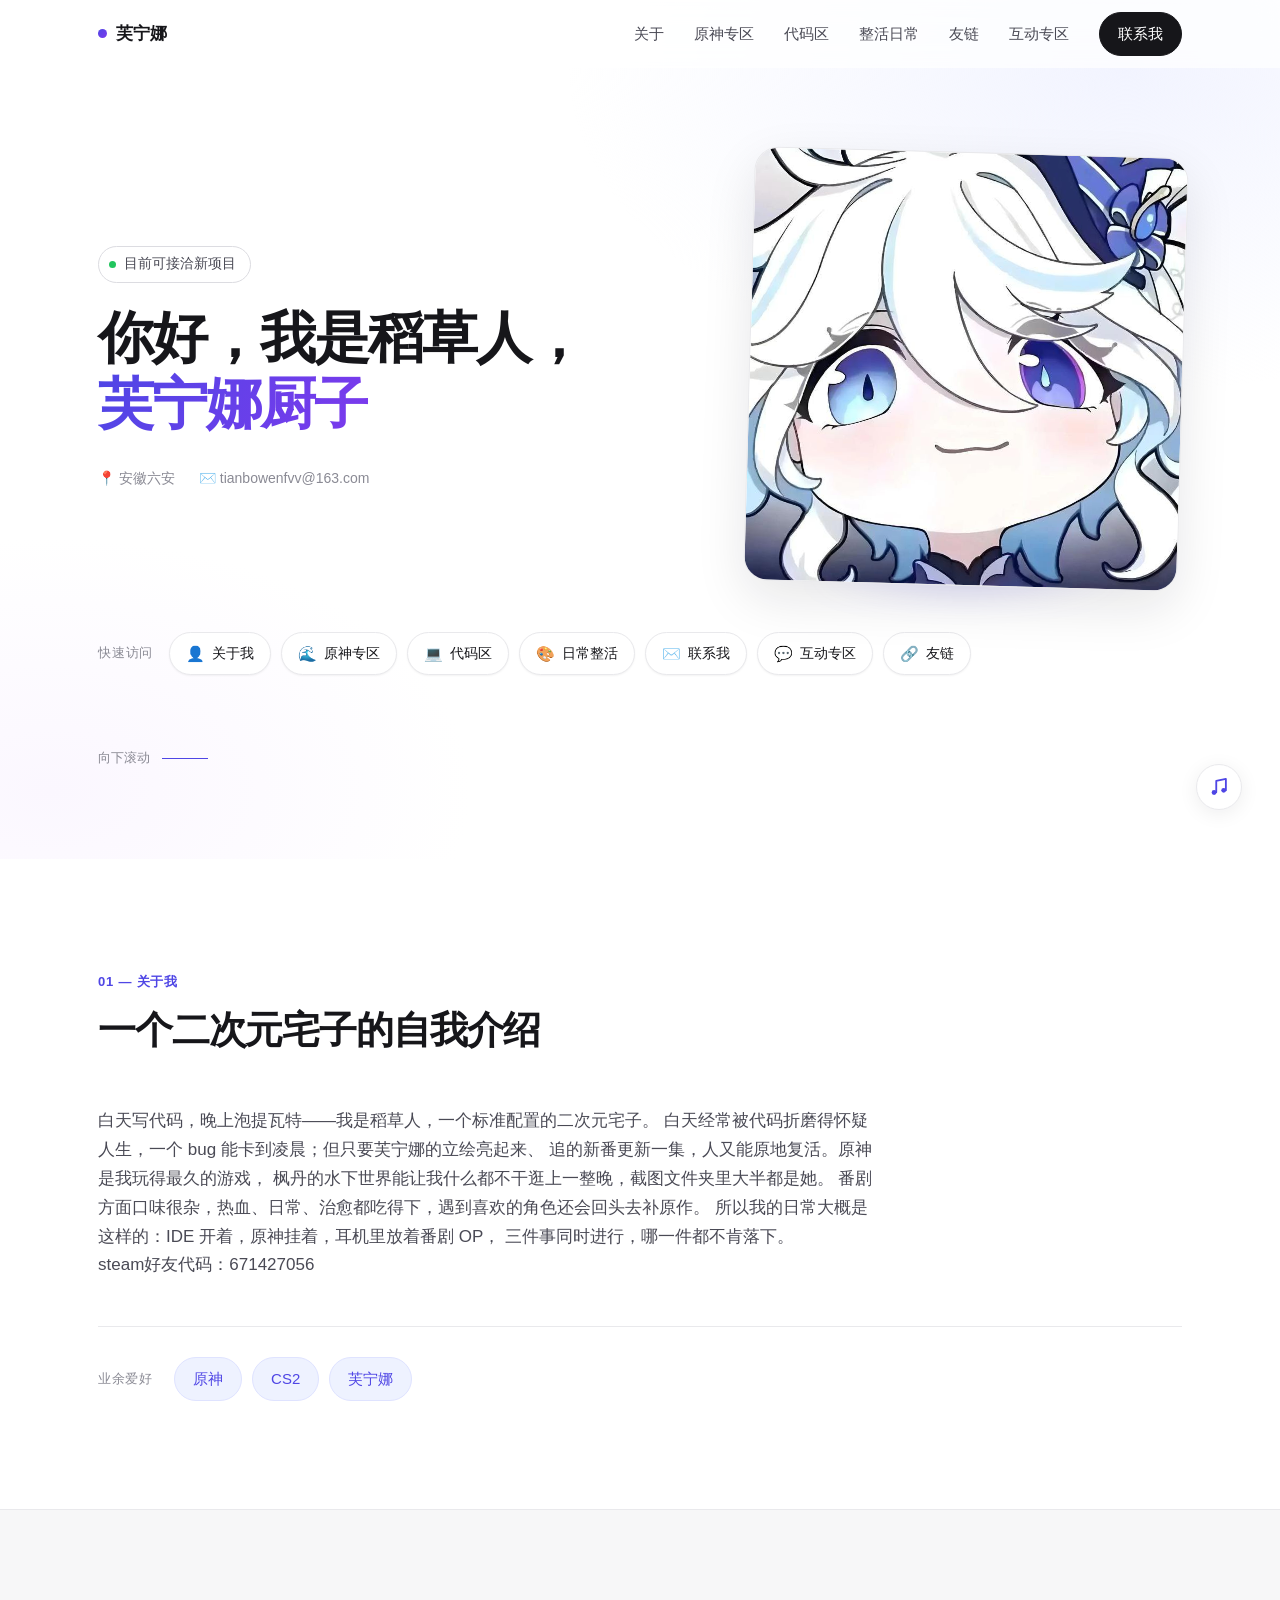
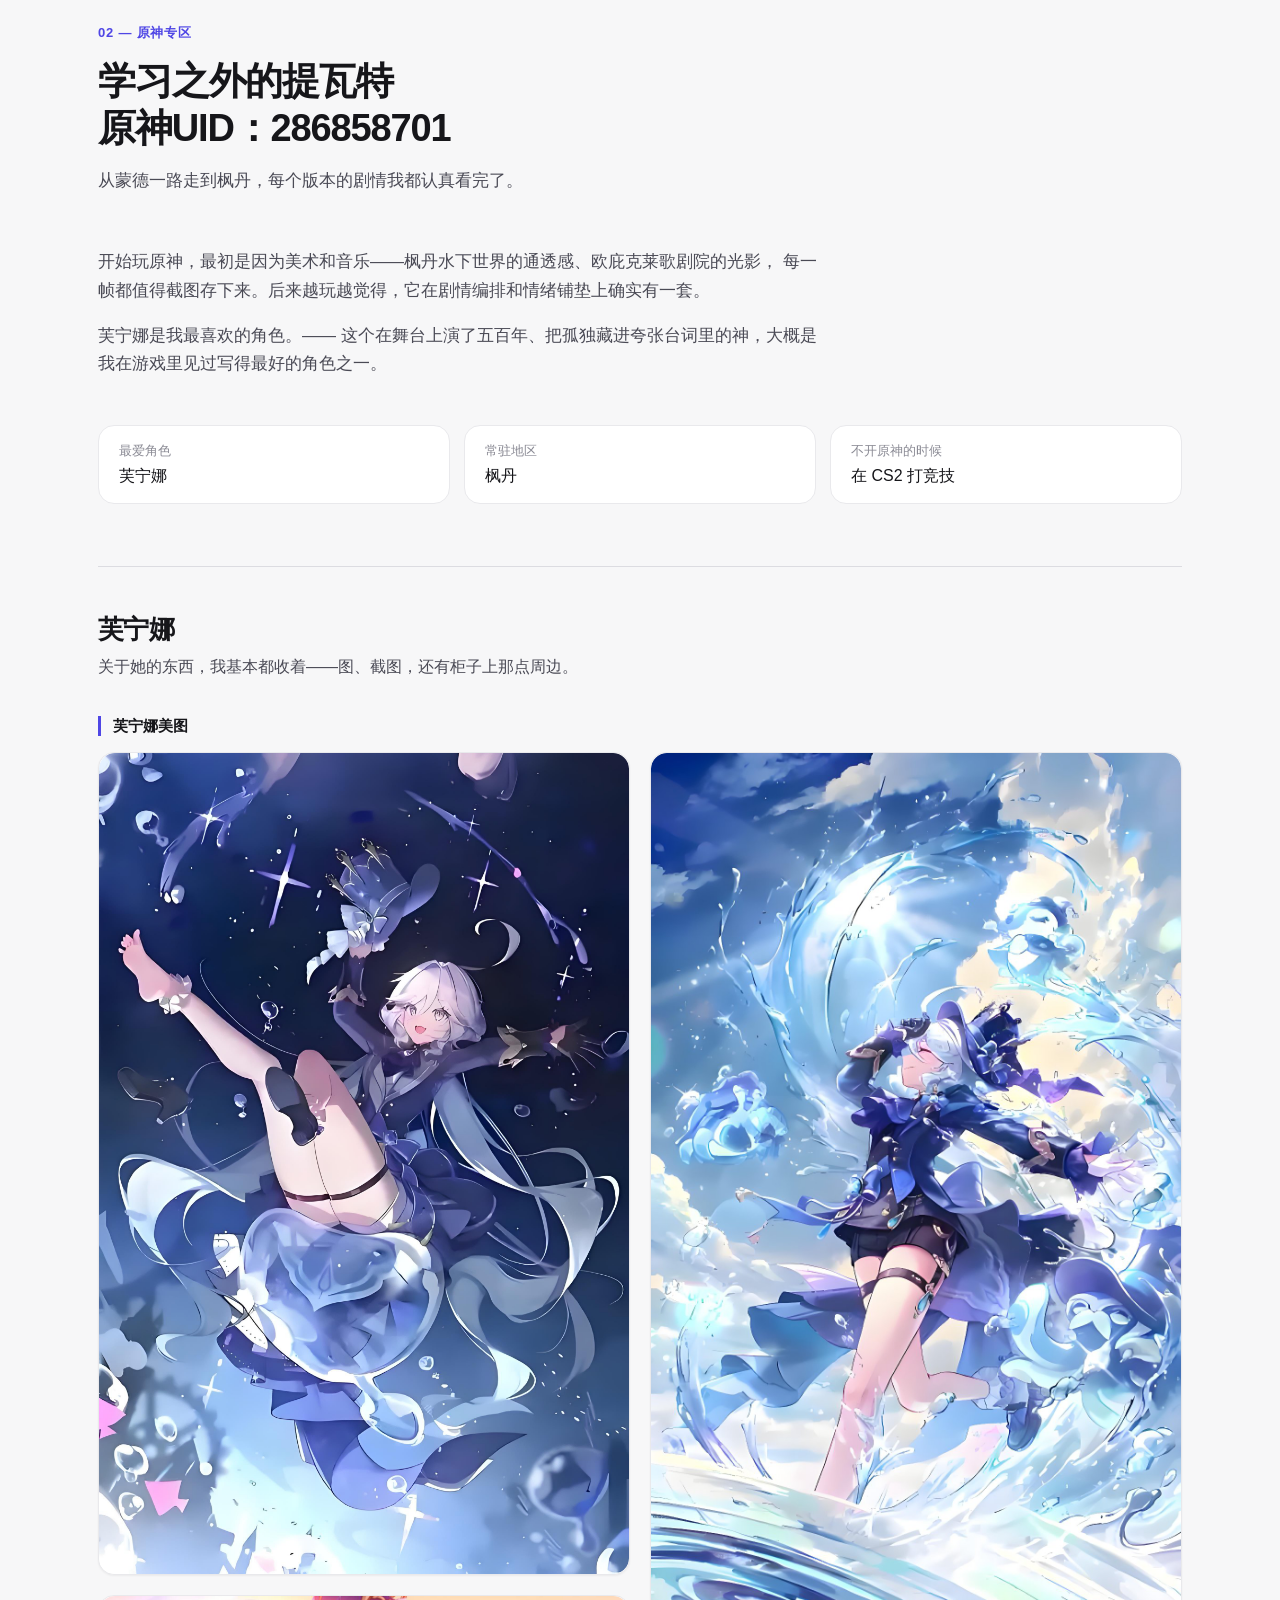
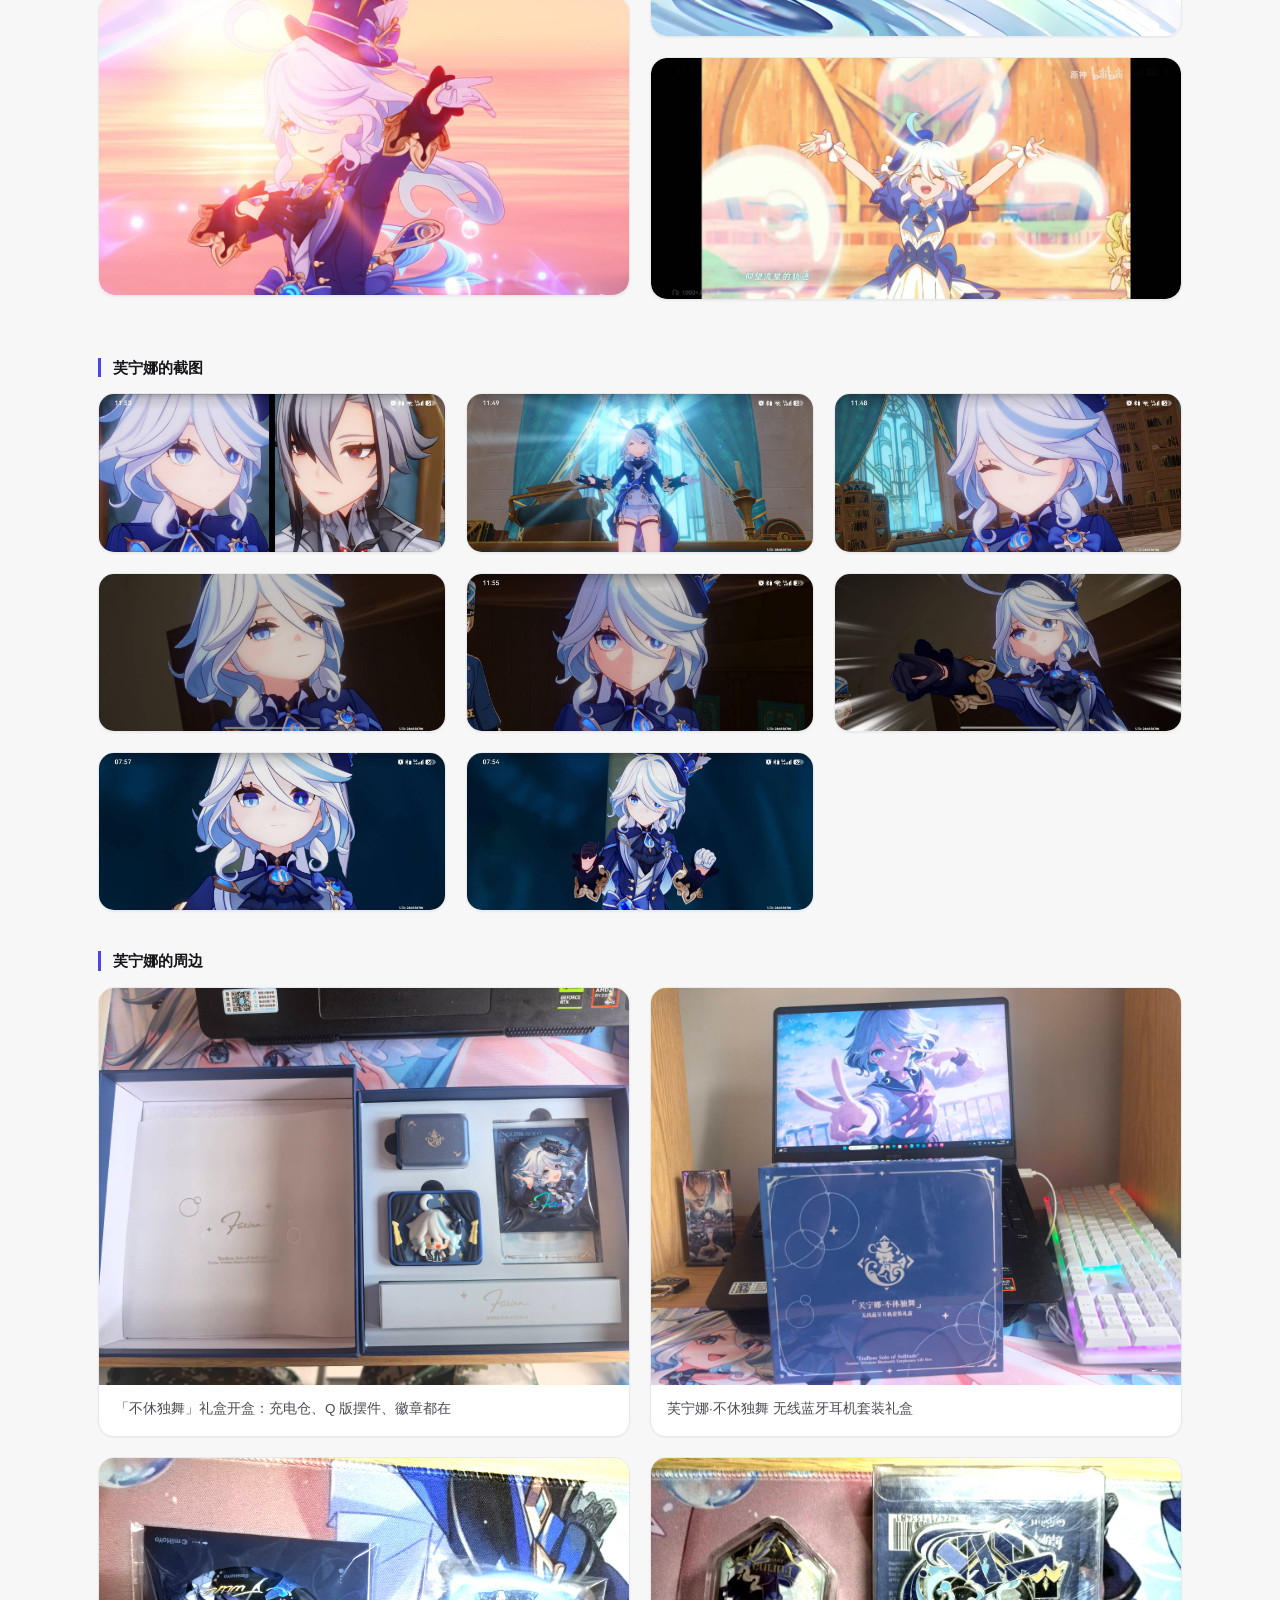
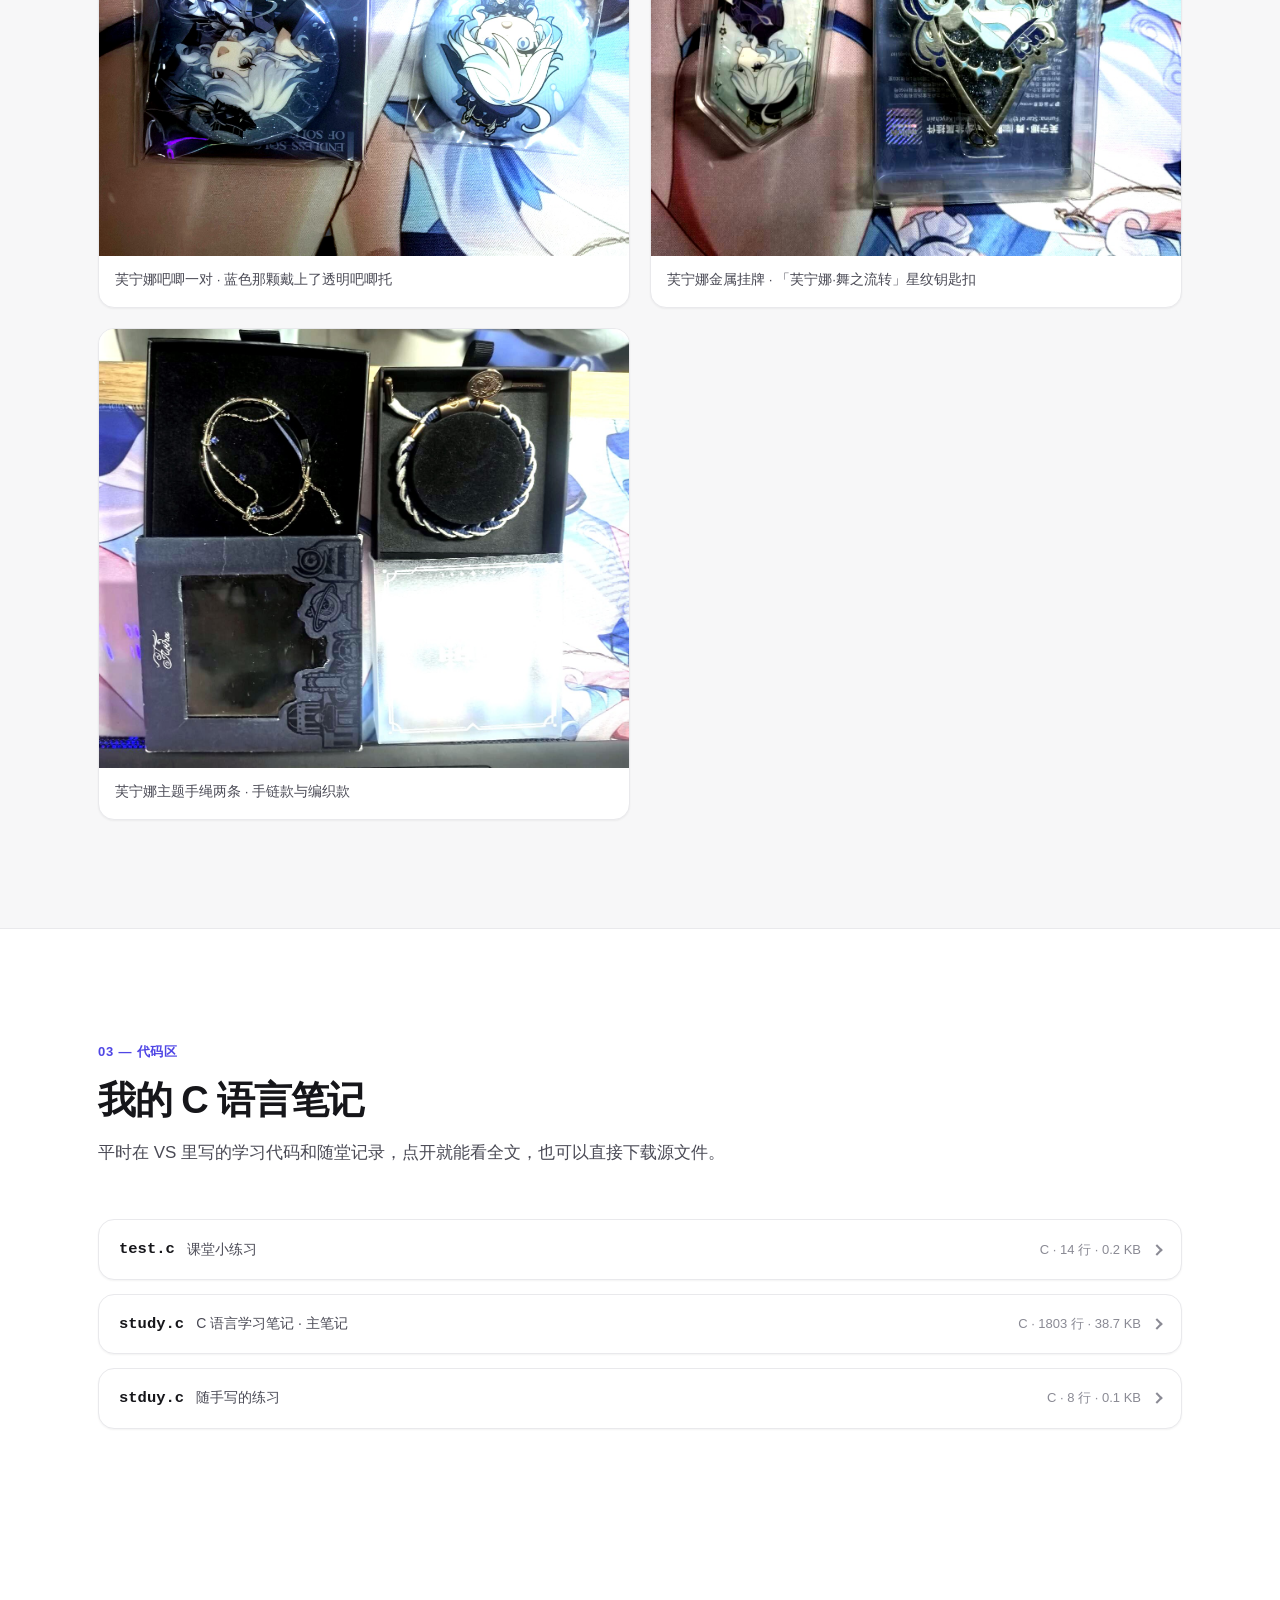
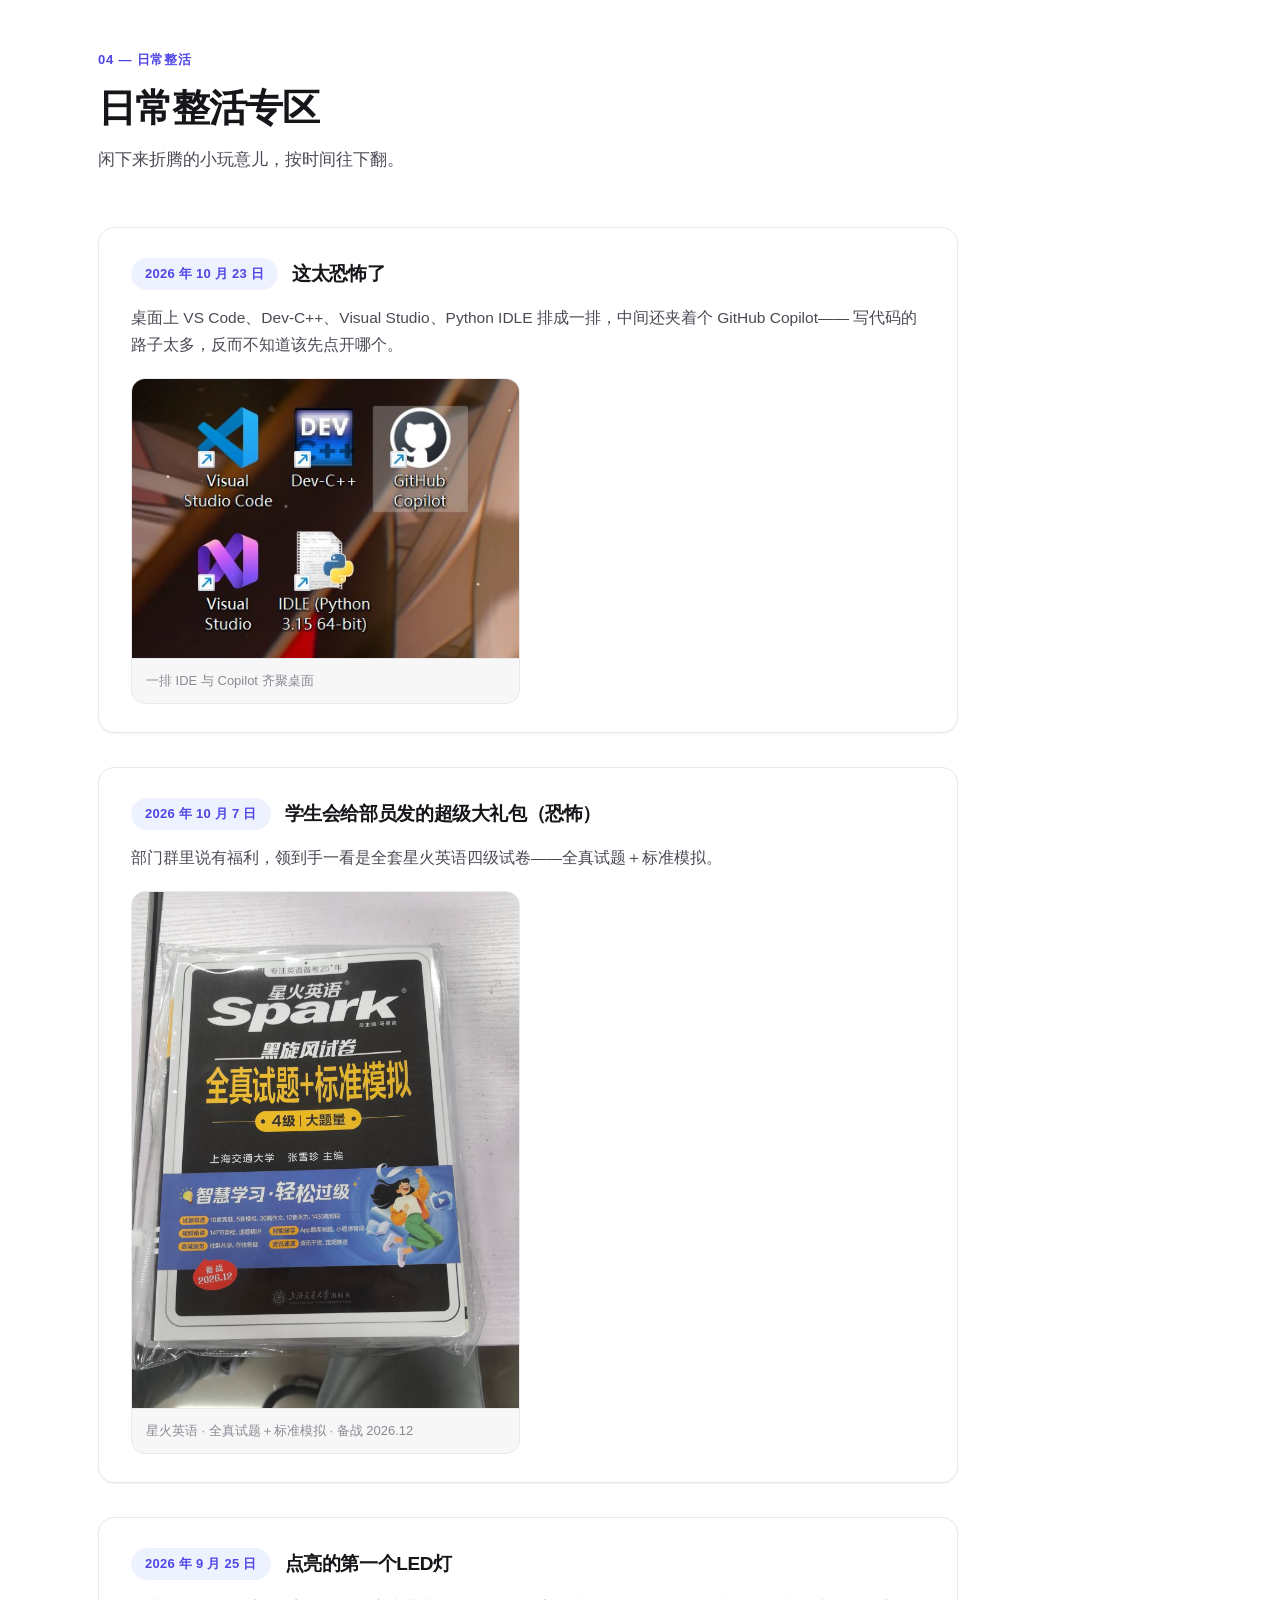
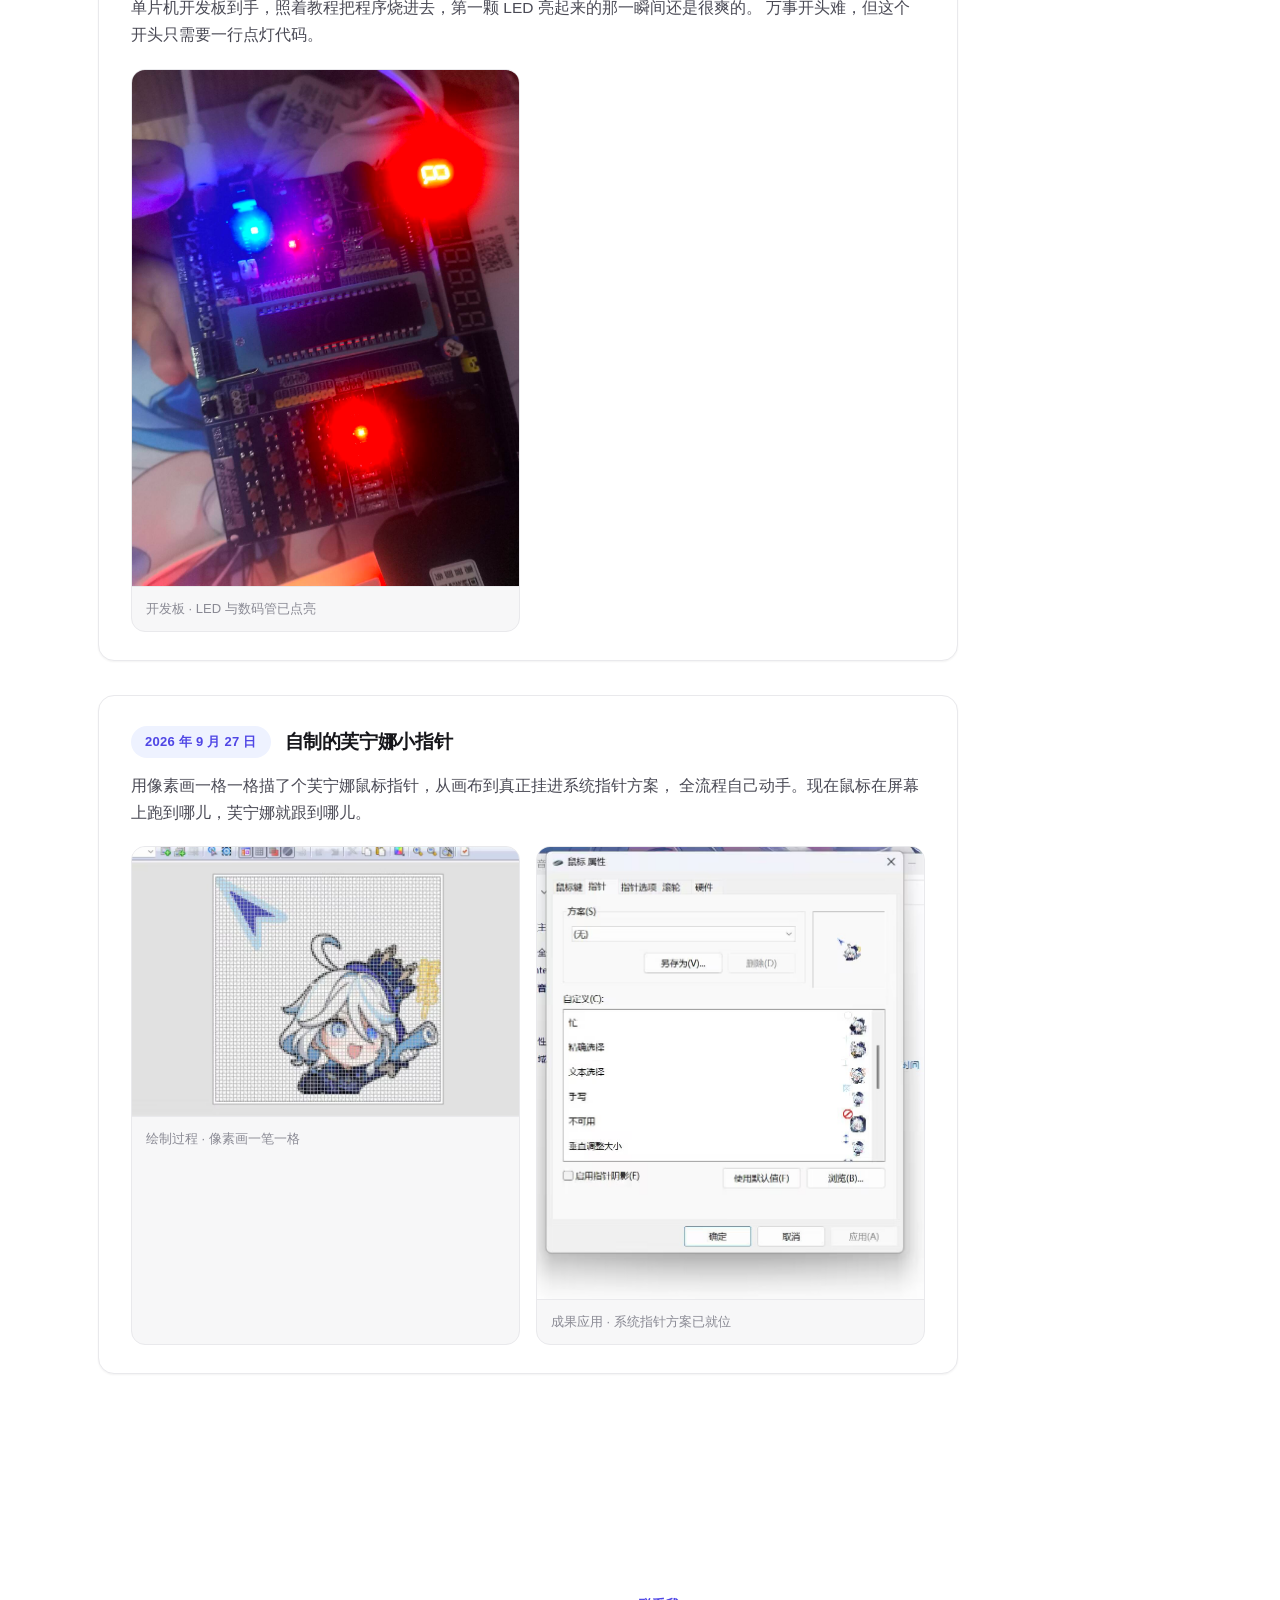
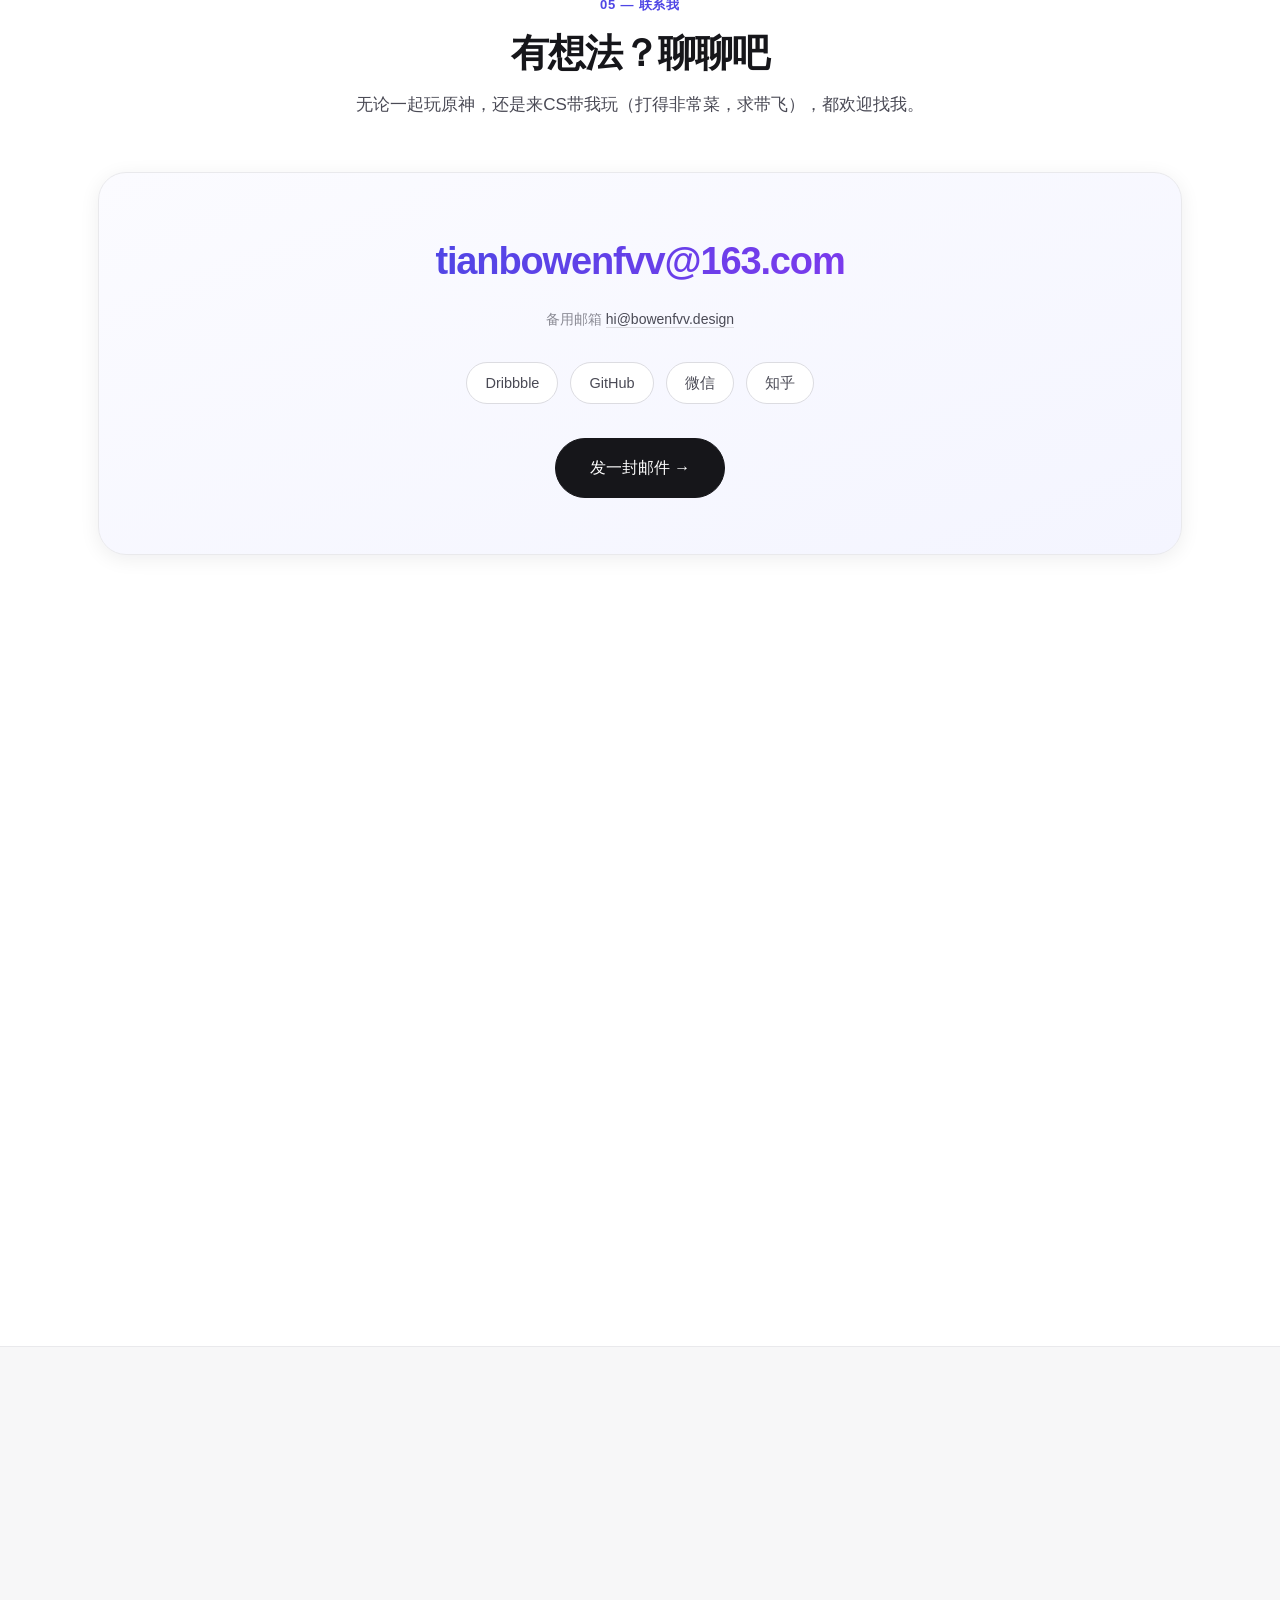
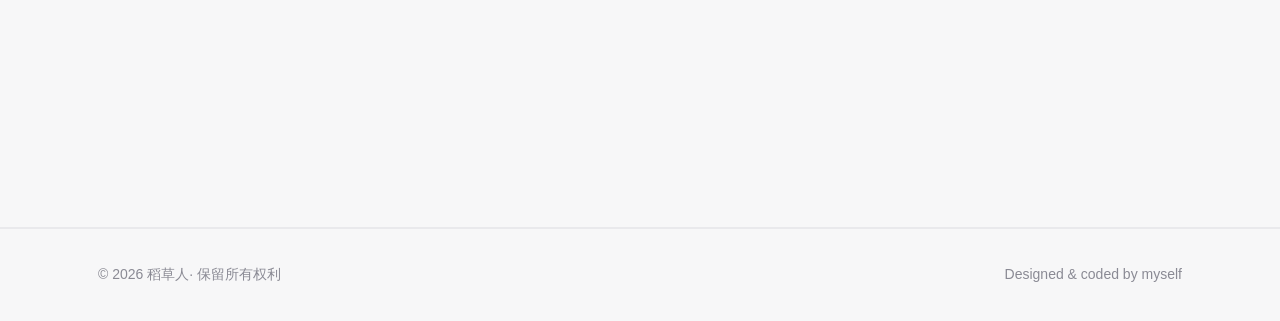
==== commit b0007899: "feat(整活区): 新增 10-23 动态「这太恐怖了」" ====
--- a/index.html
+++ b/index.html
@@ -2101,6 +2101,23 @@
       <div class="fun-list">
         <article class="fun-post reveal">
           <div class="fun-head">
+            <time class="fun-date" datetime="2026-10-23">2026 年 10 月 23 日</time>
+            <h3 class="fun-title">这太恐怖了</h3>
+          </div>
+          <p class="fun-text">
+            桌面上 VS Code、Dev-C++、Visual Studio、Python IDLE 排成一排，中间还夹着个 GitHub Copilot——
+            写代码的路子太多，反而不知道该先点开哪个。
+          </p>
+          <div class="fun-gallery">
+            <figure class="fun-fig">
+              <img src="images/fun-5.jpg" alt="桌面上并排放着多个开发工具图标，GitHub Copilot 处于选中状态" loading="lazy">
+              <figcaption>一排 IDE 与 Copilot 齐聚桌面</figcaption>
+            </figure>
+          </div>
+        </article>
+
+        <article class="fun-post reveal">
+          <div class="fun-head">
             <time class="fun-date" datetime="2026-10-07">2026 年 10 月 7 日</time>
             <h3 class="fun-title">学生会给部员发的超级大礼包（恐怖）</h3>
           </div>
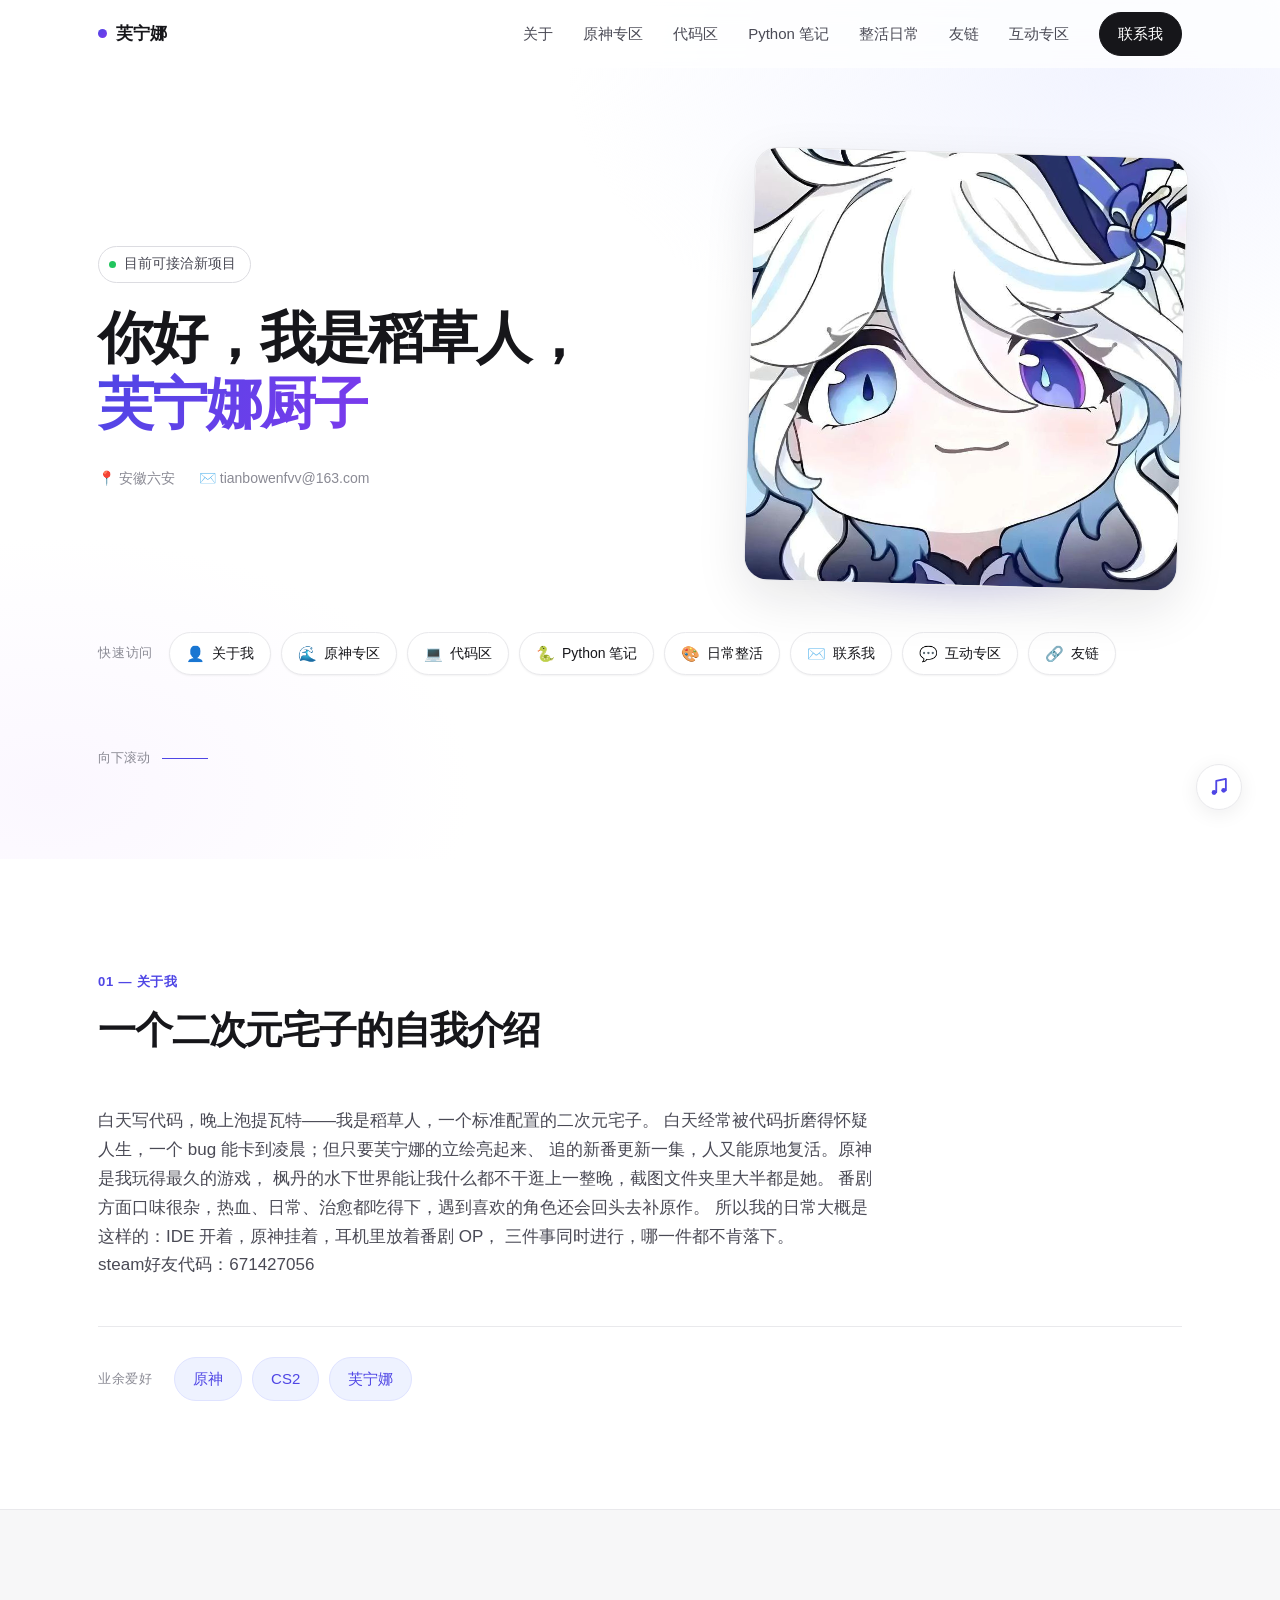
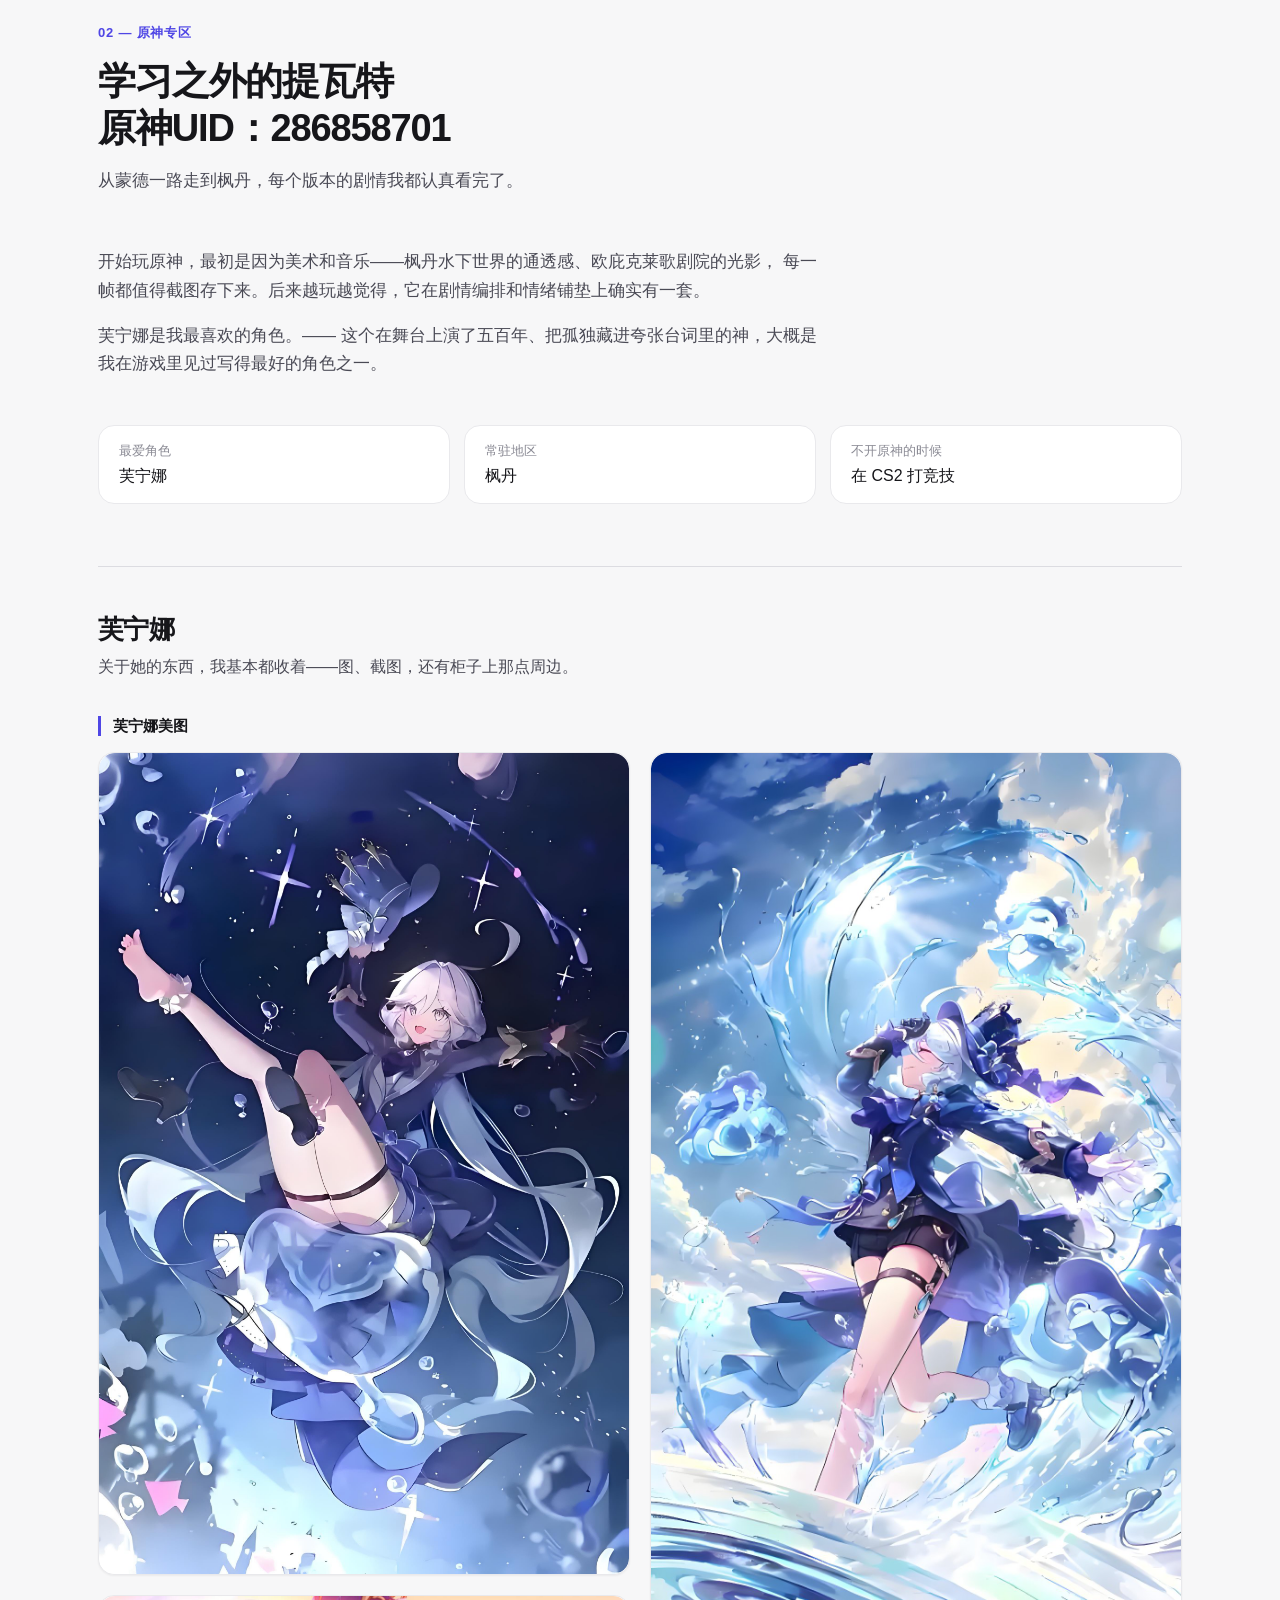
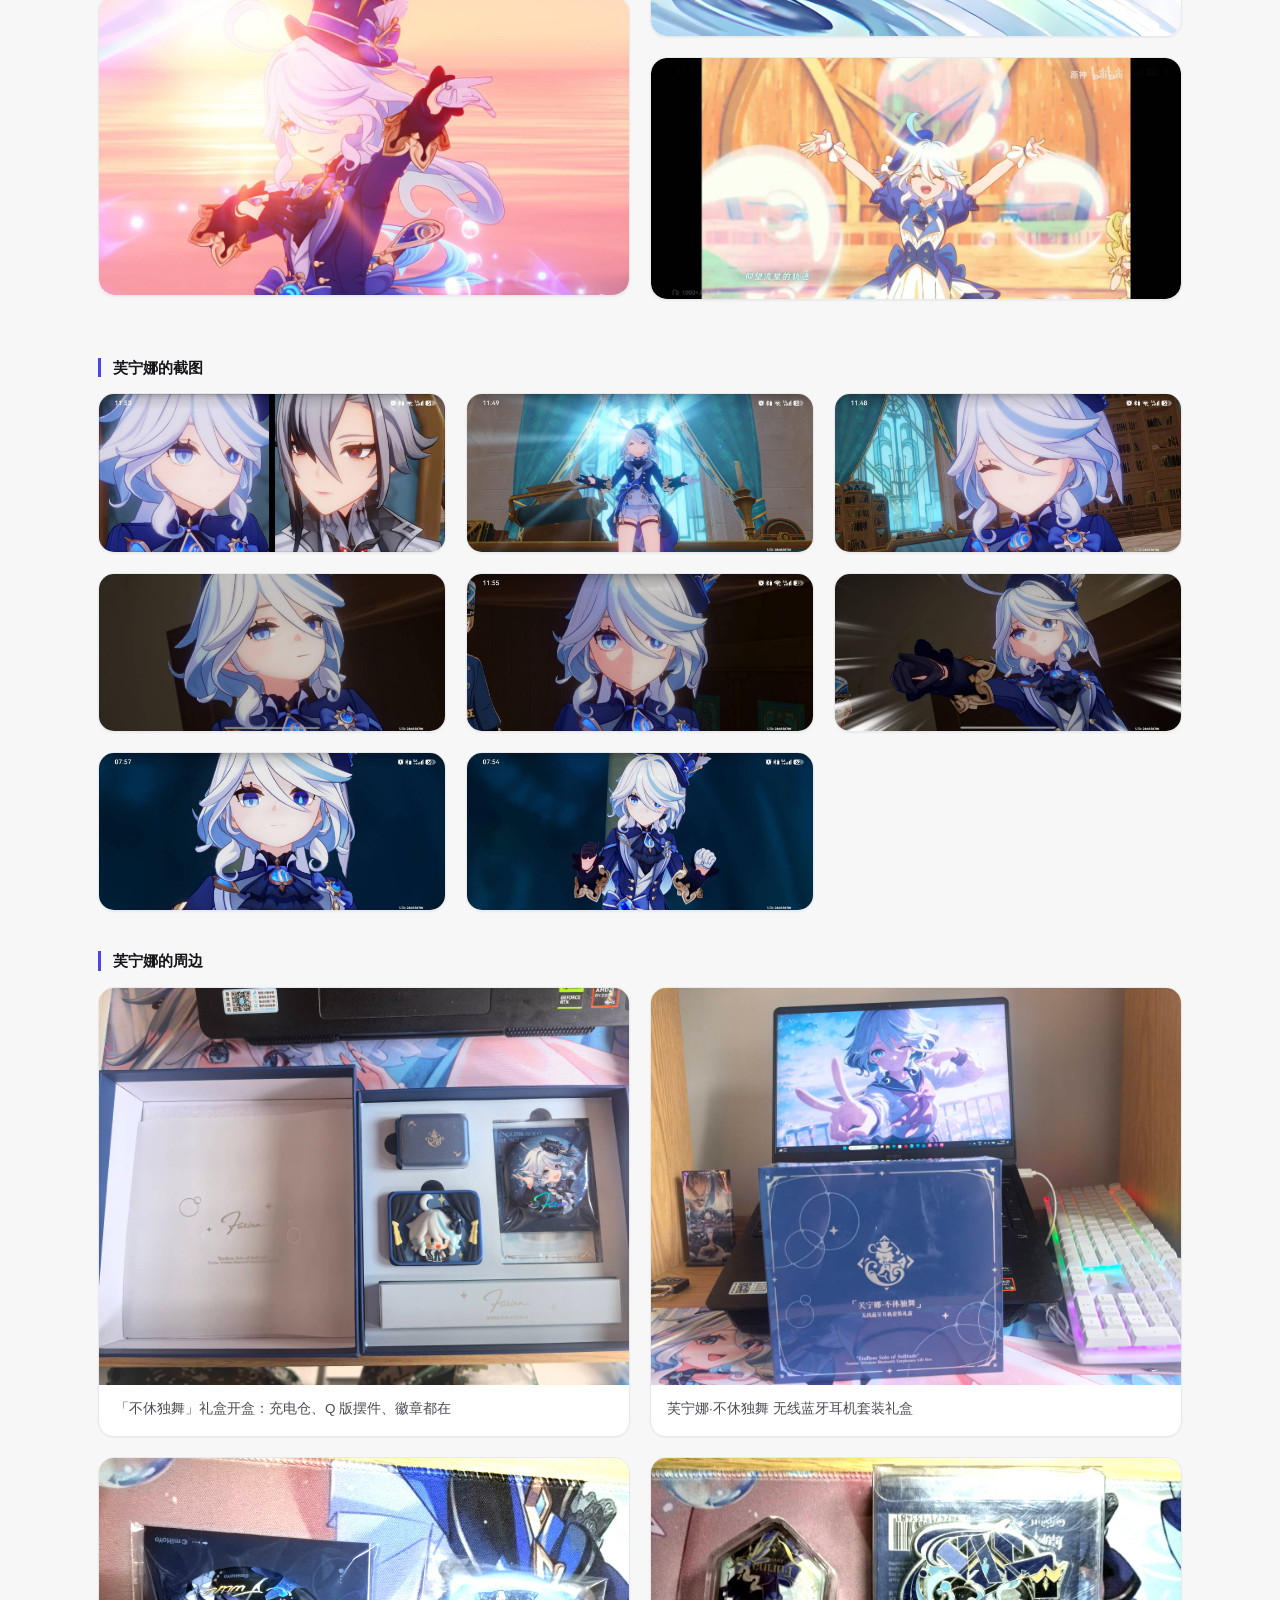
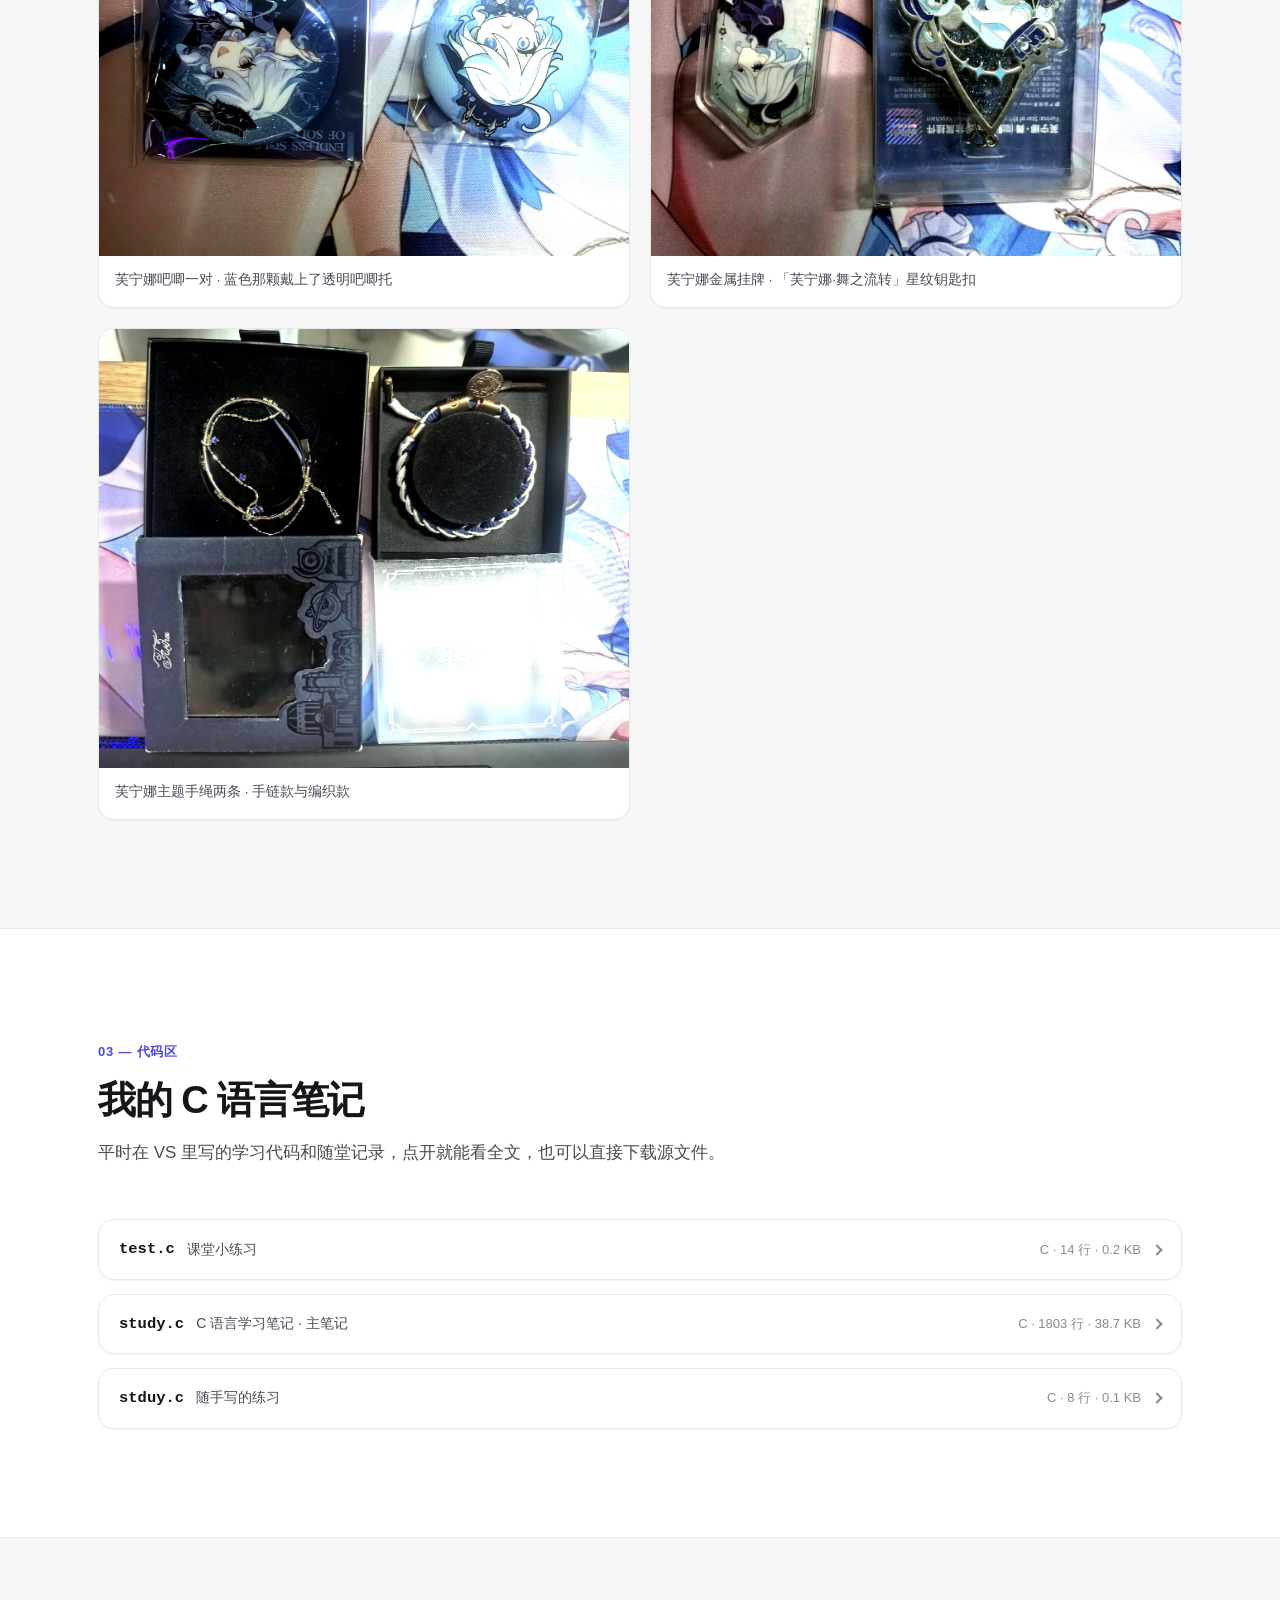
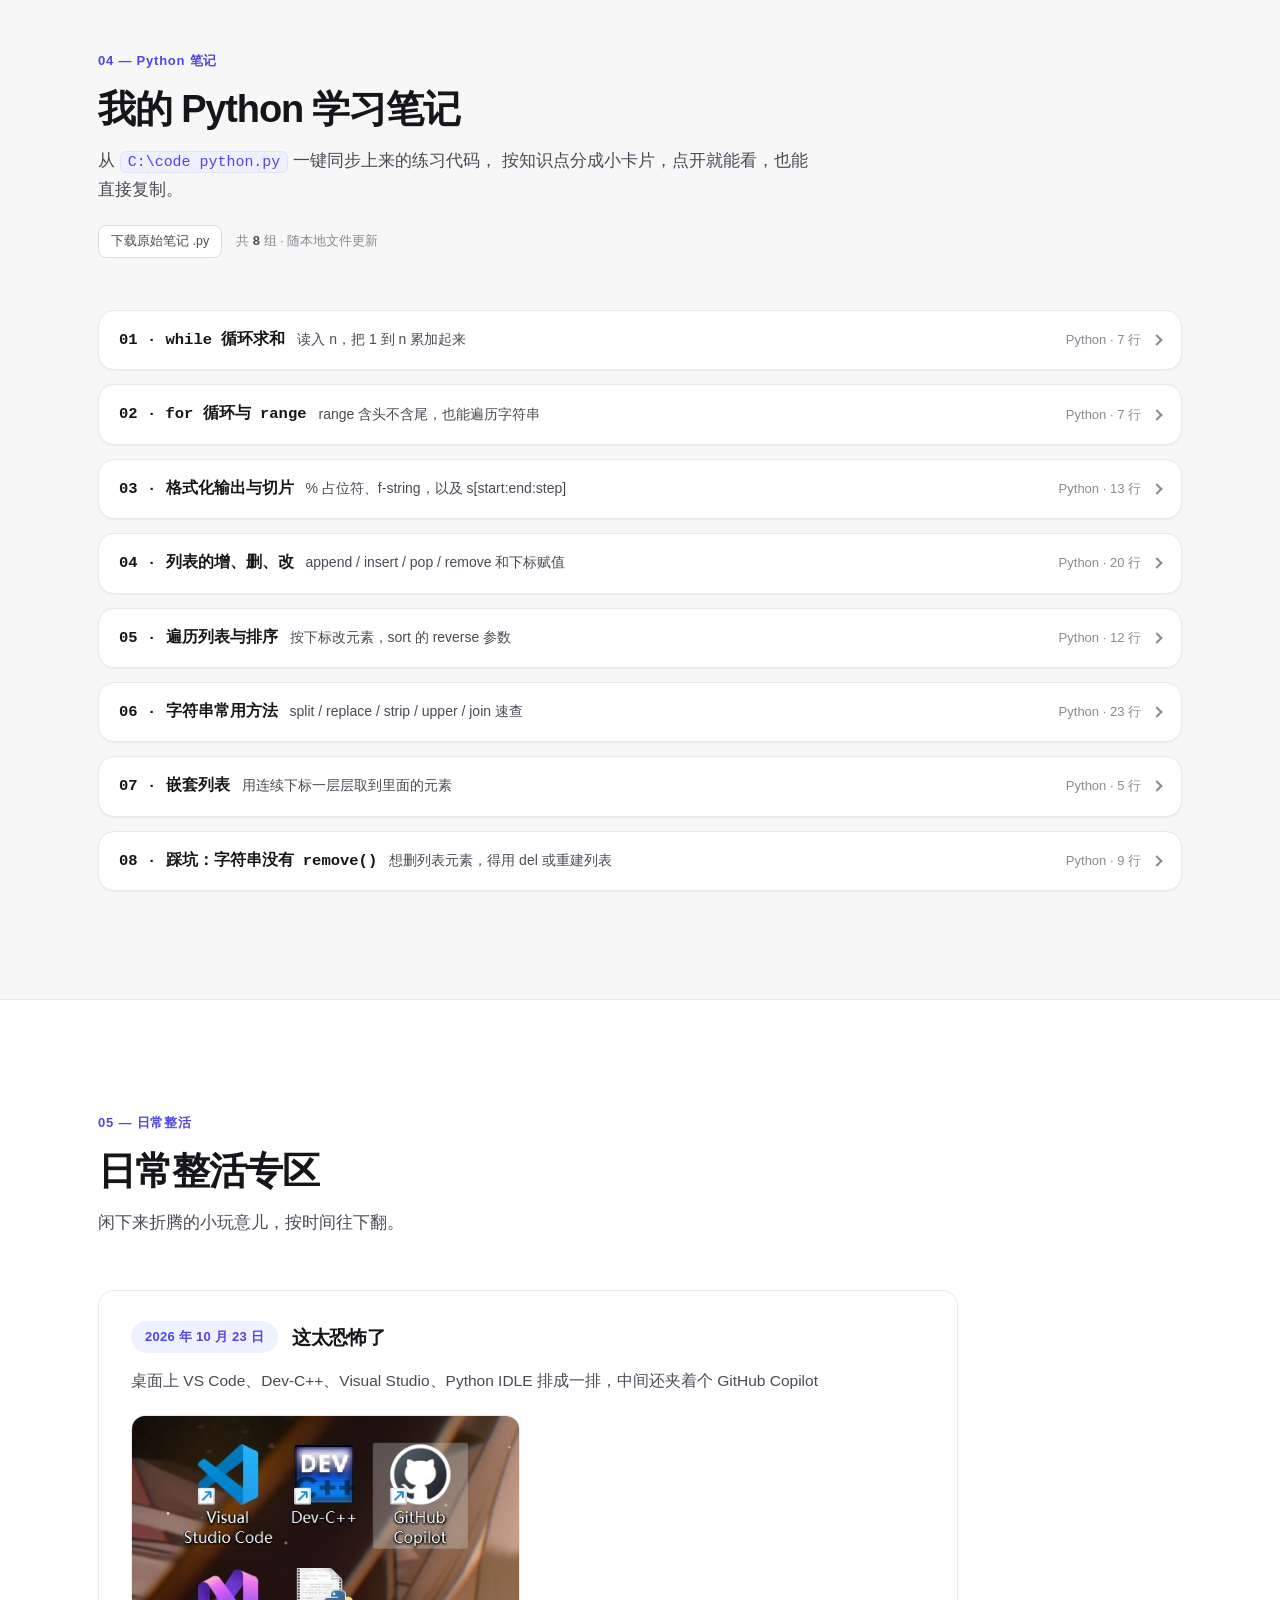
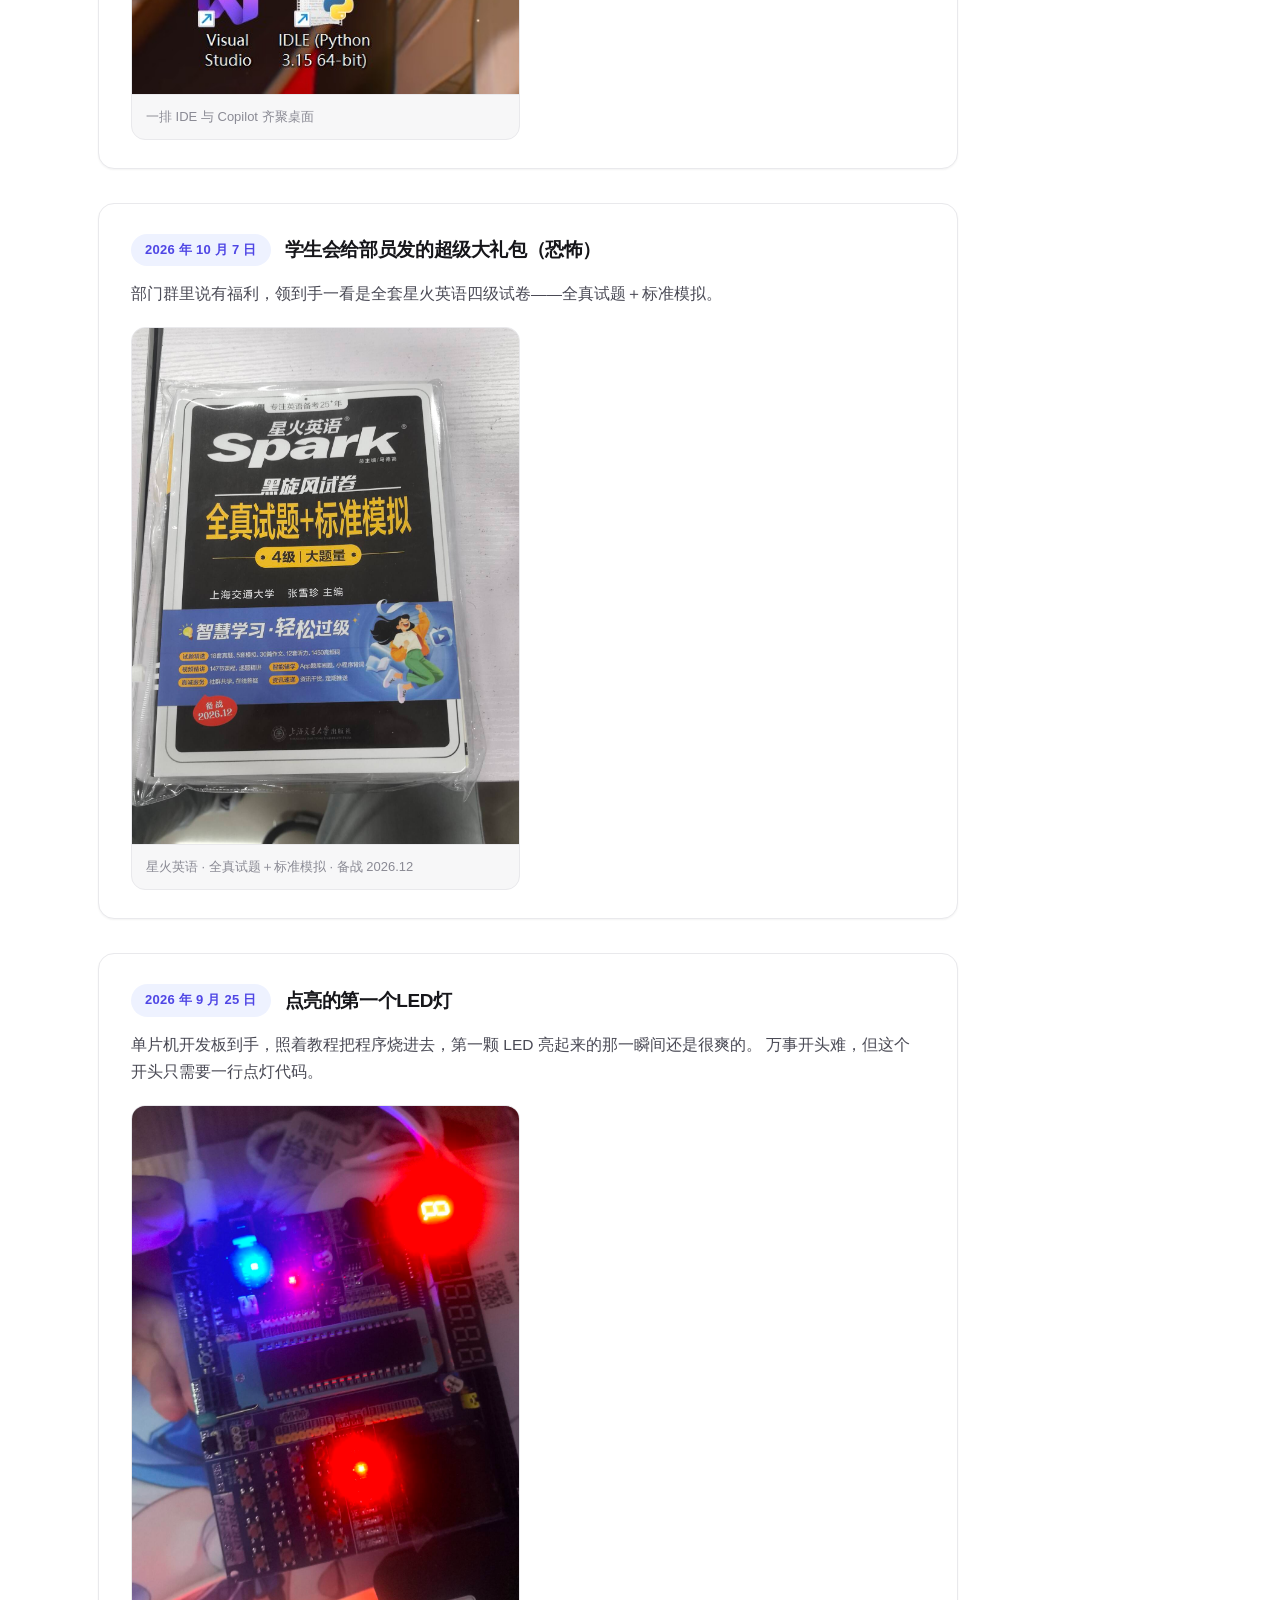
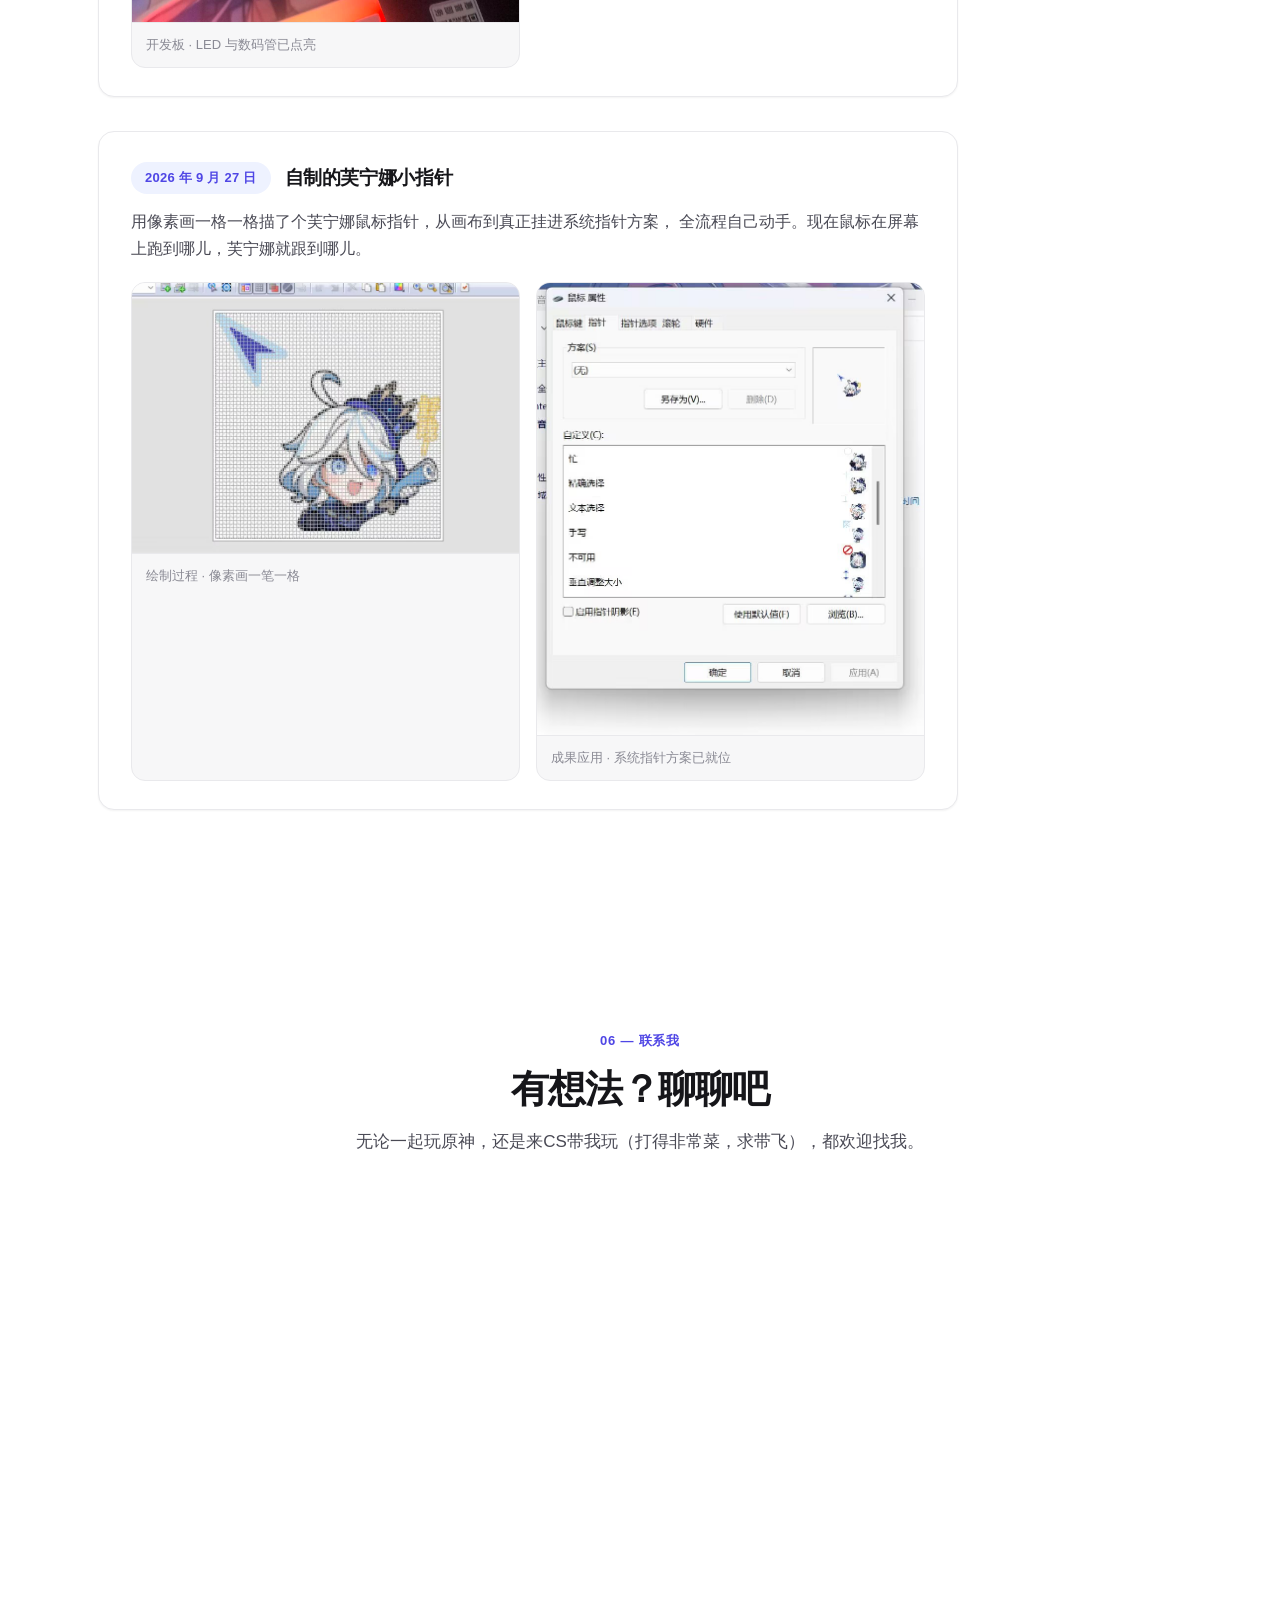
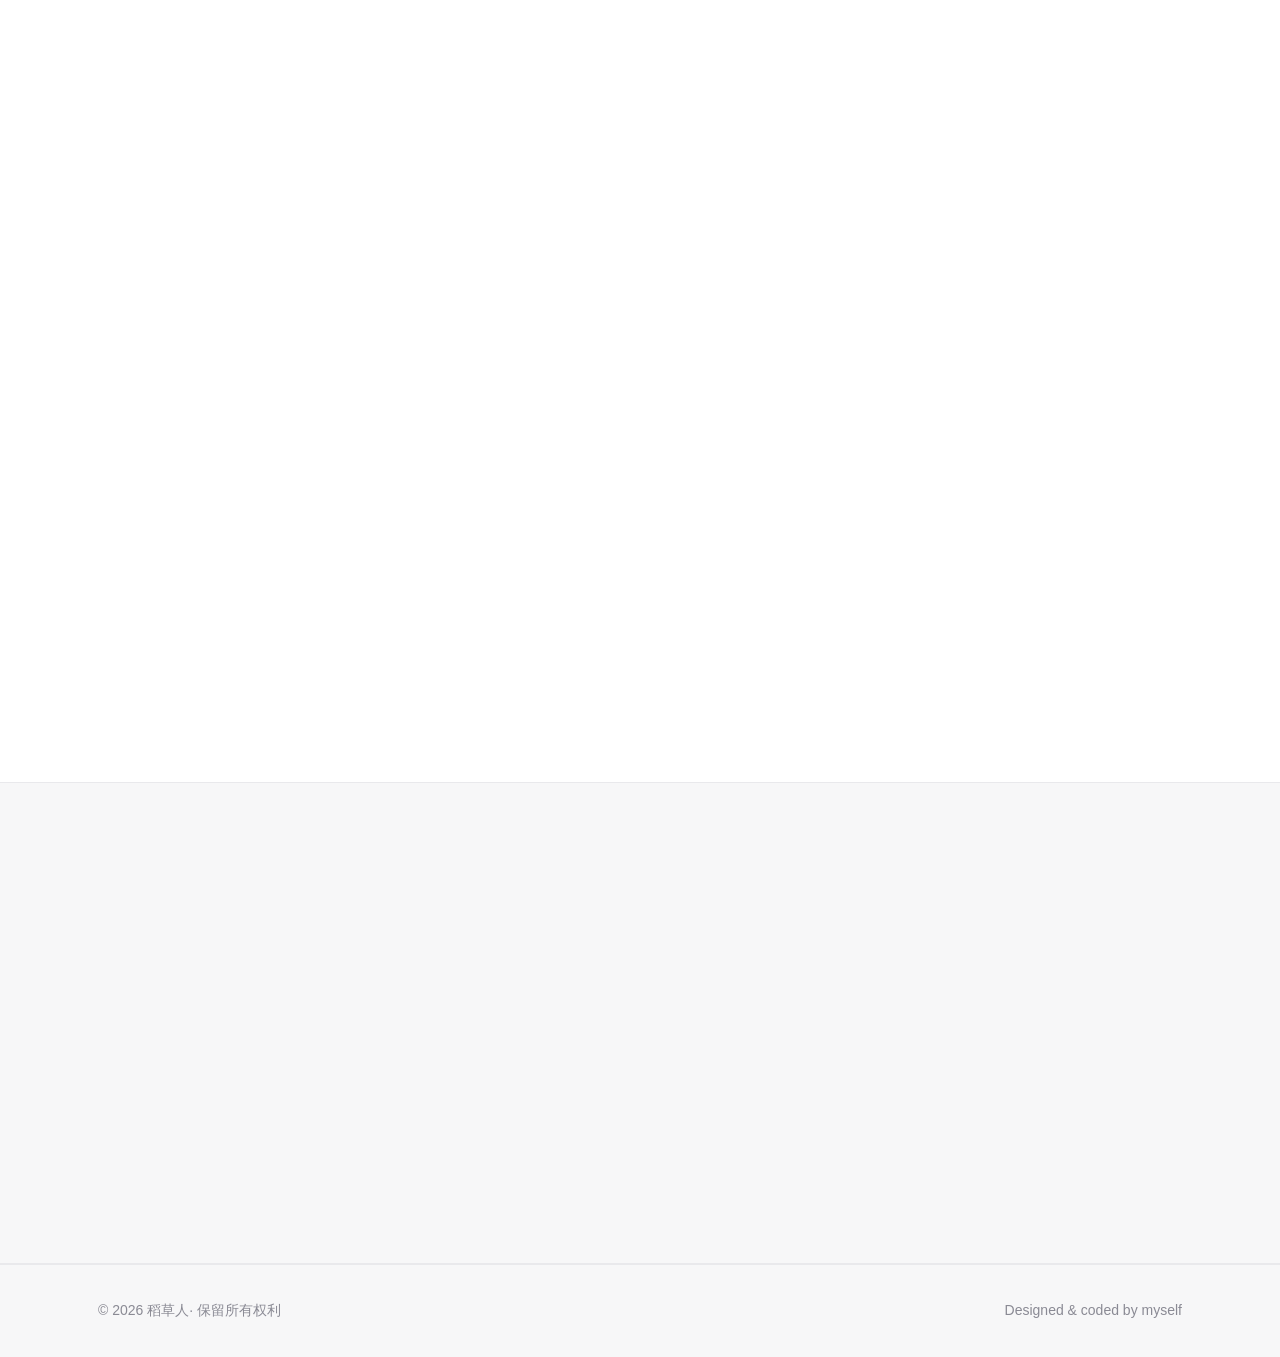
==== commit f95bace1: "feat: 新增 Python 学习笔记区，同步 C://code python.py" ====
--- a/index.html
+++ b/index.html
@@ -9,7 +9,7 @@
 <body style="position: relative;">
 
 <!-- ============ 导航 ============ -->
-<header class="nav" id="nav">
+<header class="nav scrolled" id="nav">
   <div class="wrap nav-inner">
     <a href="#home" class="brand">
       <span class="brand-dot"></span>
@@ -20,6 +20,7 @@
       <a href="#about">关于</a>
       <a href="#genshin">原神专区</a>
       <a href="#code">代码区</a>
+      <a href="#python">Python 笔记</a>
       <a href="#fun">整活日常</a>
       <a href="#friends">友链</a>
       <a href="#guestbook">互动专区</a>
@@ -37,7 +38,7 @@
   <!-- ============ Hero ============ -->
   <section class="hero" id="home">
     <div class="wrap hero-inner">
-      <div class="hero-text reveal">
+      <div class="hero-text reveal in">
         <span class="pill"><i class="pulse"></i> 目前可接洽新项目</span>
         <h1 style="">
           你好，我是稻草人，<br>
@@ -50,7 +51,7 @@
       </div>
 
       <!-- 头像：图片在 images/avatar.jpg，想换就替换这个文件或改 src -->
-      <div class="hero-visual reveal">
+      <div class="hero-visual reveal in">
         <div class="visual-card">
           <img class="avatar-art" src="images/avatar.jpg" alt="芙宁娜 Q 版头像">
         </div>
@@ -59,12 +60,13 @@
     </div>
 
     <!-- 首屏快速访问：想加新入口就复制一个 <a> 改 href 和目标区块的 id -->
-    <div class="wrap hero-quick reveal">
+    <div class="wrap hero-quick reveal in">
       <span class="quick-label">快速访问</span>
       <nav class="quick-links">
         <a href="#about"><i>👤</i>关于我</a>
         <a href="#genshin"><i>🌊</i>原神专区</a>
         <a href="#code"><i>💻</i>代码区</a>
+        <a href="#python"><i>🐍</i>Python 笔记</a>
         <a href="#fun"><i>🎨</i>日常整活</a>
         <a href="#contact"><i>✉️</i>联系我</a>
         <a href="#guestbook"><i>💬</i>互动专区</a>
@@ -81,20 +83,20 @@
   <!-- ============ 关于 ============ -->
   <section class="section" id="about">
     <div class="wrap">
-      <div class="sec-head reveal">
+      <div class="sec-head reveal in">
         <span class="eyebrow">01 — 关于我</span>
         <h2>一个二次元宅子的自我介绍</h2>
       </div>
 
       <div class="about-grid">
-        <div class="about-copy reveal">
+        <div class="about-copy reveal in">
           <p style="white-space: pre-wrap;">白天写代码，晚上泡提瓦特——我是稻草人，一个标准配置的二次元宅子。 白天经常被代码折磨得怀疑人生，一个 bug 能卡到凌晨；但只要芙宁娜的立绘亮起来、 追的新番更新一集，人又能原地复活。原神是我玩得最久的游戏， 枫丹的水下世界能让我什么都不干逛上一整晚，截图文件夹里大半都是她。 番剧方面口味很杂，热血、日常、治愈都吃得下，遇到喜欢的角色还会回头去补原作。 所以我的日常大概是这样的：IDE 开着，原神挂着，耳机里放着番剧 OP， 三件事同时进行，哪一件都不肯落下。
 steam好友代码：671427056</p>
         </div>
       </div>
 
       <!-- 爱好：想增删就复制/删除 .hobby-item 这一行 -->
-      <div class="hobby reveal">
+      <div class="hobby reveal in">
         <span class="hobby-label">业余爱好</span>
         <div class="hobby-items">
           <span class="hobby-item">原神</span>
@@ -108,14 +110,14 @@
   <!-- ============ 原神专区 ============ -->
   <section class="section section-soft" id="genshin">
     <div class="wrap">
-      <div class="sec-head reveal">
+      <div class="sec-head reveal in">
         <span class="eyebrow">02 — 原神专区</span>
         <h2 style="white-space: pre-wrap;">学习之外的提瓦特
 原神UID：286858701</h2>
         <p class="sec-sub">从蒙德一路走到枫丹，每个版本的剧情我都认真看完了。</p>
       </div>
 
-      <div class="gs-intro reveal">
+      <div class="gs-intro reveal in">
         <p>
           开始玩原神，最初是因为美术和音乐——枫丹水下世界的通透感、欧庇克莱歌剧院的光影，
           每一帧都值得截图存下来。后来越玩越觉得，它在剧情编排和情绪铺垫上确实有一套。
@@ -126,14 +128,14 @@
         </p>
       </div>
 
-      <div class="gs-meta reveal">
+      <div class="gs-meta reveal in">
         <div class="gs-meta-item"><strong>最爱角色</strong><span>芙宁娜</span></div>
         <div class="gs-meta-item"><strong>常驻地区</strong><span>枫丹</span></div>
         <div class="gs-meta-item"><strong>不开原神的时候</strong><span>在 CS2 打竞技</span></div>
       </div>
 
       <!-- ===== 芙宁娜模块：换成真实图片时，把 .furina-img 换成一个 <img class="furina-img" src="images/xxx.jpg"> ===== -->
-      <div class="furina reveal">
+      <div class="furina reveal in">
         <div class="furina-head">
           <h3>芙宁娜</h3>
           <p>关于她的东西，我基本都收着——图、截图，还有柜子上那点周边。</p>
@@ -195,7 +197,7 @@
   <!-- ============ 代码区（C 语言笔记） ============ -->
   <section class="section" id="code">
     <div class="wrap">
-      <div class="sec-head reveal">
+      <div class="sec-head reveal in">
         <span class="eyebrow">03 — 代码区</span>
         <h2>我的 C 语言笔记</h2>
         <p class="sec-sub">平时在 VS 里写的学习代码和随堂记录，点开就能看全文，也可以直接下载源文件。</p>
@@ -204,7 +206,7 @@
       <div class="code-list">
 
         <!-- CODE-LIST-START -->
-        <details class="code-item reveal">
+        <details class="code-item reveal in">
           <summary>
             <span class="code-file">test.c</span>
             <span class="code-desc">课堂小练习</span>
@@ -235,7 +237,7 @@
 }</code></pre>
           </div>
         </details>
-        <details class="code-item reveal">
+        <details class="code-item reveal in">
           <summary>
             <span class="code-file">study.c</span>
             <span class="code-desc">C 语言学习笔记 · 主笔记</span>
@@ -2056,7 +2058,7 @@
 </code></pre>
           </div>
         </details>
-        <details class="code-item reveal">
+        <details class="code-item reveal in">
           <summary>
             <span class="code-file">stduy.c</span>
             <span class="code-desc">随手写的练习</span>
@@ -2087,27 +2089,280 @@
     </div>
   </section>
 
+  <!-- ============ Python 学习笔记区 ============ -->
+  <!-- 内容由 build_python_notes.py 从 C:\code python.py 生成，
+       跑一次脚本就会刷新下面的 PYTHON-LIST 区块。 -->
+  <section class="section section-soft" id="python">
+    <div class="wrap">
+      <div class="sec-head reveal">
+        <span class="eyebrow">04 — Python 笔记</span>
+        <h2>我的 Python 学习笔记</h2>
+        <p class="sec-sub">
+          从 <code class="path-chip">C:\code python.py</code> 一键同步上来的练习代码，
+          按知识点分成小卡片，点开就能看，也能直接复制。
+        </p>
+        <div class="sec-actions">
+          <a class="dl-btn" href="notes/python-basics.py" download="python-basics.py">下载原始笔记 .py</a>
+          <span class="sec-hint">共 <b id="pyCount">8</b> 组 · 随本地文件更新</span>
+        </div>
+      </div>
+
+      <div class="code-list">
+        <!-- PYTHON-LIST-START -->
+        <details class="code-item reveal">
+          <summary>
+            <span class="code-file">01 · while 循环求和</span>
+            <span class="code-desc">读入 n，把 1 到 n 累加起来</span>
+            <span class="code-meta">Python · 7 行</span>
+            <span class="code-caret" aria-hidden="true"></span>
+          </summary>
+          <div class="code-body">
+            <div class="code-bar">
+              <span class="code-path">python.py · 1–8 行</span>
+              <span class="code-actions">
+                <button class="copy-btn" type="button" data-target="py-1">复制代码</button>
+              </span>
+            </div>
+            <pre class="code-block"><code id="py-1">n = <span class="py-fn">int</span>(<span class="py-fn">input</span>())
+i = <span class="py-num">1</span>
+k = <span class="py-num">0</span>
+<span class="py-kw">while</span> i &lt;= n:
+    k += i
+    i += <span class="py-num">1</span>
+<span class="py-fn">print</span>(k)</code></pre>
+          </div>
+        </details>
+
+        <details class="code-item reveal">
+          <summary>
+            <span class="code-file">02 · for 循环与 range</span>
+            <span class="code-desc">range 含头不含尾，也能遍历字符串</span>
+            <span class="code-meta">Python · 7 行</span>
+            <span class="code-caret" aria-hidden="true"></span>
+          </summary>
+          <div class="code-body">
+            <div class="code-bar">
+              <span class="code-path">python.py · 10–19 行</span>
+              <span class="code-actions">
+                <button class="copy-btn" type="button" data-target="py-2">复制代码</button>
+              </span>
+            </div>
+            <pre class="code-block"><code id="py-2"><span class="py-kw">for</span> i <span class="py-kw">in</span> <span class="py-fn">range</span>(<span class="py-num">3</span>, <span class="py-num">10</span>):      <span class="py-com"># 3~9</span>
+    <span class="py-fn">print</span>(i)
+<span class="py-com"># range(m, n, s)：从 m 数到 n，不包含 n，每次间隔 s</span>
+
+s = <span class="py-str">&quot;tainboewn&quot;</span>
+<span class="py-kw">for</span> c <span class="py-kw">in</span> s:
+    <span class="py-fn">print</span>(c)</code></pre>
+          </div>
+        </details>
+
+        <details class="code-item reveal">
+          <summary>
+            <span class="code-file">03 · 格式化输出与切片</span>
+            <span class="code-desc">% 占位符、f-string，以及 s[start:end:step]</span>
+            <span class="code-meta">Python · 13 行</span>
+            <span class="code-caret" aria-hidden="true"></span>
+          </summary>
+          <div class="code-body">
+            <div class="code-bar">
+              <span class="code-path">python.py · 21–33 行</span>
+              <span class="code-actions">
+                <button class="copy-btn" type="button" data-target="py-3">复制代码</button>
+              </span>
+            </div>
+            <pre class="code-block"><code id="py-3">name = <span class="py-fn">input</span>()
+age = <span class="py-fn">int</span>(<span class="py-fn">input</span>())
+habby = <span class="py-fn">input</span>()
+
+s = <span class="py-str">&quot;name is %s,age is %d,habby is %s&quot;</span> % (name, age, habby)
+s2 = f<span class="py-str">&quot;name is {name},age is {age},habby is {habby}&quot;</span>
+<span class="py-fn">print</span>(s2)
+
+<span class="py-com"># 切片：s[start:end:step]，含头不含尾，step 为负表示倒序</span>
+<span class="py-fn">print</span>(s[<span class="py-num">0</span>:<span class="py-num">5</span>])
+<span class="py-fn">print</span>(s[:<span class="py-num">5</span>])
+<span class="py-fn">print</span>(s[<span class="py-num">5</span>:])
+<span class="py-fn">print</span>(s[::-<span class="py-num">1</span>])      <span class="py-com"># 从右到左打印</span></code></pre>
+          </div>
+        </details>
+
+        <details class="code-item reveal">
+          <summary>
+            <span class="code-file">04 · 列表的增、删、改</span>
+            <span class="code-desc">append / insert / pop / remove 和下标赋值</span>
+            <span class="code-meta">Python · 20 行</span>
+            <span class="code-caret" aria-hidden="true"></span>
+          </summary>
+          <div class="code-body">
+            <div class="code-bar">
+              <span class="code-path">python.py · 34–54 行</span>
+              <span class="code-actions">
+                <button class="copy-btn" type="button" data-target="py-4">复制代码</button>
+              </span>
+            </div>
+            <pre class="code-block"><code id="py-4">arr = []
+
+<span class="py-com"># append() 追加</span>
+arr.append(<span class="py-str">&#x27;zq&#x27;</span>)
+arr.append(<span class="py-str">&quot;tbw&quot;</span>)
+
+<span class="py-com"># insert() 在指定位置插入</span>
+arr.insert(<span class="py-num">1</span>, <span class="py-str">&#x27;fvv&#x27;</span>)
+<span class="py-fn">print</span>(arr)
+
+<span class="py-com"># pop(i) 删除指定索引，并返回被删除的元素</span>
+ret = arr.pop(<span class="py-num">1</span>)
+
+<span class="py-com"># remove() 按值删除</span>
+arr.remove(<span class="py-str">&quot;zq&quot;</span>)
+<span class="py-fn">print</span>(arr)
+
+<span class="py-com"># 修改</span>
+arr[<span class="py-num">2</span>] = <span class="py-str">&quot;zc&quot;</span>
+<span class="py-fn">print</span>(arr)</code></pre>
+          </div>
+        </details>
+
+        <details class="code-item reveal">
+          <summary>
+            <span class="code-file">05 · 遍历列表与排序</span>
+            <span class="code-desc">按下标改元素，sort 的 reverse 参数</span>
+            <span class="code-meta">Python · 12 行</span>
+            <span class="code-caret" aria-hidden="true"></span>
+          </summary>
+          <div class="code-body">
+            <div class="code-bar">
+              <span class="code-path">python.py · 55–69 行</span>
+              <span class="code-actions">
+                <button class="copy-btn" type="button" data-target="py-5">复制代码</button>
+              </span>
+            </div>
+            <pre class="code-block"><code id="py-5">arr = [<span class="py-str">&#x27;zq&#x27;</span>, <span class="py-str">&#x27;zc&#x27;</span>, <span class="py-str">&#x27;tb&#x27;</span>, <span class="py-str">&#x27;zt&#x27;</span>]
+<span class="py-kw">for</span> i <span class="py-kw">in</span> <span class="py-fn">range</span>(<span class="py-fn">len</span>(arr)):
+    x = arr[i]
+    <span class="py-kw">if</span> x.startswith(<span class="py-str">&#x27;z&#x27;</span>):
+        new = <span class="py-str">&#x27;l&#x27;</span> + x[<span class="py-num">1</span>]
+        arr[i] = new
+<span class="py-fn">print</span>(arr)
+
+nums = [<span class="py-num">14</span>, <span class="py-num">55</span>, <span class="py-num">6</span>, <span class="py-num">66</span>]
+nums.sort()
+nums.sort(reverse=<span class="py-kw">True</span>)     <span class="py-com"># reverse=True 变成降序</span>
+<span class="py-fn">print</span>(nums)</code></pre>
+          </div>
+        </details>
+
+        <details class="code-item reveal">
+          <summary>
+            <span class="code-file">06 · 字符串常用方法</span>
+            <span class="code-desc">split / replace / strip / upper / join 速查</span>
+            <span class="code-meta">Python · 23 行</span>
+            <span class="code-caret" aria-hidden="true"></span>
+          </summary>
+          <div class="code-body">
+            <div class="code-bar">
+              <span class="code-path">python.py · 70–108 行</span>
+              <span class="code-actions">
+                <button class="copy-btn" type="button" data-target="py-6">复制代码</button>
+              </span>
+            </div>
+            <pre class="code-block"><code id="py-6"><span class="py-com"># split()：按分隔符切割，切掉的部分就没了</span>
+a = <span class="py-str">&#x27;python_java_c_c#&#x27;</span>
+<span class="py-fn">print</span>(a.split(<span class="py-str">&quot;_java_&quot;</span>))
+
+<span class="py-com"># replace(old, new)</span>
+s = <span class="py-str">&#x27;zhang qiang&#x27;</span>
+<span class="py-fn">print</span>(s.replace(<span class="py-str">&#x27;zhang&#x27;</span>, <span class="py-str">&#x27;tain&#x27;</span>))
+
+<span class="py-com"># strip()：去掉两端空白（空格、\t、\n）</span>
+s = <span class="py-str">&#x27;  tain  bo   &#x27;</span>
+<span class="py-fn">print</span>(s.strip())
+<span class="py-fn">print</span>(s)
+
+<span class="py-com"># lower() / upper()</span>
+s = <span class="py-str">&#x27;tainbowen&#x27;</span>
+<span class="py-fn">print</span>(s.upper())
+<span class="py-fn">print</span>(s.lower())
+
+<span class="py-com"># join()：把列表拼成字符串</span>
+<span class="py-fn">print</span>(<span class="py-str">&#x27;_&#x27;</span>.join([<span class="py-str">&#x27;a&#x27;</span>, <span class="py-str">&#x27;b&#x27;</span>, <span class="py-str">&#x27;c&#x27;</span>]))
+
+<span class="py-com"># find() 找不到返回 -1，也可以用 &#x27;子串&#x27; in s 判断</span>
+<span class="py-com"># startswith() / endswith() / isdigit() / len()</span></code></pre>
+          </div>
+        </details>
+
+        <details class="code-item reveal">
+          <summary>
+            <span class="code-file">07 · 嵌套列表</span>
+            <span class="code-desc">用连续下标一层层取到里面的元素</span>
+            <span class="code-meta">Python · 5 行</span>
+            <span class="code-caret" aria-hidden="true"></span>
+          </summary>
+          <div class="code-body">
+            <div class="code-bar">
+              <span class="code-path">python.py · 109–114 行</span>
+              <span class="code-actions">
+                <button class="copy-btn" type="button" data-target="py-7">复制代码</button>
+              </span>
+            </div>
+            <pre class="code-block"><code id="py-7">arr = [<span class="py-str">&#x27;abc&#x27;</span>, <span class="py-str">&#x27;def&#x27;</span>, [<span class="py-str">&#x27;cao&#x27;</span>, <span class="py-str">&#x27;sb&#x27;</span>, [<span class="py-str">&#x27;md&#x27;</span>, <span class="py-str">&#x27;dd&#x27;</span>]]]
+<span class="py-fn">print</span>(arr[<span class="py-num">2</span>][<span class="py-num">2</span>][<span class="py-num">1</span>])
+
+arr[<span class="py-num">2</span>][<span class="py-num">2</span>][<span class="py-num">1</span>] = arr[<span class="py-num">2</span>][<span class="py-num">2</span>][<span class="py-num">1</span>].upper()
+<span class="py-fn">print</span>(arr[<span class="py-num">2</span>][<span class="py-num">2</span>][<span class="py-num">1</span>])</code></pre>
+          </div>
+        </details>
+
+        <details class="code-item reveal">
+          <summary>
+            <span class="code-file">08 · 踩坑：字符串没有 remove()</span>
+            <span class="code-desc">想删列表元素，得用 del 或重建列表</span>
+            <span class="code-meta">Python · 9 行</span>
+            <span class="code-caret" aria-hidden="true"></span>
+          </summary>
+          <div class="code-body">
+            <div class="code-bar">
+              <span class="code-path">python.py · 115–121 行</span>
+              <span class="code-actions">
+                <button class="copy-btn" type="button" data-target="py-8">复制代码</button>
+              </span>
+            </div>
+            <pre class="code-block"><code id="py-8">arr = [<span class="py-str">&#x27;zq&#x27;</span>, <span class="py-str">&#x27;zc&#x27;</span>, <span class="py-str">&#x27;tb&#x27;</span>, <span class="py-str">&#x27;zt&#x27;</span>]
+<span class="py-kw">for</span> i <span class="py-kw">in</span> <span class="py-fn">range</span>(<span class="py-fn">len</span>(arr)):
+    <span class="py-kw">if</span> arr[i].startswith(<span class="py-str">&#x27;z&#x27;</span>):
+        arr[i].remove()     <span class="py-com"># AttributeError：str 没有 remove()</span>
+<span class="py-fn">print</span>(arr)
+
+<span class="py-com"># 正确写法之一：del arr[i]</span>
+<span class="py-com"># 或者用列表推导式重建：</span>
+<span class="py-com"># arr = [x for x in arr if not x.startswith(&#x27;z&#x27;)]</span></code></pre>
+          </div>
+        </details>
+<!-- PYTHON-LIST-END -->
+      </div>
+    </div>
+  </section>
+
   <!-- ============ 日常整活专区 ============ -->
   <!-- 以后加新动态：复制整个 <article class="fun-post reveal">...</article>，
        改日期、配文和图片即可，图片放 images/ 目录。 -->
   <section class="section" id="fun">
     <div class="wrap">
-      <div class="sec-head reveal">
-        <span class="eyebrow">04 — 日常整活</span>
+      <div class="sec-head reveal in">
+        <span class="eyebrow">05 — 日常整活</span>
         <h2>日常整活专区</h2>
         <p class="sec-sub">闲下来折腾的小玩意儿，按时间往下翻。</p>
       </div>
 
       <div class="fun-list">
-        <article class="fun-post reveal">
+        <article class="fun-post reveal in">
           <div class="fun-head">
             <time class="fun-date" datetime="2026-10-23">2026 年 10 月 23 日</time>
             <h3 class="fun-title">这太恐怖了</h3>
           </div>
-          <p class="fun-text">
-            桌面上 VS Code、Dev-C++、Visual Studio、Python IDLE 排成一排，中间还夹着个 GitHub Copilot——
-            写代码的路子太多，反而不知道该先点开哪个。
-          </p>
+          <p class="fun-text" style="white-space: pre-wrap;">桌面上 VS Code、Dev-C++、Visual Studio、Python IDLE 排成一排，中间还夹着个 GitHub Copilot</p>
           <div class="fun-gallery">
             <figure class="fun-fig">
               <img src="images/fun-5.jpg" alt="桌面上并排放着多个开发工具图标，GitHub Copilot 处于选中状态" loading="lazy">
@@ -2175,7 +2430,7 @@
   <section class="section contact" id="contact">
     <div class="wrap">
       <div class="sec-head reveal">
-        <span class="eyebrow">05 — 联系我</span>
+        <span class="eyebrow">06 — 联系我</span>
         <h2>有想法？聊聊吧</h2>
         <p class="sec-sub" style="white-space: pre-wrap;">无论一起玩原神，还是来CS带我玩（打得非常菜，求带飞），都欢迎找我。​</p>
       </div>
@@ -2198,7 +2453,7 @@
   <section class="section" id="guestbook">
     <div class="wrap">
       <div class="sec-head reveal">
-        <span class="eyebrow">06 — 互动专区</span>
+        <span class="eyebrow">07 — 互动专区</span>
         <h2>来这儿说两句</h2>
         <p class="sec-sub">用 GitHub 账号登录后即可留言，所有人都能看到。聊原神、聊芙宁娜，或者单纯打个招呼都行。</p>
       </div>
@@ -2210,7 +2465,7 @@
           <span class="gb-tip"><i>🙌</i>友善交流，拒绝引战</span>
         </div>
         <!-- Giscus 挂载点：参数在 main.js 顶部的 GISCUS 配置块里 -->
-        <div class="giscus-wrap" id="giscusWrap"></div>
+        <div class="giscus-wrap" id="giscusWrap"><p class="gb-loading">留言区加载中…</p><script src="https://giscus.app/client.js" async="" data-repo="liu-ran-fnn/frina" data-repo-id="R_kgDOU8i7KQ" data-category="General" data-category-id="DIC_kwDOU8i7Kc4DHFex" data-mapping="pathname" data-strict="0" data-reactions-enabled="1" data-emit-metadata="0" data-input-position="top" data-theme="light" data-lang="zh-CN" data-loading="lazy" crossorigin="anonymous"></script></div>
       </div>
     </div>
   </section>
@@ -2219,7 +2474,7 @@
   <section class="section section-soft friends" id="friends">
     <div class="wrap">
       <div class="sec-head reveal">
-        <span class="eyebrow">07 — 友情链接</span>
+        <span class="eyebrow">08 — 友情链接</span>
         <h2>朋友们的小站</h2>
         <p class="sec-sub">互访互推，欢迎到处逛逛。</p>
       </div>
@@ -2248,7 +2503,7 @@
 </footer>
 
 <!-- 背景音乐：涓流轻缓 Clement Rillet -->
-<div class="bgm" id="bgm" hidden>
+<div class="bgm" id="bgm">
   <div class="bgm-panel">
     <div class="bgm-info">
       <span class="bgm-label">正在播放</span>
@@ -2264,7 +2519,7 @@
     </div>
   </div>
 
-  <button class="bgm-btn" id="bgmBtn" type="button" aria-pressed="false" title="播放背景音乐" aria-label="播放背景音乐">
+  <button class="bgm-btn playing" id="bgmBtn" type="button" aria-pressed="true" title="关闭背景音乐" aria-label="关闭背景音乐">
     <span class="bgm-bars" aria-hidden="true"><i></i><i></i><i></i><i></i></span>
     <svg class="bgm-ico bgm-ico-note" viewBox="0 0 24 24" aria-hidden="true">
       <path d="M9 17.8V5.4l10.5-2.2v12.4" fill="none" stroke="currentColor" stroke-width="2" stroke-linecap="round" stroke-linejoin="round"></path>
@@ -2276,14 +2531,14 @@
     </svg>
   </button>
 
-  <audio id="bgmAudio" loop preload="auto">
+  <audio id="bgmAudio" loop="" preload="auto">
     <source src="audio/clement-rillet.m4a" type="audio/mp4">
     <source src="audio/clement-rillet.mp3" type="audio/mpeg">
   </audio>
 </div>
 
 <!-- 回到顶部按钮：滚动超过一屏后自动出现 -->
-<button class="to-top" id="toTop" type="button" aria-label="回到顶部" title="回到顶部">
+<button class="to-top show" id="toTop" type="button" aria-label="回到顶部" title="回到顶部">
   <svg viewBox="0 0 24 24" aria-hidden="true">
     <path d="M12 5.5 20 14M12 5.5 4 14M12 5.5V20" fill="none" stroke="currentColor" stroke-width="2" stroke-linecap="round" stroke-linejoin="round"></path>
   </svg>
--- a/styles.css
+++ b/styles.css
@@ -501,6 +501,31 @@
 .c-kw  { color: #4f46e5; }
 .c-fn  { color: #0369a1; }
 .c-num { color: #b45309; }
+
+/* Python 语法高亮 */
+.py-com { color: #8a8a94; font-style: italic; }
+.py-str { color: #0a7c42; }
+.py-kw  { color: #4f46e5; font-weight: 600; }
+.py-fn  { color: #0369a1; }
+.py-num { color: #b45309; }
+
+/* Python 笔记区头部 */
+.path-chip {
+  font-family: ui-monospace, SFMono-Regular, Menlo, Consolas, monospace;
+  font-size: .88em;
+  padding: 2px 7px;
+  border-radius: 6px;
+  background: #eef0ff;
+  color: var(--accent);
+  border: 1px solid #e0e3ff;
+}
+.sec-actions {
+  margin-top: 20px;
+  display: flex; align-items: center; gap: 14px; flex-wrap: wrap;
+}
+.sec-actions .dl-btn { text-decoration: none; }
+.sec-hint { font-size: 13px; color: var(--muted); }
+.sec-hint b { color: var(--text-2); font-weight: 650; }
 
 /* ===================== 友情链接 ===================== */
 .friends { text-align: center; }
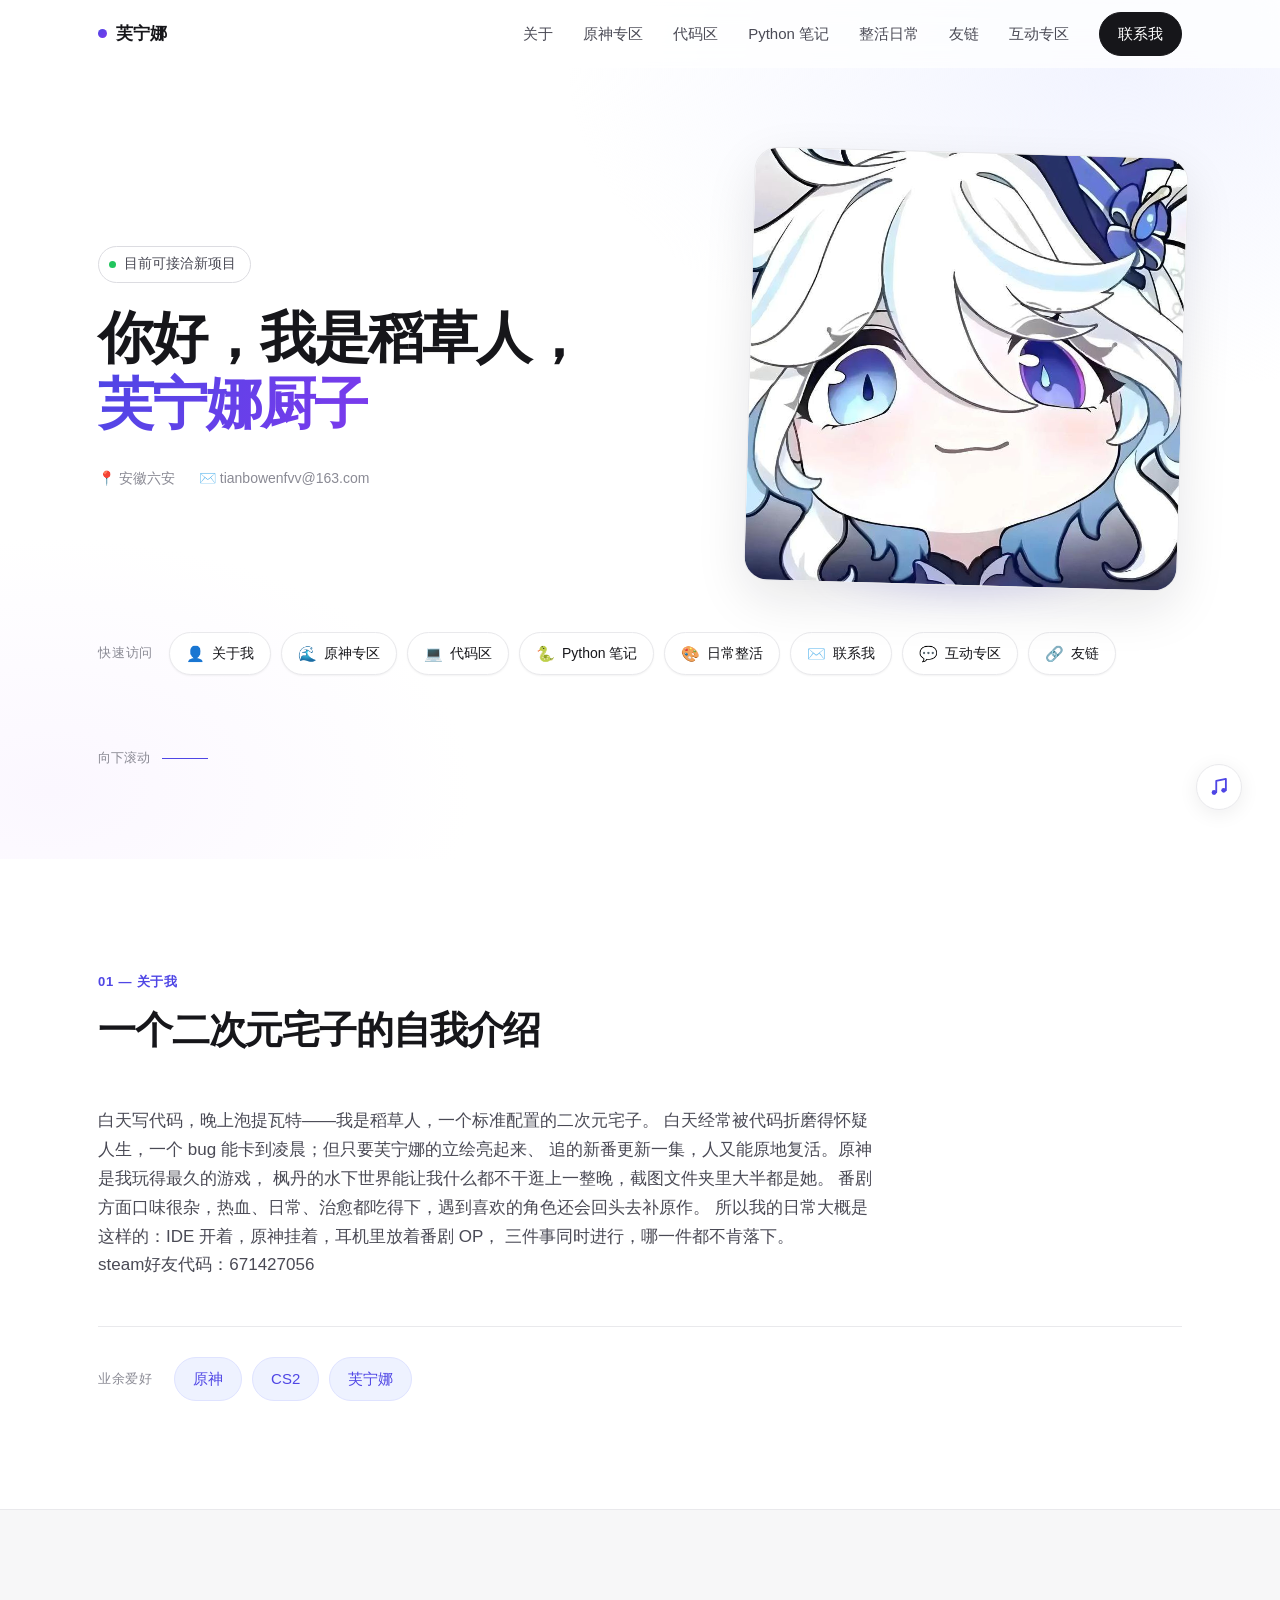
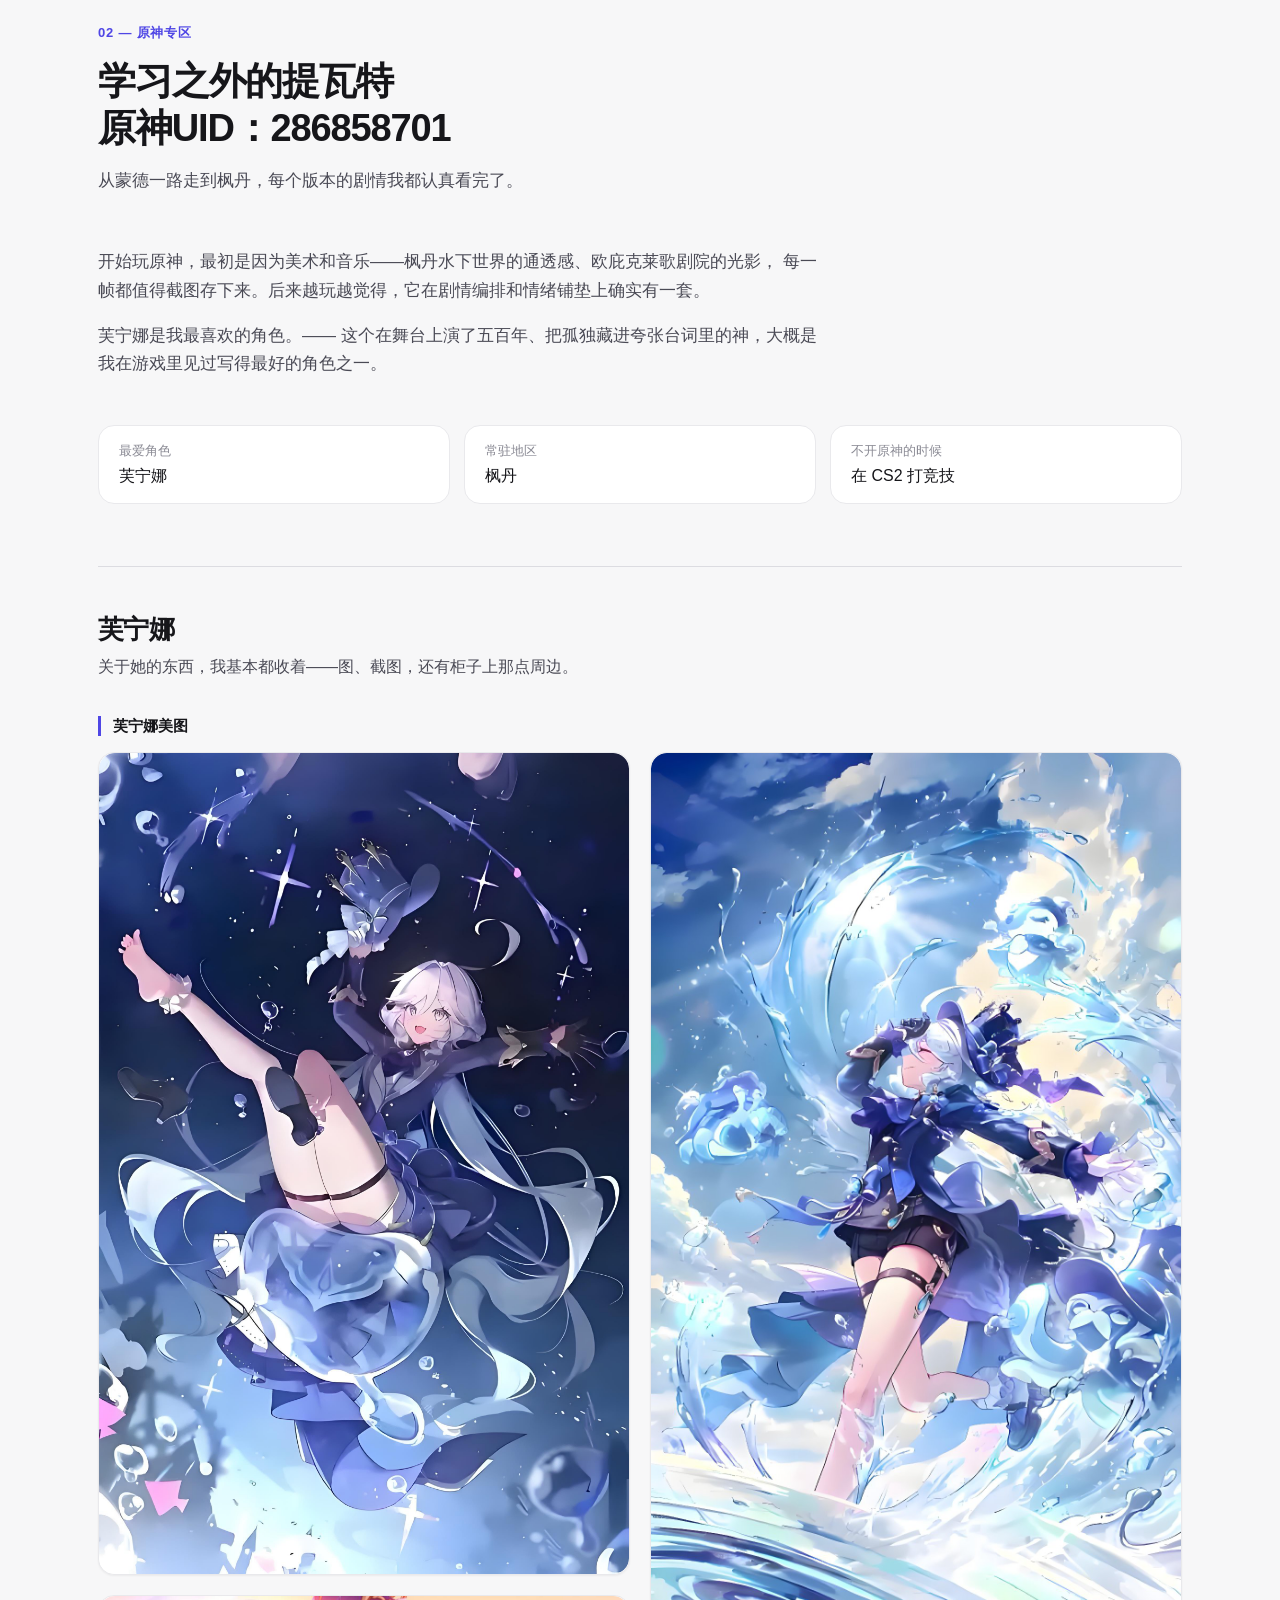
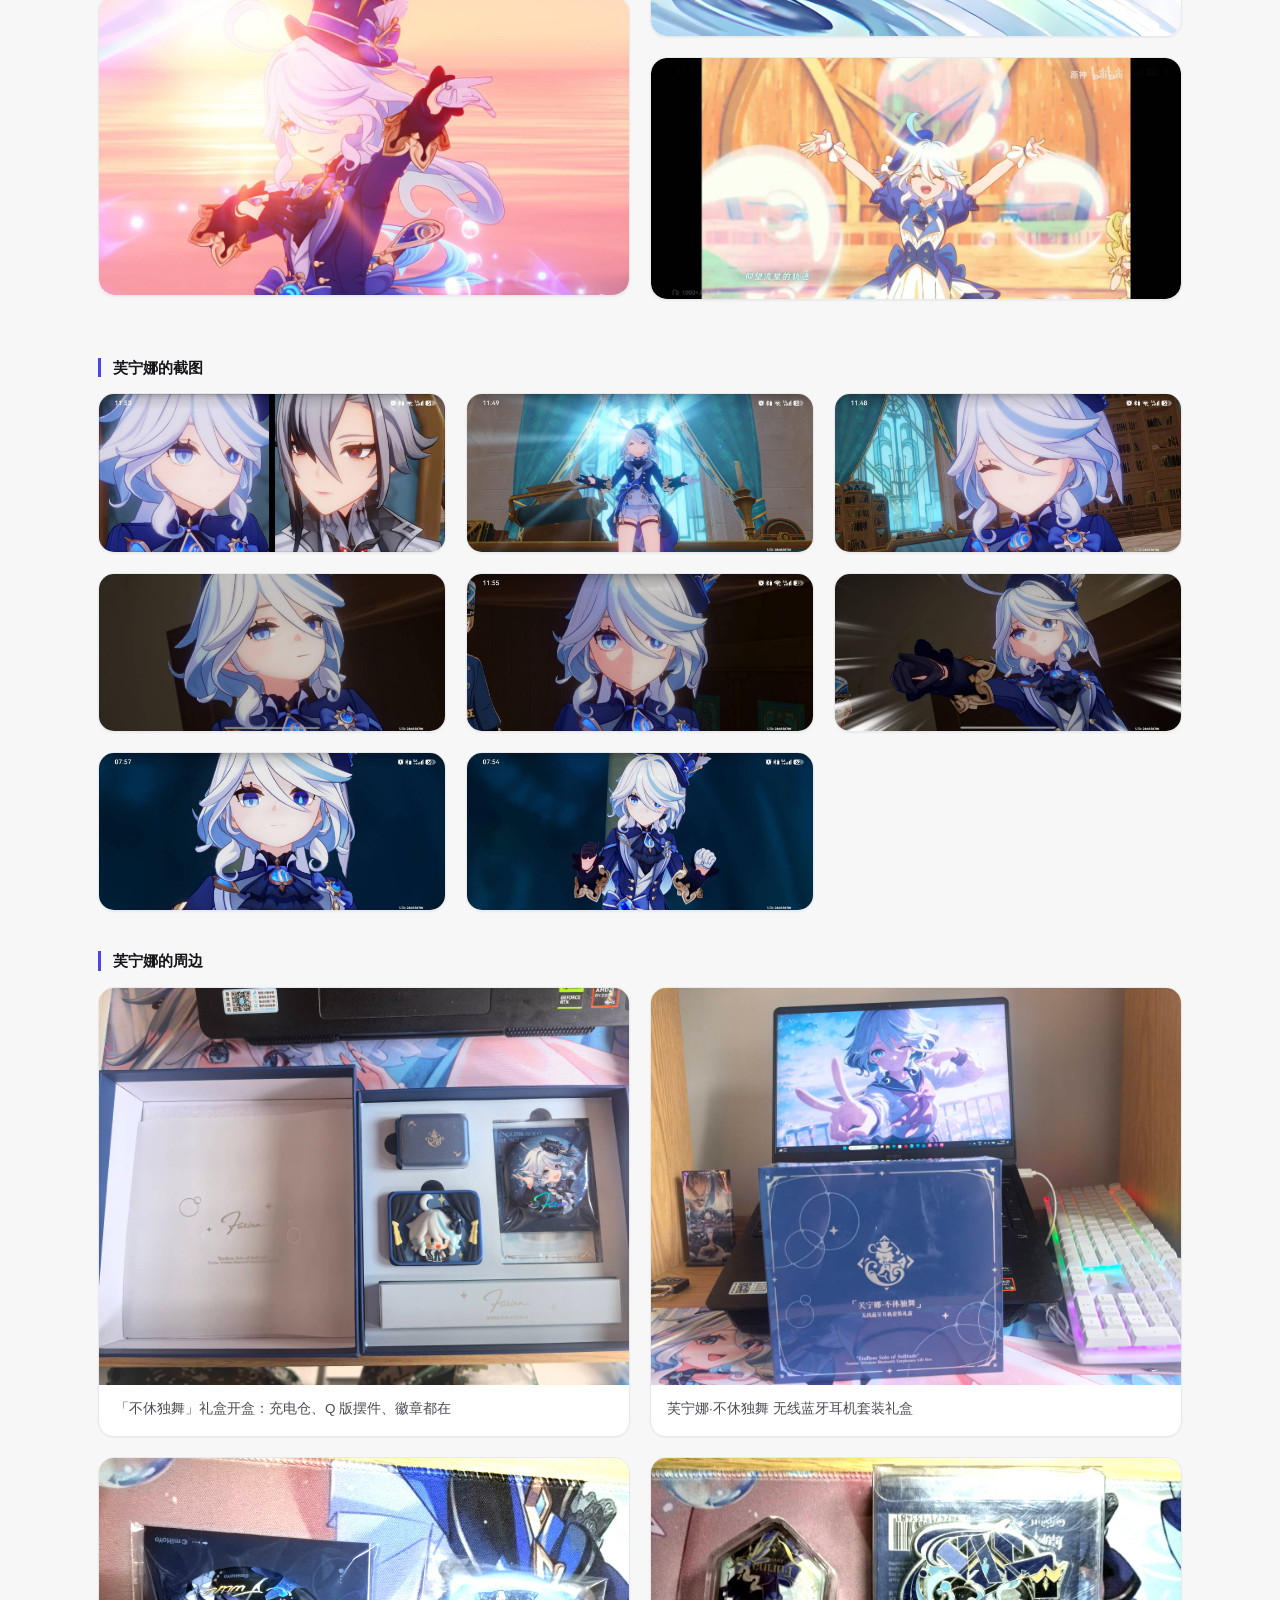
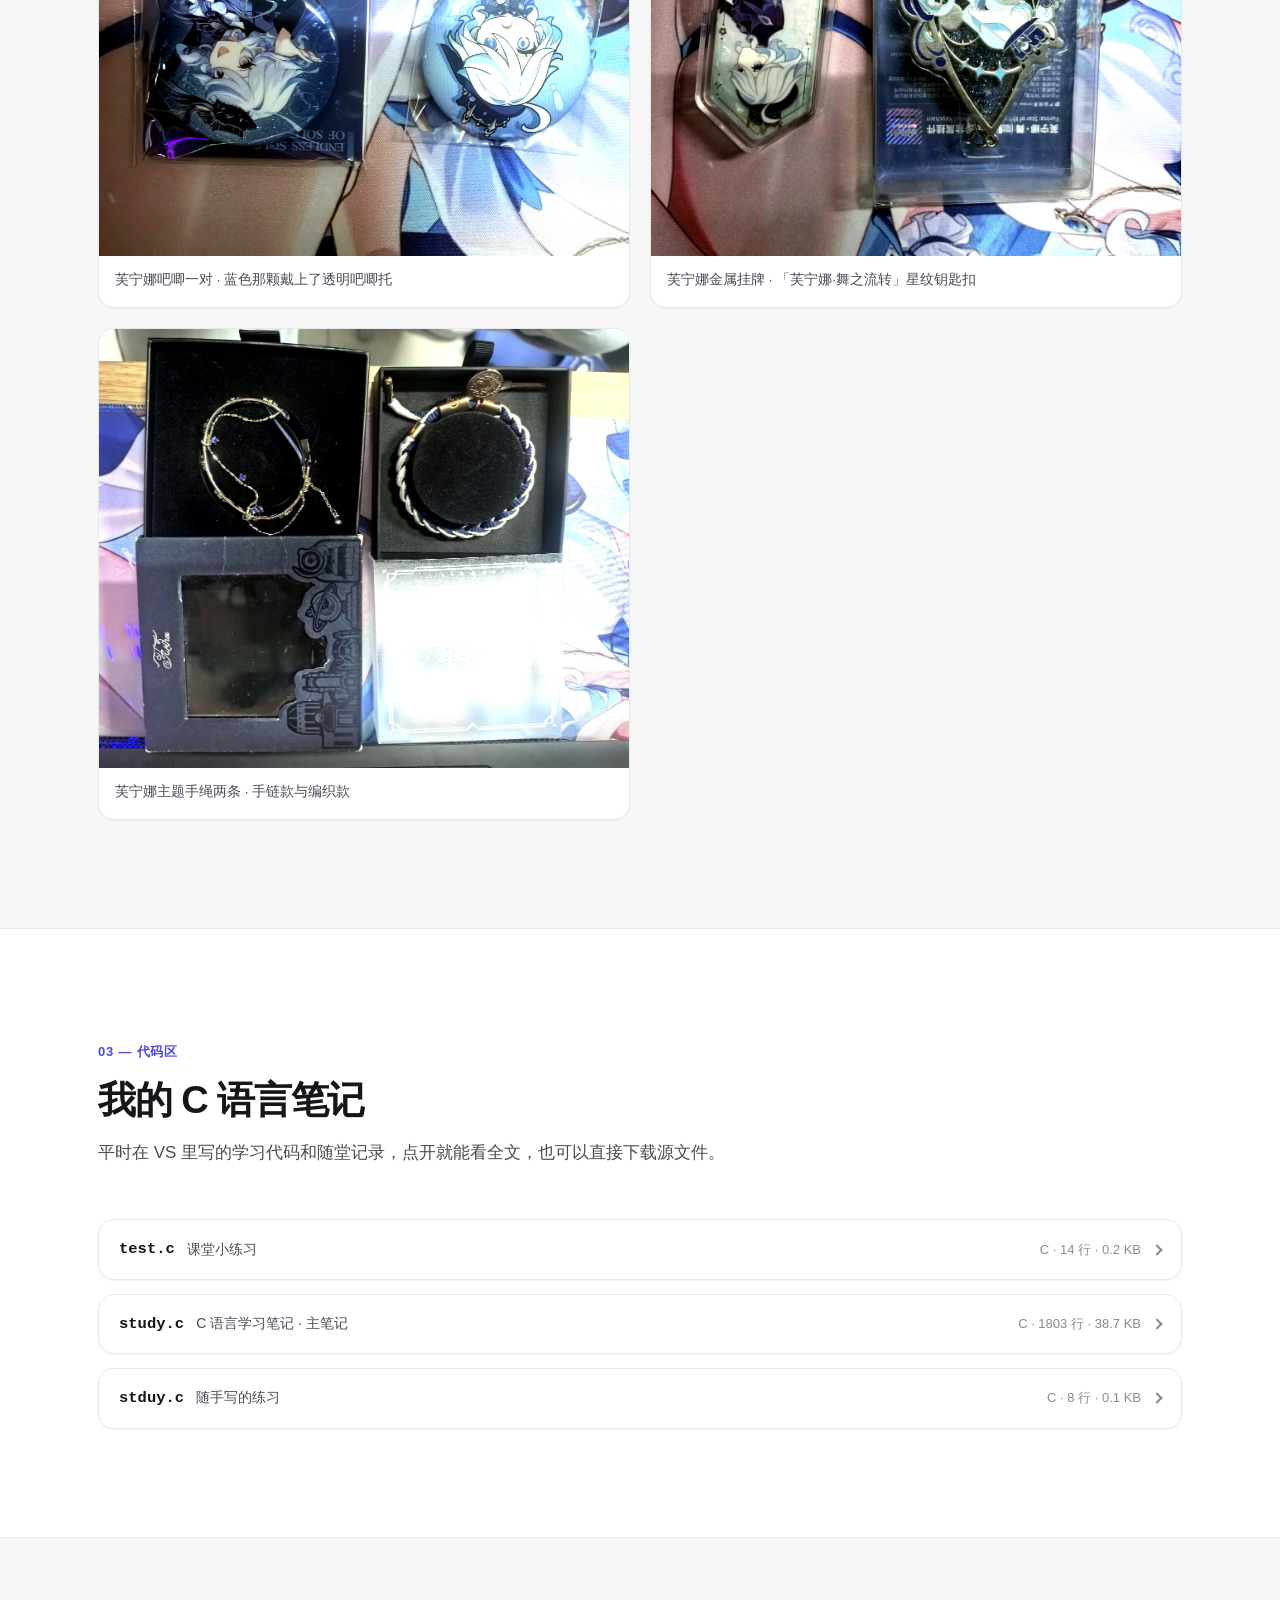
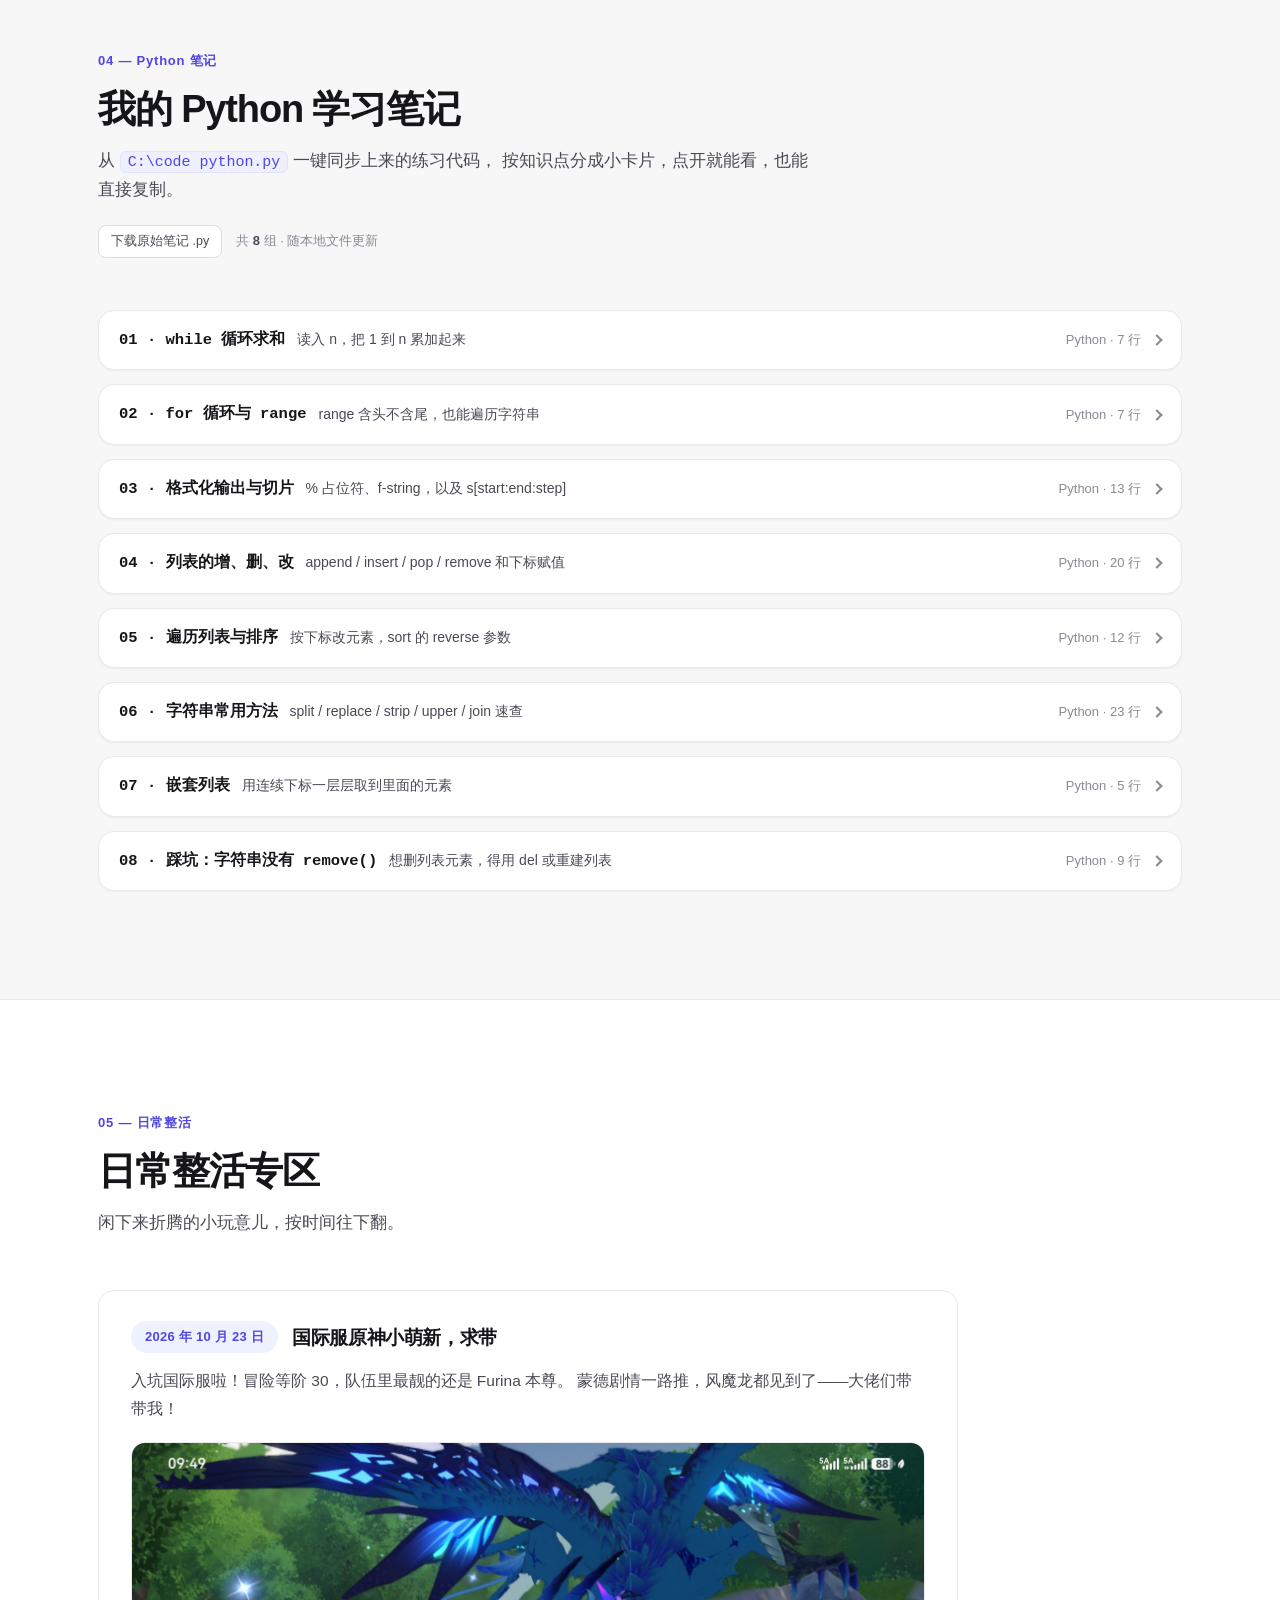
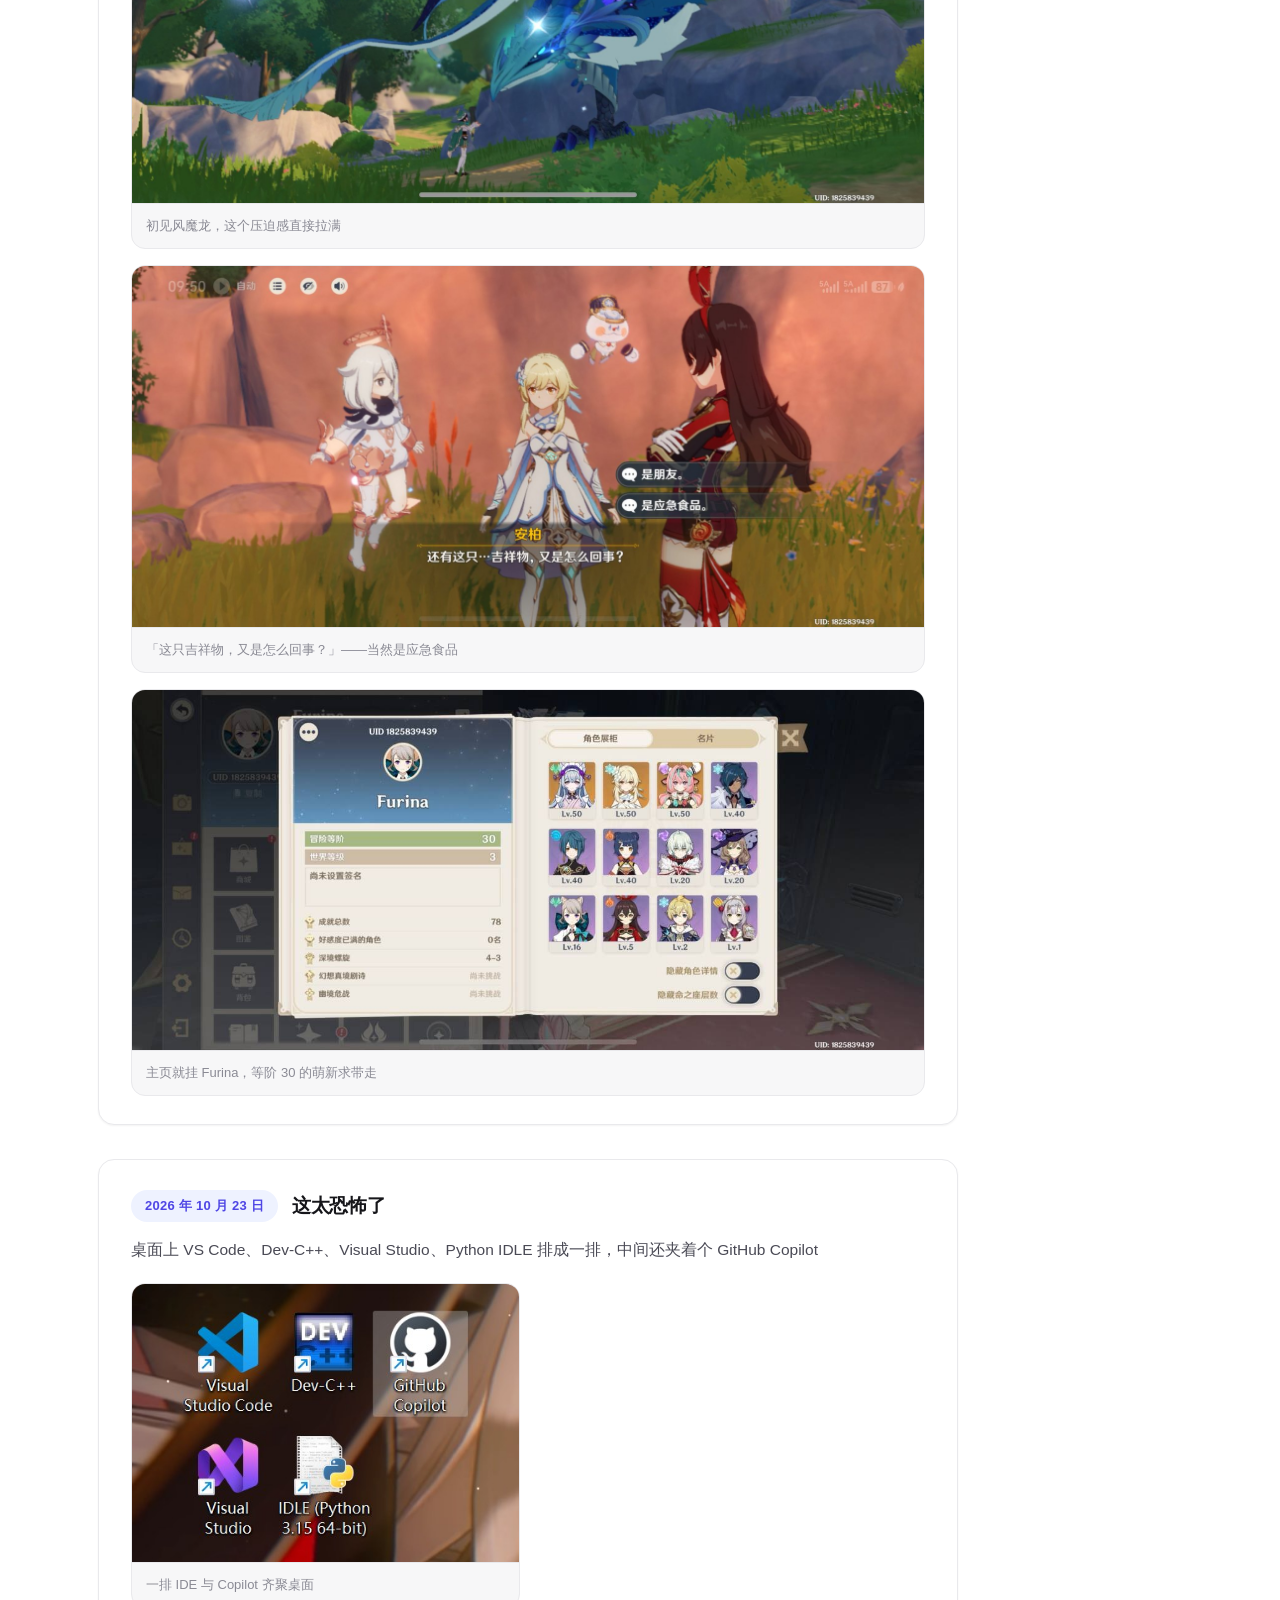
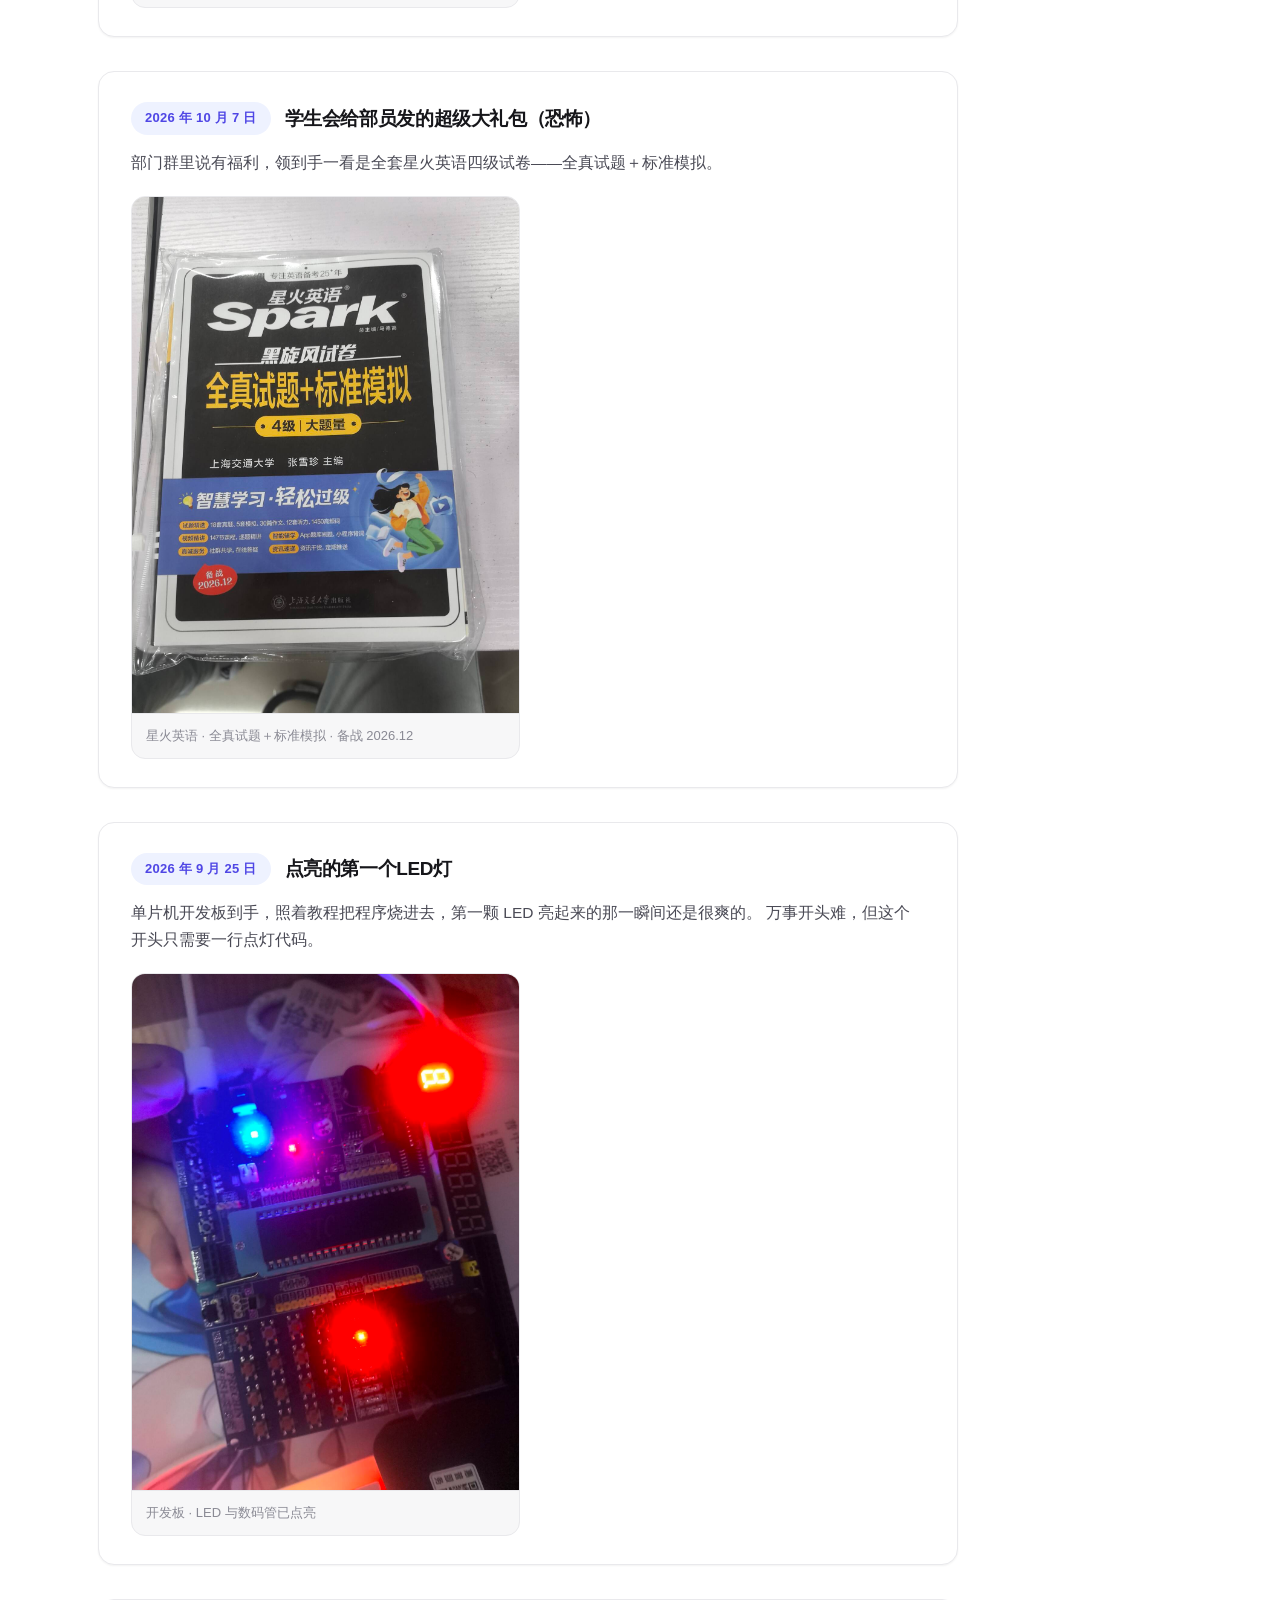
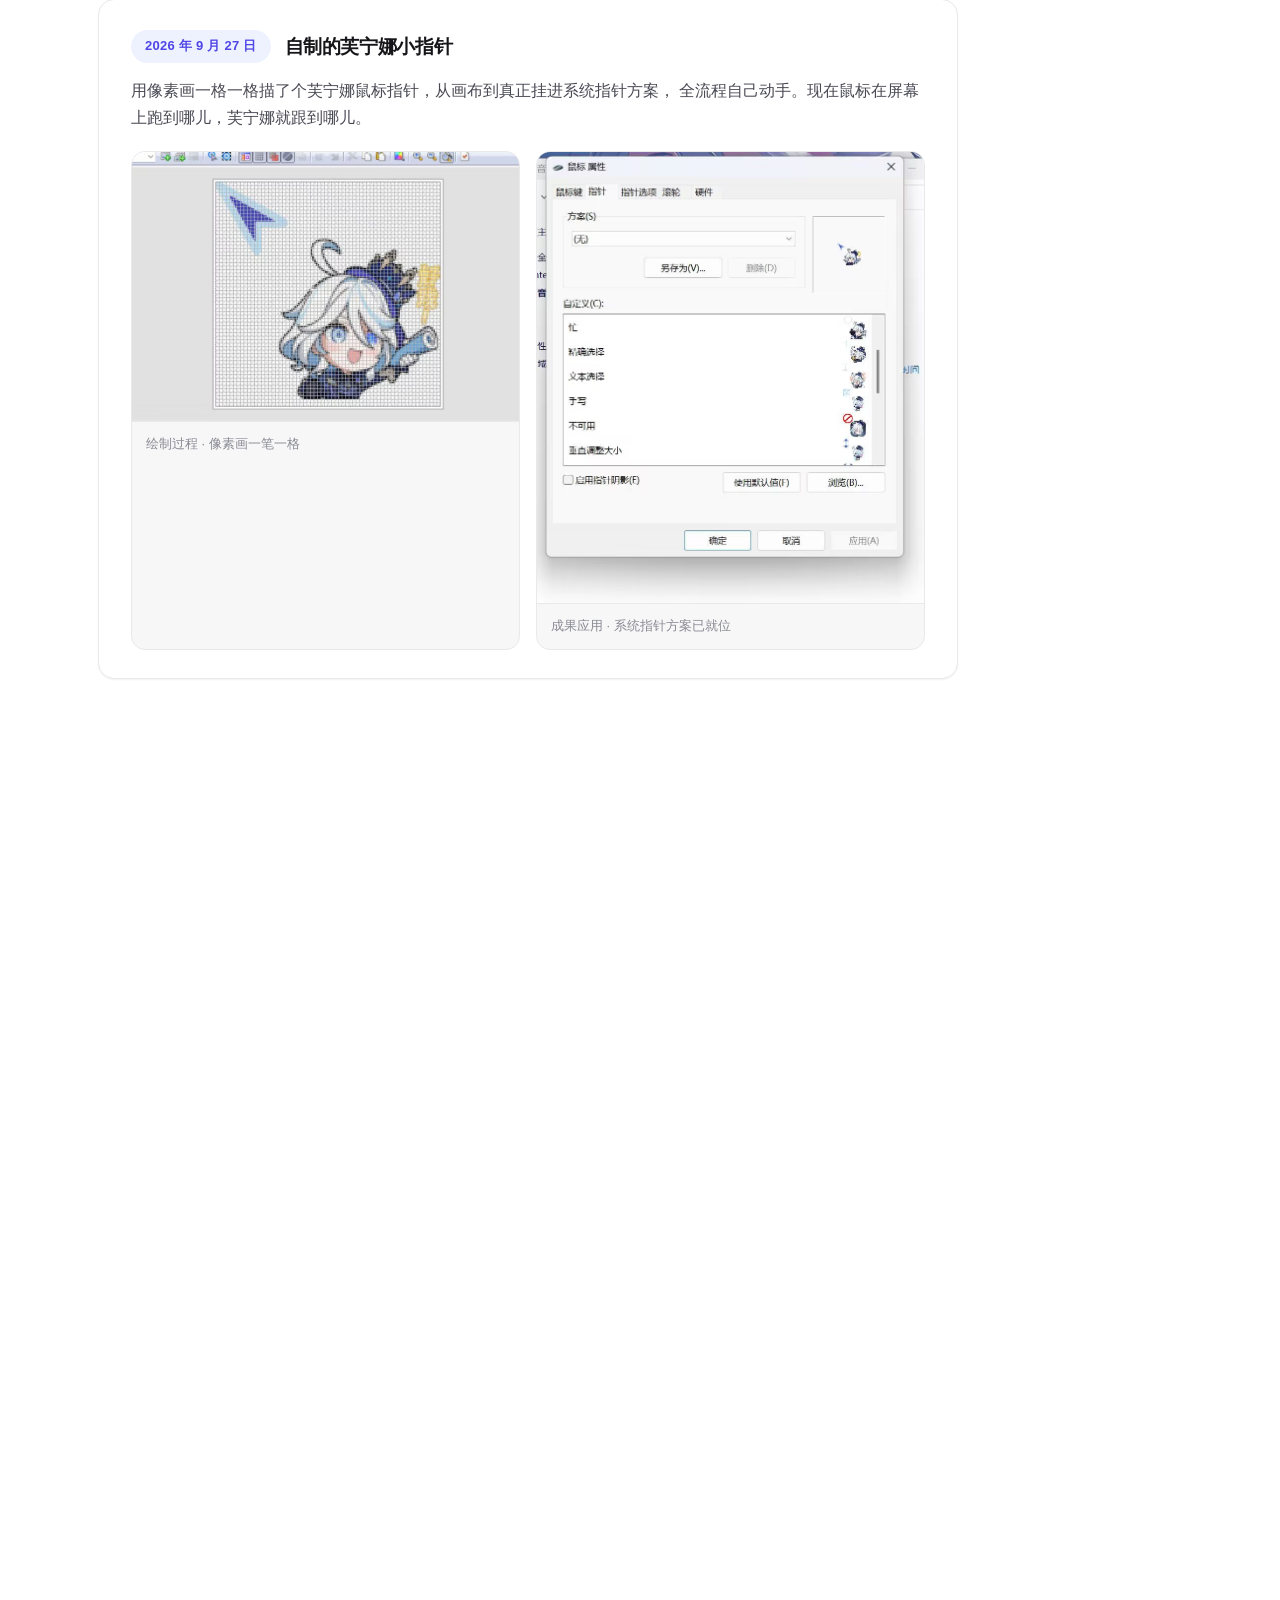
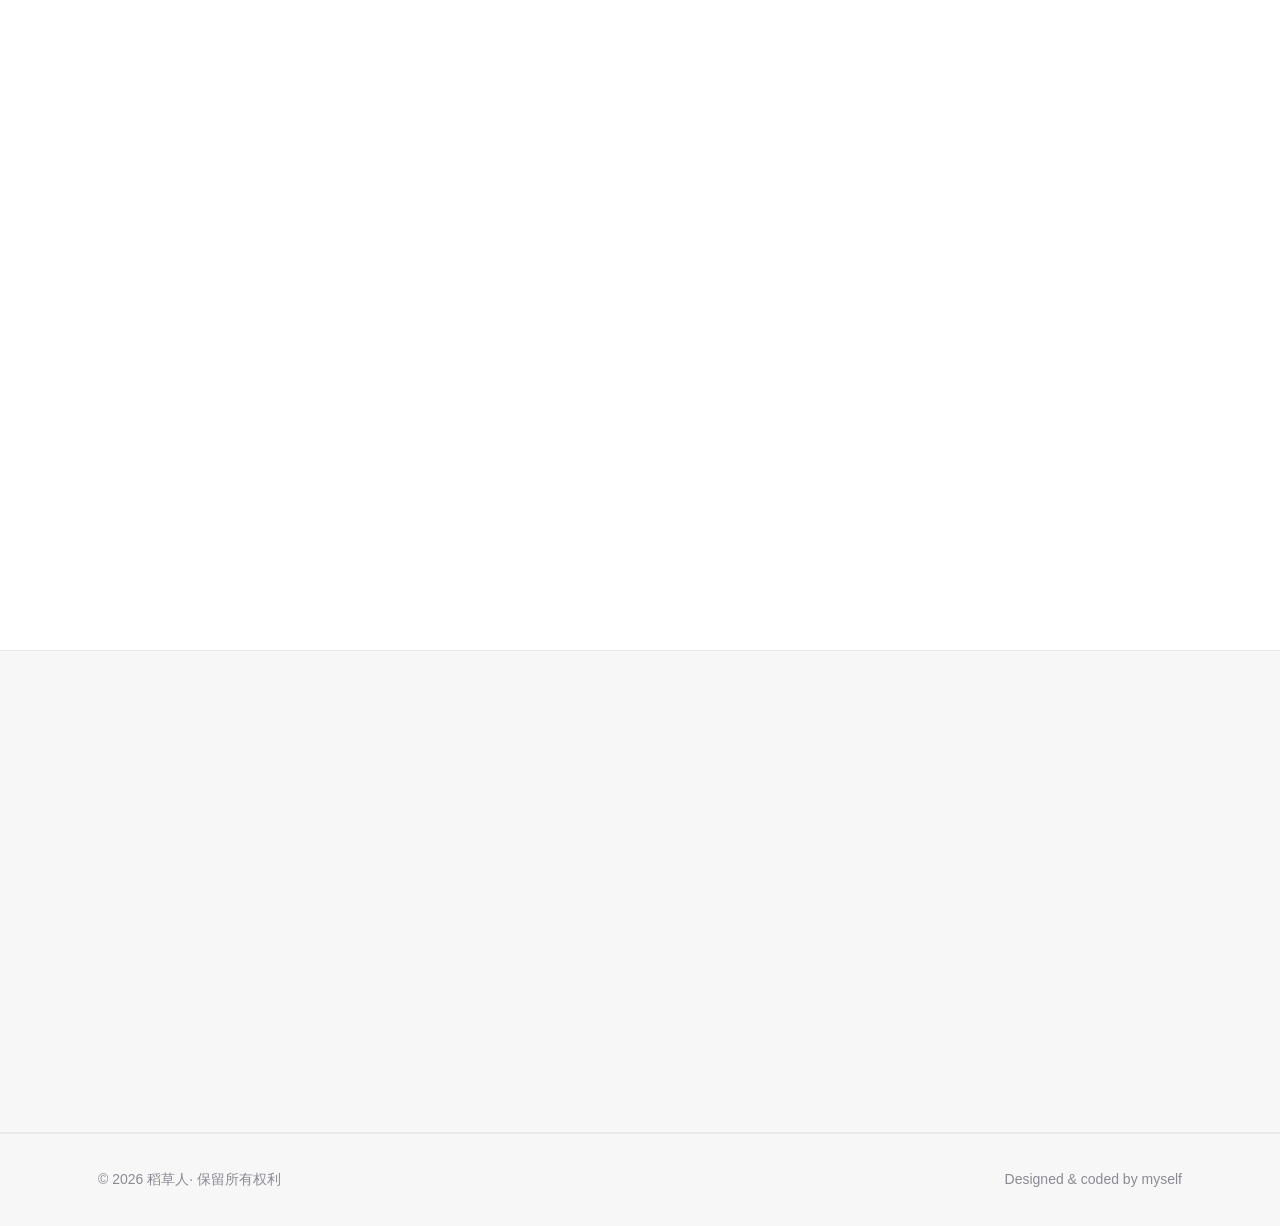
==== commit 563d9a90: "feat(整活区): 新增 10-23 动态「国际服原神小萌新，求带」(3 图)" ====
--- a/index.html
+++ b/index.html
@@ -2357,6 +2357,31 @@
       </div>
 
       <div class="fun-list">
+        <article class="fun-post reveal">
+          <div class="fun-head">
+            <time class="fun-date" datetime="2026-10-23">2026 年 10 月 23 日</time>
+            <h3 class="fun-title">国际服原神小萌新，求带</h3>
+          </div>
+          <p class="fun-text">
+            入坑国际服啦！冒险等阶 30，队伍里最靓的还是 Furina 本尊。
+            蒙德剧情一路推，风魔龙都见到了——大佬们带带我！
+          </p>
+          <div class="fun-gallery fun-gallery--stack">
+            <figure class="fun-fig">
+              <img src="images/fun-6.jpg" alt="初见风魔龙：巨龙盘踞在草地岩石上" loading="lazy">
+              <figcaption>初见风魔龙，这个压迫感直接拉满</figcaption>
+            </figure>
+            <figure class="fun-fig">
+              <img src="images/fun-7.jpg" alt="安柏剧情对话，选项「是朋友」与「是应急食品」" loading="lazy">
+              <figcaption>「这只吉祥物，又是怎么回事？」——当然是应急食品</figcaption>
+            </figure>
+            <figure class="fun-fig">
+              <img src="images/fun-8.jpg" alt="国际服个人主页：Furina 头像，冒险等阶 30，角色展柜" loading="lazy">
+              <figcaption>主页就挂 Furina，等阶 30 的萌新求带走</figcaption>
+            </figure>
+          </div>
+        </article>
+
         <article class="fun-post reveal in">
           <div class="fun-head">
             <time class="fun-date" datetime="2026-10-23">2026 年 10 月 23 日</time>
--- a/styles.css
+++ b/styles.css
@@ -558,6 +558,8 @@
 .friend-info strong { font-size: 15.5px; font-weight: 600; }
 .friend-info em { font-style: normal; font-size: 13px; color: var(--muted); }
 .friend-arrow { margin-left: auto; color: var(--muted); font-size: 15px; }
+
+.fun-gallery--stack { grid-template-columns: 1fr; }
 
 /* ===================== 回到顶部按钮 ===================== */
 .to-top {
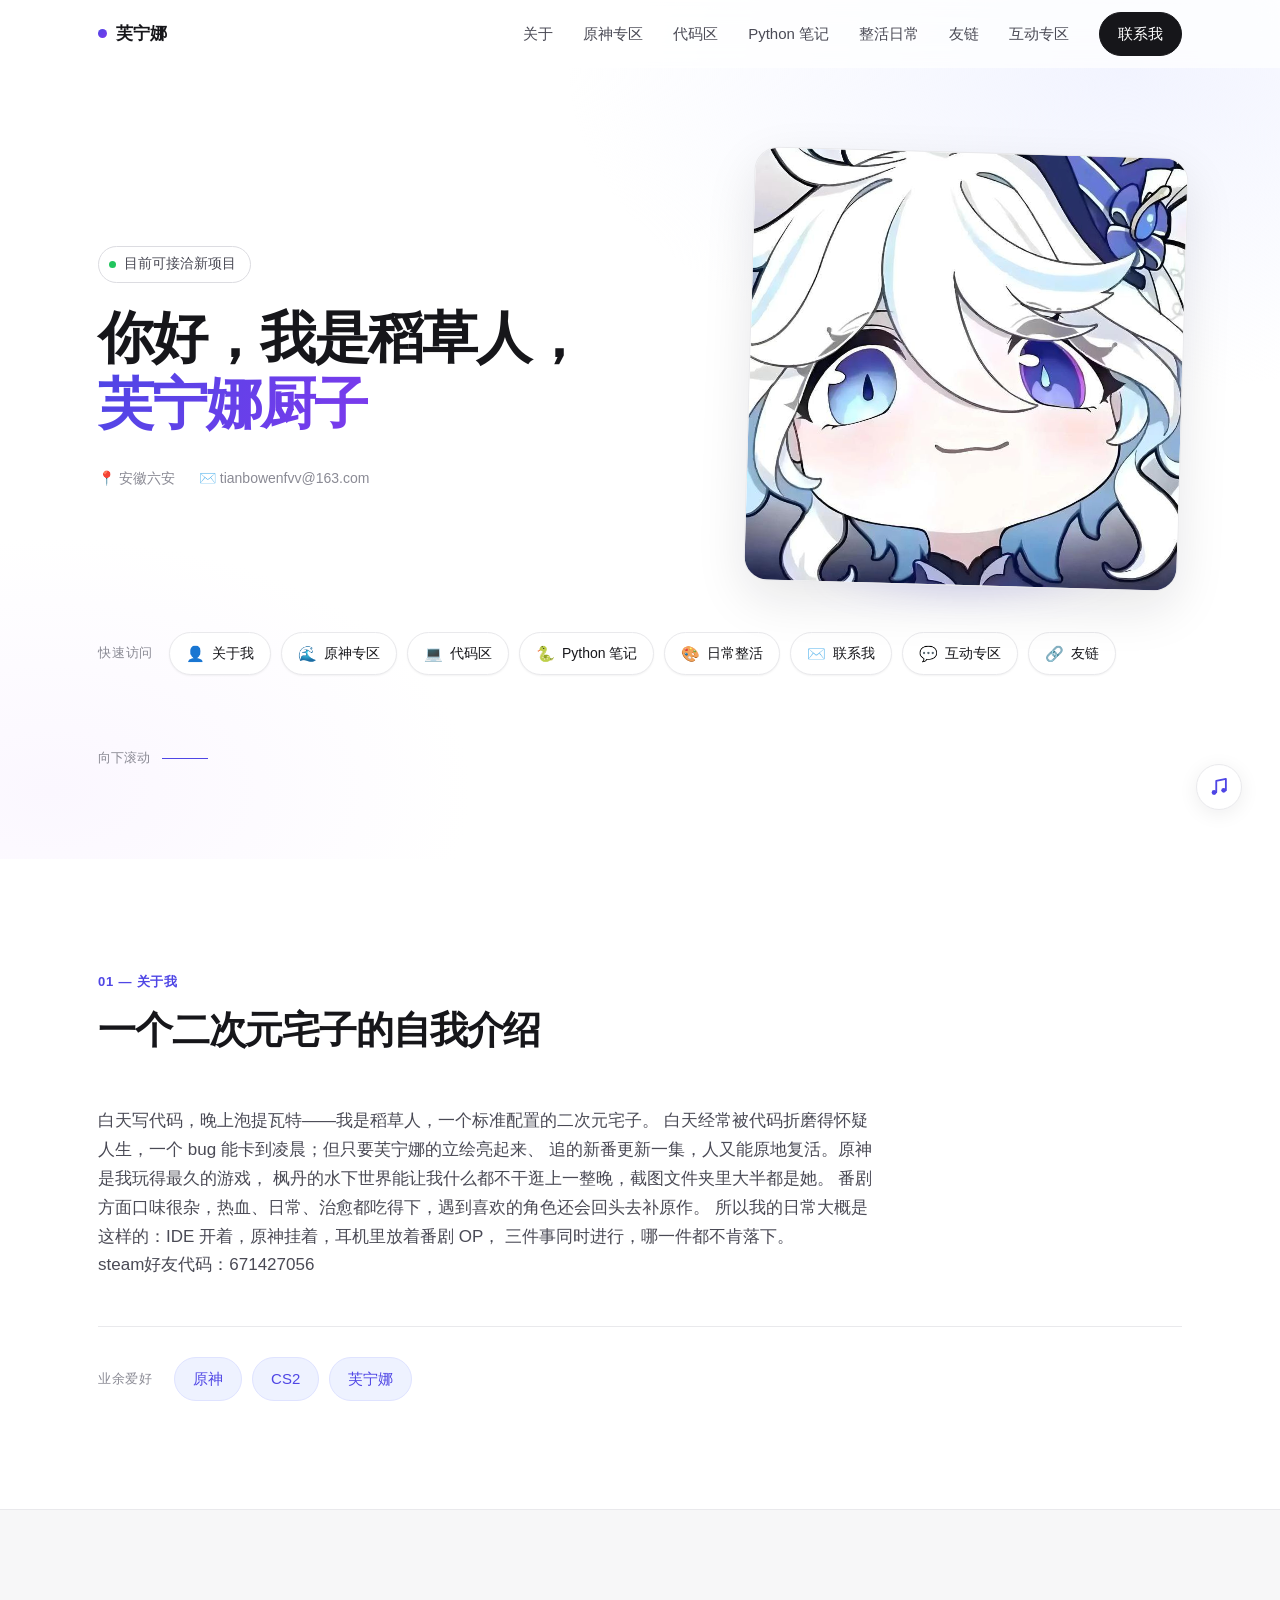
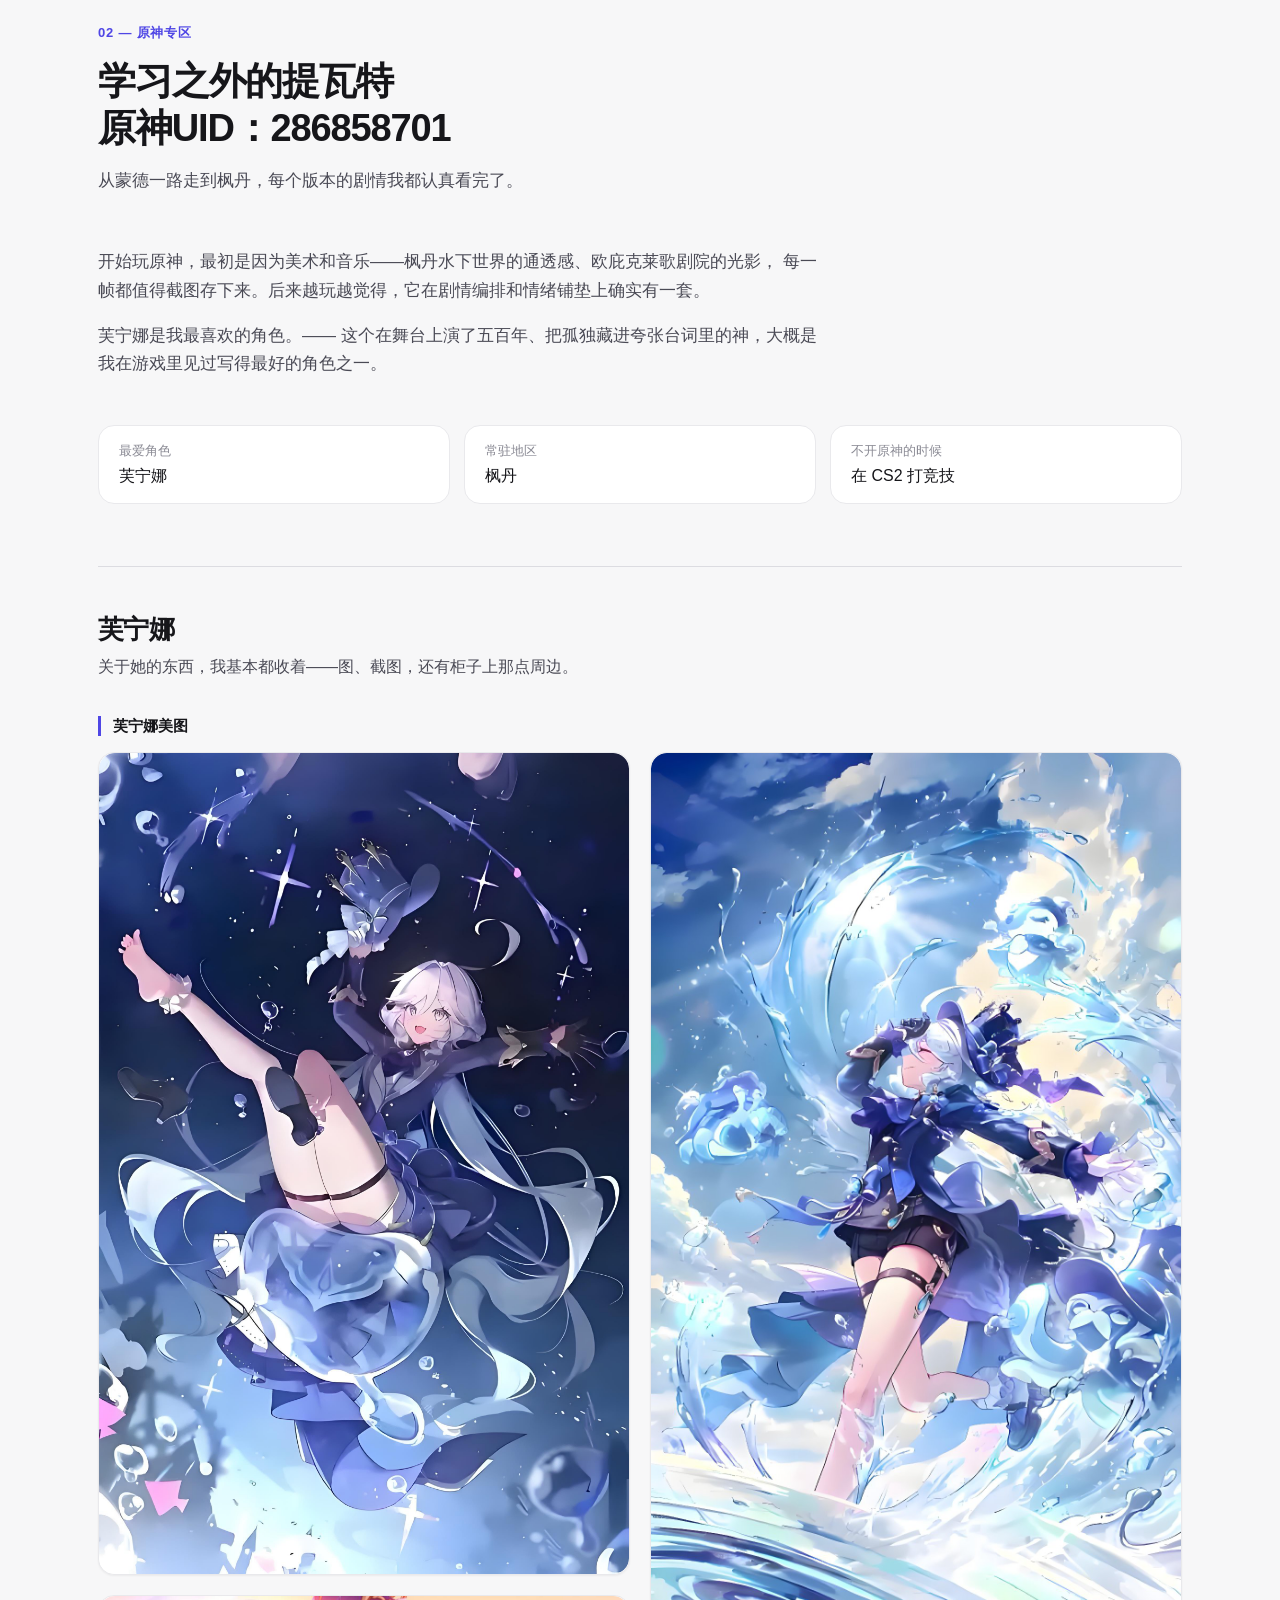
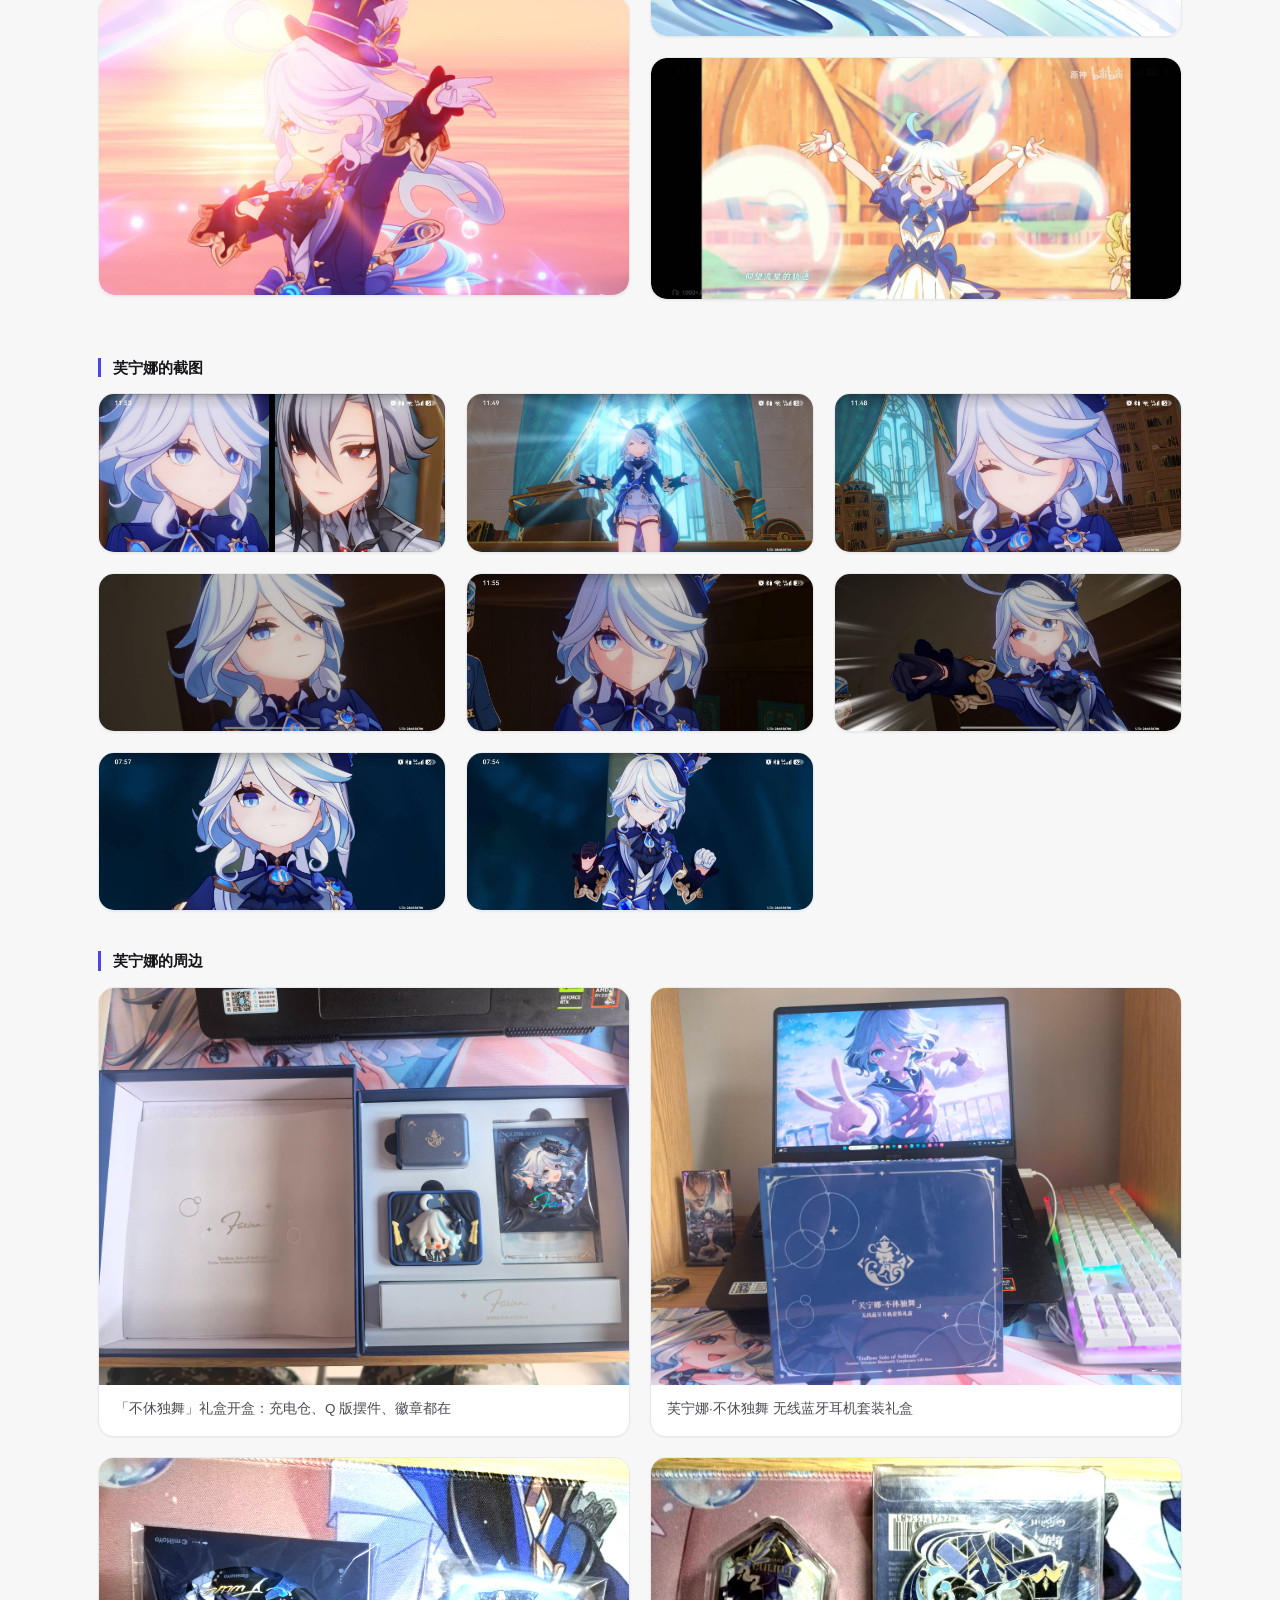
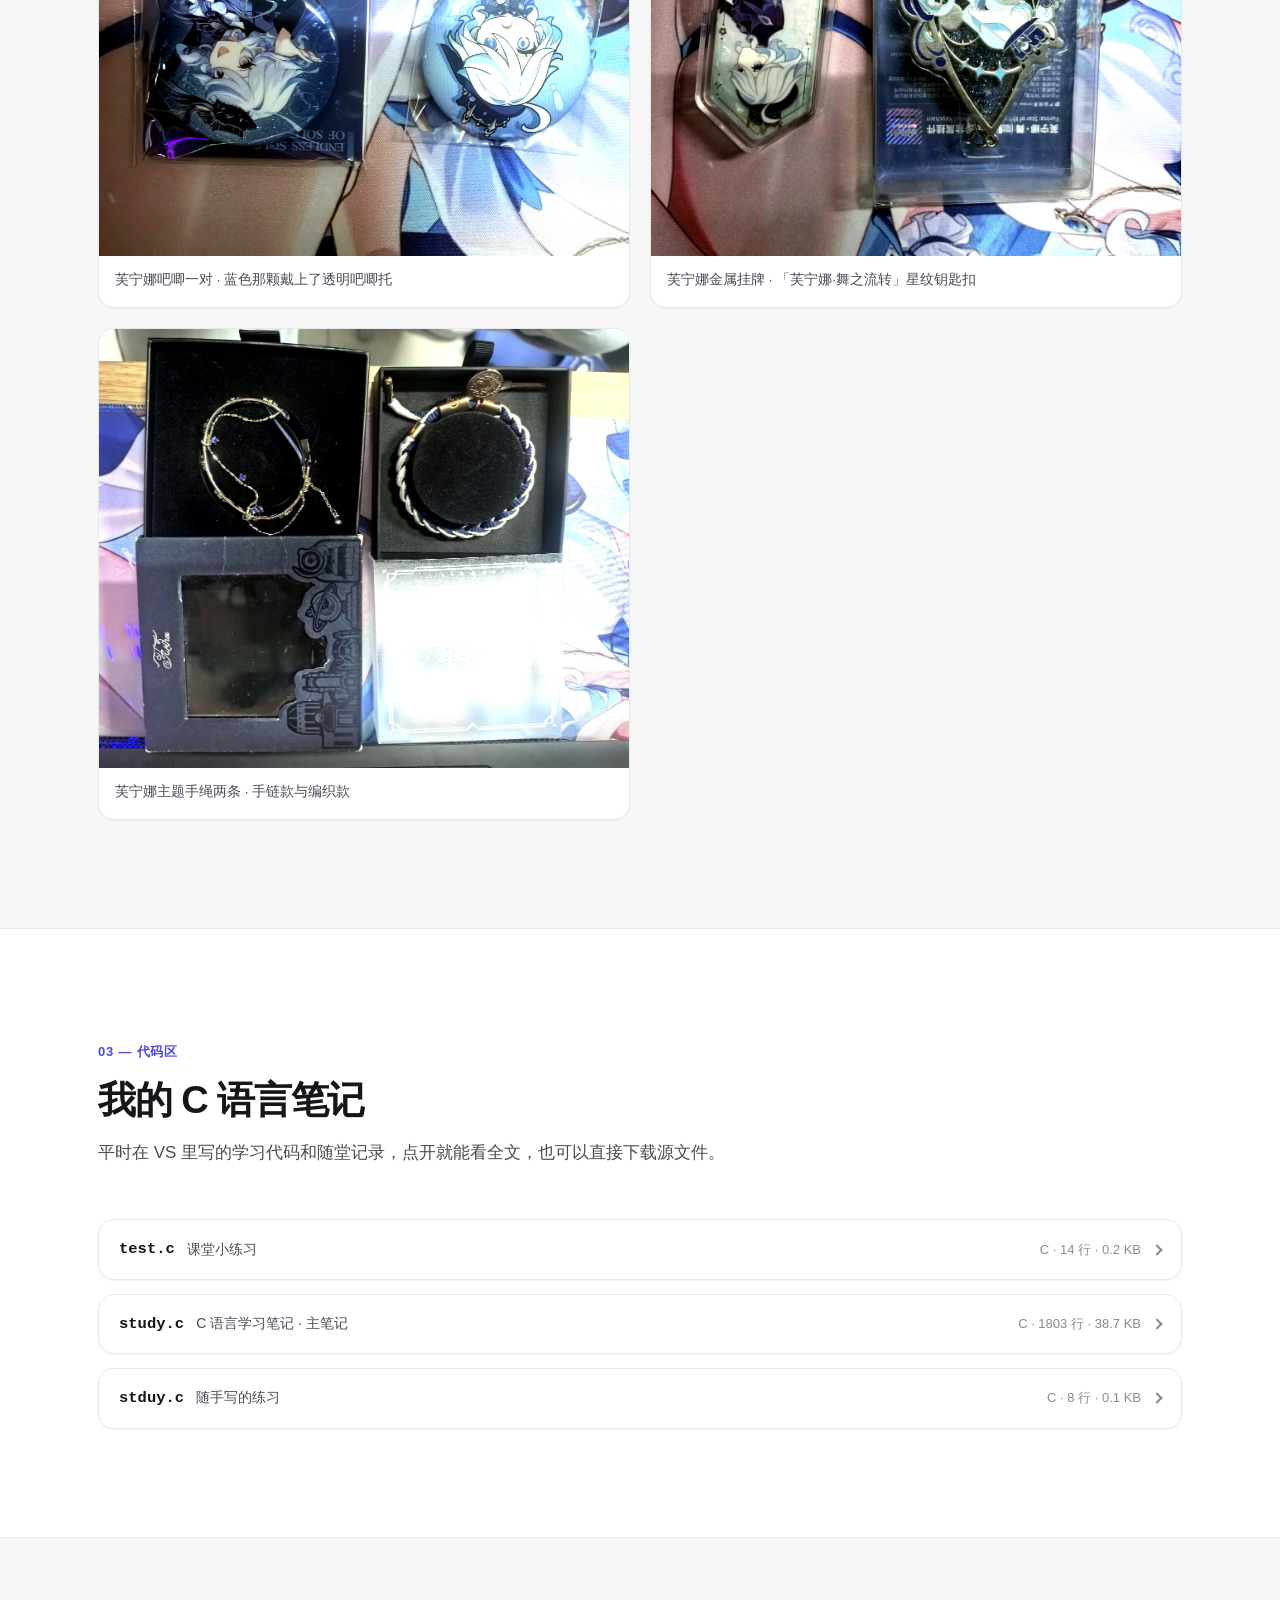
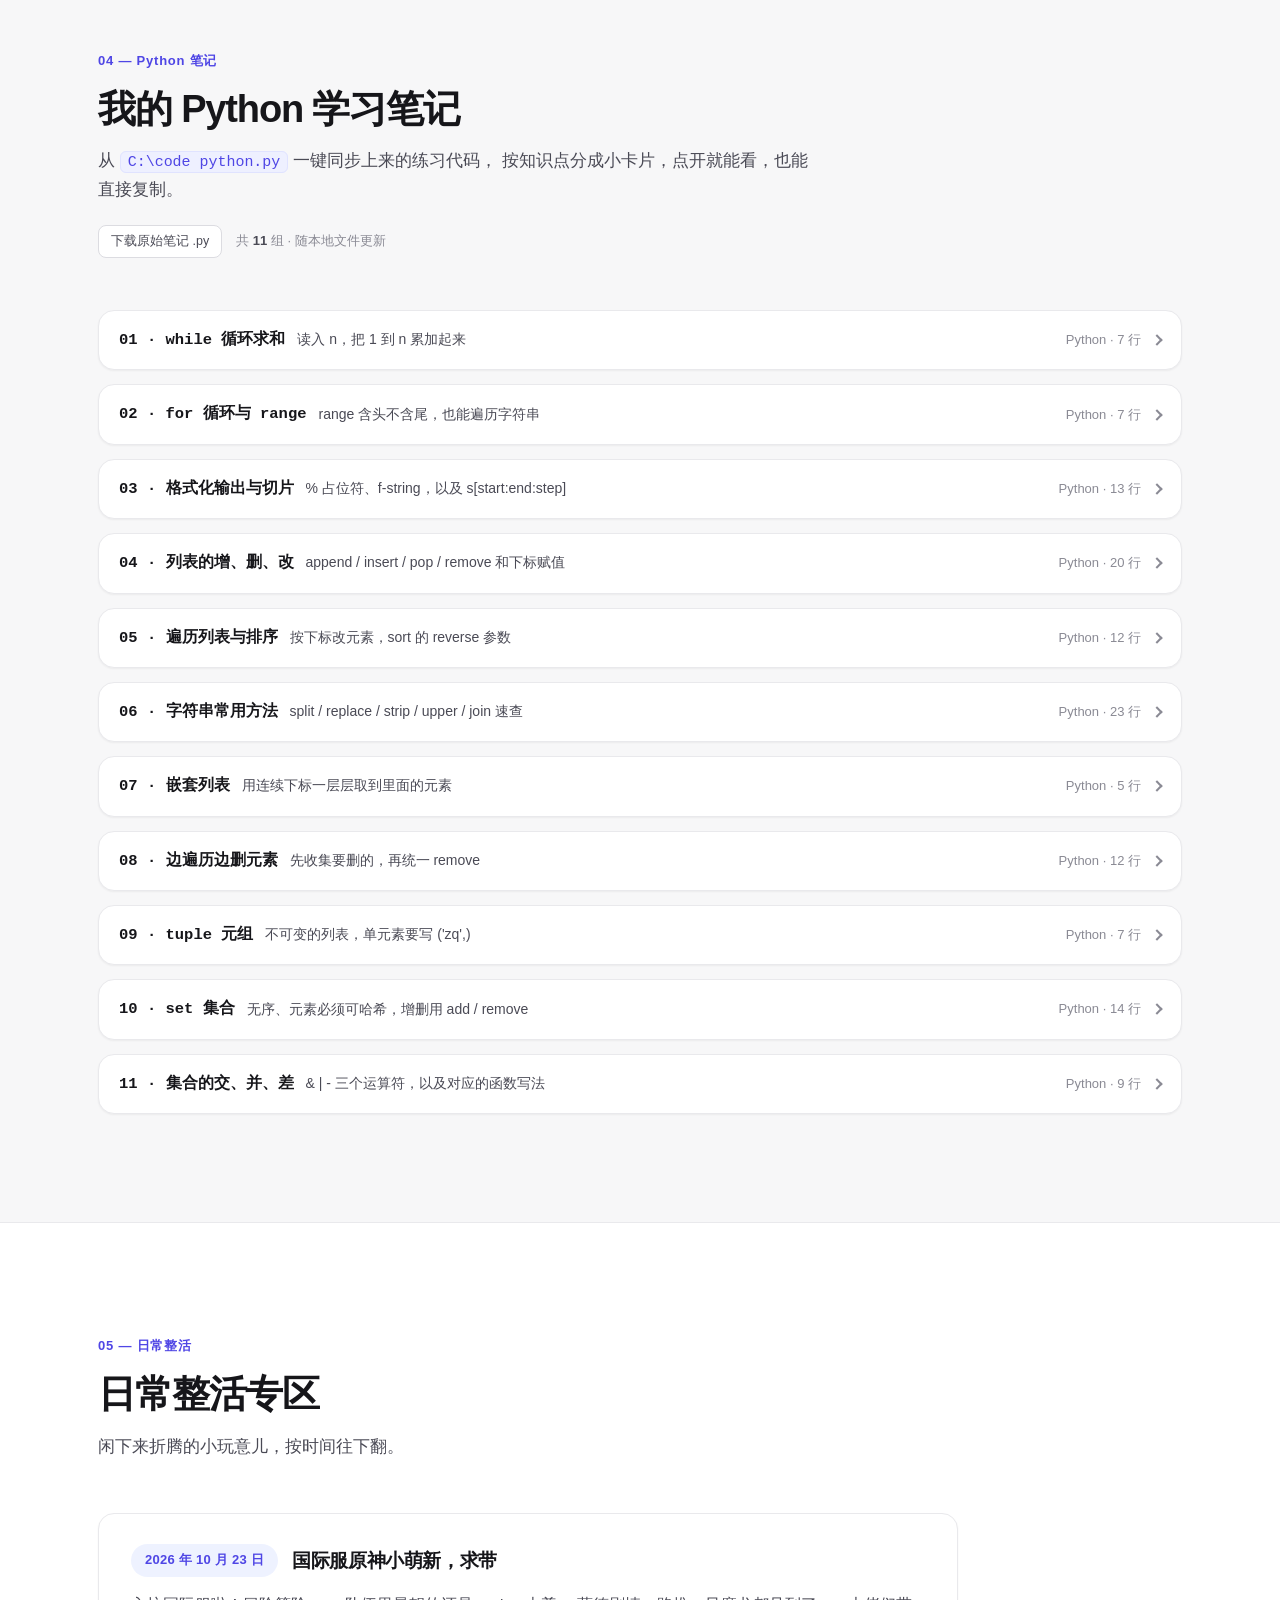
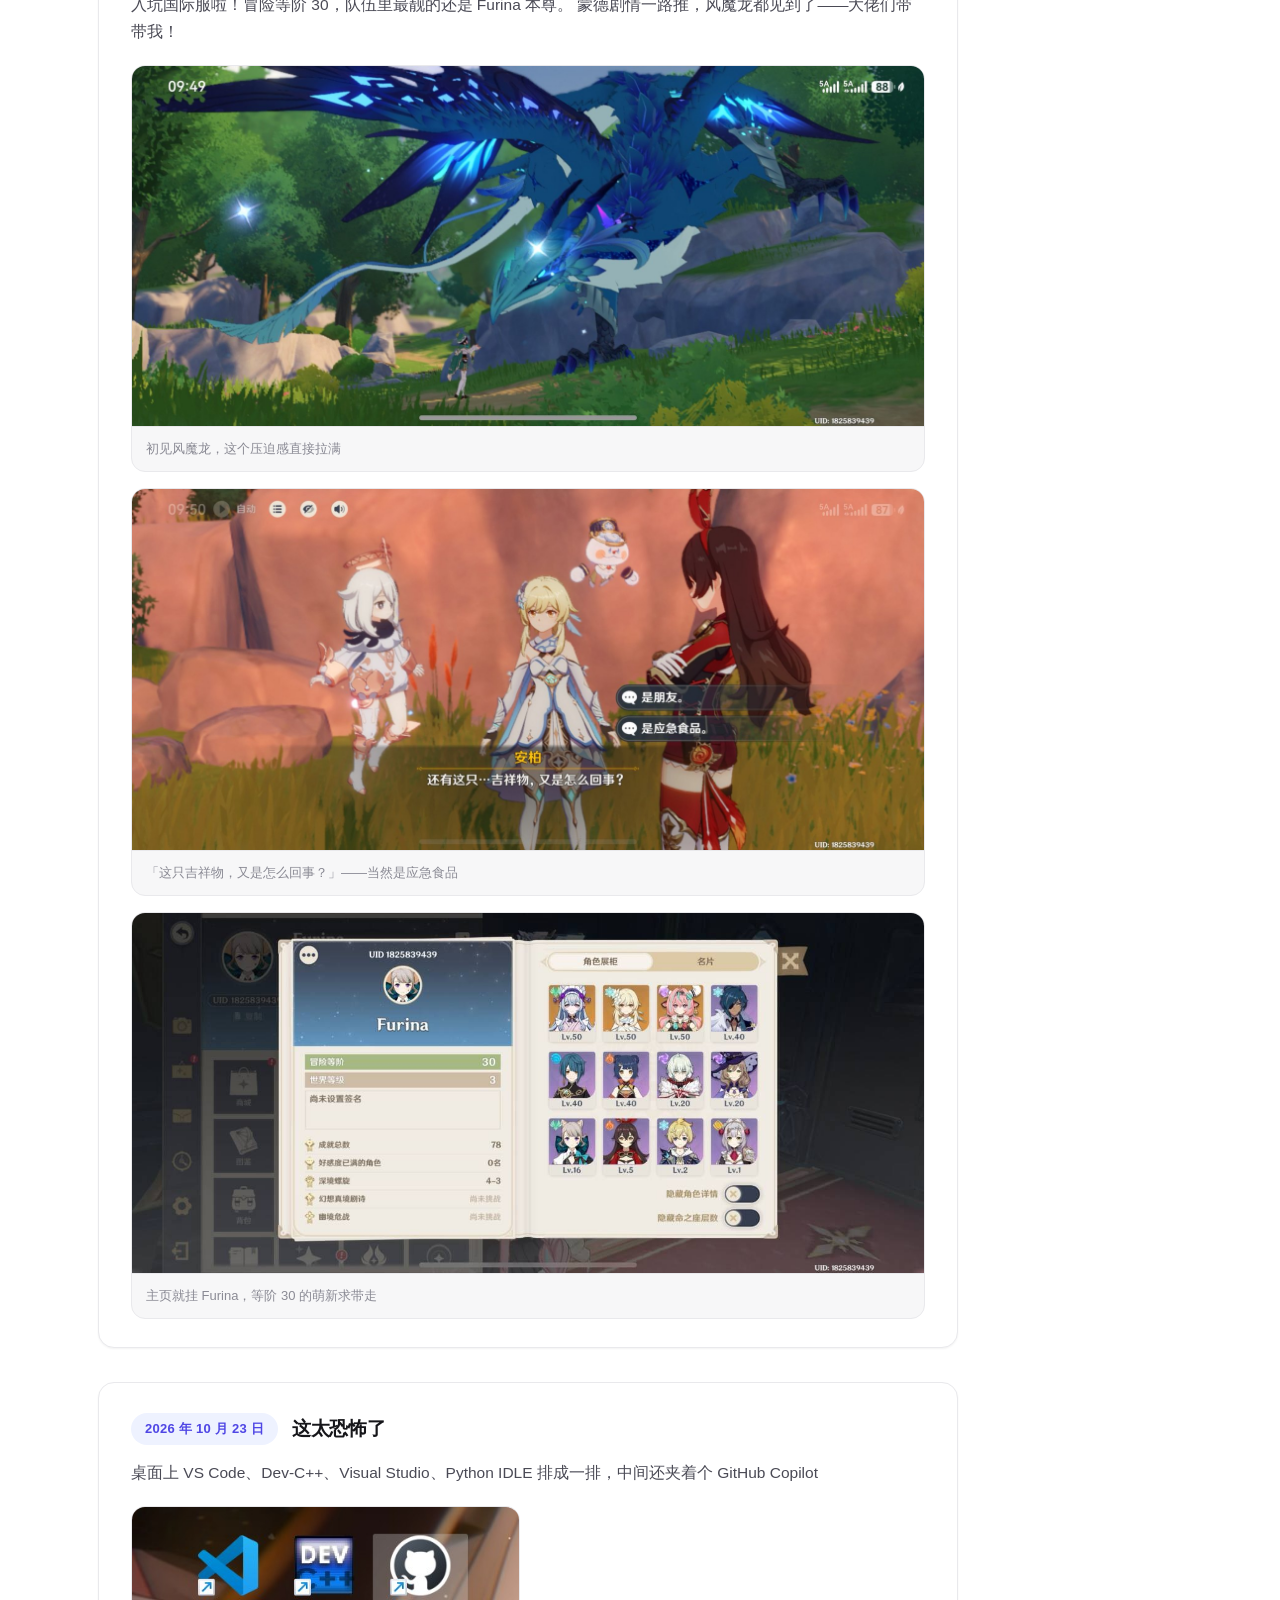
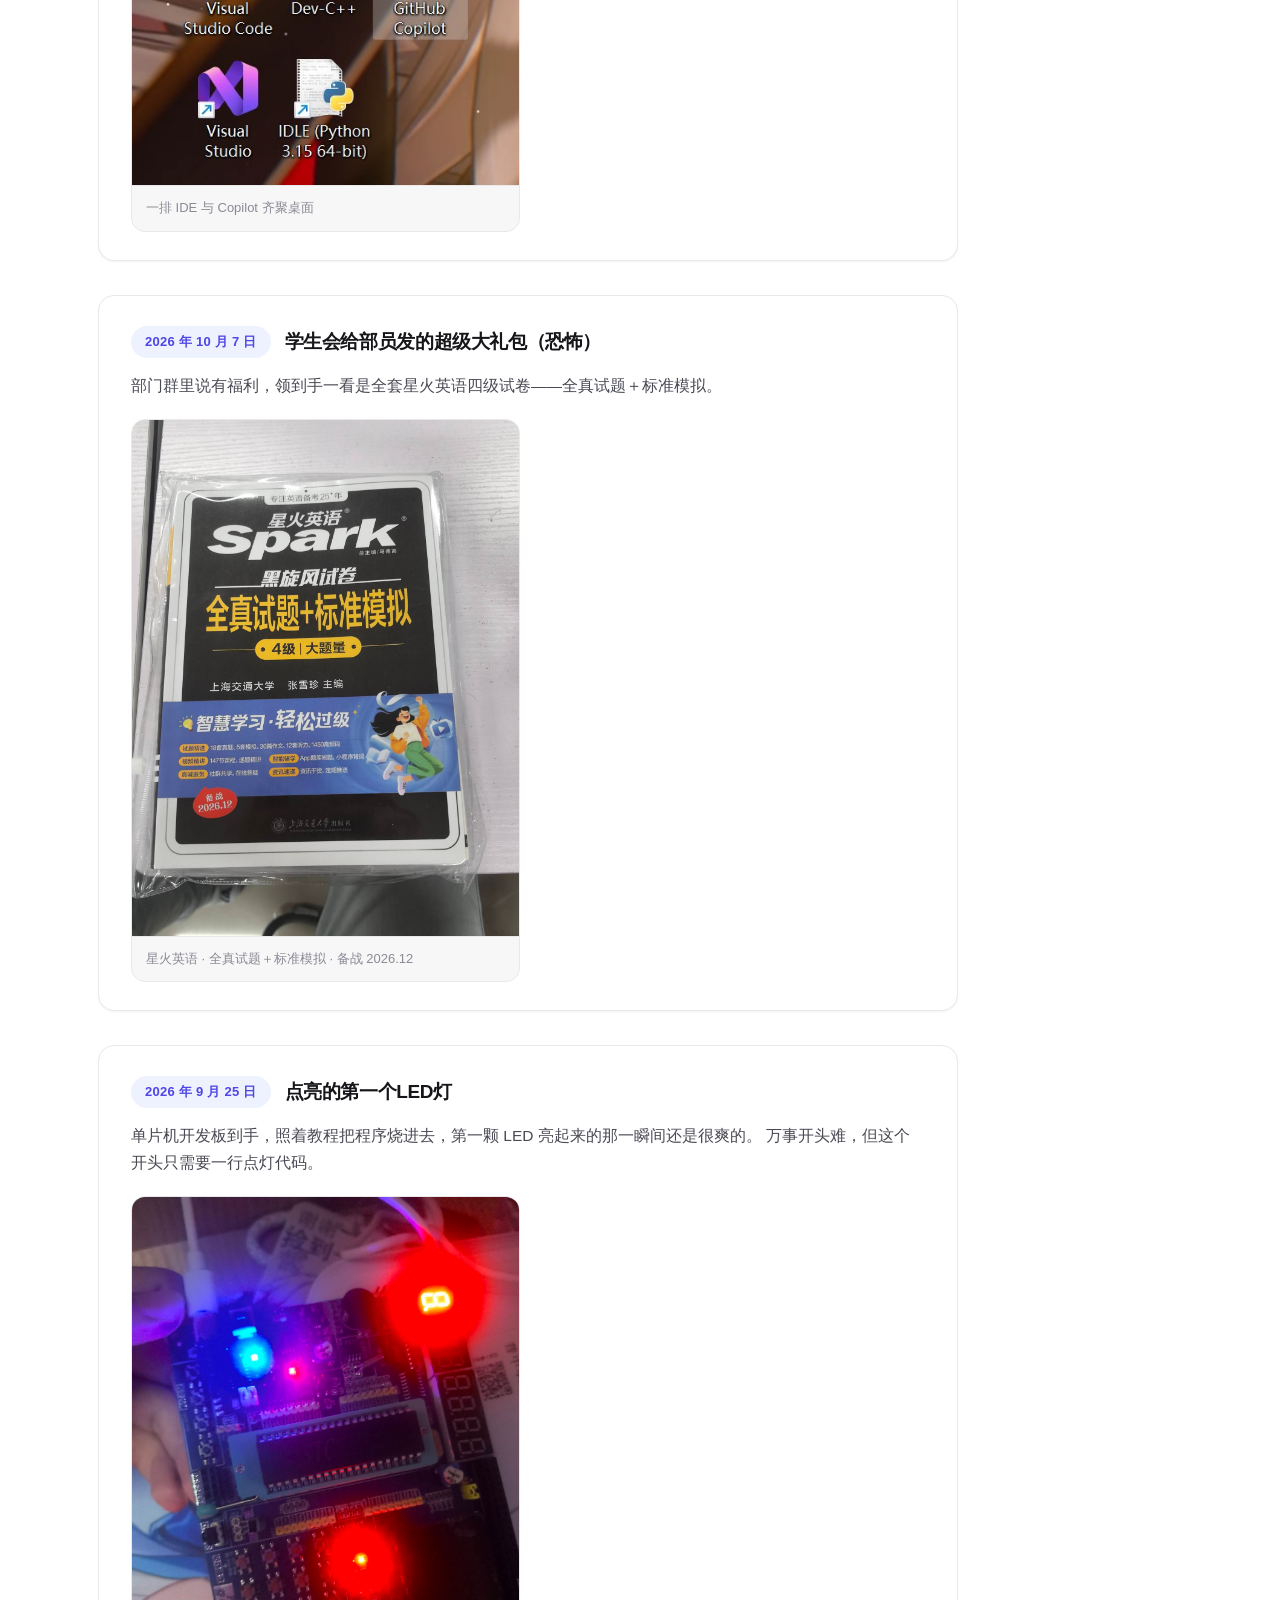
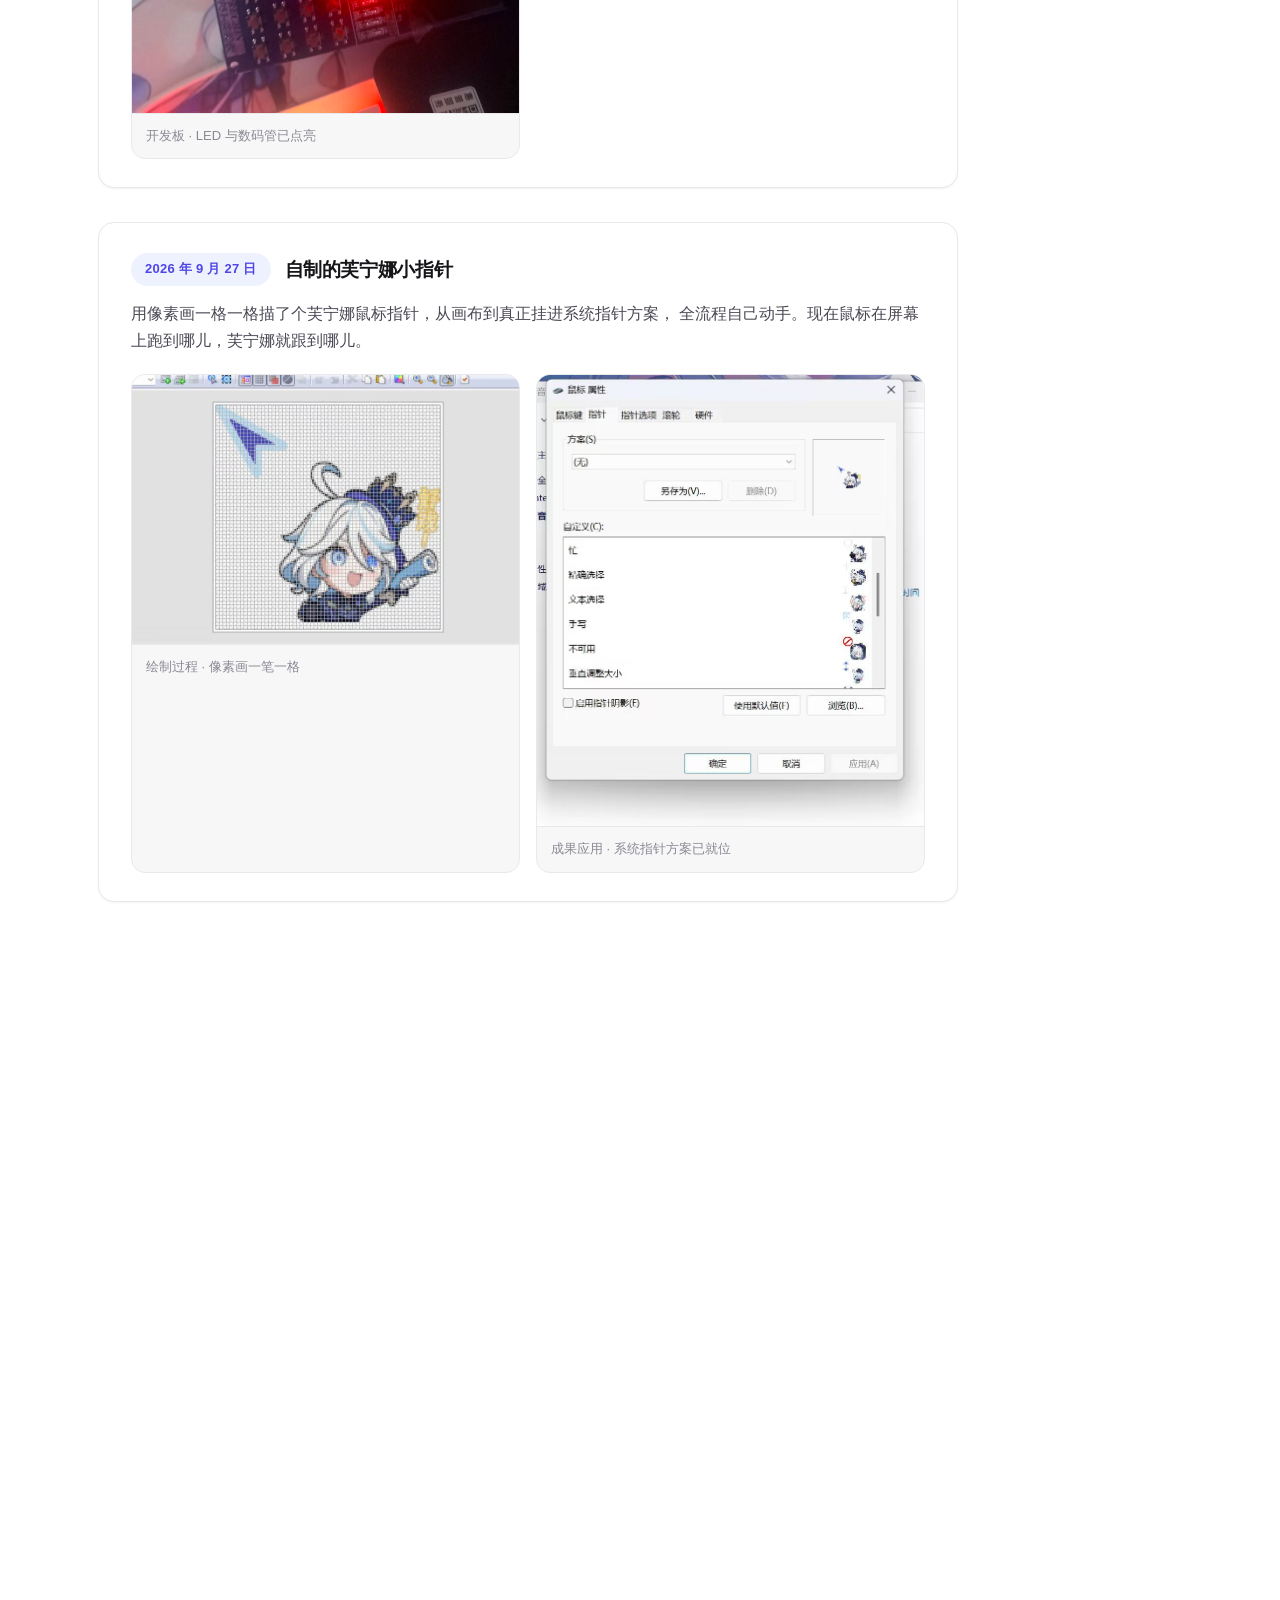
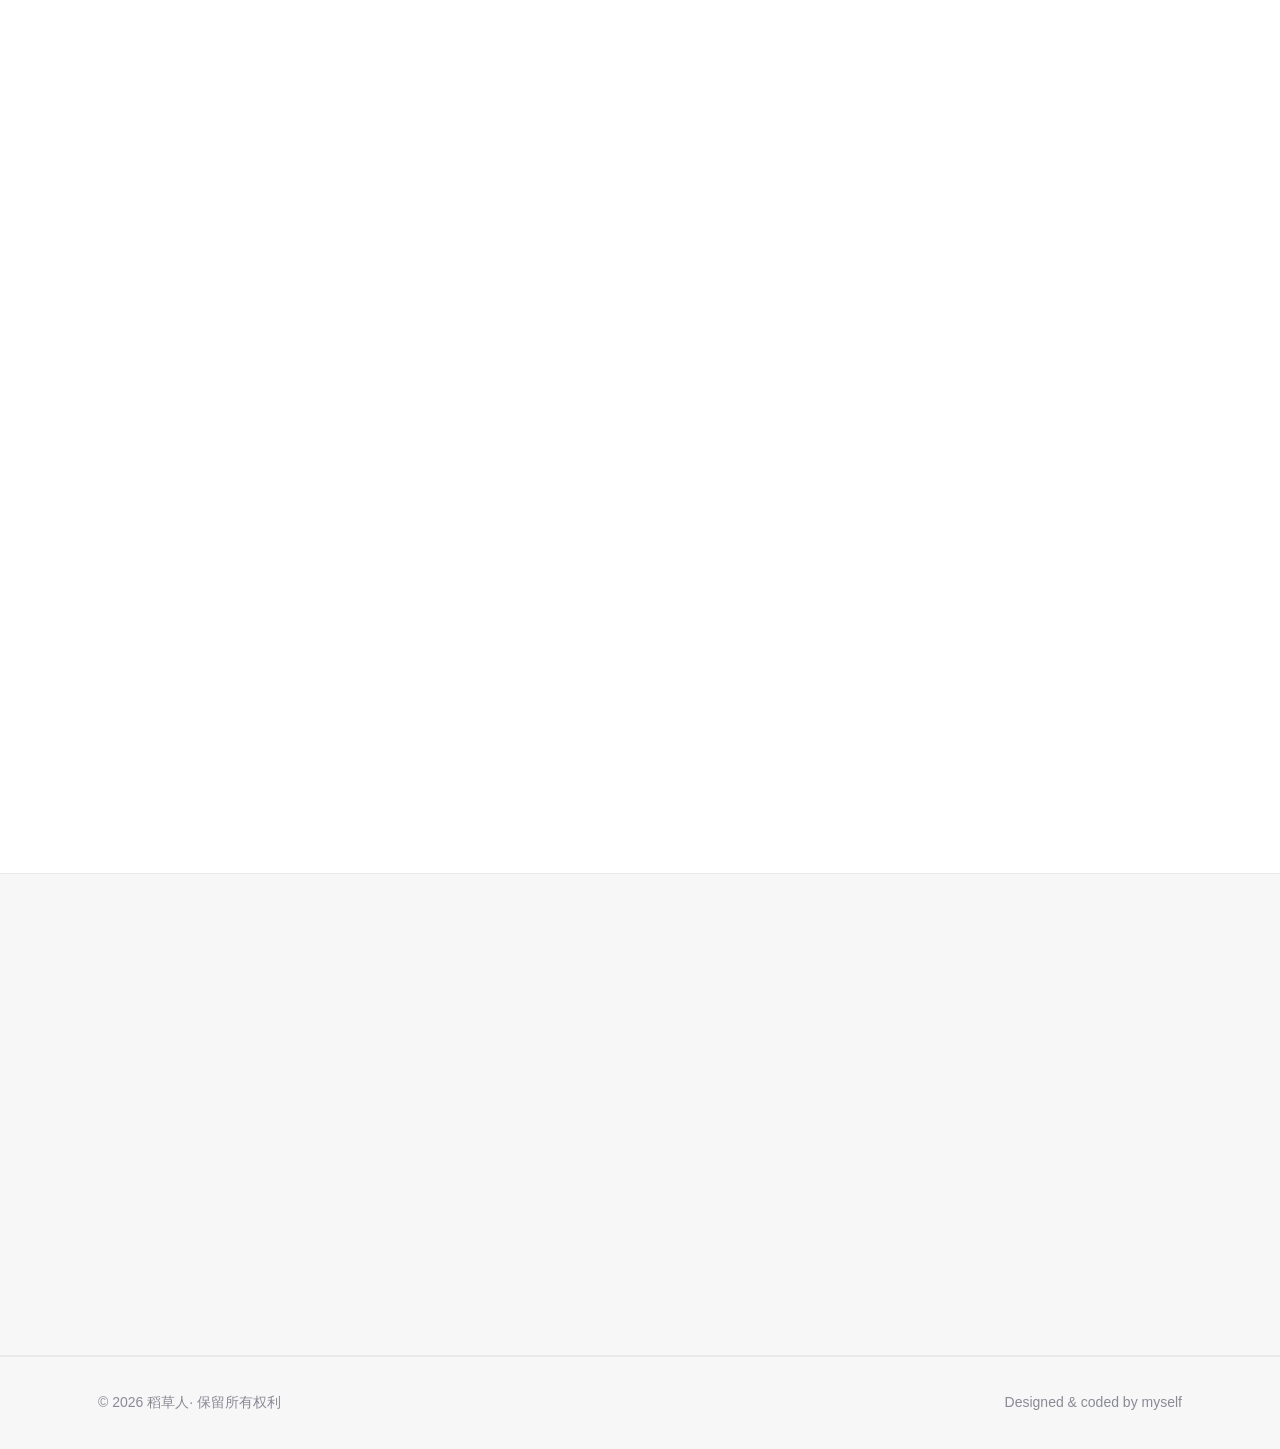
==== commit 7978dc8f: "docs(python): 笔记更新至 11 组，新增 tuple / set / 交并差" ====
--- a/index.html
+++ b/index.html
@@ -2103,7 +2103,7 @@
         </p>
         <div class="sec-actions">
           <a class="dl-btn" href="notes/python-basics.py" download="python-basics.py">下载原始笔记 .py</a>
-          <span class="sec-hint">共 <b id="pyCount">8</b> 组 · 随本地文件更新</span>
+          <span class="sec-hint">共 <b id="pyCount">11</b> 组 · 随本地文件更新</span>
         </div>
       </div>
 
@@ -2317,27 +2317,111 @@
 
         <details class="code-item reveal">
           <summary>
-            <span class="code-file">08 · 踩坑：字符串没有 remove()</span>
-            <span class="code-desc">想删列表元素，得用 del 或重建列表</span>
+            <span class="code-file">08 · 边遍历边删元素</span>
+            <span class="code-desc">先收集要删的，再统一 remove</span>
+            <span class="code-meta">Python · 12 行</span>
+            <span class="code-caret" aria-hidden="true"></span>
+          </summary>
+          <div class="code-body">
+            <div class="code-bar">
+              <span class="code-path">python.py · 115–124 行</span>
+              <span class="code-actions">
+                <button class="copy-btn" type="button" data-target="py-8">复制代码</button>
+              </span>
+            </div>
+            <pre class="code-block"><code id="py-8">arr = [<span class="py-str">&#x27;zq&#x27;</span>, <span class="py-str">&#x27;zc&#x27;</span>, <span class="py-str">&#x27;tb&#x27;</span>, <span class="py-str">&#x27;fv&#x27;</span>]
+brr = []
+<span class="py-kw">for</span> x <span class="py-kw">in</span> arr:
+    <span class="py-kw">if</span> x.startswith(<span class="py-str">&quot;z&quot;</span>):
+        brr.append(x)
+
+<span class="py-kw">for</span> i <span class="py-kw">in</span> brr:
+    arr.remove(i)
+<span class="py-fn">print</span>(arr)
+
+<span class="py-com"># 直接写 arr[i].remove() 会报 AttributeError：</span>
+<span class="py-com"># 字符串没有 remove()，要删的是列表里的元素</span></code></pre>
+          </div>
+        </details>
+
+        <details class="code-item reveal">
+          <summary>
+            <span class="code-file">09 · tuple 元组</span>
+            <span class="code-desc">不可变的列表，单元素要写 (&#x27;zq&#x27;,)</span>
+            <span class="code-meta">Python · 7 行</span>
+            <span class="code-caret" aria-hidden="true"></span>
+          </summary>
+          <div class="code-body">
+            <div class="code-bar">
+              <span class="code-path">python.py · 125–133 行</span>
+              <span class="code-actions">
+                <button class="copy-btn" type="button" data-target="py-9">复制代码</button>
+              </span>
+            </div>
+            <pre class="code-block"><code id="py-9">arr = [<span class="py-str">&#x27;zq&#x27;</span>]
+brr = (<span class="py-str">&quot;zq&quot;</span>)     <span class="py-com"># 只是加了括号的字符串</span>
+crr = (<span class="py-str">&quot;zq&quot;</span>,)    <span class="py-com"># 一个元素的元组，逗号不能省</span>
+
+<span class="py-fn">print</span>(<span class="py-fn">type</span>(arr))  <span class="py-com"># &lt;class &#x27;list&#x27;&gt;</span>
+<span class="py-fn">print</span>(<span class="py-fn">type</span>(brr))  <span class="py-com"># &lt;class &#x27;str&#x27;&gt;</span>
+<span class="py-fn">print</span>(<span class="py-fn">type</span>(crr))  <span class="py-com"># &lt;class &#x27;tuple&#x27;&gt;</span></code></pre>
+          </div>
+        </details>
+
+        <details class="code-item reveal">
+          <summary>
+            <span class="code-file">10 · set 集合</span>
+            <span class="code-desc">无序、元素必须可哈希，增删用 add / remove</span>
+            <span class="code-meta">Python · 14 行</span>
+            <span class="code-caret" aria-hidden="true"></span>
+          </summary>
+          <div class="code-body">
+            <div class="code-bar">
+              <span class="code-path">python.py · 134–149 行</span>
+              <span class="code-actions">
+                <button class="copy-btn" type="button" data-target="py-10">复制代码</button>
+              </span>
+            </div>
+            <pre class="code-block"><code id="py-10">s = {<span class="py-num">1</span>, <span class="py-num">2</span>, <span class="py-str">&quot;jb&quot;</span>, <span class="py-num">3</span>}
+<span class="py-fn">print</span>(s)            <span class="py-com"># 无序，打印顺序不固定</span>
+
+s = <span class="py-fn">set</span>()
+s.add(<span class="py-str">&quot;zq&quot;</span>)
+s.add(<span class="py-str">&quot;fvv&quot;</span>)
+<span class="py-fn">print</span>(s)
+
+<span class="py-com"># s.pop()</span>
+s.remove(<span class="py-str">&quot;zq&quot;</span>)
+<span class="py-fn">print</span>(s)
+
+<span class="py-com"># 集合元素要符合哈希计算：int、str、tuple、bool</span>
+<span class="py-com"># 想&quot;修改&quot;某个元素，只能先删再加</span></code></pre>
+          </div>
+        </details>
+
+        <details class="code-item reveal">
+          <summary>
+            <span class="code-file">11 · 集合的交、并、差</span>
+            <span class="code-desc">&amp; | - 三个运算符，以及对应的函数写法</span>
             <span class="code-meta">Python · 9 行</span>
             <span class="code-caret" aria-hidden="true"></span>
           </summary>
           <div class="code-body">
             <div class="code-bar">
-              <span class="code-path">python.py · 115–121 行</span>
+              <span class="code-path">python.py · 151–159 行</span>
               <span class="code-actions">
-                <button class="copy-btn" type="button" data-target="py-8">复制代码</button>
+                <button class="copy-btn" type="button" data-target="py-11">复制代码</button>
               </span>
             </div>
-            <pre class="code-block"><code id="py-8">arr = [<span class="py-str">&#x27;zq&#x27;</span>, <span class="py-str">&#x27;zc&#x27;</span>, <span class="py-str">&#x27;tb&#x27;</span>, <span class="py-str">&#x27;zt&#x27;</span>]
-<span class="py-kw">for</span> i <span class="py-kw">in</span> <span class="py-fn">range</span>(<span class="py-fn">len</span>(arr)):
-    <span class="py-kw">if</span> arr[i].startswith(<span class="py-str">&#x27;z&#x27;</span>):
-        arr[i].remove()     <span class="py-com"># AttributeError：str 没有 remove()</span>
-<span class="py-fn">print</span>(arr)
-
-<span class="py-com"># 正确写法之一：del arr[i]</span>
-<span class="py-com"># 或者用列表推导式重建：</span>
-<span class="py-com"># arr = [x for x in arr if not x.startswith(&#x27;z&#x27;)]</span></code></pre>
+            <pre class="code-block"><code id="py-11">s1 = {<span class="py-str">&quot;zq&quot;</span>, <span class="py-str">&quot;tbw&quot;</span>, <span class="py-str">&quot;cz&quot;</span>}
+s2 = {<span class="py-str">&quot;zq&quot;</span>, <span class="py-str">&quot;fvv&quot;</span>, <span class="py-str">&quot;jb&quot;</span>}
+
+<span class="py-fn">print</span>(s1 &amp; s2)                  <span class="py-com"># 交集</span>
+<span class="py-fn">print</span>(s1.intersection(s2))
+<span class="py-fn">print</span>(s1 | s2)                  <span class="py-com"># 并集</span>
+<span class="py-fn">print</span>(s1.union(s2))
+<span class="py-fn">print</span>(s1 - s2)                  <span class="py-com"># 差集</span>
+<span class="py-fn">print</span>(s1.difference(s2))</code></pre>
           </div>
         </details>
 <!-- PYTHON-LIST-END -->
